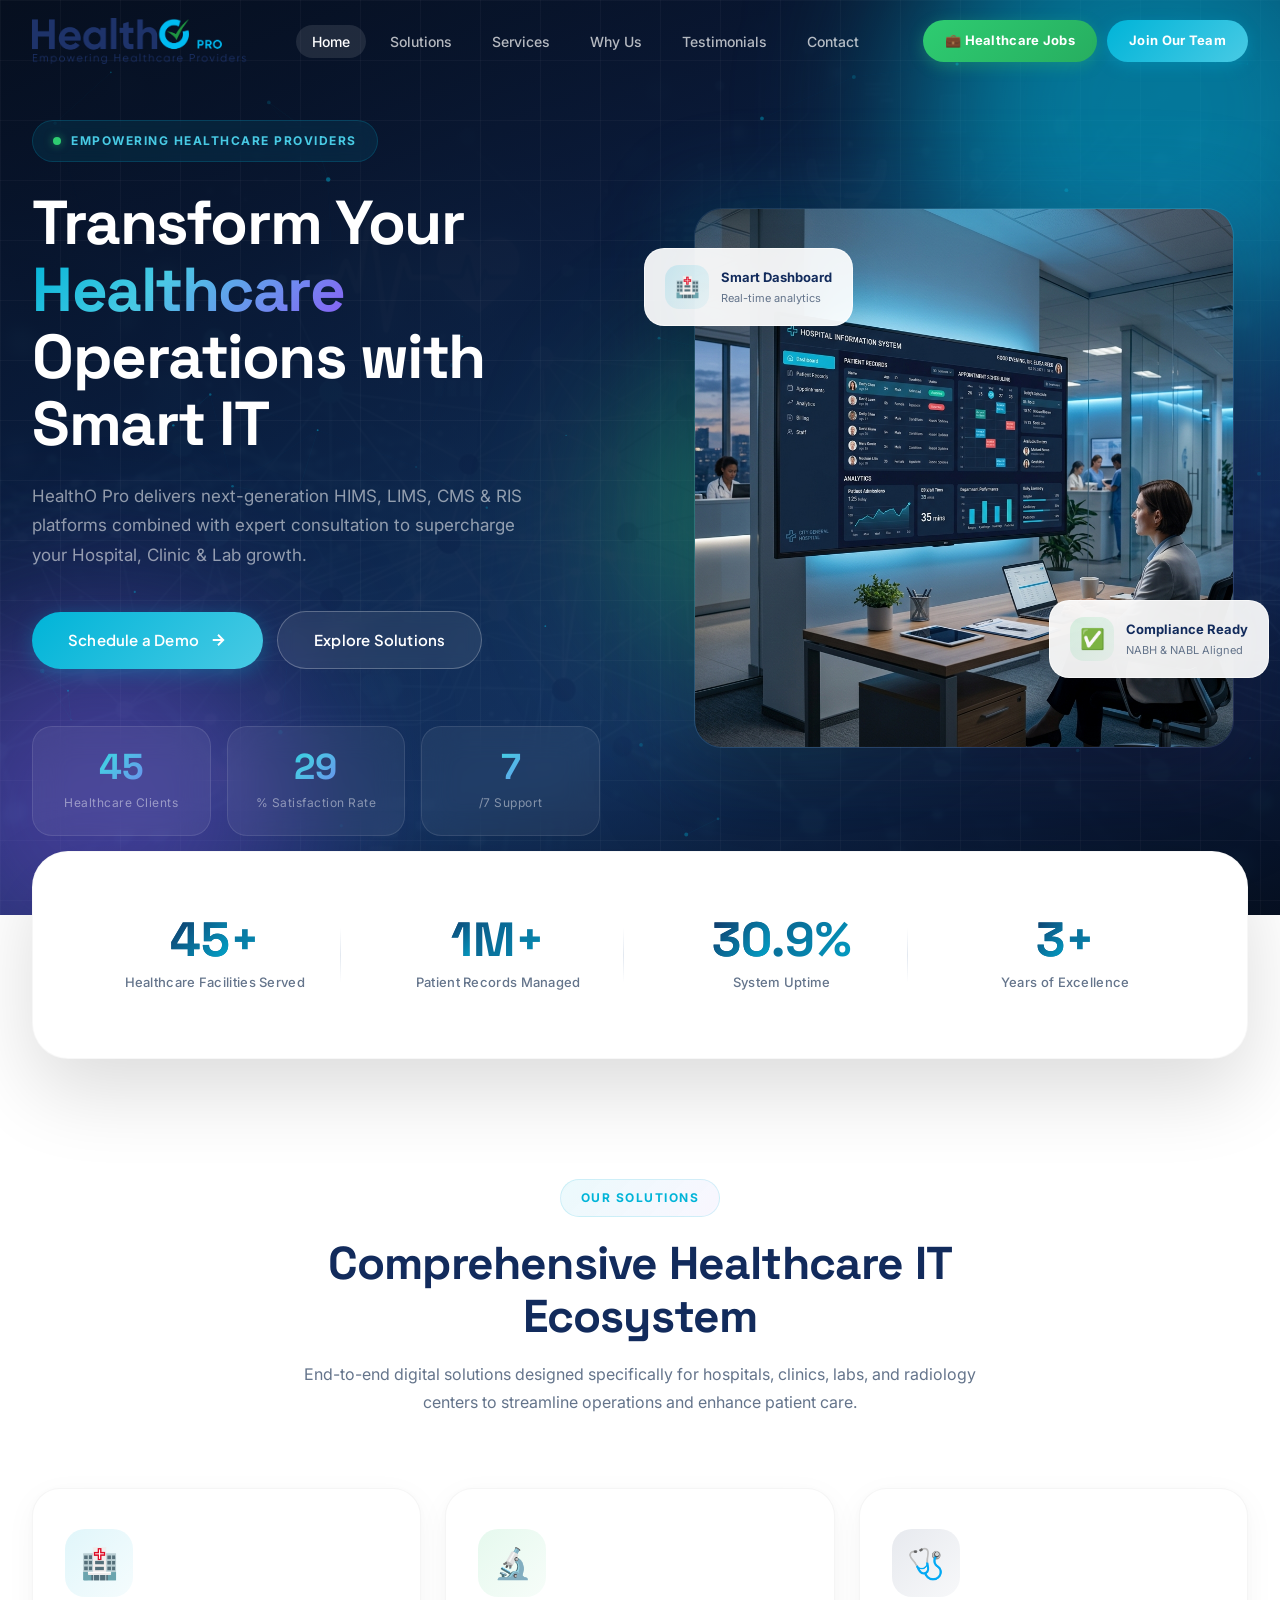
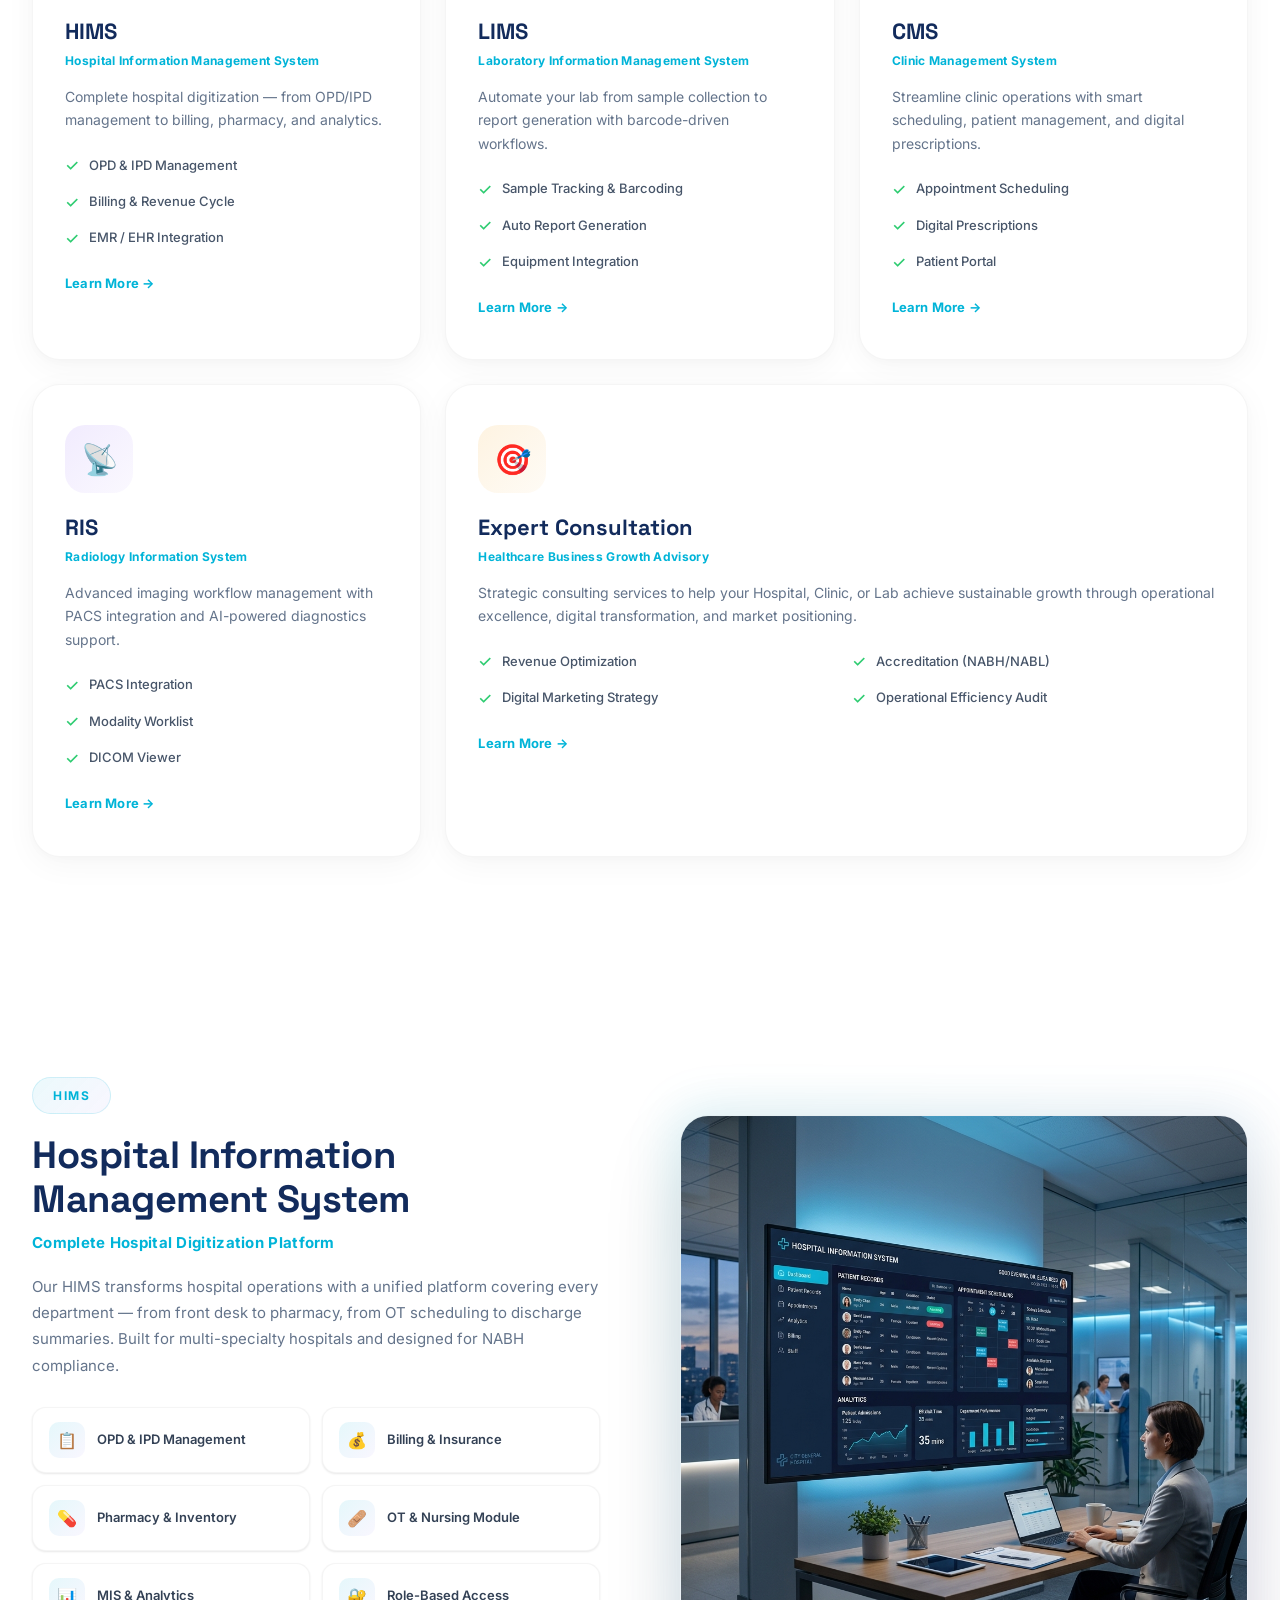
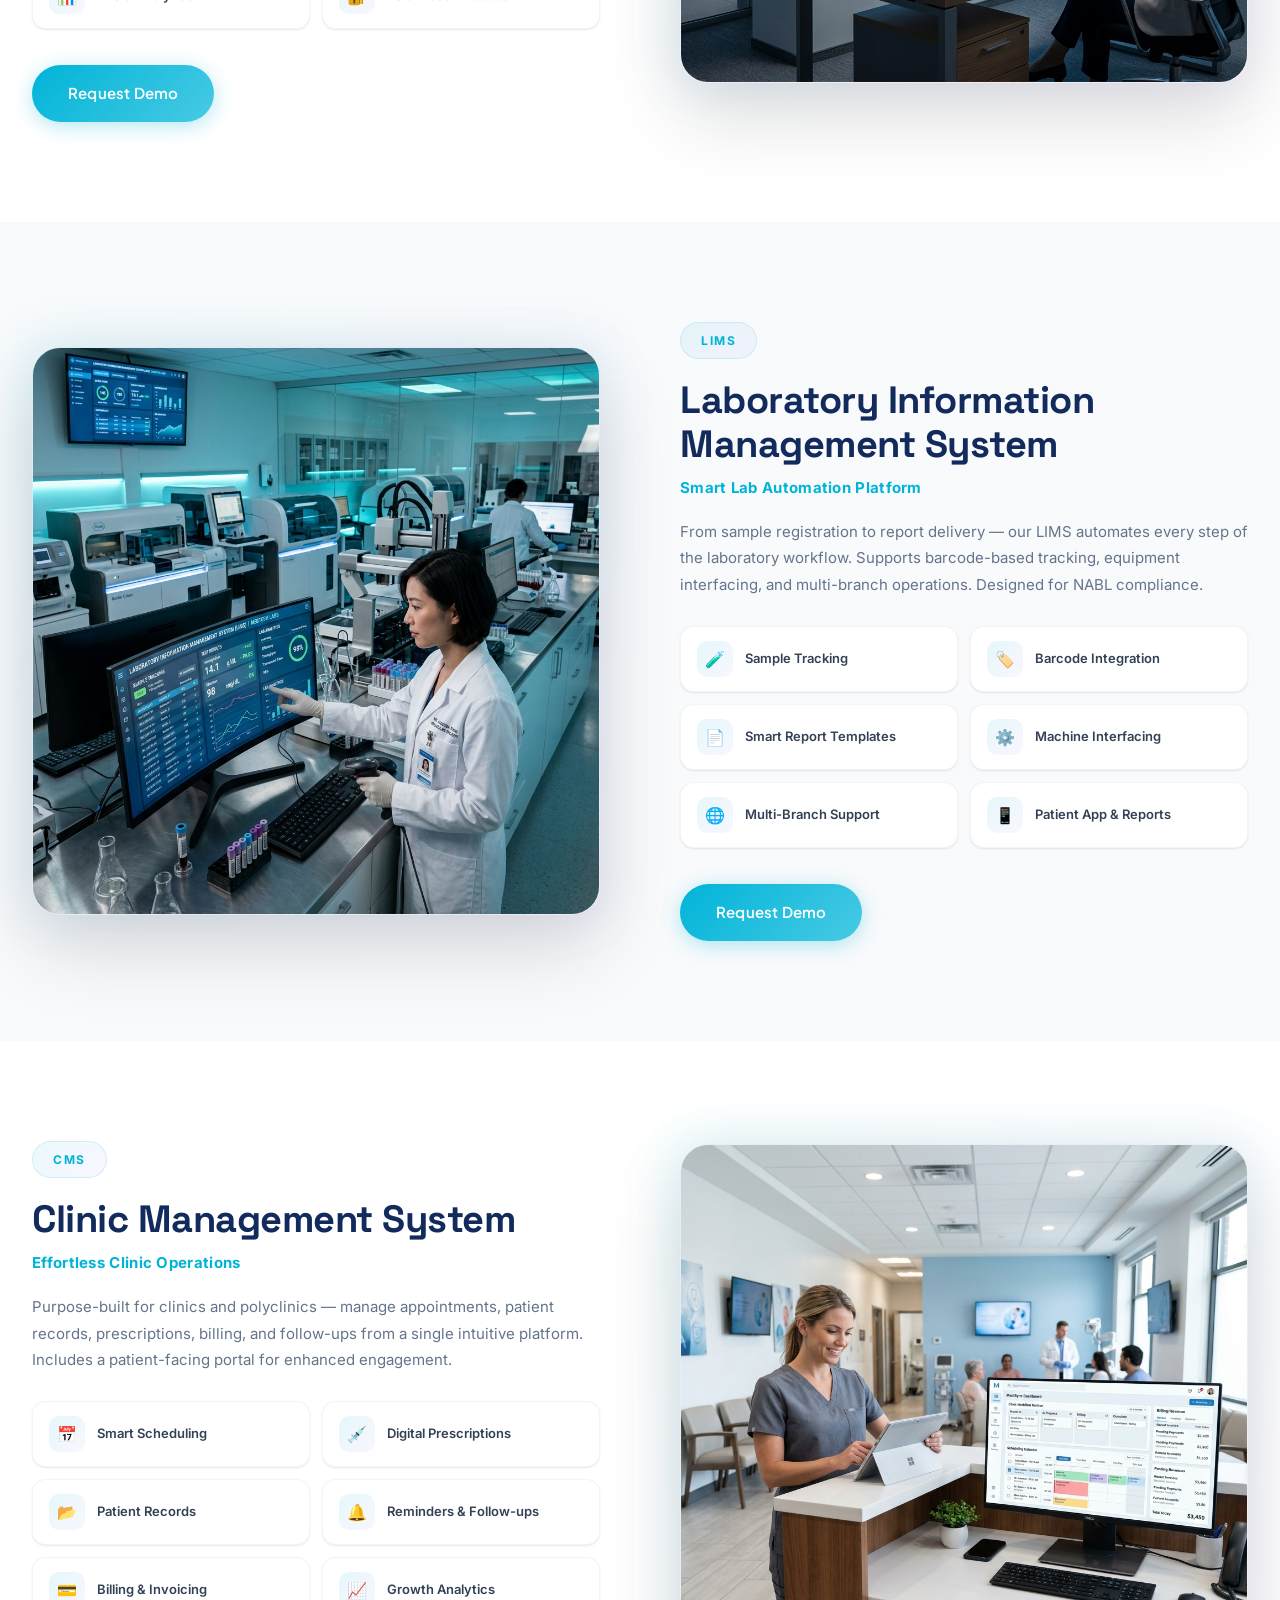
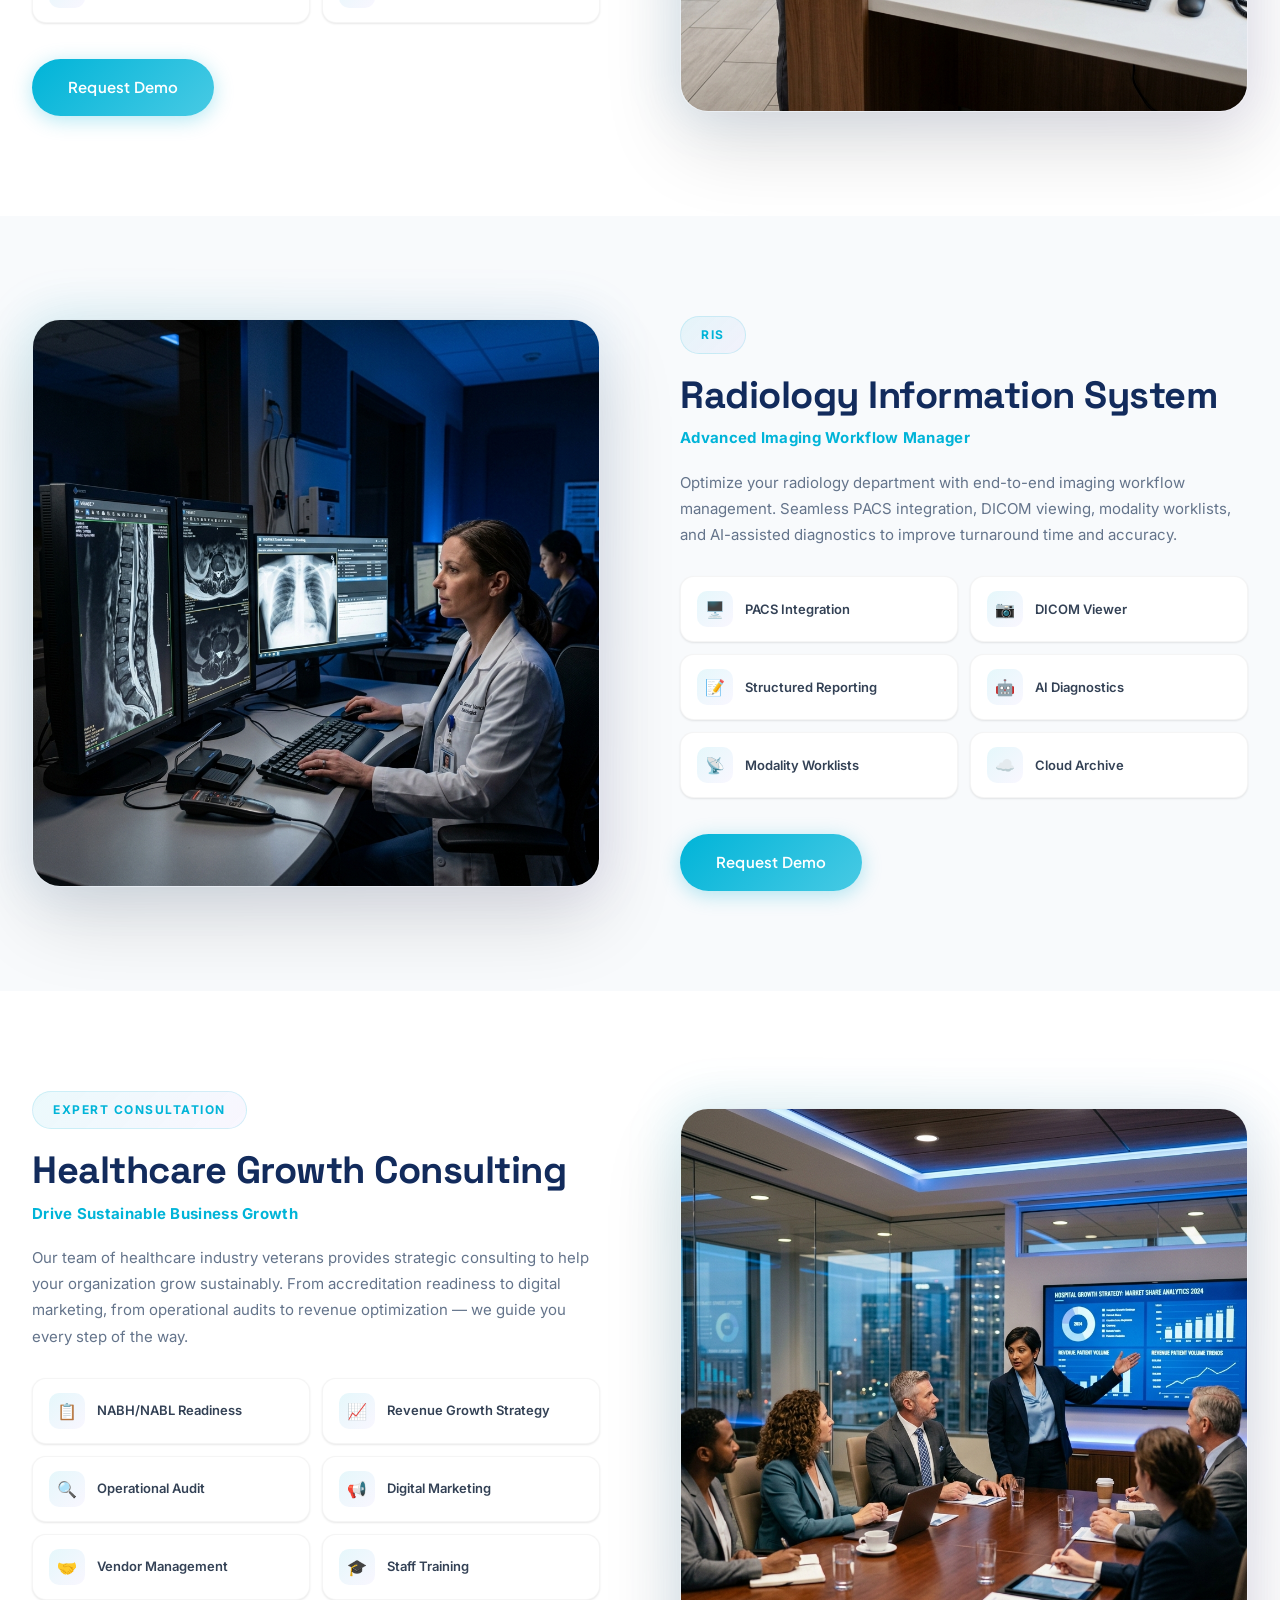
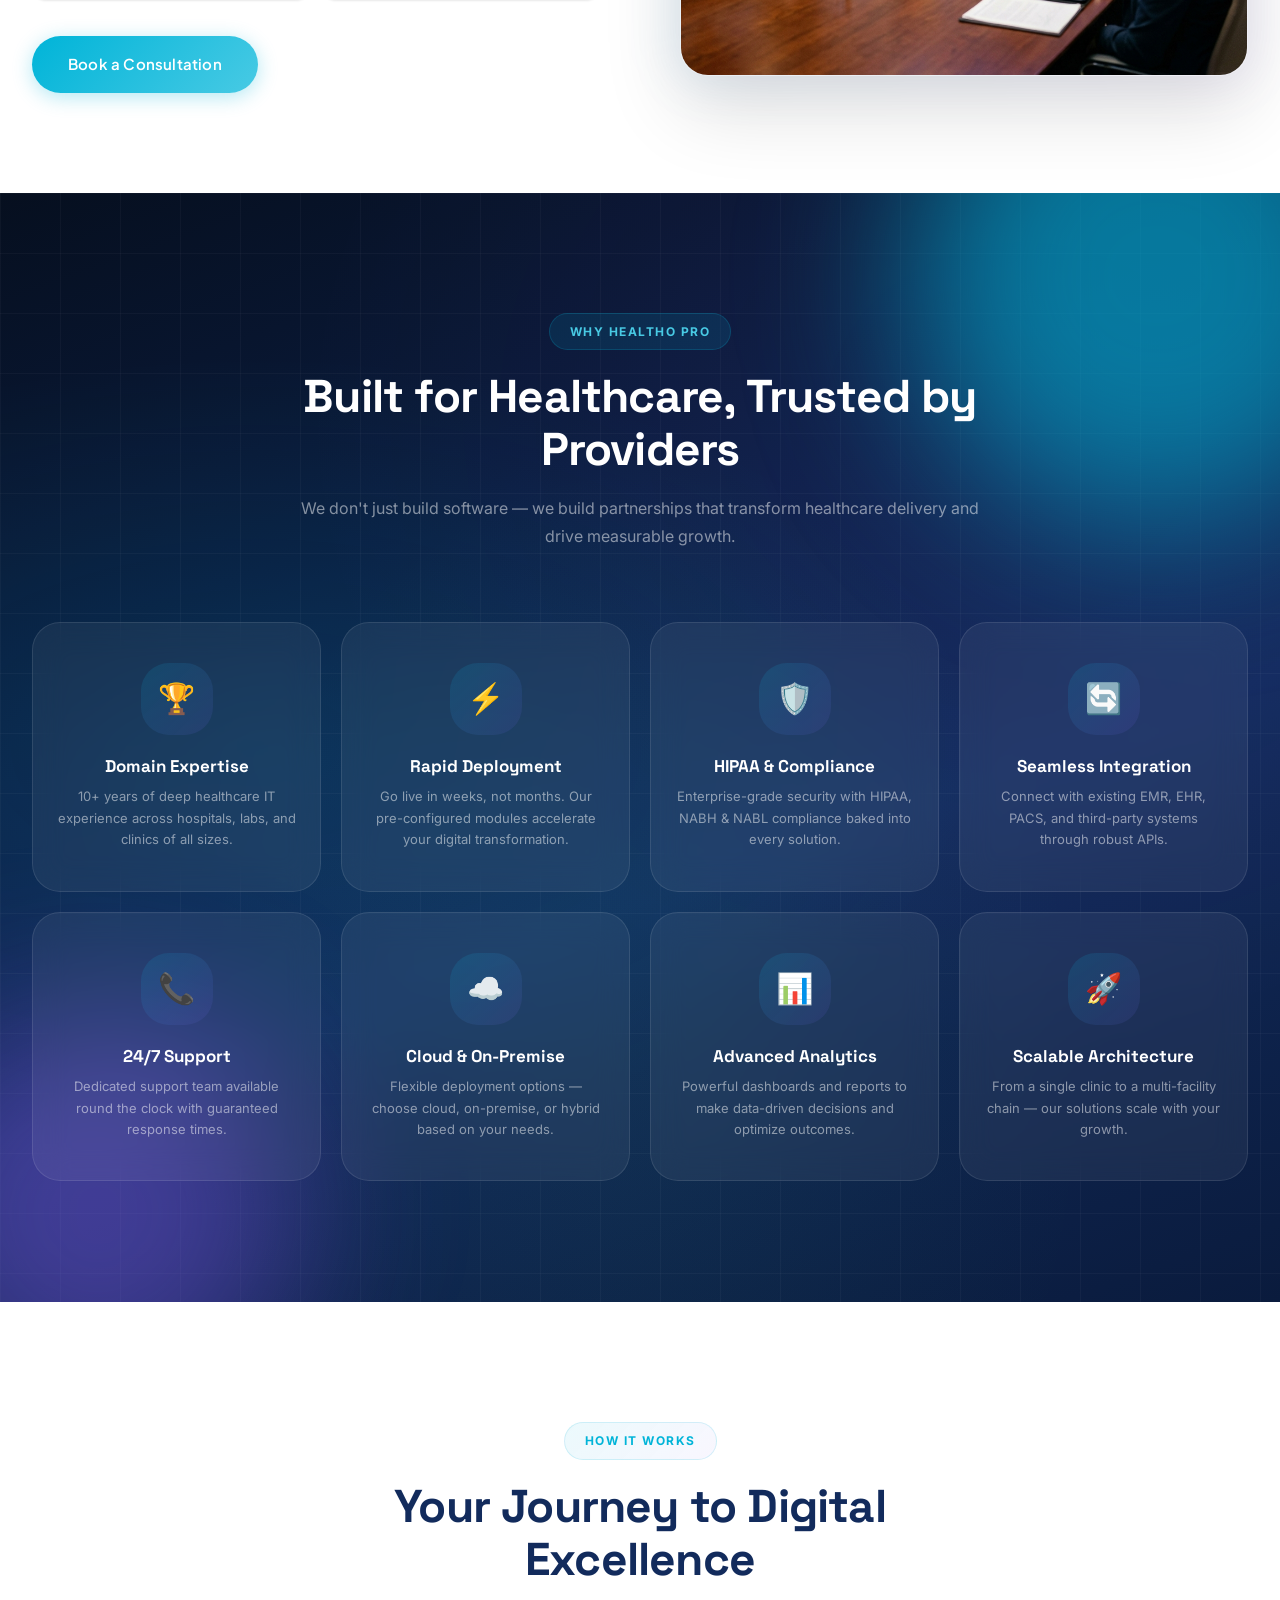
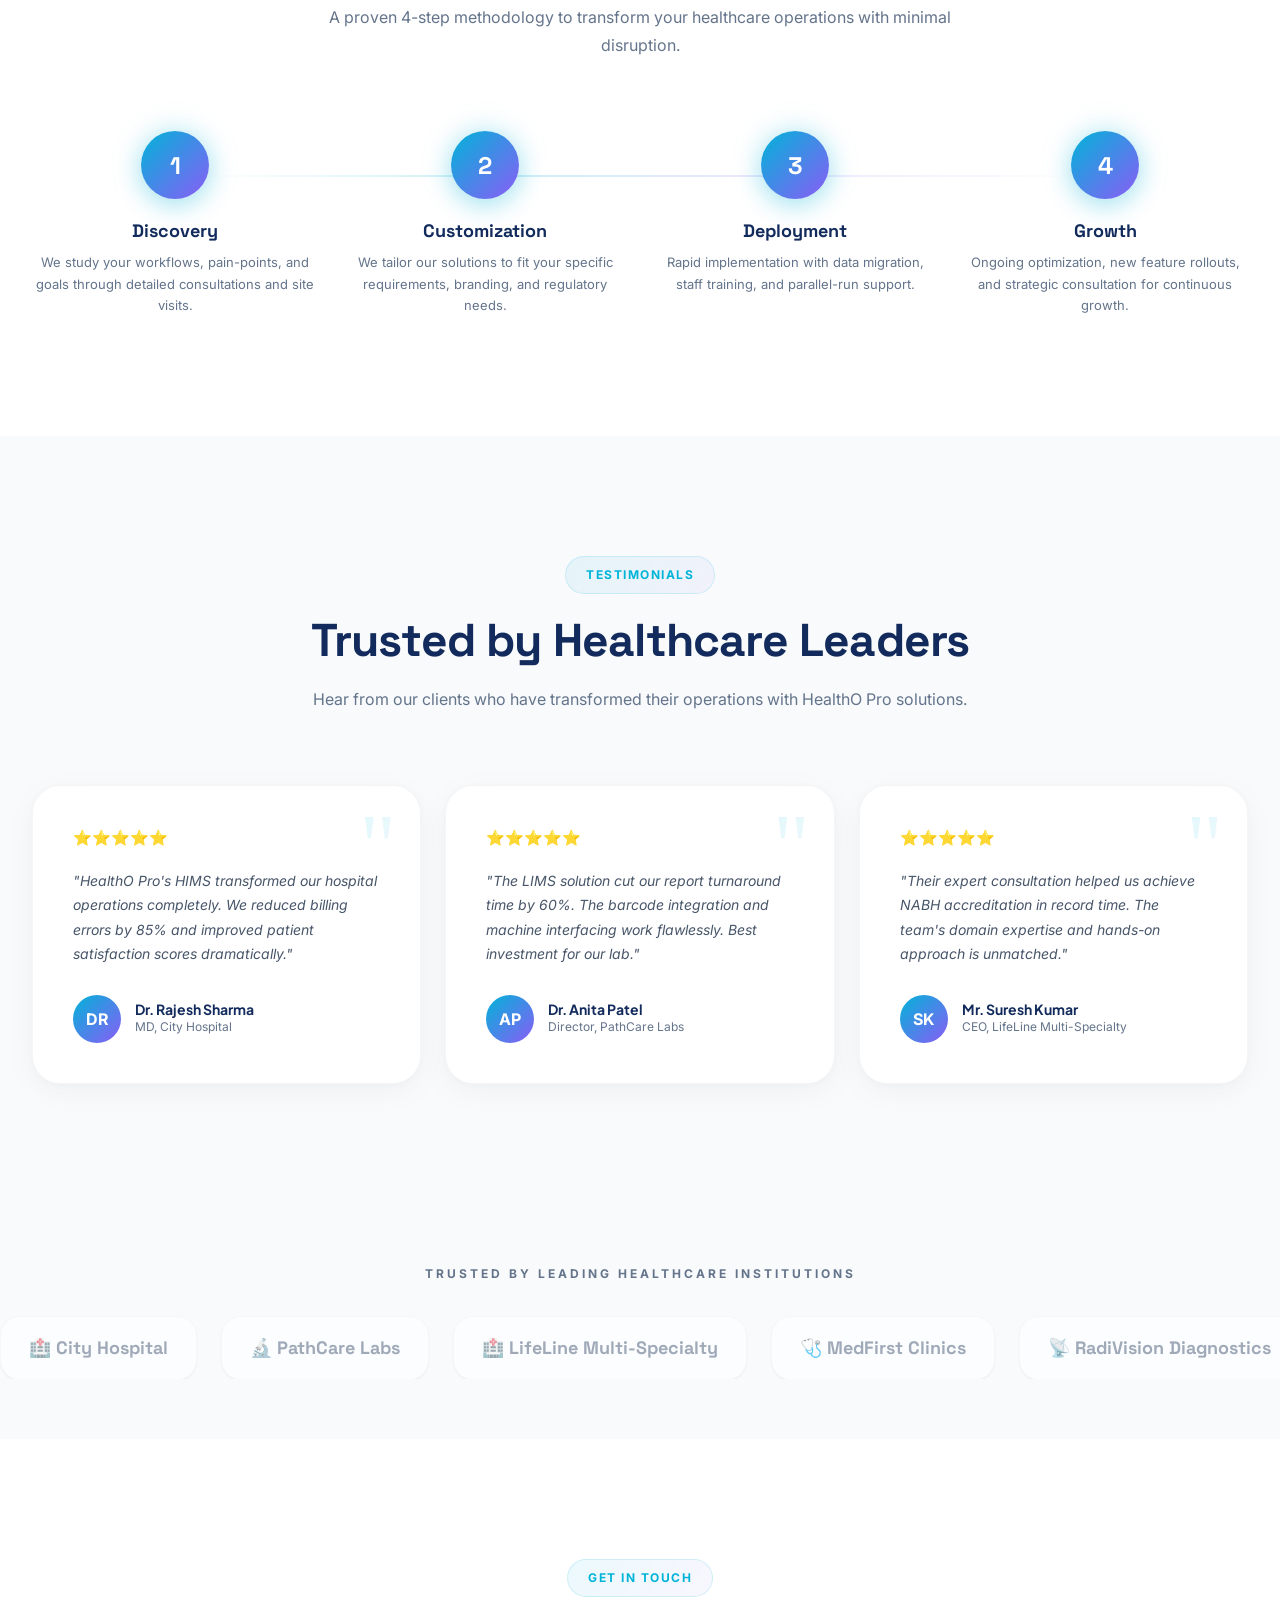
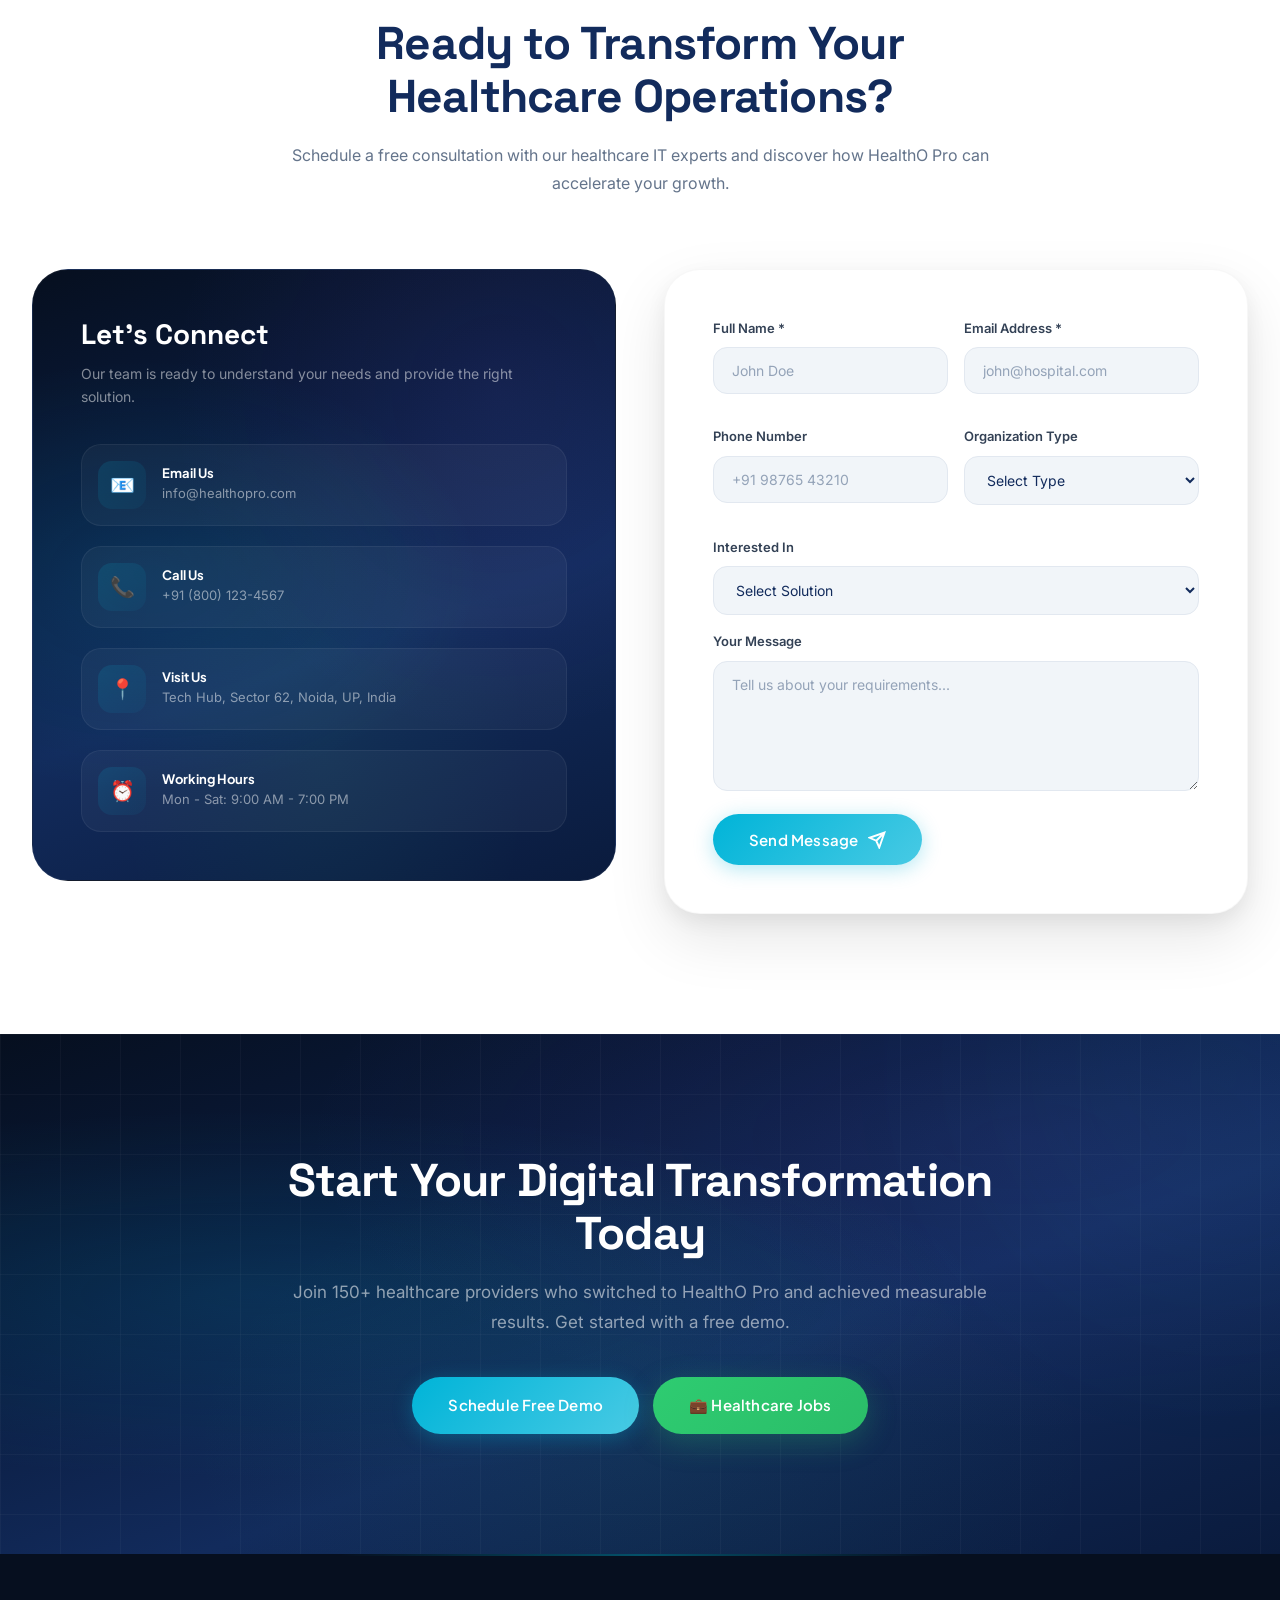
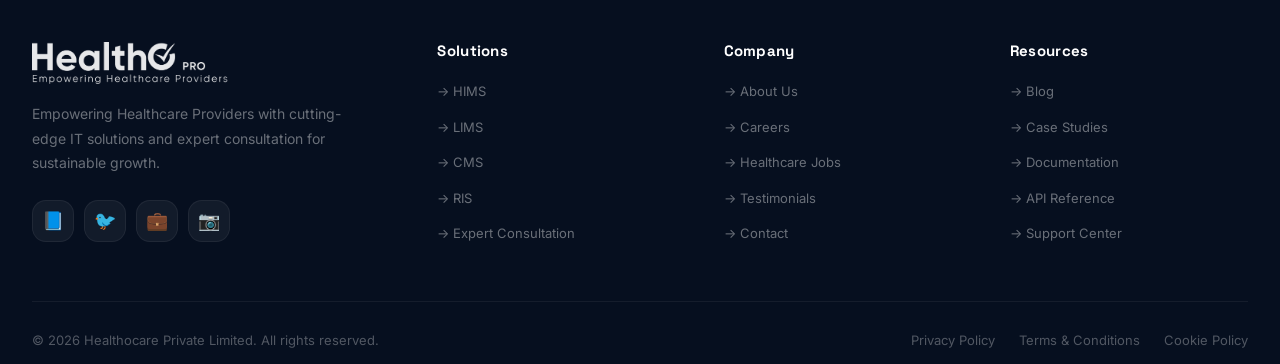
==== index.html @ 7f8a0971 "privacy & terms" ====
<!DOCTYPE html>
<html lang="en">
<head>
    <meta charset="UTF-8">
    <meta name="viewport" content="width=device-width, initial-scale=1.0">
    <title>HealthO Pro — Empowering Healthcare Providers | HIMS, LIMS, CMS, RIS Solutions</title>
    <meta name="description" content="HealthO Pro provides cutting-edge healthcare IT solutions including HIMS, LIMS, CMS, RIS and Expert Consultation to accelerate Hospital, Clinic & Lab growth.">
    <meta name="keywords" content="HIMS, LIMS, CMS, RIS, Healthcare IT, Hospital Management, Lab Management, Clinic Management">
    <meta name="theme-color" content="#122B5C">
    <link rel="stylesheet" href="styles.css">
    <link rel="icon" type="image/png" href="assets/images/logo.png">
</head>
<body>

<!-- Preloader -->
<div class="preloader" id="preloader">
    <div class="preloader-spinner"></div>
</div>

<!-- Navigation -->
<nav class="navbar" id="navbar">
    <div class="container">
        <a href="index.html" class="nav-logo">
            <img src="assets/images/logo.png" alt="HealthO Pro">
        </a>
        <ul class="nav-menu" id="navMenu">
            <li><a href="#home" class="nav-link active">Home</a></li>
            <li><a href="#solutions" class="nav-link">Solutions</a></li>
            <li><a href="#services" class="nav-link">Services</a></li>
            <li><a href="#why-us" class="nav-link">Why Us</a></li>
            <li><a href="#testimonials" class="nav-link">Testimonials</a></li>
            <li><a href="#contact" class="nav-link">Contact</a></li>
            <li class="mobile-actions" style="display:none;">
                <a href="healthcare-jobs.html" class="nav-btn-jobs">💼 Healthcare Jobs</a>
                <a href="careers.html" class="nav-btn-cta">Join Our Team</a>
            </li>
        </ul>
        <div class="nav-actions">
            <a href="healthcare-jobs.html" class="nav-btn-jobs" id="navJobsBtn">💼 Healthcare Jobs</a>
            <a href="careers.html" class="nav-btn-cta">Join Our Team</a>
        </div>
        <button class="nav-toggle" id="navToggle" aria-label="Toggle navigation menu">
            <span></span>
            <span></span>
            <span></span>
        </button>
    </div>
</nav>

<!-- Hero Section -->
<section class="hero" id="home">
    <div class="hero-bg">
        <img src="assets/images/hero-bg.png" alt="Healthcare Technology">
    </div>
    <div class="bg-grid"></div>
    <div class="bg-orb bg-orb-1"></div>
    <div class="bg-orb bg-orb-2"></div>
    <div class="bg-orb bg-orb-3"></div>
    <canvas id="particles-canvas"></canvas>

    <div class="container">
        <div class="hero-content">
            <div class="hero-badge">
                <span class="hero-badge-dot"></span>
                Empowering Healthcare Providers
            </div>
            <h1>Transform Your <span class="highlight">Healthcare</span> Operations with Smart IT</h1>
            <p>HealthO Pro delivers next-generation HIMS, LIMS, CMS & RIS platforms combined with expert consultation to supercharge your Hospital, Clinic & Lab growth.</p>
            <div class="hero-actions">
                <a href="#contact" class="btn btn-primary">
                    Schedule a Demo
                    <svg class="btn-icon" viewBox="0 0 24 24" fill="none" stroke="currentColor" stroke-width="2.5"><path d="M5 12h14M12 5l7 7-7 7"/></svg>
                </a>
                <a href="#solutions" class="btn btn-outline">
                    Explore Solutions
                </a>
            </div>
            <div class="hero-stats">
                <div class="hero-stat">
                    <span class="number" data-count="150">0</span>
                    <span class="label">Healthcare Clients</span>
                </div>
                <div class="hero-stat">
                    <span class="number" data-count="98">0</span>
                    <span class="label">% Satisfaction Rate</span>
                </div>
                <div class="hero-stat">
                    <span class="number" data-count="24">0</span>
                    <span class="label">/7 Support</span>
                </div>
            </div>
        </div>
        <div class="hero-visual">
            <div class="hero-visual-wrapper">
                <img src="assets/images/hims.png" alt="HealthO Pro Dashboard">
                <div class="hero-float-card card-1">
                    <div class="card-icon cyan">🏥</div>
                    <div class="card-info">
                        <div class="card-title">Smart Dashboard</div>
                        <div class="card-desc">Real-time analytics</div>
                    </div>
                </div>
                <div class="hero-float-card card-2">
                    <div class="card-icon green">✅</div>
                    <div class="card-info">
                        <div class="card-title">Compliance Ready</div>
                        <div class="card-desc">NABH & NABL Aligned</div>
                    </div>
                </div>
            </div>
        </div>
    </div>
</section>

<!-- Stats Bar -->
<div class="container">
    <div class="stats-bar reveal">
        <div class="stat-item">
            <div class="stat-number"><span data-count="150">0</span>+</div>
            <div class="stat-label">Healthcare Facilities Served</div>
        </div>
        <div class="stat-item">
            <div class="stat-number"><span data-count="5">0</span>M+</div>
            <div class="stat-label">Patient Records Managed</div>
        </div>
        <div class="stat-item">
            <div class="stat-number"><span data-count="99">0</span>.9%</div>
            <div class="stat-label">System Uptime</div>
        </div>
        <div class="stat-item">
            <div class="stat-number"><span data-count="10">0</span>+</div>
            <div class="stat-label">Years of Excellence</div>
        </div>
    </div>
</div>

<!-- Solutions Overview -->
<section class="section" id="solutions">
    <div class="container">
        <div class="section-header reveal">
            <span class="section-label">Our Solutions</span>
            <h2>Comprehensive Healthcare IT Ecosystem</h2>
            <p>End-to-end digital solutions designed specifically for hospitals, clinics, labs, and radiology centers to streamline operations and enhance patient care.</p>
        </div>
        <div class="services-grid reveal-stagger">
            <div class="service-card" style="transition-delay: 0.1s">
                <div class="service-icon hims">🏥</div>
                <h3>HIMS</h3>
                <span class="service-full-name">Hospital Information Management System</span>
                <p>Complete hospital digitization — from OPD/IPD management to billing, pharmacy, and analytics.</p>
                <div class="service-features">
                    <div class="service-feature"><span class="check">✓</span> OPD & IPD Management</div>
                    <div class="service-feature"><span class="check">✓</span> Billing & Revenue Cycle</div>
                    <div class="service-feature"><span class="check">✓</span> EMR / EHR Integration</div>
                </div>
                <a href="#service-hims" class="learn-more">Learn More →</a>
            </div>

            <div class="service-card" style="transition-delay: 0.15s">
                <div class="service-icon lims">🔬</div>
                <h3>LIMS</h3>
                <span class="service-full-name">Laboratory Information Management System</span>
                <p>Automate your lab from sample collection to report generation with barcode-driven workflows.</p>
                <div class="service-features">
                    <div class="service-feature"><span class="check">✓</span> Sample Tracking & Barcoding</div>
                    <div class="service-feature"><span class="check">✓</span> Auto Report Generation</div>
                    <div class="service-feature"><span class="check">✓</span> Equipment Integration</div>
                </div>
                <a href="#service-lims" class="learn-more">Learn More →</a>
            </div>

            <div class="service-card" style="transition-delay: 0.2s">
                <div class="service-icon cms">🩺</div>
                <h3>CMS</h3>
                <span class="service-full-name">Clinic Management System</span>
                <p>Streamline clinic operations with smart scheduling, patient management, and digital prescriptions.</p>
                <div class="service-features">
                    <div class="service-feature"><span class="check">✓</span> Appointment Scheduling</div>
                    <div class="service-feature"><span class="check">✓</span> Digital Prescriptions</div>
                    <div class="service-feature"><span class="check">✓</span> Patient Portal</div>
                </div>
                <a href="#service-cms" class="learn-more">Learn More →</a>
            </div>

            <div class="service-card" style="transition-delay: 0.25s">
                <div class="service-icon ris">📡</div>
                <h3>RIS</h3>
                <span class="service-full-name">Radiology Information System</span>
                <p>Advanced imaging workflow management with PACS integration and AI-powered diagnostics support.</p>
                <div class="service-features">
                    <div class="service-feature"><span class="check">✓</span> PACS Integration</div>
                    <div class="service-feature"><span class="check">✓</span> Modality Worklist</div>
                    <div class="service-feature"><span class="check">✓</span> DICOM Viewer</div>
                </div>
                <a href="#service-ris" class="learn-more">Learn More →</a>
            </div>

            <div class="service-card" style="transition-delay: 0.3s; grid-column: span 2;">
                <div class="service-icon consult">🎯</div>
                <h3>Expert Consultation</h3>
                <span class="service-full-name">Healthcare Business Growth Advisory</span>
                <p>Strategic consulting services to help your Hospital, Clinic, or Lab achieve sustainable growth through operational excellence, digital transformation, and market positioning.</p>
                <div class="service-features" style="display: grid; grid-template-columns: 1fr 1fr; gap: 10px;">
                    <div class="service-feature"><span class="check">✓</span> Revenue Optimization</div>
                    <div class="service-feature"><span class="check">✓</span> Accreditation (NABH/NABL)</div>
                    <div class="service-feature"><span class="check">✓</span> Digital Marketing Strategy</div>
                    <div class="service-feature"><span class="check">✓</span> Operational Efficiency Audit</div>
                </div>
                <a href="#service-consult" class="learn-more">Learn More →</a>
            </div>
        </div>
    </div>
</section>

<!-- Detailed Services -->
<section id="services">
    <div class="service-detail" id="service-hims">
        <div class="container">
            <div class="service-detail-content reveal-left">
                <span class="section-label">HIMS</span>
                <h3>Hospital Information Management System</h3>
                <p class="subtitle">Complete Hospital Digitization Platform</p>
                <p>Our HIMS transforms hospital operations with a unified platform covering every department — from front desk to pharmacy, from OT scheduling to discharge summaries. Built for multi-specialty hospitals and designed for NABH compliance.</p>
                <div class="detail-features">
                    <div class="detail-feature"><span class="feat-icon">📋</span><span class="feat-text">OPD & IPD Management</span></div>
                    <div class="detail-feature"><span class="feat-icon">💰</span><span class="feat-text">Billing & Insurance</span></div>
                    <div class="detail-feature"><span class="feat-icon">💊</span><span class="feat-text">Pharmacy & Inventory</span></div>
                    <div class="detail-feature"><span class="feat-icon">🩹</span><span class="feat-text">OT & Nursing Module</span></div>
                    <div class="detail-feature"><span class="feat-icon">📊</span><span class="feat-text">MIS & Analytics</span></div>
                    <div class="detail-feature"><span class="feat-icon">🔐</span><span class="feat-text">Role-Based Access</span></div>
                </div>
                <a href="#contact" class="btn btn-primary">Request Demo</a>
            </div>
            <div class="service-detail-image reveal-right">
                <img src="assets/images/hims.png" alt="HIMS Dashboard" loading="lazy">
            </div>
        </div>
    </div>

    <div class="service-detail" id="service-lims">
        <div class="container">
            <div class="service-detail-content reveal-left">
                <span class="section-label">LIMS</span>
                <h3>Laboratory Information Management System</h3>
                <p class="subtitle">Smart Lab Automation Platform</p>
                <p>From sample registration to report delivery — our LIMS automates every step of the laboratory workflow. Supports barcode-based tracking, equipment interfacing, and multi-branch operations. Designed for NABL compliance.</p>
                <div class="detail-features">
                    <div class="detail-feature"><span class="feat-icon">🧪</span><span class="feat-text">Sample Tracking</span></div>
                    <div class="detail-feature"><span class="feat-icon">🏷️</span><span class="feat-text">Barcode Integration</span></div>
                    <div class="detail-feature"><span class="feat-icon">📄</span><span class="feat-text">Smart Report Templates</span></div>
                    <div class="detail-feature"><span class="feat-icon">⚙️</span><span class="feat-text">Machine Interfacing</span></div>
                    <div class="detail-feature"><span class="feat-icon">🌐</span><span class="feat-text">Multi-Branch Support</span></div>
                    <div class="detail-feature"><span class="feat-icon">📱</span><span class="feat-text">Patient App & Reports</span></div>
                </div>
                <a href="#contact" class="btn btn-primary">Request Demo</a>
            </div>
            <div class="service-detail-image reveal-right">
                <img src="assets/images/lims.png" alt="LIMS Dashboard" loading="lazy">
            </div>
        </div>
    </div>

    <div class="service-detail" id="service-cms">
        <div class="container">
            <div class="service-detail-content reveal-left">
                <span class="section-label">CMS</span>
                <h3>Clinic Management System</h3>
                <p class="subtitle">Effortless Clinic Operations</p>
                <p>Purpose-built for clinics and polyclinics — manage appointments, patient records, prescriptions, billing, and follow-ups from a single intuitive platform. Includes a patient-facing portal for enhanced engagement.</p>
                <div class="detail-features">
                    <div class="detail-feature"><span class="feat-icon">📅</span><span class="feat-text">Smart Scheduling</span></div>
                    <div class="detail-feature"><span class="feat-icon">💉</span><span class="feat-text">Digital Prescriptions</span></div>
                    <div class="detail-feature"><span class="feat-icon">📂</span><span class="feat-text">Patient Records</span></div>
                    <div class="detail-feature"><span class="feat-icon">🔔</span><span class="feat-text">Reminders & Follow-ups</span></div>
                    <div class="detail-feature"><span class="feat-icon">💳</span><span class="feat-text">Billing & Invoicing</span></div>
                    <div class="detail-feature"><span class="feat-icon">📈</span><span class="feat-text">Growth Analytics</span></div>
                </div>
                <a href="#contact" class="btn btn-primary">Request Demo</a>
            </div>
            <div class="service-detail-image reveal-right">
                <img src="assets/images/cms.png" alt="CMS Dashboard" loading="lazy">
            </div>
        </div>
    </div>

    <div class="service-detail" id="service-ris">
        <div class="container">
            <div class="service-detail-content reveal-left">
                <span class="section-label">RIS</span>
                <h3>Radiology Information System</h3>
                <p class="subtitle">Advanced Imaging Workflow Manager</p>
                <p>Optimize your radiology department with end-to-end imaging workflow management. Seamless PACS integration, DICOM viewing, modality worklists, and AI-assisted diagnostics to improve turnaround time and accuracy.</p>
                <div class="detail-features">
                    <div class="detail-feature"><span class="feat-icon">🖥️</span><span class="feat-text">PACS Integration</span></div>
                    <div class="detail-feature"><span class="feat-icon">📷</span><span class="feat-text">DICOM Viewer</span></div>
                    <div class="detail-feature"><span class="feat-icon">📝</span><span class="feat-text">Structured Reporting</span></div>
                    <div class="detail-feature"><span class="feat-icon">🤖</span><span class="feat-text">AI Diagnostics</span></div>
                    <div class="detail-feature"><span class="feat-icon">📡</span><span class="feat-text">Modality Worklists</span></div>
                    <div class="detail-feature"><span class="feat-icon">☁️</span><span class="feat-text">Cloud Archive</span></div>
                </div>
                <a href="#contact" class="btn btn-primary">Request Demo</a>
            </div>
            <div class="service-detail-image reveal-right">
                <img src="assets/images/ris.png" alt="RIS Dashboard" loading="lazy">
            </div>
        </div>
    </div>

    <div class="service-detail" id="service-consult">
        <div class="container">
            <div class="service-detail-content reveal-left">
                <span class="section-label">Expert Consultation</span>
                <h3>Healthcare Growth Consulting</h3>
                <p class="subtitle">Drive Sustainable Business Growth</p>
                <p>Our team of healthcare industry veterans provides strategic consulting to help your organization grow sustainably. From accreditation readiness to digital marketing, from operational audits to revenue optimization — we guide you every step of the way.</p>
                <div class="detail-features">
                    <div class="detail-feature"><span class="feat-icon">📋</span><span class="feat-text">NABH/NABL Readiness</span></div>
                    <div class="detail-feature"><span class="feat-icon">📈</span><span class="feat-text">Revenue Growth Strategy</span></div>
                    <div class="detail-feature"><span class="feat-icon">🔍</span><span class="feat-text">Operational Audit</span></div>
                    <div class="detail-feature"><span class="feat-icon">📢</span><span class="feat-text">Digital Marketing</span></div>
                    <div class="detail-feature"><span class="feat-icon">🤝</span><span class="feat-text">Vendor Management</span></div>
                    <div class="detail-feature"><span class="feat-icon">🎓</span><span class="feat-text">Staff Training</span></div>
                </div>
                <a href="#contact" class="btn btn-primary">Book a Consultation</a>
            </div>
            <div class="service-detail-image reveal-right">
                <img src="assets/images/consultation.png" alt="Expert Consultation" loading="lazy">
            </div>
        </div>
    </div>
</section>

<!-- Why Choose Us -->
<section class="section section-dark" id="why-us">
    <div class="bg-grid"></div>
    <div class="bg-orb bg-orb-1"></div>
    <div class="bg-orb bg-orb-2"></div>
    <div class="container">
        <div class="section-header reveal">
            <span class="section-label">Why HealthO Pro</span>
            <h2>Built for Healthcare, Trusted by Providers</h2>
            <p>We don't just build software — we build partnerships that transform healthcare delivery and drive measurable growth.</p>
        </div>
        <div class="why-grid reveal-stagger">
            <div class="why-card"><div class="why-card-icon">🏆</div><h4>Domain Expertise</h4><p>10+ years of deep healthcare IT experience across hospitals, labs, and clinics of all sizes.</p></div>
            <div class="why-card"><div class="why-card-icon">⚡</div><h4>Rapid Deployment</h4><p>Go live in weeks, not months. Our pre-configured modules accelerate your digital transformation.</p></div>
            <div class="why-card"><div class="why-card-icon">🛡️</div><h4>HIPAA & Compliance</h4><p>Enterprise-grade security with HIPAA, NABH & NABL compliance baked into every solution.</p></div>
            <div class="why-card"><div class="why-card-icon">🔄</div><h4>Seamless Integration</h4><p>Connect with existing EMR, EHR, PACS, and third-party systems through robust APIs.</p></div>
            <div class="why-card"><div class="why-card-icon">📞</div><h4>24/7 Support</h4><p>Dedicated support team available round the clock with guaranteed response times.</p></div>
            <div class="why-card"><div class="why-card-icon">☁️</div><h4>Cloud & On-Premise</h4><p>Flexible deployment options — choose cloud, on-premise, or hybrid based on your needs.</p></div>
            <div class="why-card"><div class="why-card-icon">📊</div><h4>Advanced Analytics</h4><p>Powerful dashboards and reports to make data-driven decisions and optimize outcomes.</p></div>
            <div class="why-card"><div class="why-card-icon">🚀</div><h4>Scalable Architecture</h4><p>From a single clinic to a multi-facility chain — our solutions scale with your growth.</p></div>
        </div>
    </div>
</section>

<!-- How It Works -->
<section class="section">
    <div class="container">
        <div class="section-header reveal">
            <span class="section-label">How It Works</span>
            <h2>Your Journey to Digital Excellence</h2>
            <p>A proven 4-step methodology to transform your healthcare operations with minimal disruption.</p>
        </div>
        <div class="process-grid reveal-stagger">
            <div class="process-step"><div class="process-number">1</div><h4>Discovery</h4><p>We study your workflows, pain-points, and goals through detailed consultations and site visits.</p></div>
            <div class="process-step"><div class="process-number">2</div><h4>Customization</h4><p>We tailor our solutions to fit your specific requirements, branding, and regulatory needs.</p></div>
            <div class="process-step"><div class="process-number">3</div><h4>Deployment</h4><p>Rapid implementation with data migration, staff training, and parallel-run support.</p></div>
            <div class="process-step"><div class="process-number">4</div><h4>Growth</h4><p>Ongoing optimization, new feature rollouts, and strategic consultation for continuous growth.</p></div>
        </div>
    </div>
</section>

<!-- Testimonials -->
<section class="section section-light" id="testimonials">
    <div class="container">
        <div class="section-header reveal">
            <span class="section-label">Testimonials</span>
            <h2>Trusted by Healthcare Leaders</h2>
            <p>Hear from our clients who have transformed their operations with HealthO Pro solutions.</p>
        </div>
        <div class="testimonials-grid reveal-stagger">
            <div class="testimonial-card">
                <div class="testimonial-stars">⭐⭐⭐⭐⭐</div>
                <p class="testimonial-text">"HealthO Pro's HIMS transformed our hospital operations completely. We reduced billing errors by 85% and improved patient satisfaction scores dramatically."</p>
                <div class="testimonial-author">
                    <div class="testimonial-avatar">DR</div>
                    <div class="testimonial-info"><h5>Dr. Rajesh Sharma</h5><p>MD, City Hospital</p></div>
                </div>
            </div>
            <div class="testimonial-card">
                <div class="testimonial-stars">⭐⭐⭐⭐⭐</div>
                <p class="testimonial-text">"The LIMS solution cut our report turnaround time by 60%. The barcode integration and machine interfacing work flawlessly. Best investment for our lab."</p>
                <div class="testimonial-author">
                    <div class="testimonial-avatar">AP</div>
                    <div class="testimonial-info"><h5>Dr. Anita Patel</h5><p>Director, PathCare Labs</p></div>
                </div>
            </div>
            <div class="testimonial-card">
                <div class="testimonial-stars">⭐⭐⭐⭐⭐</div>
                <p class="testimonial-text">"Their expert consultation helped us achieve NABH accreditation in record time. The team's domain expertise and hands-on approach is unmatched."</p>
                <div class="testimonial-author">
                    <div class="testimonial-avatar">SK</div>
                    <div class="testimonial-info"><h5>Mr. Suresh Kumar</h5><p>CEO, LifeLine Multi-Specialty</p></div>
                </div>
            </div>
        </div>
    </div>
</section>

<!-- Clients Marquee -->
<section class="clients-section">
    <div class="container">
        <p style="text-align: center; font-size: 12px; color: var(--gray-400); font-weight: 700; text-transform: uppercase; letter-spacing: 3px; margin-bottom: 32px;">Trusted by leading healthcare institutions</p>
    </div>
    <div style="overflow: hidden;">
        <div class="clients-marquee" id="clientsMarquee">
            <span class="client-logo">🏥 City Hospital</span>
            <span class="client-logo">🔬 PathCare Labs</span>
            <span class="client-logo">🏥 LifeLine Multi-Specialty</span>
            <span class="client-logo">🩺 MedFirst Clinics</span>
            <span class="client-logo">📡 RadiVision Diagnostics</span>
            <span class="client-logo">🏥 Apollo Care</span>
            <span class="client-logo">🔬 BioGenesis Labs</span>
            <span class="client-logo">🩺 PrimeCare Clinic</span>
            <span class="client-logo">🏥 City Hospital</span>
            <span class="client-logo">🔬 PathCare Labs</span>
            <span class="client-logo">🏥 LifeLine Multi-Specialty</span>
            <span class="client-logo">🩺 MedFirst Clinics</span>
            <span class="client-logo">📡 RadiVision Diagnostics</span>
            <span class="client-logo">🏥 Apollo Care</span>
            <span class="client-logo">🔬 BioGenesis Labs</span>
            <span class="client-logo">🩺 PrimeCare Clinic</span>
        </div>
    </div>
</section>

<!-- Contact Section -->
<section class="section" id="contact">
    <div class="container">
        <div class="section-header reveal">
            <span class="section-label">Get in Touch</span>
            <h2>Ready to Transform Your Healthcare Operations?</h2>
            <p>Schedule a free consultation with our healthcare IT experts and discover how HealthO Pro can accelerate your growth.</p>
        </div>
        <div class="contact-form-wrapper">
            <div class="contact-info-card reveal-left">
                <h3>Let's Connect</h3>
                <p>Our team is ready to understand your needs and provide the right solution.</p>
                <div class="contact-details">
                    <div class="contact-detail">
                        <div class="contact-detail-icon">📧</div>
                        <div class="contact-detail-text"><h5>Email Us</h5><p>info@healthopro.com</p></div>
                    </div>
                    <div class="contact-detail">
                        <div class="contact-detail-icon">📞</div>
                        <div class="contact-detail-text"><h5>Call Us</h5><p>+91 (800) 123-4567</p></div>
                    </div>
                    <div class="contact-detail">
                        <div class="contact-detail-icon">📍</div>
                        <div class="contact-detail-text"><h5>Visit Us</h5><p>Tech Hub, Sector 62, Noida, UP, India</p></div>
                    </div>
                    <div class="contact-detail">
                        <div class="contact-detail-icon">⏰</div>
                        <div class="contact-detail-text"><h5>Working Hours</h5><p>Mon - Sat: 9:00 AM - 7:00 PM</p></div>
                    </div>
                </div>
            </div>
            <form class="contact-form reveal-right" id="contactForm">
                <div class="form-row">
                    <div class="form-group"><label for="fullName">Full Name *</label><input type="text" id="fullName" placeholder="John Doe" required></div>
                    <div class="form-group"><label for="email">Email Address *</label><input type="email" id="email" placeholder="john@hospital.com" required></div>
                </div>
                <div class="form-row">
                    <div class="form-group"><label for="phone">Phone Number</label><input type="tel" id="phone" placeholder="+91 98765 43210"></div>
                    <div class="form-group">
                        <label for="orgType">Organization Type</label>
                        <select id="orgType">
                            <option value="">Select Type</option>
                            <option value="hospital">Hospital</option>
                            <option value="clinic">Clinic / Polyclinic</option>
                            <option value="lab">Laboratory</option>
                            <option value="radiology">Radiology Center</option>
                            <option value="other">Other</option>
                        </select>
                    </div>
                </div>
                <div class="form-group">
                    <label for="interest">Interested In</label>
                    <select id="interest">
                        <option value="">Select Solution</option>
                        <option value="hims">HIMS — Hospital Information Management</option>
                        <option value="lims">LIMS — Laboratory Information Management</option>
                        <option value="cms">CMS — Clinic Management System</option>
                        <option value="ris">RIS — Radiology Information System</option>
                        <option value="consultation">Expert Consultation</option>
                        <option value="multiple">Multiple Solutions</option>
                    </select>
                </div>
                <div class="form-group"><label for="message">Your Message</label><textarea id="message" placeholder="Tell us about your requirements..."></textarea></div>
                <button type="submit" class="btn btn-primary" style="width: 100;">
                    Send Message
                    <svg class="btn-icon" viewBox="0 0 24 24" fill="none" stroke="currentColor" stroke-width="2.5"><path d="M22 2L11 13M22 2l-7 20-4-9-9-4 20-7z"/></svg>
                </button>
            </form>
        </div>
    </div>
</section>

<!-- CTA Section -->
<section class="cta-section">
    <div class="bg-grid"></div>
    <div class="cta-content reveal">
        <h2>Start Your Digital Transformation Today</h2>
        <p>Join 150+ healthcare providers who switched to HealthO Pro and achieved measurable results. Get started with a free demo.</p>
        <div class="cta-actions">
            <a href="#contact" class="btn btn-primary">Schedule Free Demo</a>
            <a href="healthcare-jobs.html" class="btn btn-green">💼 Healthcare Jobs</a>
        </div>
    </div>
</section>

<!-- Footer -->
<footer class="footer">
    <div class="container">
        <div class="footer-grid">
            <div class="footer-brand">
                <img src="assets/images/logo.png" alt="HealthO Pro">
                <p>Empowering Healthcare Providers with cutting-edge IT solutions and expert consultation for sustainable growth.</p>
                <div class="footer-social">
                    <a href="#" class="social-link" aria-label="Facebook">📘</a>
                    <a href="#" class="social-link" aria-label="Twitter">🐦</a>
                    <a href="#" class="social-link" aria-label="LinkedIn">💼</a>
                    <a href="#" class="social-link" aria-label="Instagram">📷</a>
                </div>
            </div>
            <div class="footer-links">
                <h4>Solutions</h4>
                <ul>
                    <li><a href="#service-hims">→ HIMS</a></li>
                    <li><a href="#service-lims">→ LIMS</a></li>
                    <li><a href="#service-cms">→ CMS</a></li>
                    <li><a href="#service-ris">→ RIS</a></li>
                    <li><a href="#service-consult">→ Expert Consultation</a></li>
                </ul>
            </div>
            <div class="footer-links">
                <h4>Company</h4>
                <ul>
                    <li><a href="#why-us">→ About Us</a></li>
                    <li><a href="careers.html">→ Careers</a></li>
                    <li><a href="healthcare-jobs.html">→ Healthcare Jobs</a></li>
                    <li><a href="#testimonials">→ Testimonials</a></li>
                    <li><a href="#contact">→ Contact</a></li>
                </ul>
            </div>
            <div class="footer-links">
                <h4>Resources</h4>
                <ul>
                    <li><a href="#">→ Blog</a></li>
                    <li><a href="#">→ Case Studies</a></li>
                    <li><a href="#">→ Documentation</a></li>
                    <li><a href="#">→ API Reference</a></li>
                    <li><a href="#">→ Support Center</a></li>
                </ul>
            </div>
        </div>
        <div class="footer-bottom">
            <p>© 2026 Healthocare Private Limited. All rights reserved.</p>
            <div class="footer-bottom-links">
                <a href="privacy-policy.html">Privacy Policy</a>
                <a href="terms-conditions.html">Terms & Conditions</a>
                <a href="#">Cookie Policy</a>
            </div>
        </div>
    </div>
</footer>

<button class="back-to-top" id="backToTop" aria-label="Back to top">↑</button>

<script src="script.js"></script>
</body>
</html>
---- styles.css ----
/* ============================================
   HealthO Pro — Futuristic Design System 2030
   Color Palette from Logo:
   - Dark Navy:  #122B5C
   - Cyan Blue:  #00B4D8
   - Green:      #2ECC71
   ============================================ */

@import url('https://fonts.googleapis.com/css2?family=Inter:wght@300;400;500;600;700;800;900&family=Plus+Jakarta+Sans:wght@400;500;600;700;800&family=Space+Grotesk:wght@400;500;600;700&display=swap');

/* ===== CSS VARIABLES ===== */
:root {
    --navy: #122B5C;
    --navy-dark: #0A1B3D;
    --navy-deeper: #060F1F;
    --navy-light: #1A3A72;
    --cyan: #00B4D8;
    --cyan-dark: #0096B7;
    --cyan-light: #48CAE4;
    --cyan-glow: rgba(0, 180, 216, 0.6);
    --green: #2ECC71;
    --green-dark: #27AE60;
    --green-light: #58D68D;
    --green-glow: rgba(46, 204, 113, 0.5);
    --purple: #8B5CF6;
    --purple-glow: rgba(139, 92, 246, 0.4);
    --amber: #F59E0B;

    --white: #FFFFFF;
    --off-white: #F8FAFC;
    --gray-50: #F1F5F9;
    --gray-100: #E2E8F0;
    --gray-200: #CBD5E1;
    --gray-300: #94A3B8;
    --gray-400: #64748B;
    --gray-500: #475569;
    --gray-600: #334155;
    --gray-700: #1E293B;
    --gray-800: #0F172A;

    /* Glass */
    --glass-white: rgba(255, 255, 255, 0.06);
    --glass-white-border: rgba(255, 255, 255, 0.1);
    --glass-card: rgba(255, 255, 255, 0.03);
    --glass-light: rgba(255, 255, 255, 0.85);
    --glass-light-border: rgba(255, 255, 255, 0.5);

    /* Gradients */
    --gradient-hero: linear-gradient(160deg, #060F1F 0%, #0A1B3D 30%, #122B5C 60%, #0A1B3D 100%);
    --gradient-mesh: radial-gradient(ellipse at 20% 50%, rgba(0,180,216,0.12) 0%, transparent 50%),
                     radial-gradient(ellipse at 80% 20%, rgba(139,92,246,0.08) 0%, transparent 50%),
                     radial-gradient(ellipse at 50% 80%, rgba(46,204,113,0.06) 0%, transparent 50%);
    --gradient-cyan: linear-gradient(135deg, #00B4D8 0%, #48CAE4 50%, #00B4D8 100%);
    --gradient-cyan-glow: linear-gradient(135deg, #00B4D8 0%, #8B5CF6 100%);
    --gradient-navy: linear-gradient(135deg, #122B5C 0%, #1A3A72 100%);
    --gradient-card-hover: linear-gradient(135deg, rgba(0,180,216,0.05) 0%, rgba(139,92,246,0.03) 100%);
    --gradient-text: linear-gradient(135deg, #00B4D8 0%, #48CAE4 40%, #8B5CF6 100%);

    /* Shadows */
    --shadow-sm: 0 1px 3px rgba(0,0,0,0.04), 0 1px 2px rgba(0,0,0,0.06);
    --shadow-md: 0 4px 20px rgba(0,0,0,0.06), 0 2px 8px rgba(0,0,0,0.04);
    --shadow-lg: 0 12px 40px rgba(0,0,0,0.08), 0 4px 12px rgba(0,0,0,0.05);
    --shadow-xl: 0 24px 60px rgba(0,0,0,0.1), 0 8px 20px rgba(0,0,0,0.06);
    --shadow-2xl: 0 32px 80px rgba(0,0,0,0.14);
    --shadow-cyan: 0 0 30px rgba(0,180,216,0.2), 0 0 60px rgba(0,180,216,0.1);
    --shadow-neon: 0 0 20px rgba(0,180,216,0.4), 0 0 40px rgba(0,180,216,0.2), 0 0 80px rgba(0,180,216,0.1);
    --shadow-green: 0 8px 30px rgba(46,204,113,0.25);
    --shadow-card: 0 8px 32px rgba(0,0,0,0.04), 0 2px 8px rgba(0,0,0,0.02);
    --shadow-card-hover: 0 20px 60px rgba(0,180,216,0.12), 0 8px 24px rgba(0,0,0,0.06);

    /* Typography */
    --font-primary: 'Plus Jakarta Sans', 'Inter', -apple-system, BlinkMacSystemFont, sans-serif;
    --font-display: 'Space Grotesk', 'Plus Jakarta Sans', sans-serif;
    --font-body: 'Inter', -apple-system, BlinkMacSystemFont, sans-serif;

    /* Spacing */
    --section-padding: 120px 0;
    --container-max: 1320px;
    --container-padding: 0 32px;

    /* Radius */
    --radius-sm: 10px;
    --radius-md: 14px;
    --radius-lg: 20px;
    --radius-xl: 28px;
    --radius-2xl: 36px;
    --radius-full: 9999px;

    /* Transitions */
    --ease-out-expo: cubic-bezier(0.16, 1, 0.3, 1);
    --ease-spring: cubic-bezier(0.34, 1.56, 0.64, 1);
    --transition-fast: 0.2s var(--ease-out-expo);
    --transition-base: 0.4s var(--ease-out-expo);
    --transition-slow: 0.6s var(--ease-out-expo);
    --transition-spring: 0.5s var(--ease-spring);
}

/* ===== RESET & BASE ===== */
*, *::before, *::after {
    margin: 0;
    padding: 0;
    box-sizing: border-box;
}

html {
    scroll-behavior: smooth;
    -webkit-font-smoothing: antialiased;
    -moz-osx-font-smoothing: grayscale;
    font-size: 16px;
}

body {
    font-family: var(--font-body);
    font-size: 1rem;
    line-height: 1.65;
    color: var(--gray-500);
    background-color: var(--white);
    overflow-x: hidden;
}

a {
    text-decoration: none;
    color: inherit;
    transition: var(--transition-base);
}

img {
    max-width: 100%;
    height: auto;
    display: block;
}

ul, ol { list-style: none; }

button {
    cursor: pointer;
    border: none;
    outline: none;
    font-family: var(--font-primary);
    background: none;
}

h1, h2, h3, h4, h5, h6 {
    font-family: var(--font-primary);
    color: var(--navy);
    line-height: 1.15;
    font-weight: 700;
}

.container {
    max-width: var(--container-max);
    margin: 0 auto;
    padding: var(--container-padding);
}

/* ===== ANIMATED BACKGROUND ELEMENTS ===== */
.bg-grid {
    position: absolute;
    inset: 0;
    background-image:
        linear-gradient(rgba(255,255,255,0.03) 1px, transparent 1px),
        linear-gradient(90deg, rgba(255,255,255,0.03) 1px, transparent 1px);
    background-size: 60px 60px;
    pointer-events: none;
    z-index: 0;
}

.bg-orb {
    position: absolute;
    border-radius: 50%;
    filter: blur(80px);
    pointer-events: none;
    z-index: 0;
    will-change: transform;
}

.bg-orb-1 {
    width: 500px;
    height: 500px;
    background: var(--cyan-glow);
    top: -15%;
    right: -10%;
    animation: orb-float-1 12s ease-in-out infinite;
}

.bg-orb-2 {
    width: 400px;
    height: 400px;
    background: var(--purple-glow);
    bottom: -10%;
    left: -8%;
    animation: orb-float-2 15s ease-in-out infinite;
}

.bg-orb-3 {
    width: 300px;
    height: 300px;
    background: var(--green-glow);
    top: 40%;
    left: 50%;
    animation: orb-float-3 18s ease-in-out infinite;
}

@keyframes orb-float-1 {
    0%, 100% { transform: translate(0, 0) scale(1); }
    33% { transform: translate(-40px, 30px) scale(1.1); }
    66% { transform: translate(20px, -20px) scale(0.9); }
}

@keyframes orb-float-2 {
    0%, 100% { transform: translate(0, 0) scale(1); }
    33% { transform: translate(30px, -40px) scale(1.05); }
    66% { transform: translate(-20px, 20px) scale(0.95); }
}

@keyframes orb-float-3 {
    0%, 100% { transform: translate(0, 0) scale(0.8); opacity: 0.3; }
    50% { transform: translate(-60px, 40px) scale(1); opacity: 0.5; }
}

/* Floating particles canvas */
#particles-canvas {
    position: absolute;
    inset: 0;
    pointer-events: none;
    z-index: 1;
}

/* ===== BUTTONS ===== */
.btn {
    display: inline-flex;
    align-items: center;
    justify-content: center;
    gap: 10px;
    padding: 16px 36px;
    font-size: 15px;
    font-weight: 600;
    font-family: var(--font-primary);
    border-radius: var(--radius-full);
    transition: all 0.4s var(--ease-out-expo);
    letter-spacing: 0.2px;
    position: relative;
    overflow: hidden;
    isolation: isolate;
}

.btn::after {
    content: '';
    position: absolute;
    inset: 0;
    background: linear-gradient(135deg, rgba(255,255,255,0.25) 0%, transparent 50%);
    opacity: 0;
    transition: opacity 0.4s ease;
    z-index: -1;
}

.btn:hover::after {
    opacity: 1;
}

.btn-primary {
    background: var(--gradient-cyan);
    background-size: 200% 200%;
    color: var(--white);
    box-shadow: 0 4px 20px rgba(0,180,216,0.3);
    animation: gradient-shift 4s ease infinite;
}

.btn-primary:hover {
    transform: translateY(-3px) scale(1.02);
    box-shadow: var(--shadow-neon);
}

.btn-primary:active {
    transform: translateY(-1px) scale(0.99);
}

@keyframes gradient-shift {
    0%, 100% { background-position: 0% 50%; }
    50% { background-position: 100% 50%; }
}

.btn-secondary {
    background: var(--white);
    color: var(--navy);
    border: 2px solid var(--gray-100);
    box-shadow: var(--shadow-sm);
}

.btn-secondary:hover {
    border-color: var(--cyan);
    color: var(--cyan);
    transform: translateY(-3px);
    box-shadow: var(--shadow-md);
}

.btn-navy {
    background: var(--gradient-navy);
    color: var(--white);
    box-shadow: 0 8px 30px rgba(18,43,92,0.25);
}

.btn-navy:hover {
    transform: translateY(-3px);
    box-shadow: 0 12px 40px rgba(18,43,92,0.35);
}

.btn-outline {
    background: rgba(255,255,255,0.08);
    color: var(--white);
    border: 1.5px solid rgba(255,255,255,0.25);
    backdrop-filter: blur(8px);
}

.btn-outline:hover {
    background: var(--white);
    color: var(--navy);
    border-color: var(--white);
    transform: translateY(-3px);
    box-shadow: 0 12px 40px rgba(255,255,255,0.15);
}

.btn-green {
    background: linear-gradient(135deg, #2ECC71 0%, #27AE60 100%);
    background-size: 200% 200%;
    color: var(--white);
    box-shadow: var(--shadow-green);
    animation: gradient-shift 4s ease infinite;
}

.btn-green:hover {
    transform: translateY(-3px) scale(1.02);
    box-shadow: 0 0 30px rgba(46,204,113,0.4), 0 0 60px rgba(46,204,113,0.2);
}

.btn-glass {
    background: rgba(255,255,255,0.08);
    backdrop-filter: blur(16px);
    -webkit-backdrop-filter: blur(16px);
    border: 1px solid rgba(255,255,255,0.12);
    color: var(--white);
}

.btn-glass:hover {
    background: rgba(255,255,255,0.15);
    border-color: rgba(255,255,255,0.25);
    transform: translateY(-3px);
}

.btn-icon {
    width: 18px;
    height: 18px;
    transition: transform 0.3s ease;
}

.btn:hover .btn-icon {
    transform: translateX(3px);
}

/* Ripple effect */
.btn-ripple {
    position: absolute;
    border-radius: 50%;
    background: rgba(255,255,255,0.3);
    transform: scale(0);
    animation: ripple 0.6s linear;
    pointer-events: none;
}

@keyframes ripple {
    to { transform: scale(4); opacity: 0; }
}

/* ===== NAVIGATION ===== */
.navbar {
    position: fixed;
    top: 0;
    left: 0;
    right: 0;
    z-index: 1000;
    padding: 18px 0;
    transition: all 0.5s var(--ease-out-expo);
    background: transparent;
}

.navbar.scrolled {
    background: rgba(255,255,255,0.82);
    backdrop-filter: blur(24px) saturate(180%);
    -webkit-backdrop-filter: blur(24px) saturate(180%);
    box-shadow: 0 1px 0 rgba(0,0,0,0.06), 0 4px 20px rgba(0,0,0,0.04);
    padding: 10px 0;
}

.navbar .container {
    display: flex;
    align-items: center;
    justify-content: space-between;
}

.nav-logo {
    display: flex;
    align-items: center;
    position: relative;
    z-index: 10;
}

.nav-logo img {
    height: 46px;
    width: auto;
    transition: all 0.4s ease;
}

.navbar.scrolled .nav-logo img {
    height: 40px;
}

.nav-menu {
    display: flex;
    align-items: center;
    gap: 8px;
}

.nav-link {
    font-size: 14px;
    font-weight: 500;
    color: rgba(255,255,255,0.7);
    padding: 8px 16px;
    border-radius: var(--radius-full);
    position: relative;
    transition: all 0.3s ease;
}

.nav-link:hover,
.nav-link.active {
    color: var(--white);
    background: rgba(255,255,255,0.1);
}

.navbar.scrolled .nav-link {
    color: var(--gray-400);
}

.navbar.scrolled .nav-link:hover,
.navbar.scrolled .nav-link.active {
    color: var(--navy);
    background: var(--gray-50);
}

.nav-actions {
    display: flex;
    align-items: center;
    gap: 10px;
}

.nav-btn-jobs {
    display: inline-flex;
    align-items: center;
    gap: 8px;
    padding: 10px 22px;
    font-size: 13px;
    font-weight: 700;
    border-radius: var(--radius-full);
    background: linear-gradient(135deg, #2ECC71 0%, #27AE60 100%);
    color: var(--white);
    box-shadow: 0 4px 15px rgba(46,204,113,0.3);
    transition: all 0.4s var(--ease-out-expo);
    letter-spacing: 0.3px;
}

.nav-btn-jobs:hover {
    transform: translateY(-2px) scale(1.03);
    box-shadow: 0 8px 25px rgba(46,204,113,0.4);
}

.nav-btn-cta {
    display: inline-flex;
    align-items: center;
    gap: 8px;
    padding: 10px 22px;
    font-size: 13px;
    font-weight: 700;
    border-radius: var(--radius-full);
    background: var(--gradient-cyan);
    background-size: 200% 200%;
    color: var(--white);
    box-shadow: 0 4px 15px rgba(0,180,216,0.3);
    transition: all 0.4s var(--ease-out-expo);
    animation: gradient-shift 4s ease infinite;
    letter-spacing: 0.3px;
}

.nav-btn-cta:hover {
    transform: translateY(-2px) scale(1.03);
    box-shadow: 0 8px 25px rgba(0,180,216,0.4);
}

/* Mobile Menu Toggle */
.nav-toggle {
    display: none;
    flex-direction: column;
    gap: 5px;
    background: none;
    padding: 10px;
    cursor: pointer;
    z-index: 1002;
    border-radius: var(--radius-sm);
    transition: background 0.3s ease;
}

.nav-toggle:hover {
    background: rgba(255,255,255,0.1);
}

.navbar.scrolled .nav-toggle:hover {
    background: var(--gray-50);
}

.nav-toggle span {
    width: 22px;
    height: 2px;
    background: var(--white);
    border-radius: 2px;
    transition: all 0.3s ease;
    transform-origin: center;
}

.nav-toggle.active span:nth-child(1) {
    transform: rotate(45deg) translate(5px, 5px);
}
.nav-toggle.active span:nth-child(2) {
    opacity: 0;
    transform: scaleX(0);
}
.nav-toggle.active span:nth-child(3) {
    transform: rotate(-45deg) translate(5px, -5px);
}

.navbar.scrolled .nav-toggle span {
    background: var(--navy);
}

/* ===== HERO SECTION ===== */
.hero {
    position: relative;
    min-height: 100vh;
    display: flex;
    align-items: center;
    overflow: hidden;
    background: var(--gradient-hero);
}

.hero::before {
    content: '';
    position: absolute;
    inset: 0;
    background: var(--gradient-mesh);
    z-index: 0;
}

.hero-bg {
    position: absolute;
    inset: 0;
    z-index: 0;
}

.hero-bg img {
    width: 100%;
    height: 100%;
    object-fit: cover;
    opacity: 0.15;
    filter: saturate(0.7);
}

.hero-bg::after {
    content: '';
    position: absolute;
    inset: 0;
    background: linear-gradient(160deg, rgba(6,15,31,0.92) 0%, rgba(10,27,61,0.8) 40%, rgba(18,43,92,0.65) 70%, rgba(6,15,31,0.9) 100%);
}

.hero .container {
    position: relative;
    z-index: 5;
    display: grid;
    grid-template-columns: 1fr 1fr;
    gap: 80px;
    align-items: center;
    padding-top: 120px;
    padding-bottom: 80px;
}

.hero-content {
    animation: hero-fade-in 1.2s var(--ease-out-expo);
}

@keyframes hero-fade-in {
    from { opacity: 0; transform: translateY(40px); }
    to { opacity: 1; transform: translateY(0); }
}

.hero-badge {
    display: inline-flex;
    align-items: center;
    gap: 10px;
    padding: 10px 20px;
    background: rgba(0,180,216,0.1);
    border: 1px solid rgba(0,180,216,0.2);
    border-radius: var(--radius-full);
    font-size: 12px;
    font-weight: 700;
    color: var(--cyan-light);
    margin-bottom: 28px;
    letter-spacing: 1.5px;
    text-transform: uppercase;
    backdrop-filter: blur(8px);
}

.hero-badge-dot {
    width: 8px;
    height: 8px;
    border-radius: 50%;
    background: var(--green);
    box-shadow: 0 0 8px rgba(46,204,113,0.6);
    animation: pulse-dot 2s ease-in-out infinite;
}

@keyframes pulse-dot {
    0%, 100% { opacity: 1; box-shadow: 0 0 8px rgba(46,204,113,0.6); }
    50% { opacity: 0.6; box-shadow: 0 0 16px rgba(46,204,113,0.8); }
}

.hero h1 {
    font-family: var(--font-display);
    font-size: clamp(38px, 5vw, 62px);
    font-weight: 700;
    color: var(--white);
    line-height: 1.08;
    margin-bottom: 24px;
    letter-spacing: -1.5px;
}

.hero h1 .highlight {
    background: var(--gradient-text);
    -webkit-background-clip: text;
    -webkit-text-fill-color: transparent;
    background-clip: text;
}

.hero p {
    font-size: 17px;
    line-height: 1.75;
    color: rgba(255,255,255,0.55);
    margin-bottom: 40px;
    max-width: 500px;
}

.hero-actions {
    display: flex;
    align-items: center;
    gap: 14px;
    margin-bottom: 56px;
    flex-wrap: wrap;
}

.hero-stats {
    display: grid;
    grid-template-columns: repeat(3, 1fr);
    gap: 16px;
}

.hero-stat {
    text-align: center;
    padding: 22px 16px;
    background: var(--glass-white);
    border: 1px solid var(--glass-white-border);
    border-radius: var(--radius-lg);
    backdrop-filter: blur(16px);
    -webkit-backdrop-filter: blur(16px);
    transition: all 0.4s var(--ease-out-expo);
    cursor: default;
}

.hero-stat:hover {
    background: rgba(255,255,255,0.1);
    border-color: rgba(0,180,216,0.3);
    transform: translateY(-6px);
    box-shadow: 0 12px 40px rgba(0,180,216,0.1);
}

.hero-stat .number {
    font-family: var(--font-display);
    font-size: 36px;
    font-weight: 700;
    background: var(--gradient-text);
    -webkit-background-clip: text;
    -webkit-text-fill-color: transparent;
    background-clip: text;
    display: block;
    line-height: 1;
}

.hero-stat .label {
    font-size: 12px;
    color: rgba(255,255,255,0.45);
    margin-top: 8px;
    display: block;
    letter-spacing: 0.5px;
}

/* Hero Visual */
.hero-visual {
    position: relative;
    display: flex;
    justify-content: center;
    align-items: center;
    animation: hero-visual-in 1.2s var(--ease-out-expo) 0.3s both;
}

@keyframes hero-visual-in {
    from { opacity: 0; transform: translateX(60px) scale(0.95); }
    to { opacity: 1; transform: translateX(0) scale(1); }
}

.hero-visual-wrapper {
    position: relative;
    width: 100%;
    max-width: 540px;
}

.hero-visual-wrapper img {
    width: 100%;
    border-radius: var(--radius-xl);
    box-shadow: 0 40px 100px rgba(0,0,0,0.35);
    border: 1px solid rgba(255,255,255,0.08);
}

/* Glow behind image */
.hero-visual-wrapper::before {
    content: '';
    position: absolute;
    inset: -20px;
    border-radius: var(--radius-2xl);
    background: linear-gradient(135deg, rgba(0,180,216,0.15) 0%, rgba(139,92,246,0.1) 100%);
    filter: blur(40px);
    z-index: -1;
}

.hero-float-card {
    position: absolute;
    background: rgba(255,255,255,0.92);
    backdrop-filter: blur(24px);
    -webkit-backdrop-filter: blur(24px);
    border-radius: var(--radius-lg);
    padding: 16px 20px;
    display: flex;
    align-items: center;
    gap: 12px;
    box-shadow: 0 12px 40px rgba(0,0,0,0.12);
    border: 1px solid rgba(255,255,255,0.6);
    animation: float 5s ease-in-out infinite;
    transition: transform 0.3s ease;
}

.hero-float-card:hover {
    transform: scale(1.05);
}

.hero-float-card.card-1 {
    top: 40px;
    left: -50px;
    animation-delay: 0s;
}

.hero-float-card.card-2 {
    bottom: 70px;
    right: -35px;
    animation-delay: 2s;
}

.hero-float-card .card-icon {
    width: 44px;
    height: 44px;
    border-radius: var(--radius-md);
    display: flex;
    align-items: center;
    justify-content: center;
    font-size: 20px;
    flex-shrink: 0;
}

.hero-float-card .card-icon.cyan {
    background: linear-gradient(135deg, rgba(0,180,216,0.15) 0%, rgba(0,180,216,0.05) 100%);
}

.hero-float-card .card-icon.green {
    background: linear-gradient(135deg, rgba(46,204,113,0.15) 0%, rgba(46,204,113,0.05) 100%);
}

.hero-float-card .card-info .card-title {
    font-size: 13px;
    font-weight: 700;
    color: var(--navy);
}

.hero-float-card .card-info .card-desc {
    font-size: 11px;
    color: var(--gray-400);
}

@keyframes float {
    0%, 100% { transform: translateY(0) rotate(0); }
    50% { transform: translateY(-14px) rotate(1deg); }
}

/* ===== SECTION STYLING ===== */
.section {
    padding: var(--section-padding);
    position: relative;
}

.section-dark {
    background: var(--gradient-hero);
    color: var(--white);
    position: relative;
    overflow: hidden;
}

.section-dark::before {
    content: '';
    position: absolute;
    inset: 0;
    background: var(--gradient-mesh);
}

.section-light {
    background: var(--off-white);
}

.section-header {
    text-align: center;
    max-width: 700px;
    margin: 0 auto 72px;
}

.section-label {
    display: inline-flex;
    align-items: center;
    gap: 8px;
    padding: 8px 20px;
    background: linear-gradient(135deg, rgba(0,180,216,0.08) 0%, rgba(139,92,246,0.05) 100%);
    border: 1px solid rgba(0,180,216,0.15);
    border-radius: var(--radius-full);
    font-size: 12px;
    font-weight: 700;
    color: var(--cyan);
    text-transform: uppercase;
    letter-spacing: 1.5px;
    margin-bottom: 20px;
}

.section-dark .section-label {
    background: rgba(0,180,216,0.12);
    border-color: rgba(0,180,216,0.2);
    color: var(--cyan-light);
}

.section-header h2 {
    font-family: var(--font-display);
    font-size: clamp(32px, 4vw, 46px);
    font-weight: 700;
    margin-bottom: 18px;
    letter-spacing: -0.8px;
}

.section-dark .section-header h2 {
    color: var(--white);
}

.section-header p {
    font-size: 16px;
    color: var(--gray-400);
    line-height: 1.75;
}

.section-dark .section-header p {
    color: rgba(255,255,255,0.5);
}

/* ===== SERVICES / SOLUTIONS ===== */
.services-grid {
    display: grid;
    grid-template-columns: repeat(3, 1fr);
    gap: 24px;
}

.service-card {
    background: var(--white);
    border-radius: var(--radius-xl);
    padding: 40px 32px;
    border: 1px solid rgba(0,0,0,0.04);
    transition: all 0.5s var(--ease-out-expo);
    position: relative;
    overflow: hidden;
    cursor: pointer;
    box-shadow: var(--shadow-card);
}

/* Top gradient line */
.service-card::before {
    content: '';
    position: absolute;
    top: 0;
    left: 0;
    right: 0;
    height: 3px;
    background: var(--gradient-cyan-glow);
    transform: scaleX(0);
    transform-origin: left;
    transition: transform 0.5s var(--ease-out-expo);
}

/* Hover glow */
.service-card::after {
    content: '';
    position: absolute;
    top: -50%;
    left: -50%;
    width: 200%;
    height: 200%;
    background: radial-gradient(circle at center, rgba(0,180,216,0.04) 0%, transparent 60%);
    opacity: 0;
    transition: opacity 0.5s ease;
    pointer-events: none;
}

.service-card:hover {
    transform: translateY(-10px);
    box-shadow: var(--shadow-card-hover);
    border-color: rgba(0,180,216,0.1);
}

.service-card:hover::before {
    transform: scaleX(1);
}

.service-card:hover::after {
    opacity: 1;
}

.service-icon {
    width: 68px;
    height: 68px;
    border-radius: var(--radius-lg);
    display: flex;
    align-items: center;
    justify-content: center;
    font-size: 30px;
    margin-bottom: 22px;
    transition: all 0.5s var(--ease-spring);
    position: relative;
}

.service-icon.hims { background: linear-gradient(135deg, rgba(0,180,216,0.12) 0%, rgba(0,180,216,0.04) 100%); }
.service-icon.lims { background: linear-gradient(135deg, rgba(46,204,113,0.12) 0%, rgba(46,204,113,0.04) 100%); }
.service-icon.cms { background: linear-gradient(135deg, rgba(18,43,92,0.1) 0%, rgba(18,43,92,0.03) 100%); }
.service-icon.ris { background: linear-gradient(135deg, rgba(139,92,246,0.12) 0%, rgba(139,92,246,0.04) 100%); }
.service-icon.consult { background: linear-gradient(135deg, rgba(245,158,11,0.12) 0%, rgba(245,158,11,0.04) 100%); }

.service-card:hover .service-icon {
    transform: scale(1.15) rotate(-5deg);
}

.service-card h3 {
    font-family: var(--font-display);
    font-size: 22px;
    font-weight: 700;
    margin-bottom: 6px;
}

.service-card .service-full-name {
    font-size: 12px;
    color: var(--cyan);
    font-weight: 700;
    margin-bottom: 14px;
    display: block;
    letter-spacing: 0.3px;
}

.service-card p {
    font-size: 14px;
    color: var(--gray-400);
    line-height: 1.7;
    margin-bottom: 20px;
}

.service-features {
    display: flex;
    flex-direction: column;
    gap: 10px;
}

.service-feature {
    display: flex;
    align-items: center;
    gap: 10px;
    font-size: 13px;
    color: var(--gray-500);
    font-weight: 500;
}

.service-feature .check {
    color: var(--green);
    font-size: 16px;
    flex-shrink: 0;
}

.service-card .learn-more {
    display: inline-flex;
    align-items: center;
    gap: 6px;
    margin-top: 22px;
    font-size: 13px;
    font-weight: 700;
    color: var(--cyan);
    transition: all 0.3s ease;
    letter-spacing: 0.2px;
}

.service-card:hover .learn-more {
    gap: 12px;
    color: var(--navy);
}

/* ===== SERVICE DETAIL SECTION ===== */
.service-detail {
    padding: 100px 0;
    position: relative;
    overflow: hidden;
}

.service-detail:nth-child(even) {
    background: var(--off-white);
}

.service-detail .container {
    display: grid;
    grid-template-columns: 1fr 1fr;
    gap: 80px;
    align-items: center;
}

.service-detail:nth-child(even) .container {
    direction: rtl;
}

.service-detail:nth-child(even) .container > * {
    direction: ltr;
}

.service-detail-content h3 {
    font-family: var(--font-display);
    font-size: clamp(28px, 3.5vw, 38px);
    font-weight: 700;
    margin-bottom: 8px;
    letter-spacing: -0.5px;
}

.service-detail-content .subtitle {
    font-size: 15px;
    color: var(--cyan);
    font-weight: 700;
    margin-bottom: 18px;
    letter-spacing: 0.3px;
}

.service-detail-content p {
    font-size: 15px;
    color: var(--gray-400);
    line-height: 1.75;
    margin-bottom: 28px;
}

.detail-features {
    display: grid;
    grid-template-columns: 1fr 1fr;
    gap: 12px;
    margin-bottom: 36px;
}

.detail-feature {
    display: flex;
    align-items: center;
    gap: 12px;
    padding: 14px 16px;
    background: var(--white);
    border-radius: var(--radius-md);
    border: 1px solid rgba(0,0,0,0.04);
    transition: all 0.4s var(--ease-out-expo);
    box-shadow: var(--shadow-sm);
}

.detail-feature:hover {
    border-color: rgba(0,180,216,0.2);
    box-shadow: 0 8px 24px rgba(0,180,216,0.08);
    transform: translateY(-3px);
}

.detail-feature .feat-icon {
    width: 36px;
    height: 36px;
    border-radius: var(--radius-sm);
    background: linear-gradient(135deg, rgba(0,180,216,0.1) 0%, rgba(139,92,246,0.05) 100%);
    display: flex;
    align-items: center;
    justify-content: center;
    font-size: 16px;
    flex-shrink: 0;
}

.detail-feature .feat-text {
    font-size: 13px;
    font-weight: 600;
    color: var(--gray-600);
}

.service-detail-image {
    position: relative;
}

.service-detail-image img {
    width: 100%;
    border-radius: var(--radius-xl);
    box-shadow: var(--shadow-2xl);
    border: 1px solid rgba(0,0,0,0.04);
}

/* Decorative glow */
.service-detail-image::before {
    content: '';
    position: absolute;
    inset: -12px;
    border-radius: calc(var(--radius-xl) + 12px);
    background: linear-gradient(135deg, rgba(0,180,216,0.1) 0%, rgba(139,92,246,0.06) 100%);
    z-index: -1;
    filter: blur(20px);
}

/* ===== WHY CHOOSE US ===== */
.why-grid {
    display: grid;
    grid-template-columns: repeat(4, 1fr);
    gap: 20px;
    position: relative;
    z-index: 2;
}

.why-card {
    text-align: center;
    padding: 40px 24px;
    border-radius: var(--radius-xl);
    background: var(--glass-white);
    border: 1px solid var(--glass-white-border);
    backdrop-filter: blur(16px);
    -webkit-backdrop-filter: blur(16px);
    transition: all 0.5s var(--ease-out-expo);
    cursor: default;
}

.why-card:hover {
    background: rgba(255,255,255,0.12);
    border-color: rgba(0,180,216,0.25);
    transform: translateY(-10px);
    box-shadow: 0 20px 60px rgba(0,180,216,0.1);
}

.why-card-icon {
    width: 72px;
    height: 72px;
    border-radius: var(--radius-xl);
    background: linear-gradient(135deg, rgba(0,180,216,0.15) 0%, rgba(139,92,246,0.1) 100%);
    display: flex;
    align-items: center;
    justify-content: center;
    font-size: 30px;
    margin: 0 auto 22px;
    transition: all 0.5s var(--ease-spring);
}

.why-card:hover .why-card-icon {
    transform: scale(1.15) rotate(-5deg);
    box-shadow: 0 0 30px rgba(0,180,216,0.2);
}

.why-card h4 {
    font-family: var(--font-display);
    font-size: 17px;
    font-weight: 700;
    color: var(--white);
    margin-bottom: 10px;
}

.why-card p {
    font-size: 13px;
    color: rgba(255,255,255,0.5);
    line-height: 1.65;
}

/* ===== STATS BAR ===== */
.stats-bar {
    background: var(--white);
    border-radius: var(--radius-2xl);
    padding: 48px 56px;
    box-shadow: var(--shadow-2xl);
    display: grid;
    grid-template-columns: repeat(4, 1fr);
    gap: 32px;
    margin-top: -64px;
    position: relative;
    z-index: 10;
    border: 1px solid rgba(0,0,0,0.03);
}

.stat-item {
    text-align: center;
    padding: 16px;
    position: relative;
}

.stat-item:not(:last-child)::after {
    content: '';
    position: absolute;
    right: 0;
    top: 50%;
    transform: translateY(-50%);
    width: 1px;
    height: 50%;
    background: linear-gradient(180deg, transparent, var(--gray-100), transparent);
}

.stat-number {
    font-family: var(--font-display);
    font-size: clamp(36px, 4vw, 48px);
    font-weight: 700;
    line-height: 1;
    margin-bottom: 8px;
    background: linear-gradient(135deg, var(--navy) 0%, var(--cyan) 100%);
    -webkit-background-clip: text;
    -webkit-text-fill-color: transparent;
    background-clip: text;
}

.stat-number span {
    background: inherit;
    -webkit-background-clip: text;
    -webkit-text-fill-color: transparent;
    background-clip: text;
}

.stat-label {
    font-size: 13px;
    color: var(--gray-400);
    font-weight: 500;
    letter-spacing: 0.3px;
}

/* ===== CLIENTS MARQUEE ===== */
.clients-section {
    background: var(--off-white);
    padding: 60px 0;
    overflow: hidden;
}

.clients-marquee {
    display: flex;
    gap: 24px;
    animation: marquee 35s linear infinite;
    will-change: transform;
}

.client-logo {
    flex-shrink: 0;
    opacity: 0.6;
    transition: all 0.4s var(--ease-out-expo);
    font-family: var(--font-display);
    font-size: 18px;
    font-weight: 700;
    color: var(--gray-400);
    white-space: nowrap;
    padding: 16px 28px;
    border: 1px solid rgba(0,0,0,0.04);
    border-radius: var(--radius-lg);
    background: var(--white);
    box-shadow: var(--shadow-sm);
}

.client-logo:hover {
    opacity: 1;
    color: var(--navy);
    border-color: rgba(0,180,216,0.2);
    box-shadow: 0 8px 24px rgba(0,180,216,0.08);
    transform: translateY(-4px);
}

@keyframes marquee {
    0% { transform: translateX(0); }
    100% { transform: translateX(-50%); }
}

/* ===== TESTIMONIALS ===== */
.testimonials-grid {
    display: grid;
    grid-template-columns: repeat(3, 1fr);
    gap: 24px;
}

.testimonial-card {
    background: var(--white);
    border-radius: var(--radius-xl);
    padding: 40px;
    border: 1px solid rgba(0,0,0,0.04);
    transition: all 0.5s var(--ease-out-expo);
    position: relative;
    overflow: hidden;
    box-shadow: var(--shadow-card);
}

.testimonial-card::before {
    content: '"';
    position: absolute;
    top: 16px;
    right: 24px;
    font-size: 90px;
    font-family: Georgia, serif;
    background: var(--gradient-text);
    -webkit-background-clip: text;
    -webkit-text-fill-color: transparent;
    background-clip: text;
    opacity: 0.12;
    line-height: 1;
}

.testimonial-card:hover {
    transform: translateY(-8px);
    box-shadow: var(--shadow-card-hover);
    border-color: rgba(0,180,216,0.08);
}

.testimonial-stars {
    display: flex;
    gap: 3px;
    margin-bottom: 18px;
    font-size: 15px;
}

.testimonial-text {
    font-size: 14px;
    color: var(--gray-500);
    line-height: 1.75;
    margin-bottom: 28px;
    font-style: italic;
}

.testimonial-author {
    display: flex;
    align-items: center;
    gap: 14px;
}

.testimonial-avatar {
    width: 48px;
    height: 48px;
    border-radius: 50%;
    background: var(--gradient-cyan-glow);
    display: flex;
    align-items: center;
    justify-content: center;
    font-size: 16px;
    font-weight: 700;
    color: var(--white);
    flex-shrink: 0;
}

.testimonial-info h5 {
    font-size: 14px;
    font-weight: 700;
    color: var(--navy);
}

.testimonial-info p {
    font-size: 12px;
    color: var(--gray-400);
}

/* ===== CTA SECTION ===== */
.cta-section {
    padding: 120px 0;
    background: var(--gradient-hero);
    position: relative;
    overflow: hidden;
}

.cta-section::before {
    content: '';
    position: absolute;
    inset: 0;
    background: var(--gradient-mesh);
}

.cta-section::after {
    content: '';
    position: absolute;
    top: -40%;
    right: -15%;
    width: 500px;
    height: 500px;
    border-radius: 50%;
    background: var(--cyan);
    opacity: 0.04;
    filter: blur(100px);
}

.cta-content {
    text-align: center;
    max-width: 720px;
    margin: 0 auto;
    position: relative;
    z-index: 2;
}

.cta-content h2 {
    font-family: var(--font-display);
    font-size: clamp(32px, 4vw, 46px);
    font-weight: 700;
    color: var(--white);
    margin-bottom: 18px;
    letter-spacing: -0.8px;
}

.cta-content p {
    font-size: 17px;
    color: rgba(255,255,255,0.55);
    margin-bottom: 40px;
    line-height: 1.75;
}

.cta-actions {
    display: flex;
    justify-content: center;
    gap: 14px;
    flex-wrap: wrap;
}

/* ===== PROCESS / HOW IT WORKS ===== */
.process-grid {
    display: grid;
    grid-template-columns: repeat(4, 1fr);
    gap: 24px;
    position: relative;
}

/* Connecting line */
.process-grid::before {
    content: '';
    position: absolute;
    top: 44px;
    left: 14%;
    right: 14%;
    height: 2px;
    background: linear-gradient(90deg, transparent, rgba(0,180,216,0.2), rgba(139,92,246,0.15), transparent);
}

.process-step {
    text-align: center;
    position: relative;
}

.process-number {
    width: 68px;
    height: 68px;
    border-radius: 50%;
    background: var(--gradient-cyan-glow);
    display: flex;
    align-items: center;
    justify-content: center;
    font-family: var(--font-display);
    font-size: 24px;
    font-weight: 700;
    color: var(--white);
    margin: 0 auto 22px;
    position: relative;
    z-index: 2;
    box-shadow: 0 0 30px rgba(0,180,216,0.25), 0 8px 24px rgba(0,180,216,0.2);
    transition: all 0.4s var(--ease-out-expo);
}

.process-step:hover .process-number {
    transform: scale(1.1);
    box-shadow: var(--shadow-neon);
}

.process-step h4 {
    font-family: var(--font-display);
    font-size: 18px;
    font-weight: 700;
    margin-bottom: 10px;
}

.process-step p {
    font-size: 13px;
    color: var(--gray-400);
    line-height: 1.65;
}

/* ===== CONTACT SECTION ===== */
.contact-form-wrapper {
    display: grid;
    grid-template-columns: 1fr 1fr;
    gap: 48px;
    align-items: start;
}

.contact-info-card {
    padding: 48px;
    background: var(--gradient-hero);
    border-radius: var(--radius-2xl);
    color: var(--white);
    position: relative;
    overflow: hidden;
    border: 1px solid rgba(255,255,255,0.05);
}

.contact-info-card::before {
    content: '';
    position: absolute;
    inset: 0;
    background: var(--gradient-mesh);
}

.contact-info-card h3 {
    font-family: var(--font-display);
    font-size: 28px;
    color: var(--white);
    margin-bottom: 12px;
    position: relative;
}

.contact-info-card > p {
    font-size: 14px;
    color: rgba(255,255,255,0.5);
    margin-bottom: 36px;
    position: relative;
}

.contact-details {
    display: flex;
    flex-direction: column;
    gap: 20px;
    position: relative;
}

.contact-detail {
    display: flex;
    align-items: center;
    gap: 16px;
    padding: 16px;
    border-radius: var(--radius-lg);
    background: rgba(255,255,255,0.04);
    border: 1px solid rgba(255,255,255,0.06);
    transition: all 0.3s ease;
}

.contact-detail:hover {
    background: rgba(255,255,255,0.08);
    border-color: rgba(0,180,216,0.2);
    transform: translateX(6px);
}

.contact-detail-icon {
    width: 48px;
    height: 48px;
    border-radius: var(--radius-md);
    background: linear-gradient(135deg, rgba(0,180,216,0.15) 0%, rgba(0,180,216,0.05) 100%);
    display: flex;
    align-items: center;
    justify-content: center;
    font-size: 20px;
    flex-shrink: 0;
}

.contact-detail-text h5 {
    font-size: 13px;
    font-weight: 700;
    color: var(--white);
    margin-bottom: 2px;
}

.contact-detail-text p {
    font-size: 13px;
    color: rgba(255,255,255,0.5);
}

.contact-form {
    background: var(--white);
    border-radius: var(--radius-2xl);
    padding: 48px;
    box-shadow: var(--shadow-xl);
    border: 1px solid rgba(0,0,0,0.03);
}

.form-row {
    display: grid;
    grid-template-columns: 1fr 1fr;
    gap: 16px;
    margin-bottom: 16px;
}

.form-group {
    margin-bottom: 16px;
}

.form-group label {
    display: block;
    font-size: 13px;
    font-weight: 600;
    color: var(--gray-600);
    margin-bottom: 8px;
}

.form-group input,
.form-group select,
.form-group textarea {
    width: 100%;
    padding: 14px 18px;
    border: 1.5px solid var(--gray-100);
    border-radius: var(--radius-md);
    font-size: 14px;
    font-family: var(--font-body);
    color: var(--navy);
    transition: all 0.3s ease;
    background: var(--gray-50);
}

.form-group input:focus,
.form-group select:focus,
.form-group textarea:focus {
    outline: none;
    border-color: var(--cyan);
    box-shadow: 0 0 0 4px rgba(0,180,216,0.08);
    background: var(--white);
}

.form-group input::placeholder,
.form-group textarea::placeholder {
    color: var(--gray-300);
}

.form-group textarea {
    min-height: 130px;
    resize: vertical;
}

/* ===== FOOTER ===== */
.footer {
    background: var(--navy-deeper);
    color: var(--gray-300);
    padding: 88px 0 0;
    position: relative;
    overflow: hidden;
}

/* Subtle top glow */
.footer::before {
    content: '';
    position: absolute;
    top: 0;
    left: 50%;
    transform: translateX(-50%);
    width: 600px;
    height: 2px;
    background: linear-gradient(90deg, transparent, var(--cyan), transparent);
    opacity: 0.4;
}

.footer-grid {
    display: grid;
    grid-template-columns: 1.5fr 1fr 1fr 1fr;
    gap: 48px;
    padding-bottom: 56px;
    border-bottom: 1px solid rgba(255,255,255,0.06);
    position: relative;
}

.footer-brand {
    max-width: 320px;
}

.footer-brand img {
    height: 42px;
    margin-bottom: 18px;
    filter: brightness(0) invert(1);
    opacity: 0.9;
}

.footer-brand p {
    font-size: 14px;
    line-height: 1.75;
    color: rgba(255,255,255,0.4);
    margin-bottom: 24px;
}

.footer-social {
    display: flex;
    gap: 10px;
}

.social-link {
    width: 42px;
    height: 42px;
    border-radius: var(--radius-md);
    background: rgba(255,255,255,0.05);
    border: 1px solid rgba(255,255,255,0.06);
    display: flex;
    align-items: center;
    justify-content: center;
    color: var(--gray-400);
    font-size: 18px;
    transition: all 0.4s var(--ease-out-expo);
}

.social-link:hover {
    background: var(--cyan);
    border-color: var(--cyan);
    color: var(--white);
    transform: translateY(-4px);
    box-shadow: 0 8px 24px rgba(0,180,216,0.3);
}

.footer-links h4 {
    font-family: var(--font-display);
    font-size: 15px;
    font-weight: 700;
    color: var(--white);
    margin-bottom: 22px;
    letter-spacing: 0.3px;
}

.footer-links ul {
    display: flex;
    flex-direction: column;
    gap: 14px;
}

.footer-links a {
    font-size: 13px;
    color: rgba(255,255,255,0.4);
    display: flex;
    align-items: center;
    gap: 8px;
    transition: all 0.3s ease;
}

.footer-links a:hover {
    color: var(--cyan-light);
    transform: translateX(6px);
}

.footer-bottom {
    padding: 28px 0;
    display: flex;
    align-items: center;
    justify-content: space-between;
}

.footer-bottom p {
    font-size: 13px;
    color: rgba(255,255,255,0.3);
}

.footer-bottom-links {
    display: flex;
    gap: 24px;
}

.footer-bottom-links a {
    font-size: 13px;
    color: rgba(255,255,255,0.3);
    transition: color 0.3s ease;
}

.footer-bottom-links a:hover {
    color: var(--cyan-light);
}

/* ===== PAGE HERO (Sub-pages) ===== */
.page-hero {
    position: relative;
    padding: 200px 0 120px;
    background: var(--gradient-hero);
    overflow: hidden;
}

.page-hero::before {
    content: '';
    position: absolute;
    inset: 0;
    background: var(--gradient-mesh);
}

.page-hero-bg {
    position: absolute;
    inset: 0;
}

.page-hero-bg img {
    width: 100%;
    height: 100%;
    object-fit: cover;
    opacity: 0.1;
    filter: saturate(0.6);
}

.page-hero-bg::after {
    content: '';
    position: absolute;
    inset: 0;
    background: linear-gradient(160deg, rgba(6,15,31,0.95) 0%, rgba(10,27,61,0.85) 50%, rgba(6,15,31,0.92) 100%);
}

.page-hero .container {
    position: relative;
    z-index: 2;
    text-align: center;
}

.page-hero h1 {
    font-family: var(--font-display);
    font-size: clamp(36px, 5vw, 56px);
    font-weight: 700;
    color: var(--white);
    margin-bottom: 18px;
    letter-spacing: -1px;
}

.page-hero h1 .highlight {
    background: var(--gradient-text);
    -webkit-background-clip: text;
    -webkit-text-fill-color: transparent;
    background-clip: text;
}

.page-hero p {
    font-size: 17px;
    color: rgba(255,255,255,0.5);
    max-width: 600px;
    margin: 0 auto;
    line-height: 1.75;
}

/* ===== CAREERS PAGE ===== */
.careers-why {
    padding: 100px 0;
}

.perks-grid {
    display: grid;
    grid-template-columns: repeat(4, 1fr);
    gap: 20px;
}

.perk-card {
    text-align: center;
    padding: 40px 24px;
    border-radius: var(--radius-xl);
    background: var(--white);
    border: 1px solid rgba(0,0,0,0.04);
    transition: all 0.5s var(--ease-out-expo);
    box-shadow: var(--shadow-card);
    cursor: default;
}

.perk-card:hover {
    transform: translateY(-8px);
    box-shadow: var(--shadow-card-hover);
    border-color: rgba(0,180,216,0.08);
}

.perk-icon {
    width: 68px;
    height: 68px;
    border-radius: var(--radius-lg);
    background: linear-gradient(135deg, rgba(0,180,216,0.1) 0%, rgba(139,92,246,0.06) 100%);
    display: flex;
    align-items: center;
    justify-content: center;
    font-size: 28px;
    margin: 0 auto 18px;
    transition: all 0.5s var(--ease-spring);
}

.perk-card:hover .perk-icon {
    transform: scale(1.15) rotate(-5deg);
    box-shadow: 0 0 24px rgba(0,180,216,0.15);
}

.perk-card h4 {
    font-family: var(--font-display);
    font-size: 16px;
    font-weight: 700;
    margin-bottom: 10px;
}

.perk-card p {
    font-size: 13px;
    color: var(--gray-400);
    line-height: 1.65;
}

/* ===== JOB LISTINGS ===== */
.job-listings {
    padding: 100px 0;
    background: var(--off-white);
}

.jobs-filter {
    display: flex;
    align-items: center;
    gap: 10px;
    margin-bottom: 40px;
    flex-wrap: wrap;
}

.filter-btn {
    padding: 10px 22px;
    font-size: 13px;
    font-weight: 600;
    border-radius: var(--radius-full);
    background: var(--white);
    color: var(--gray-500);
    border: 1.5px solid rgba(0,0,0,0.06);
    cursor: pointer;
    transition: all 0.3s var(--ease-out-expo);
    font-family: var(--font-primary);
    box-shadow: var(--shadow-sm);
}

.filter-btn.active,
.filter-btn:hover {
    background: var(--navy);
    color: var(--white);
    border-color: var(--navy);
    box-shadow: 0 4px 16px rgba(18,43,92,0.2);
    transform: translateY(-1px);
}

.jobs-list {
    display: flex;
    flex-direction: column;
    gap: 14px;
}

.job-card {
    background: var(--white);
    border-radius: var(--radius-lg);
    padding: 28px 32px;
    border: 1px solid rgba(0,0,0,0.04);
    display: grid;
    grid-template-columns: 1fr auto;
    gap: 24px;
    align-items: center;
    transition: all 0.4s var(--ease-out-expo);
    cursor: pointer;
    box-shadow: var(--shadow-card);
}

.job-card:hover {
    border-color: rgba(0,180,216,0.15);
    box-shadow: var(--shadow-card-hover);
    transform: translateX(6px);
}

.job-info h4 {
    font-family: var(--font-display);
    font-size: 17px;
    font-weight: 700;
    margin-bottom: 10px;
}

.job-meta {
    display: flex;
    align-items: center;
    gap: 20px;
    flex-wrap: wrap;
}

.job-meta-item {
    display: flex;
    align-items: center;
    gap: 6px;
    font-size: 13px;
    color: var(--gray-400);
    font-weight: 500;
}

.job-meta-item .meta-icon {
    font-size: 15px;
}

.job-tags {
    display: flex;
    gap: 8px;
    margin-top: 12px;
    flex-wrap: wrap;
}

.job-tag {
    padding: 5px 14px;
    font-size: 11px;
    font-weight: 700;
    border-radius: var(--radius-full);
    background: linear-gradient(135deg, rgba(0,180,216,0.08) 0%, rgba(0,180,216,0.03) 100%);
    color: var(--cyan);
    letter-spacing: 0.3px;
}

.job-tag.urgent {
    background: linear-gradient(135deg, rgba(231,76,60,0.08) 0%, rgba(231,76,60,0.03) 100%);
    color: #E74C3C;
}

.job-apply {
    display: inline-flex;
    align-items: center;
    gap: 8px;
    padding: 12px 28px;
    font-size: 13px;
    font-weight: 700;
    border-radius: var(--radius-full);
    background: var(--gradient-cyan);
    background-size: 200% 200%;
    color: var(--white);
    transition: all 0.4s var(--ease-out-expo);
    white-space: nowrap;
    box-shadow: 0 4px 16px rgba(0,180,216,0.2);
    animation: gradient-shift 4s ease infinite;
}

.job-apply:hover {
    transform: translateY(-2px) scale(1.03);
    box-shadow: 0 8px 24px rgba(0,180,216,0.3);
}

/* ===== HEALTHCARE JOBS PAGE ===== */
.search-bar-section {
    padding: 0 0 60px;
    margin-top: -44px;
    position: relative;
    z-index: 10;
}

.search-bar {
    background: var(--white);
    border-radius: var(--radius-2xl);
    padding: 28px 36px;
    box-shadow: var(--shadow-2xl);
    display: grid;
    grid-template-columns: 1fr 1fr 1fr auto;
    gap: 16px;
    align-items: end;
    border: 1px solid rgba(0,0,0,0.03);
}

.search-field label {
    display: block;
    font-size: 12px;
    font-weight: 700;
    color: var(--gray-500);
    margin-bottom: 8px;
    text-transform: uppercase;
    letter-spacing: 0.8px;
}

.search-field input,
.search-field select {
    width: 100%;
    padding: 13px 18px;
    border: 1.5px solid var(--gray-100);
    border-radius: var(--radius-md);
    font-size: 14px;
    font-family: var(--font-body);
    color: var(--navy);
    transition: all 0.3s ease;
    background: var(--gray-50);
}

.search-field input:focus,
.search-field select:focus {
    outline: none;
    border-color: var(--cyan);
    box-shadow: 0 0 0 4px rgba(0,180,216,0.08);
    background: var(--white);
}

.search-btn {
    padding: 13px 32px;
    font-size: 14px;
    font-weight: 700;
    border-radius: var(--radius-md);
    background: var(--gradient-cyan);
    background-size: 200% 200%;
    color: var(--white);
    display: flex;
    align-items: center;
    gap: 8px;
    transition: all 0.4s var(--ease-out-expo);
    white-space: nowrap;
    height: fit-content;
    animation: gradient-shift 4s ease infinite;
    box-shadow: 0 4px 16px rgba(0,180,216,0.2);
}

.search-btn:hover {
    transform: translateY(-2px);
    box-shadow: 0 8px 24px rgba(0,180,216,0.3);
}

.healthcare-jobs-grid {
    display: grid;
    grid-template-columns: repeat(2, 1fr);
    gap: 20px;
}

.hc-job-card {
    background: var(--white);
    border-radius: var(--radius-xl);
    padding: 32px;
    border: 1px solid rgba(0,0,0,0.04);
    transition: all 0.5s var(--ease-out-expo);
    position: relative;
    overflow: hidden;
    box-shadow: var(--shadow-card);
}

.hc-job-card::before {
    content: '';
    position: absolute;
    top: 0;
    left: 0;
    right: 0;
    height: 3px;
    background: var(--gradient-cyan-glow);
    opacity: 0;
    transition: opacity 0.4s ease;
}

.hc-job-card:hover {
    transform: translateY(-8px);
    box-shadow: var(--shadow-card-hover);
    border-color: rgba(0,180,216,0.08);
}

.hc-job-card:hover::before {
    opacity: 1;
}

.hc-job-header {
    display: flex;
    align-items: flex-start;
    justify-content: space-between;
    margin-bottom: 18px;
}

.hc-job-company {
    display: flex;
    align-items: center;
    gap: 12px;
}

.hc-company-logo {
    width: 48px;
    height: 48px;
    border-radius: var(--radius-md);
    display: flex;
    align-items: center;
    justify-content: center;
    color: var(--white);
    font-size: 16px;
    font-weight: 800;
    font-family: var(--font-display);
    flex-shrink: 0;
}

.hc-company-info h5 {
    font-size: 13px;
    font-weight: 700;
    color: var(--gray-500);
}

.hc-company-info .company-type {
    font-size: 11px;
    color: var(--cyan);
    font-weight: 600;
}

.hc-job-badge {
    padding: 5px 14px;
    font-size: 10px;
    font-weight: 800;
    border-radius: var(--radius-full);
    text-transform: uppercase;
    letter-spacing: 0.8px;
}

.hc-job-badge.new {
    background: linear-gradient(135deg, rgba(0,180,216,0.1), rgba(0,180,216,0.04));
    color: var(--cyan);
}

.hc-job-badge.hot {
    background: linear-gradient(135deg, rgba(231,76,60,0.1), rgba(231,76,60,0.04));
    color: #E74C3C;
}

.hc-job-badge.featured {
    background: linear-gradient(135deg, rgba(245,158,11,0.1), rgba(245,158,11,0.04));
    color: var(--amber);
}

.hc-job-card h4 {
    font-family: var(--font-display);
    font-size: 17px;
    font-weight: 700;
    margin-bottom: 14px;
    color: var(--navy);
}

.hc-job-details {
    display: flex;
    align-items: center;
    gap: 16px;
    flex-wrap: wrap;
    margin-bottom: 18px;
}

.hc-job-detail {
    display: flex;
    align-items: center;
    gap: 6px;
    font-size: 12px;
    color: var(--gray-400);
    font-weight: 500;
}

.hc-job-detail .detail-icon {
    font-size: 14px;
}

.hc-job-footer {
    display: flex;
    align-items: center;
    justify-content: space-between;
    padding-top: 18px;
    border-top: 1px solid var(--gray-50);
}

.hc-job-salary {
    font-family: var(--font-display);
    font-size: 16px;
    font-weight: 700;
    color: var(--navy);
}

.hc-job-salary span {
    font-size: 12px;
    color: var(--gray-400);
    font-weight: 400;
    font-family: var(--font-body);
}

.hc-apply-btn {
    padding: 10px 24px;
    font-size: 12px;
    font-weight: 700;
    border-radius: var(--radius-full);
    background: var(--navy);
    color: var(--white);
    transition: all 0.4s var(--ease-out-expo);
    letter-spacing: 0.3px;
}

.hc-apply-btn:hover {
    background: var(--gradient-cyan);
    transform: translateY(-2px);
    box-shadow: 0 6px 20px rgba(0,180,216,0.25);
}

/* Pagination */
.pagination {
    display: flex;
    align-items: center;
    justify-content: center;
    gap: 8px;
    margin-top: 48px;
}

.page-btn {
    width: 44px;
    height: 44px;
    border-radius: var(--radius-md);
    background: var(--white);
    border: 1.5px solid rgba(0,0,0,0.06);
    display: flex;
    align-items: center;
    justify-content: center;
    font-size: 14px;
    font-weight: 600;
    color: var(--gray-500);
    font-family: var(--font-display);
    cursor: pointer;
    transition: all 0.3s var(--ease-out-expo);
    box-shadow: var(--shadow-sm);
}

.page-btn.active,
.page-btn:hover {
    background: var(--navy);
    color: var(--white);
    border-color: var(--navy);
    box-shadow: 0 4px 16px rgba(18,43,92,0.2);
    transform: translateY(-2px);
}

/* ===== SCROLL REVEAL ANIMATIONS ===== */
.reveal {
    opacity: 0;
    transform: translateY(40px);
    transition: all 0.8s var(--ease-out-expo);
}

.reveal.visible {
    opacity: 1;
    transform: translateY(0);
}

.reveal-left {
    opacity: 0;
    transform: translateX(-40px);
    transition: all 0.8s var(--ease-out-expo);
}

.reveal-left.visible {
    opacity: 1;
    transform: translateX(0);
}

.reveal-right {
    opacity: 0;
    transform: translateX(40px);
    transition: all 0.8s var(--ease-out-expo);
}

.reveal-right.visible {
    opacity: 1;
    transform: translateX(0);
}

/* Stagger children */
.reveal-stagger > * {
    opacity: 0;
    transform: translateY(20px);
    transition: all 0.6s var(--ease-out-expo);
}

.reveal-stagger.visible > *:nth-child(1) { transition-delay: 0.05s; }
.reveal-stagger.visible > *:nth-child(2) { transition-delay: 0.1s; }
.reveal-stagger.visible > *:nth-child(3) { transition-delay: 0.15s; }
.reveal-stagger.visible > *:nth-child(4) { transition-delay: 0.2s; }
.reveal-stagger.visible > *:nth-child(5) { transition-delay: 0.25s; }
.reveal-stagger.visible > *:nth-child(6) { transition-delay: 0.3s; }
.reveal-stagger.visible > *:nth-child(7) { transition-delay: 0.35s; }
.reveal-stagger.visible > *:nth-child(8) { transition-delay: 0.4s; }

.reveal-stagger.visible > * {
    opacity: 1;
    transform: translateY(0);
}

/* ===== BACK TO TOP ===== */
.back-to-top {
    position: fixed;
    bottom: 32px;
    right: 32px;
    width: 50px;
    height: 50px;
    border-radius: 50%;
    background: var(--gradient-cyan);
    background-size: 200% 200%;
    color: var(--white);
    display: flex;
    align-items: center;
    justify-content: center;
    font-size: 20px;
    box-shadow: 0 0 24px rgba(0,180,216,0.3);
    opacity: 0;
    visibility: hidden;
    transform: translateY(20px) scale(0.8);
    transition: all 0.4s var(--ease-spring);
    z-index: 999;
    cursor: pointer;
    animation: gradient-shift 4s ease infinite;
    border: none;
}

.back-to-top.visible {
    opacity: 1;
    visibility: visible;
    transform: translateY(0) scale(1);
}

.back-to-top:hover {
    transform: translateY(-6px) scale(1.05);
    box-shadow: var(--shadow-neon);
}

/* ===== PRELOADER ===== */
.preloader {
    position: fixed;
    inset: 0;
    background: var(--navy-deeper);
    display: flex;
    flex-direction: column;
    align-items: center;
    justify-content: center;
    gap: 20px;
    z-index: 9999;
    transition: all 0.6s var(--ease-out-expo);
}

.preloader.hidden {
    opacity: 0;
    visibility: hidden;
    transform: scale(1.05);
}

.preloader-spinner {
    width: 44px;
    height: 44px;
    border: 3px solid rgba(0,180,216,0.15);
    border-top-color: var(--cyan);
    border-radius: 50%;
    animation: spin 0.7s linear infinite;
    box-shadow: 0 0 20px rgba(0,180,216,0.2);
}

@keyframes spin {
    to { transform: rotate(360deg); }
}

/* ===== CUSTOM SCROLLBAR ===== */
::-webkit-scrollbar {
    width: 6px;
}

::-webkit-scrollbar-track {
    background: var(--gray-50);
}

::-webkit-scrollbar-thumb {
    background: linear-gradient(180deg, var(--cyan), var(--navy-light));
    border-radius: 3px;
}

::-webkit-scrollbar-thumb:hover {
    background: var(--navy);
}

::selection {
    background: rgba(0,180,216,0.15);
    color: var(--navy);
}

/* ============================================
   RESPONSIVE — MOBILE FIRST
   ============================================ */

/* Tablets & small laptops (≤ 1024px) */
@media (max-width: 1024px) {
    :root {
        --section-padding: 80px 0;
        --container-padding: 0 24px;
    }
    
    .hero .container {
        grid-template-columns: 1fr;
        gap: 48px;
        text-align: center;
        padding-top: 140px;
    }

    .hero p {
        margin-left: auto;
        margin-right: auto;
    }

    .hero-actions {
        justify-content: center;
    }

    .hero-visual {
        max-width: 480px;
        margin: 0 auto;
    }

    .services-grid {
        grid-template-columns: repeat(2, 1fr);
    }

    .service-card:last-child {
        grid-column: span 2;
    }

    .why-grid {
        grid-template-columns: repeat(2, 1fr);
    }

    .stats-bar {
        grid-template-columns: repeat(2, 1fr);
        padding: 36px 40px;
    }

    .stat-item:nth-child(2)::after {
        display: none;
    }

    .service-detail .container {
        grid-template-columns: 1fr;
        gap: 48px;
    }

    .service-detail:nth-child(even) .container {
        direction: ltr;
    }

    .testimonials-grid {
        grid-template-columns: repeat(2, 1fr);
    }

    .footer-grid {
        grid-template-columns: 1fr 1fr;
        gap: 36px;
    }

    .footer-brand {
        grid-column: span 2;
        max-width: 100%;
    }

    .perks-grid {
        grid-template-columns: repeat(2, 1fr);
    }

    .process-grid {
        grid-template-columns: repeat(2, 1fr);
        gap: 32px;
    }

    .process-grid::before {
        display: none;
    }

    .contact-form-wrapper {
        grid-template-columns: 1fr;
    }

    .search-bar {
        grid-template-columns: 1fr 1fr;
    }

    .healthcare-jobs-grid {
        grid-template-columns: 1fr;
    }
}

/* Tablets (≤ 768px) */
@media (max-width: 768px) {
    :root {
        --section-padding: 64px 0;
        --container-padding: 0 20px;
    }

    .nav-menu {
        position: fixed;
        top: 0;
        right: -100%;
        width: 100%;
        max-width: 340px;
        height: 100vh;
        height: 100dvh;
        background: rgba(6,15,31,0.98);
        backdrop-filter: blur(32px);
        -webkit-backdrop-filter: blur(32px);
        flex-direction: column;
        justify-content: center;
        align-items: center;
        gap: 8px;
        transition: right 0.5s var(--ease-out-expo);
        z-index: 1001;
        padding: 24px;
    }

    .nav-menu.open {
        right: 0;
    }

    .nav-menu .nav-link {
        font-size: 18px;
        color: rgba(255,255,255,0.7);
        padding: 14px 24px;
        width: 100%;
        text-align: center;
        border-radius: var(--radius-md);
    }

    .nav-menu .nav-link:hover,
    .nav-menu .nav-link.active {
        color: var(--white);
        background: rgba(255,255,255,0.08);
    }

    .nav-toggle {
        display: flex;
    }

    .nav-actions {
        display: none;
    }

    .nav-menu .mobile-actions {
        display: flex;
        flex-direction: column;
        gap: 12px;
        margin-top: 24px;
        width: 100%;
        align-items: center;
    }

    .hero .container {
        padding-top: 120px;
        padding-bottom: 60px;
    }

    .hero h1 {
        font-size: clamp(30px, 7vw, 42px);
    }

    .hero-stats {
        grid-template-columns: repeat(3, 1fr);
        gap: 10px;
    }

    .hero-stat {
        padding: 16px 10px;
    }

    .hero-stat .number {
        font-size: 28px;
    }

    .hero-float-card {
        display: none;
    }

    .section-header h2 {
        font-size: clamp(26px, 5vw, 34px);
    }

    .page-hero {
        padding: 160px 0 80px;
    }

    .page-hero h1 {
        font-size: clamp(28px, 6vw, 40px);
    }

    .services-grid {
        grid-template-columns: 1fr;
    }

    .service-card:last-child {
        grid-column: span 1;
    }

    .why-grid {
        grid-template-columns: 1fr;
        gap: 14px;
    }

    .why-card {
        padding: 28px 20px;
    }

    .stats-bar {
        grid-template-columns: repeat(2, 1fr);
        padding: 28px;
        gap: 16px;
        margin-top: -48px;
    }

    .stat-item::after {
        display: none !important;
    }

    .stat-number {
        font-size: 32px;
    }

    .testimonials-grid {
        grid-template-columns: 1fr;
    }

    .footer-grid {
        grid-template-columns: 1fr;
        gap: 32px;
    }

    .footer-brand {
        grid-column: span 1;
    }

    .footer-bottom {
        flex-direction: column;
        gap: 14px;
        text-align: center;
    }

    .footer-bottom-links {
        flex-wrap: wrap;
        justify-content: center;
    }

    .cta-actions {
        flex-direction: column;
        align-items: center;
    }

    .perks-grid {
        grid-template-columns: 1fr;
        gap: 14px;
    }

    .process-grid {
        grid-template-columns: 1fr;
        gap: 28px;
    }

    .job-card {
        grid-template-columns: 1fr;
        gap: 16px;
    }

    .search-bar {
        grid-template-columns: 1fr;
        padding: 24px;
    }

    .detail-features {
        grid-template-columns: 1fr;
    }

    .form-row {
        grid-template-columns: 1fr;
    }

    .hero-actions {
        flex-direction: column;
        align-items: center;
    }

    .contact-form,
    .contact-info-card {
        padding: 32px;
    }
}

/* Small phones (≤ 480px) */
@media (max-width: 480px) {
    :root {
        --container-padding: 0 16px;
    }

    .hero .container {
        padding-top: 110px;
    }

    .hero h1 {
        font-size: 28px;
        letter-spacing: -0.5px;
    }

    .hero p {
        font-size: 15px;
    }

    .hero-stats {
        grid-template-columns: 1fr;
        gap: 8px;
    }

    .hero-stat {
        display: flex;
        align-items: center;
        gap: 12px;
        text-align: left;
        padding: 14px 18px;
    }

    .hero-stat .number {
        font-size: 24px;
        min-width: 50px;
    }

    .hero-stat .label {
        margin-top: 0;
    }

    .stats-bar {
        grid-template-columns: 1fr;
        padding: 24px;
        gap: 4px;
        border-radius: var(--radius-xl);
    }

    .stat-item {
        display: flex;
        align-items: center;
        gap: 12px;
        text-align: left;
        padding: 12px;
    }

    .stat-number {
        font-size: 28px;
        min-width: 80px;
    }

    .btn {
        padding: 14px 28px;
        font-size: 14px;
        width: 100%;
        justify-content: center;
    }

    .service-card {
        padding: 28px 22px;
    }

    .testimonial-card {
        padding: 28px;
    }

    .section-header {
        margin-bottom: 48px;
    }

    .section-header h2 {
        font-size: 24px;
    }

    .page-hero h1 {
        font-size: 26px;
    }

    .page-hero p {
        font-size: 15px;
    }

    .healthcare-jobs-grid {
        gap: 14px;
    }

    .hc-job-card {
        padding: 24px;
    }

    .jobs-filter {
        gap: 8px;
    }

    .filter-btn {
        padding: 8px 16px;
        font-size: 12px;
    }

    .job-card {
        padding: 22px;
    }

    .contact-form,
    .contact-info-card {
        padding: 24px;
        border-radius: var(--radius-xl);
    }
}

/* ===== REDUCED MOTION ===== */
@media (prefers-reduced-motion: reduce) {
    *, *::before, *::after {
        animation-duration: 0.01ms !important;
        animation-iteration-count: 1 !important;
        transition-duration: 0.01ms !important;
    }

    .reveal, .reveal-left, .reveal-right {
        opacity: 1;
        transform: none;
    }
}
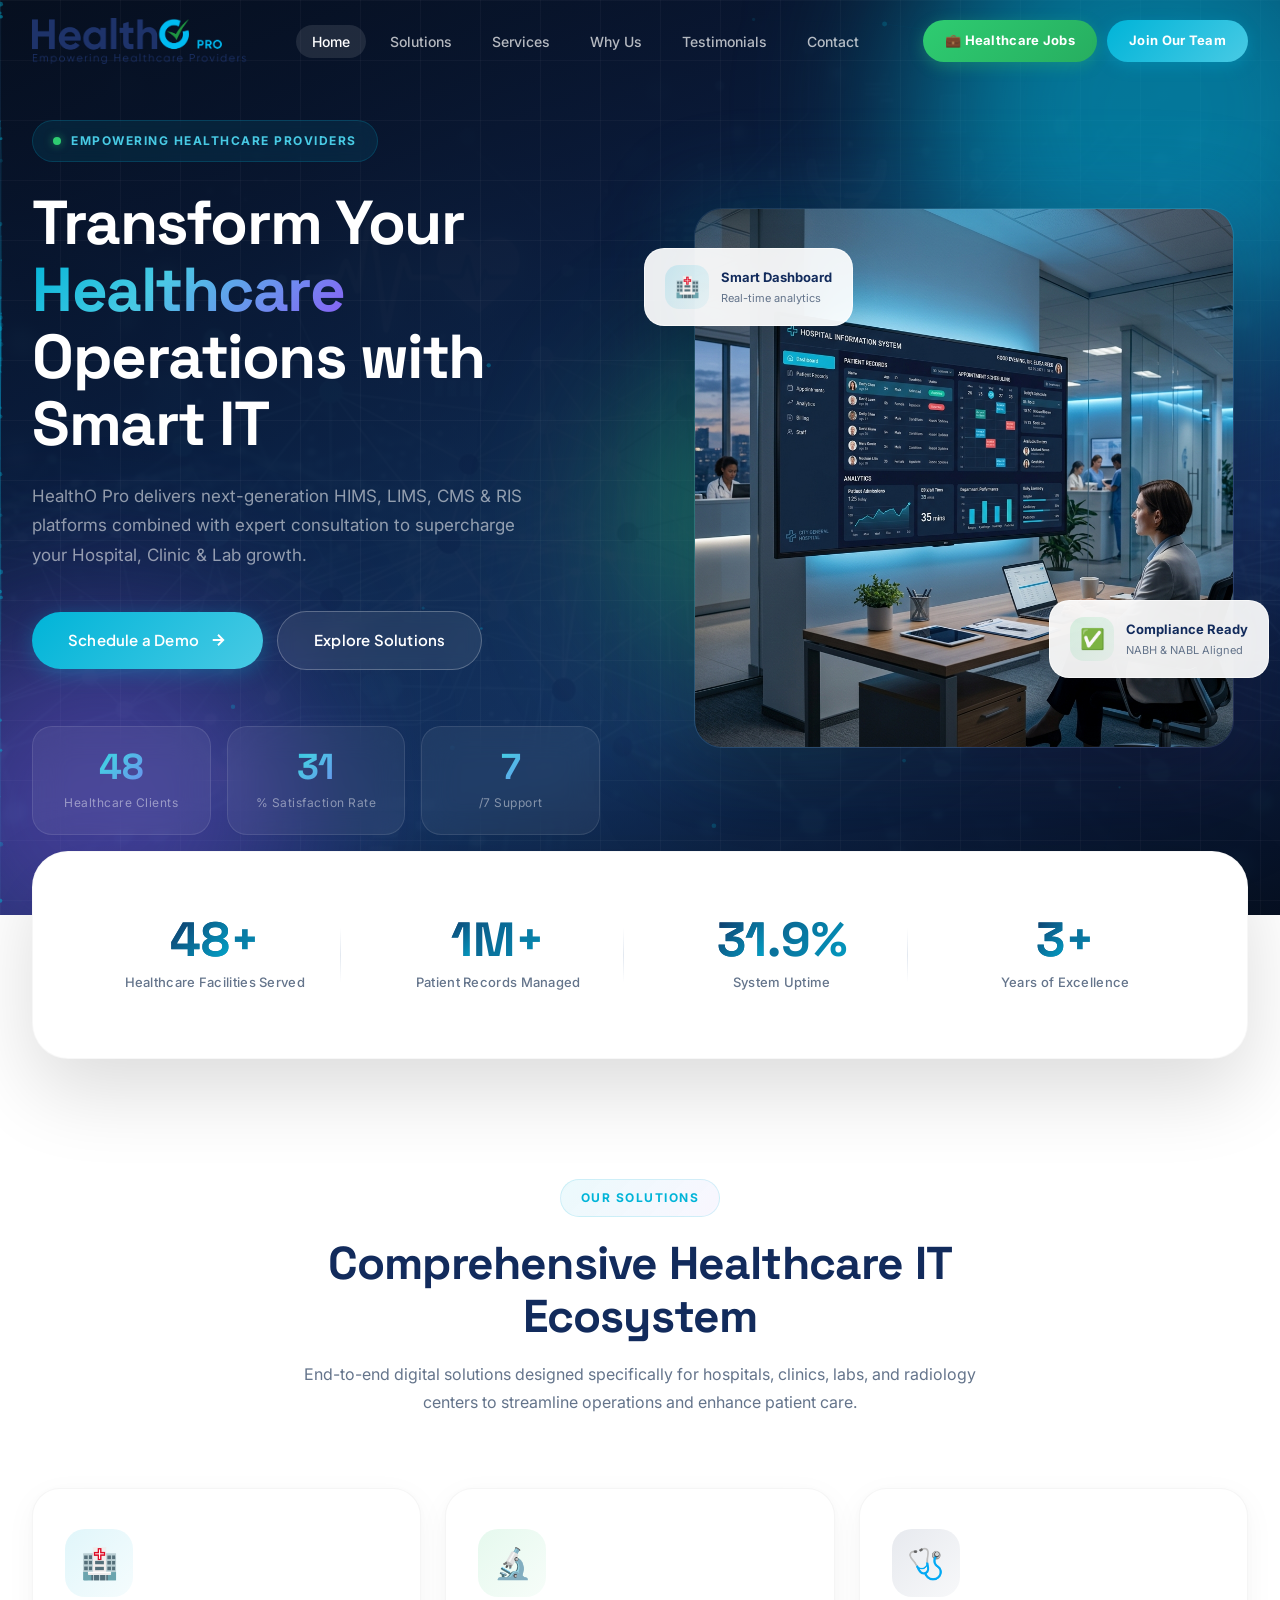
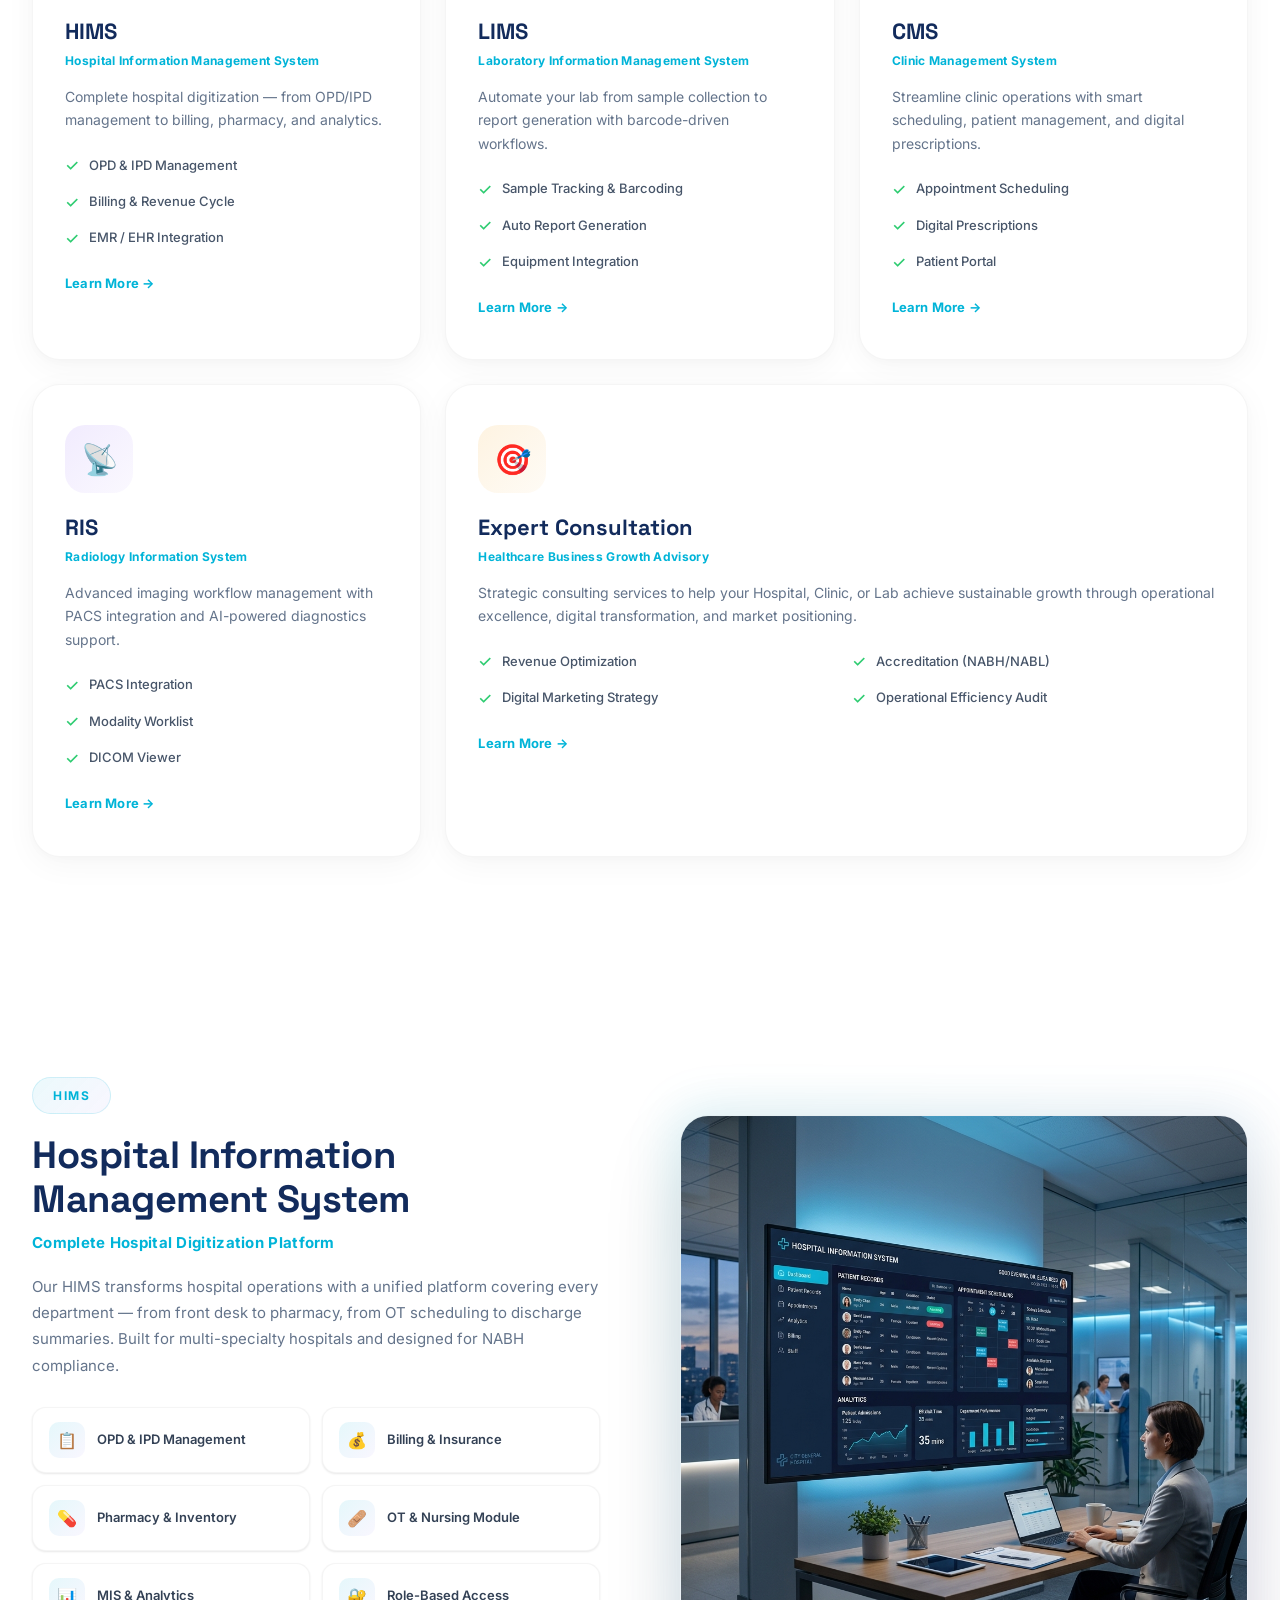
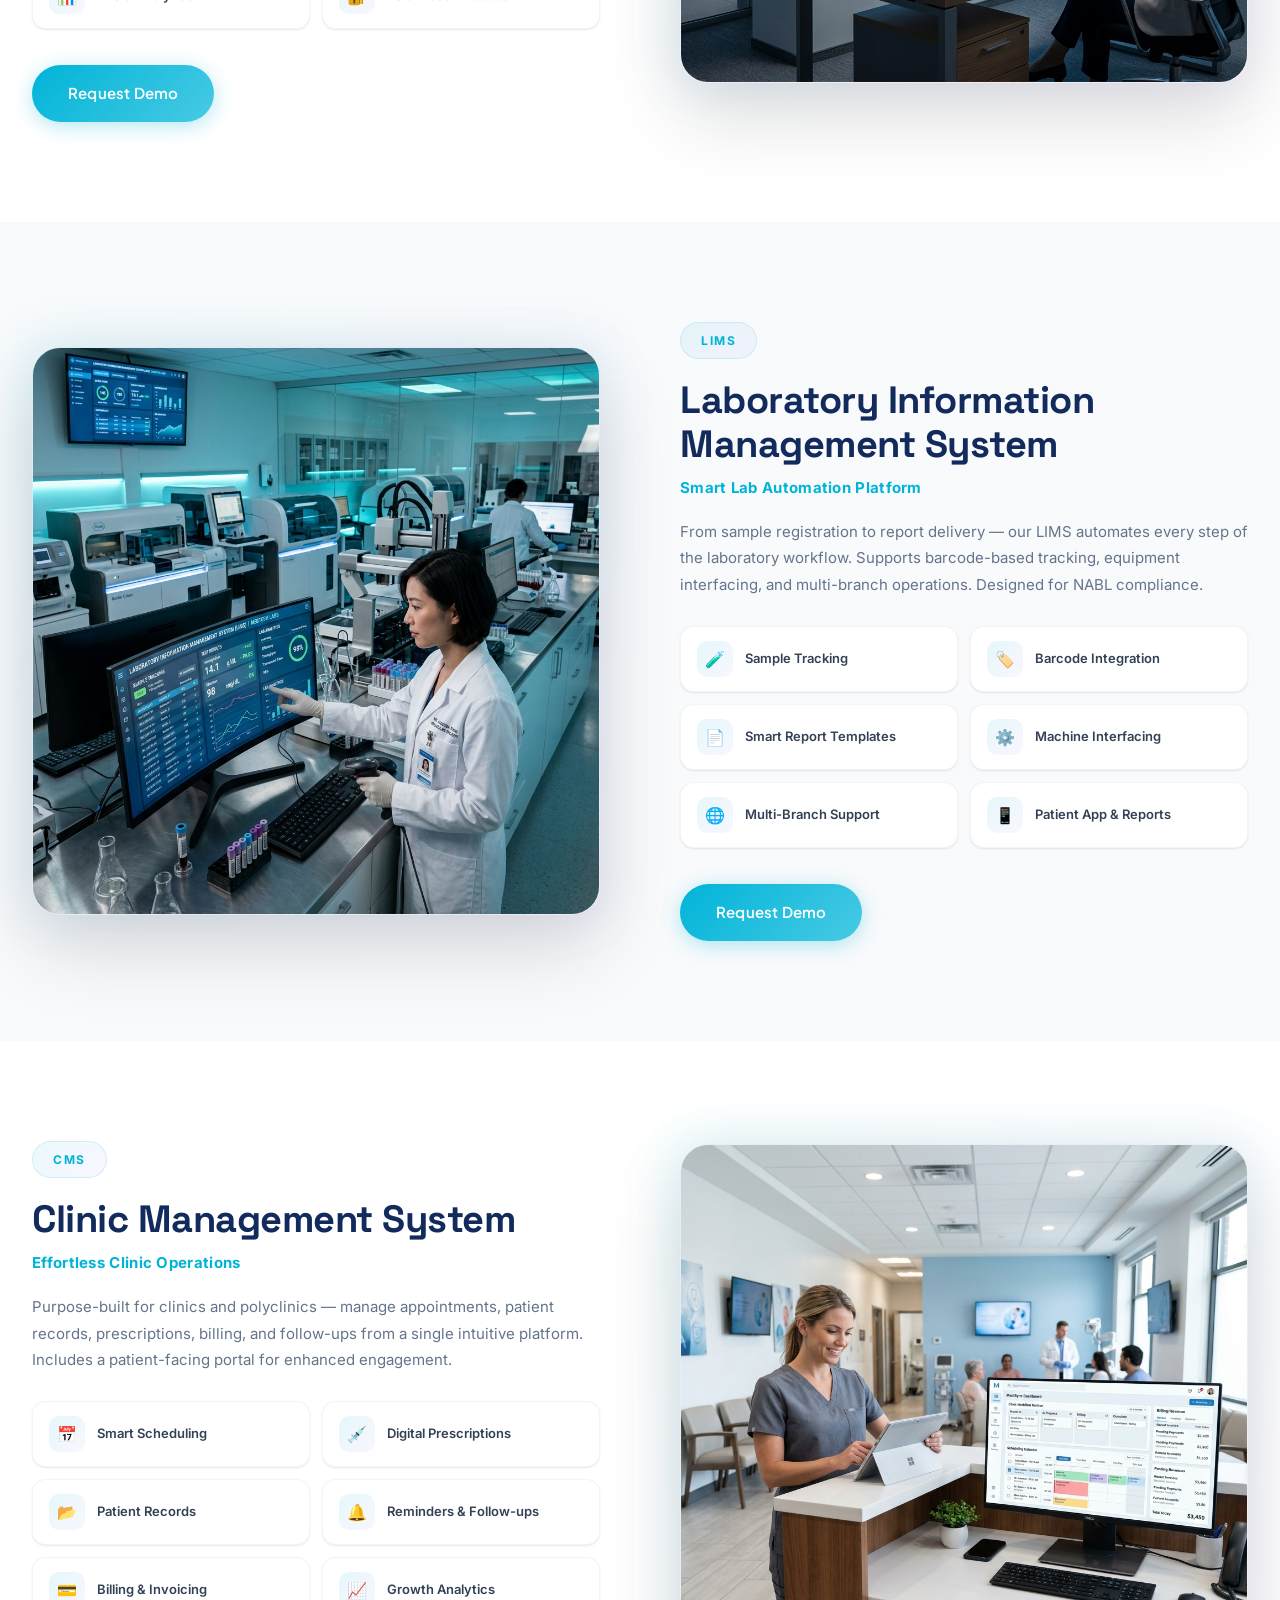
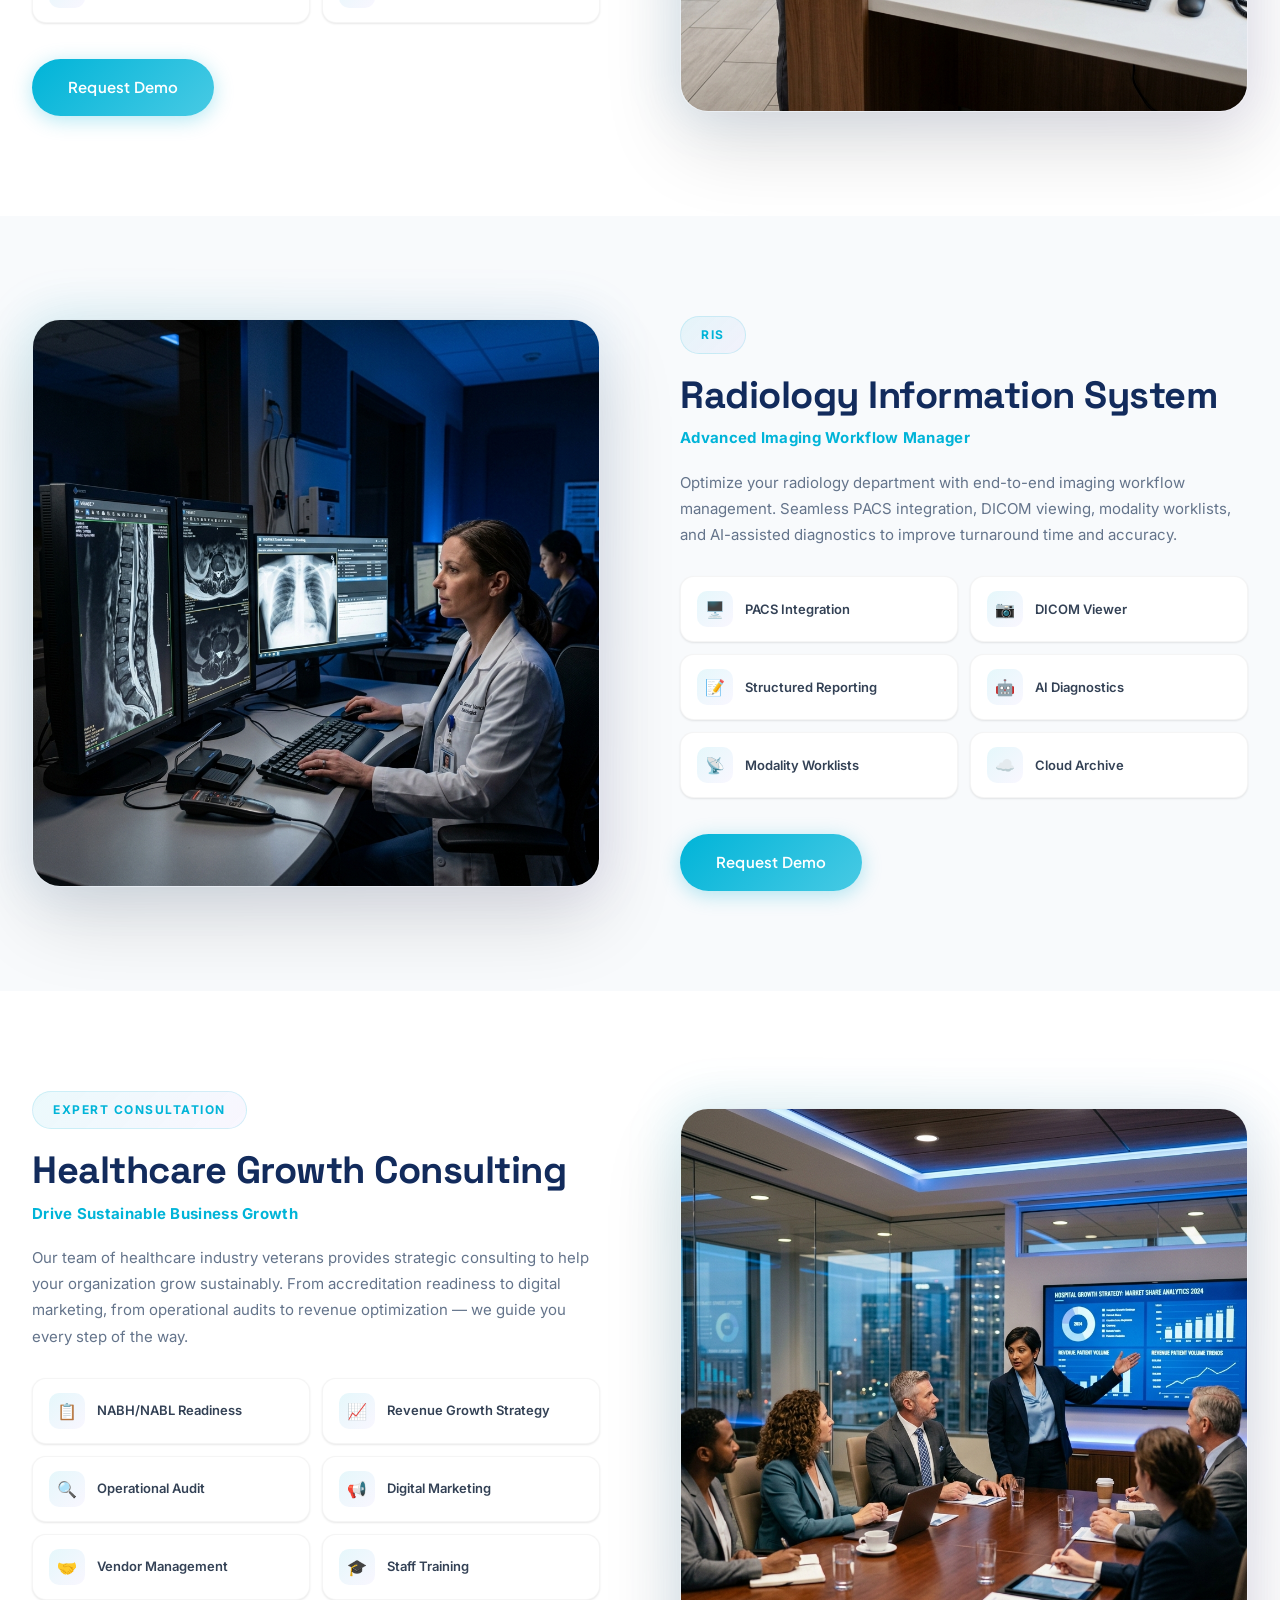
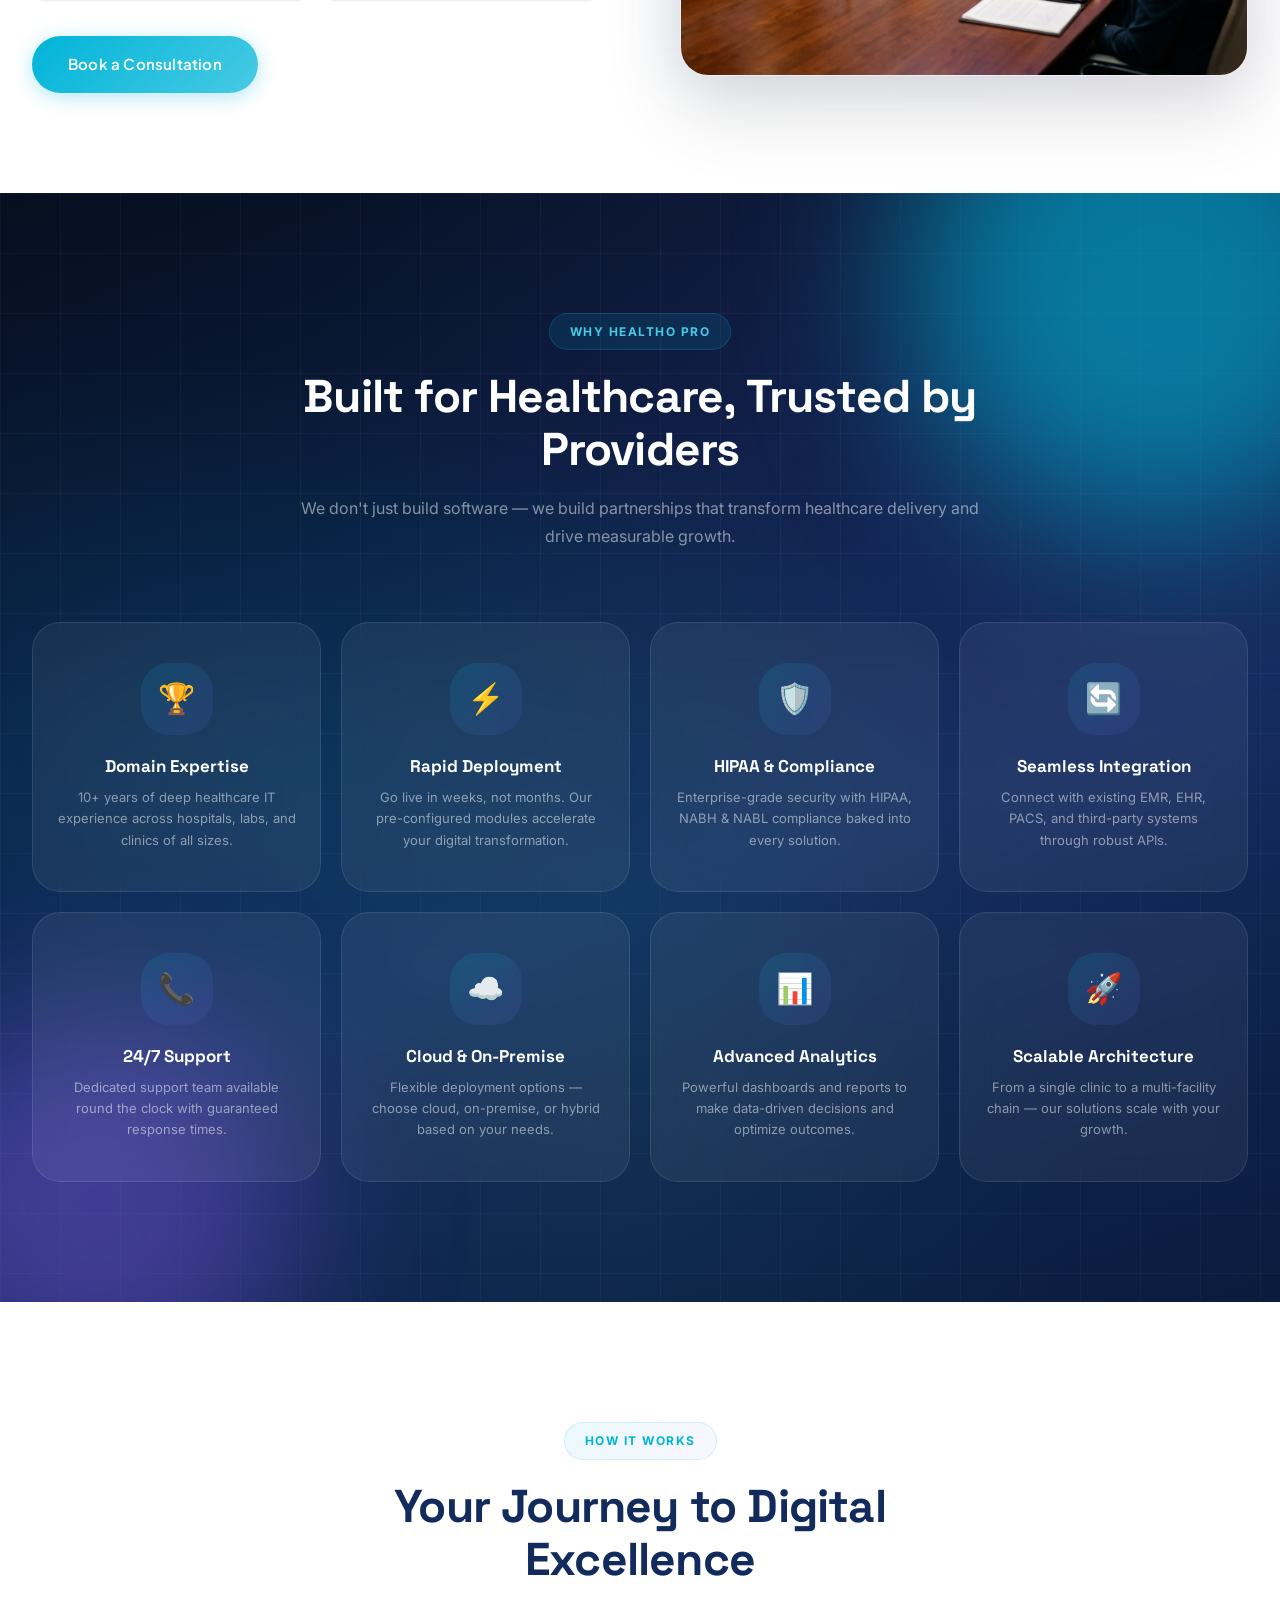
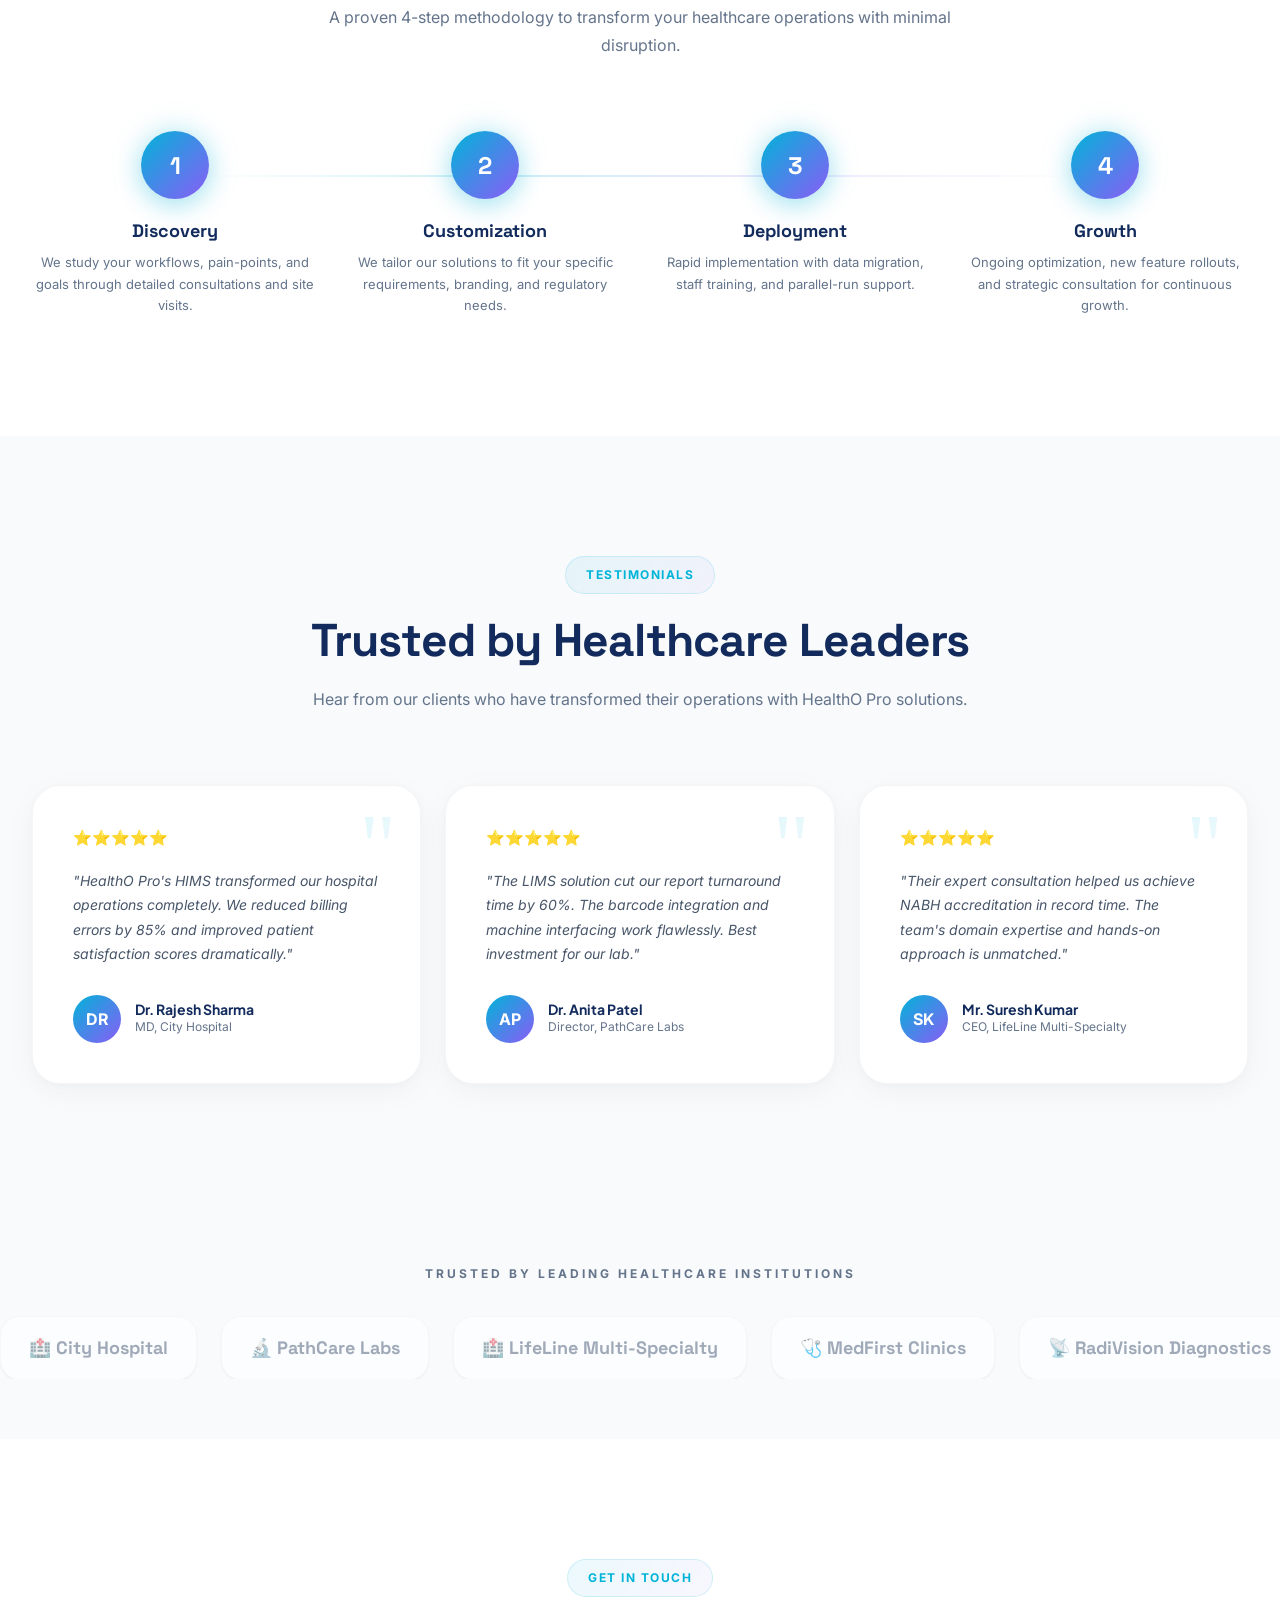
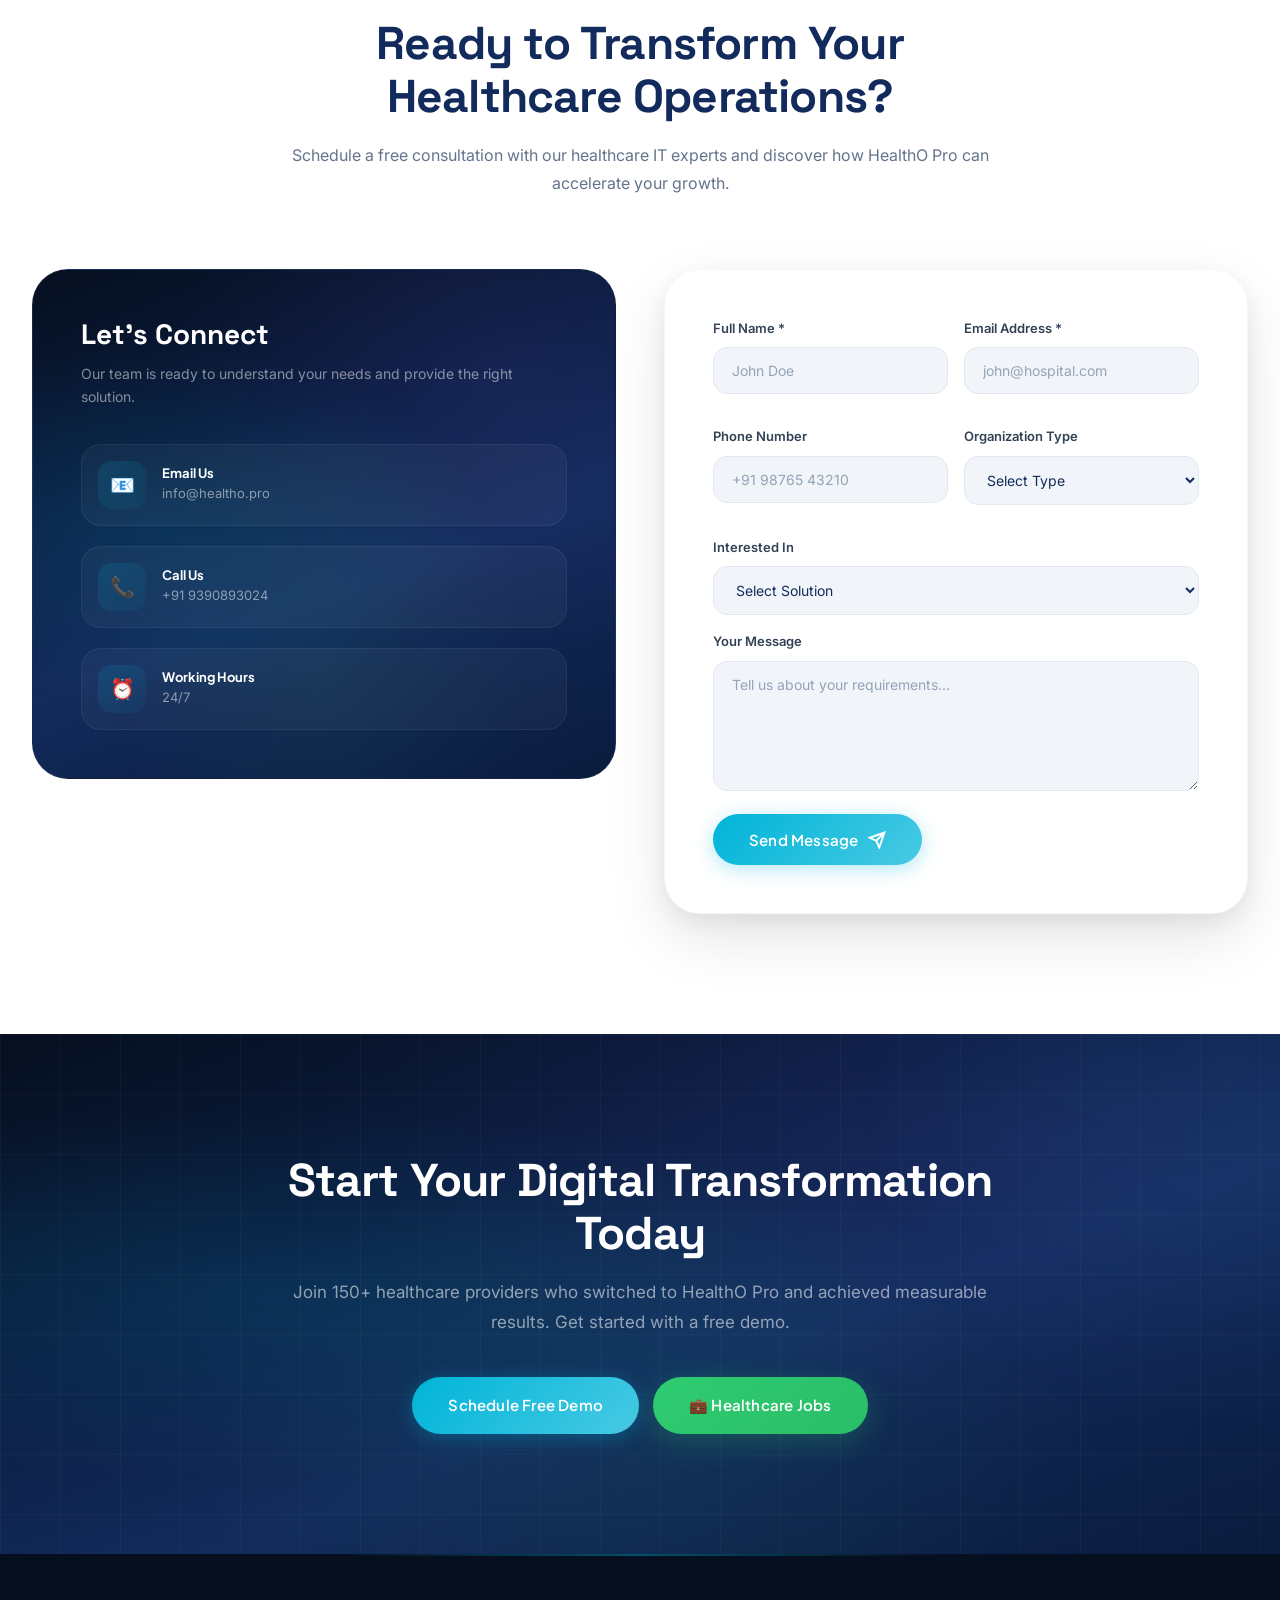
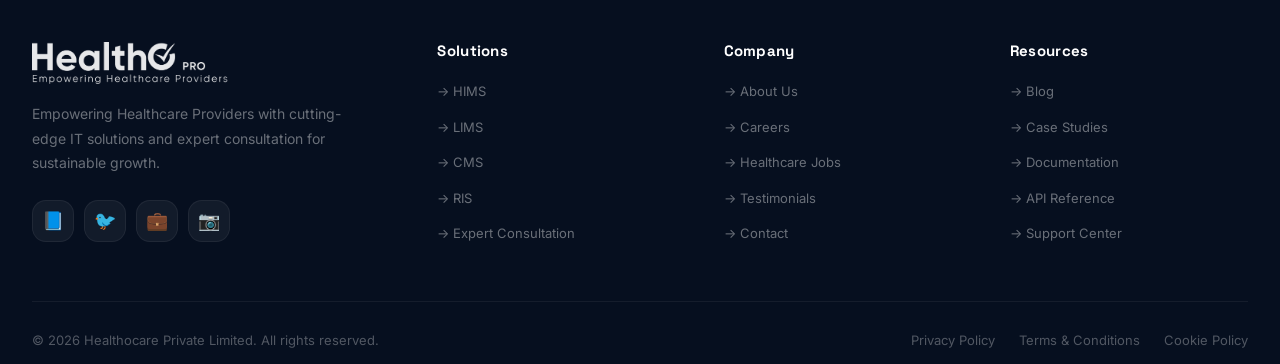
==== commit fec2f333: "cot detials" ====
--- a/index.html
+++ b/index.html
@@ -450,32 +450,28 @@
                 <div class="contact-details">
                     <div class="contact-detail">
                         <div class="contact-detail-icon">📧</div>
-                        <div class="contact-detail-text"><h5>Email Us</h5><p>info@healthopro.com</p></div>
+                        <div class="contact-detail-text"><h5>Email Us</h5><p>info@healtho.pro</p></div>
                     </div>
                     <div class="contact-detail">
                         <div class="contact-detail-icon">📞</div>
-                        <div class="contact-detail-text"><h5>Call Us</h5><p>+91 (800) 123-4567</p></div>
-                    </div>
-                    <div class="contact-detail">
-                        <div class="contact-detail-icon">📍</div>
-                        <div class="contact-detail-text"><h5>Visit Us</h5><p>Tech Hub, Sector 62, Noida, UP, India</p></div>
+                        <div class="contact-detail-text"><h5>Call Us</h5><p>+91 9390893024</p></div>
                     </div>
                     <div class="contact-detail">
                         <div class="contact-detail-icon">⏰</div>
-                        <div class="contact-detail-text"><h5>Working Hours</h5><p>Mon - Sat: 9:00 AM - 7:00 PM</p></div>
+                        <div class="contact-detail-text"><h5>Working Hours</h5><p>24/7</p></div>
                     </div>
                 </div>
             </div>
             <form class="contact-form reveal-right" id="contactForm">
                 <div class="form-row">
-                    <div class="form-group"><label for="fullName">Full Name *</label><input type="text" id="fullName" placeholder="John Doe" required></div>
-                    <div class="form-group"><label for="email">Email Address *</label><input type="email" id="email" placeholder="john@hospital.com" required></div>
+                    <div class="form-group"><label for="fullName">Full Name *</label><input type="text" id="fullName" name="fullName" placeholder="John Doe" required></div>
+                    <div class="form-group"><label for="email">Email Address *</label><input type="email" id="email" name="email" placeholder="john@hospital.com" required></div>
                 </div>
                 <div class="form-row">
-                    <div class="form-group"><label for="phone">Phone Number</label><input type="tel" id="phone" placeholder="+91 98765 43210"></div>
+                    <div class="form-group"><label for="phone">Phone Number</label><input type="tel" id="phone" name="phone" placeholder="+91 98765 43210"></div>
                     <div class="form-group">
                         <label for="orgType">Organization Type</label>
-                        <select id="orgType">
+                        <select id="orgType" name="orgType">
                             <option value="">Select Type</option>
                             <option value="hospital">Hospital</option>
                             <option value="clinic">Clinic / Polyclinic</option>
@@ -487,7 +483,7 @@
                 </div>
                 <div class="form-group">
                     <label for="interest">Interested In</label>
-                    <select id="interest">
+                    <select id="interest" name="interest">
                         <option value="">Select Solution</option>
                         <option value="hims">HIMS — Hospital Information Management</option>
                         <option value="lims">LIMS — Laboratory Information Management</option>
@@ -497,7 +493,7 @@
                         <option value="multiple">Multiple Solutions</option>
                     </select>
                 </div>
-                <div class="form-group"><label for="message">Your Message</label><textarea id="message" placeholder="Tell us about your requirements..."></textarea></div>
+                <div class="form-group"><label for="message">Your Message</label><textarea id="message" name="message" placeholder="Tell us about your requirements..."></textarea></div>
                 <button type="submit" class="btn btn-primary" style="width: 100;">
                     Send Message
                     <svg class="btn-icon" viewBox="0 0 24 24" fill="none" stroke="currentColor" stroke-width="2.5"><path d="M22 2L11 13M22 2l-7 20-4-9-9-4 20-7z"/></svg>
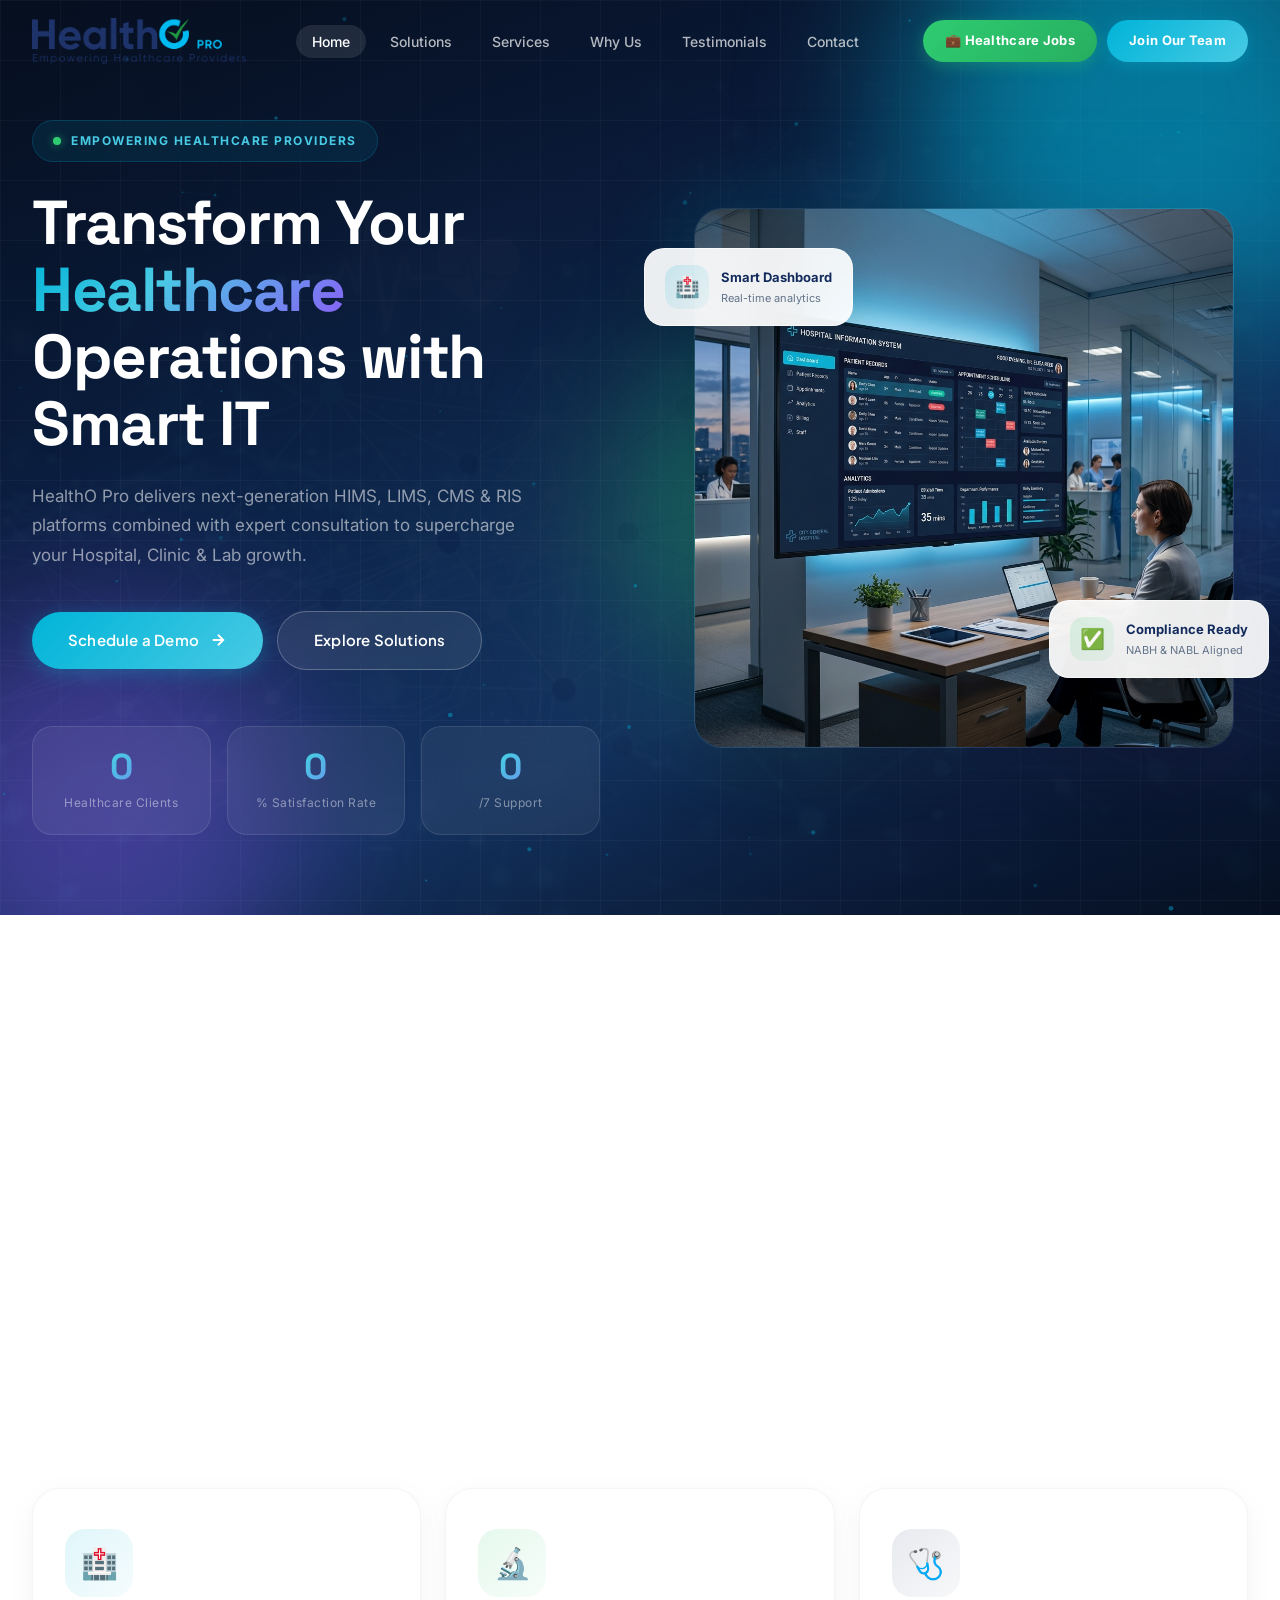
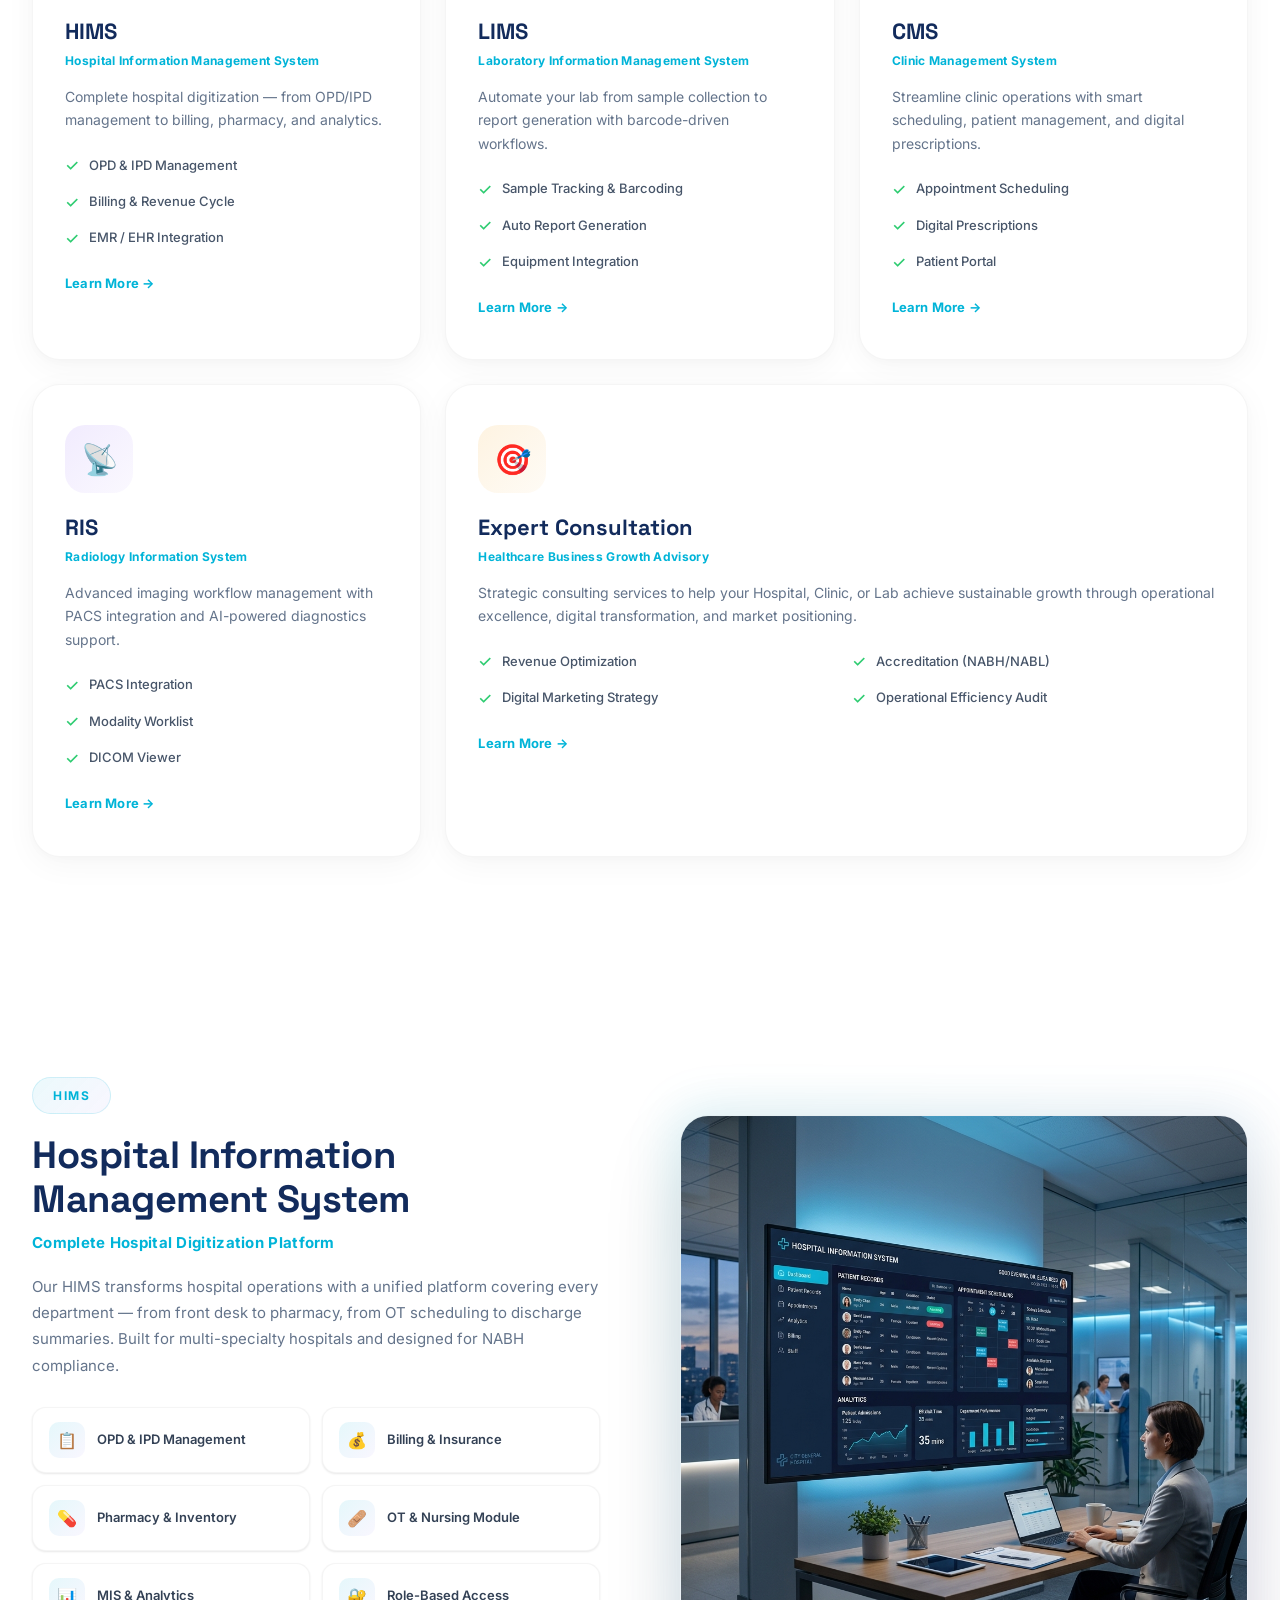
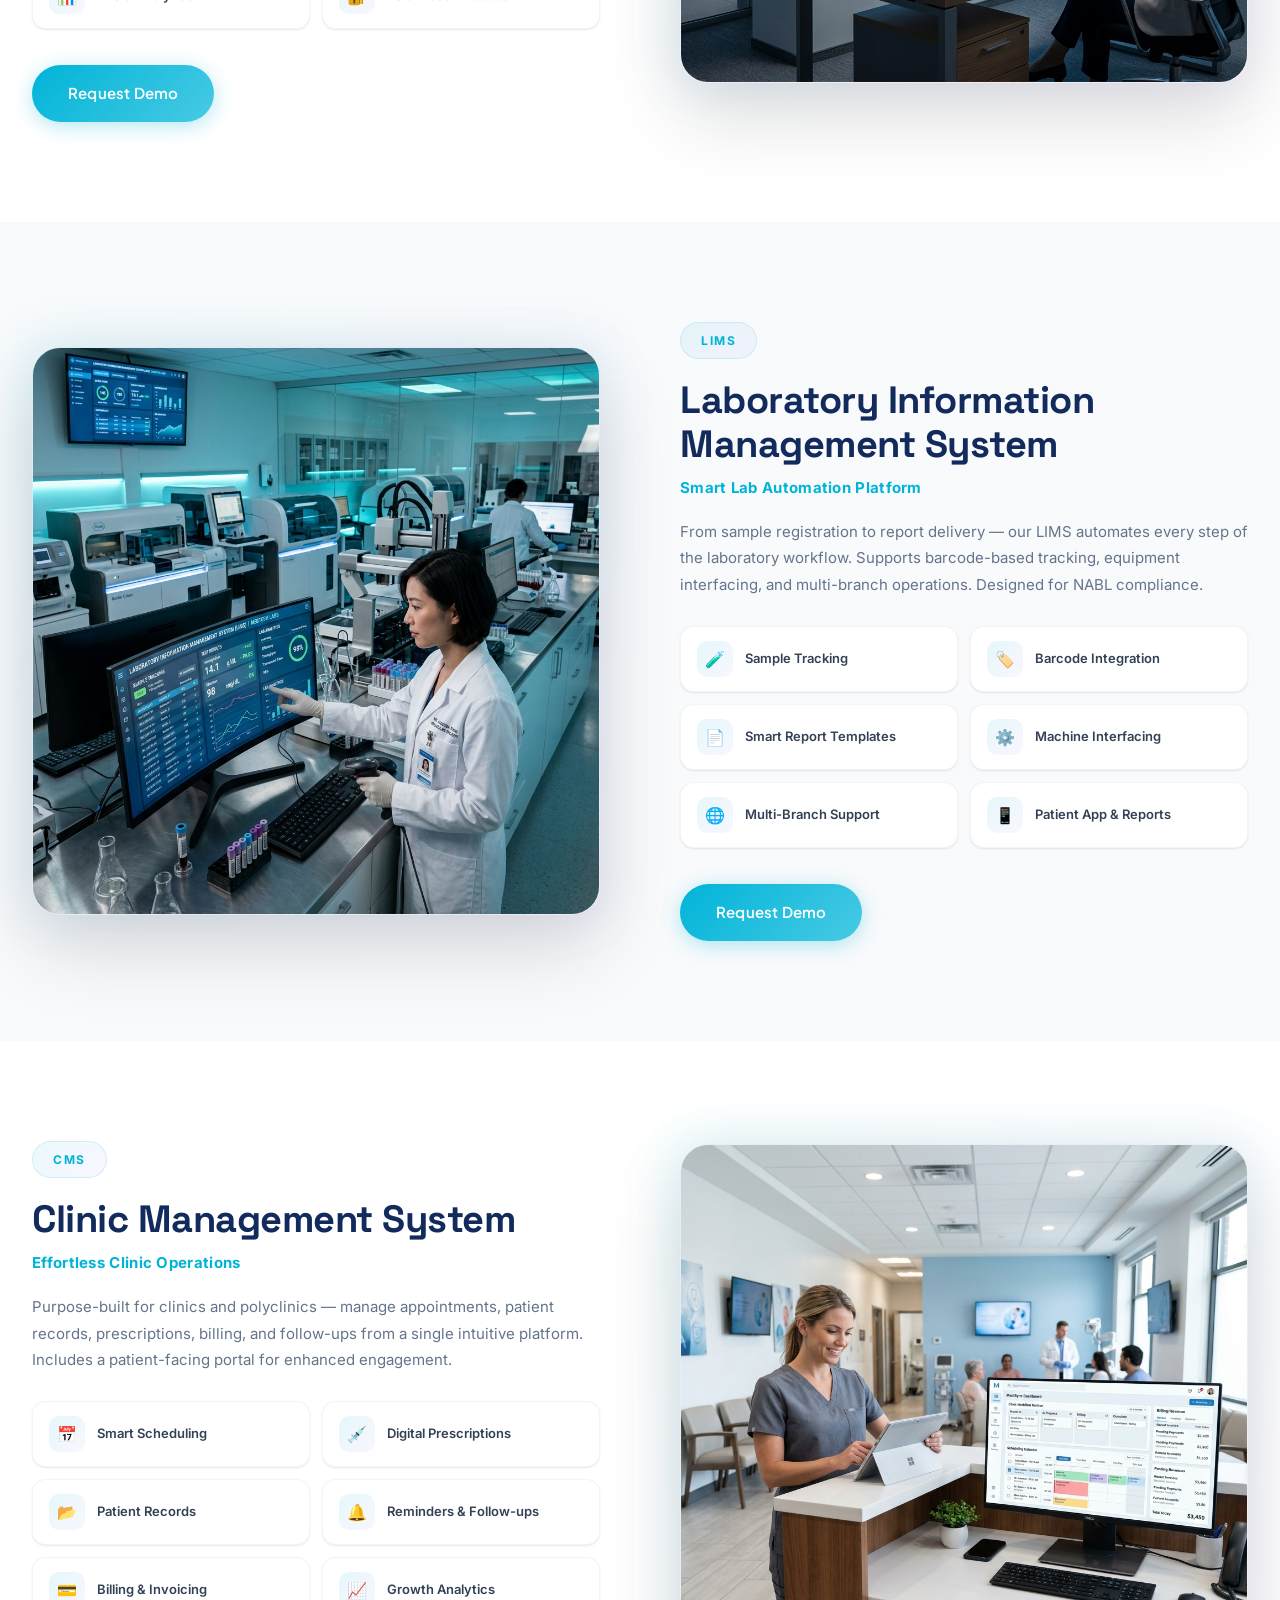
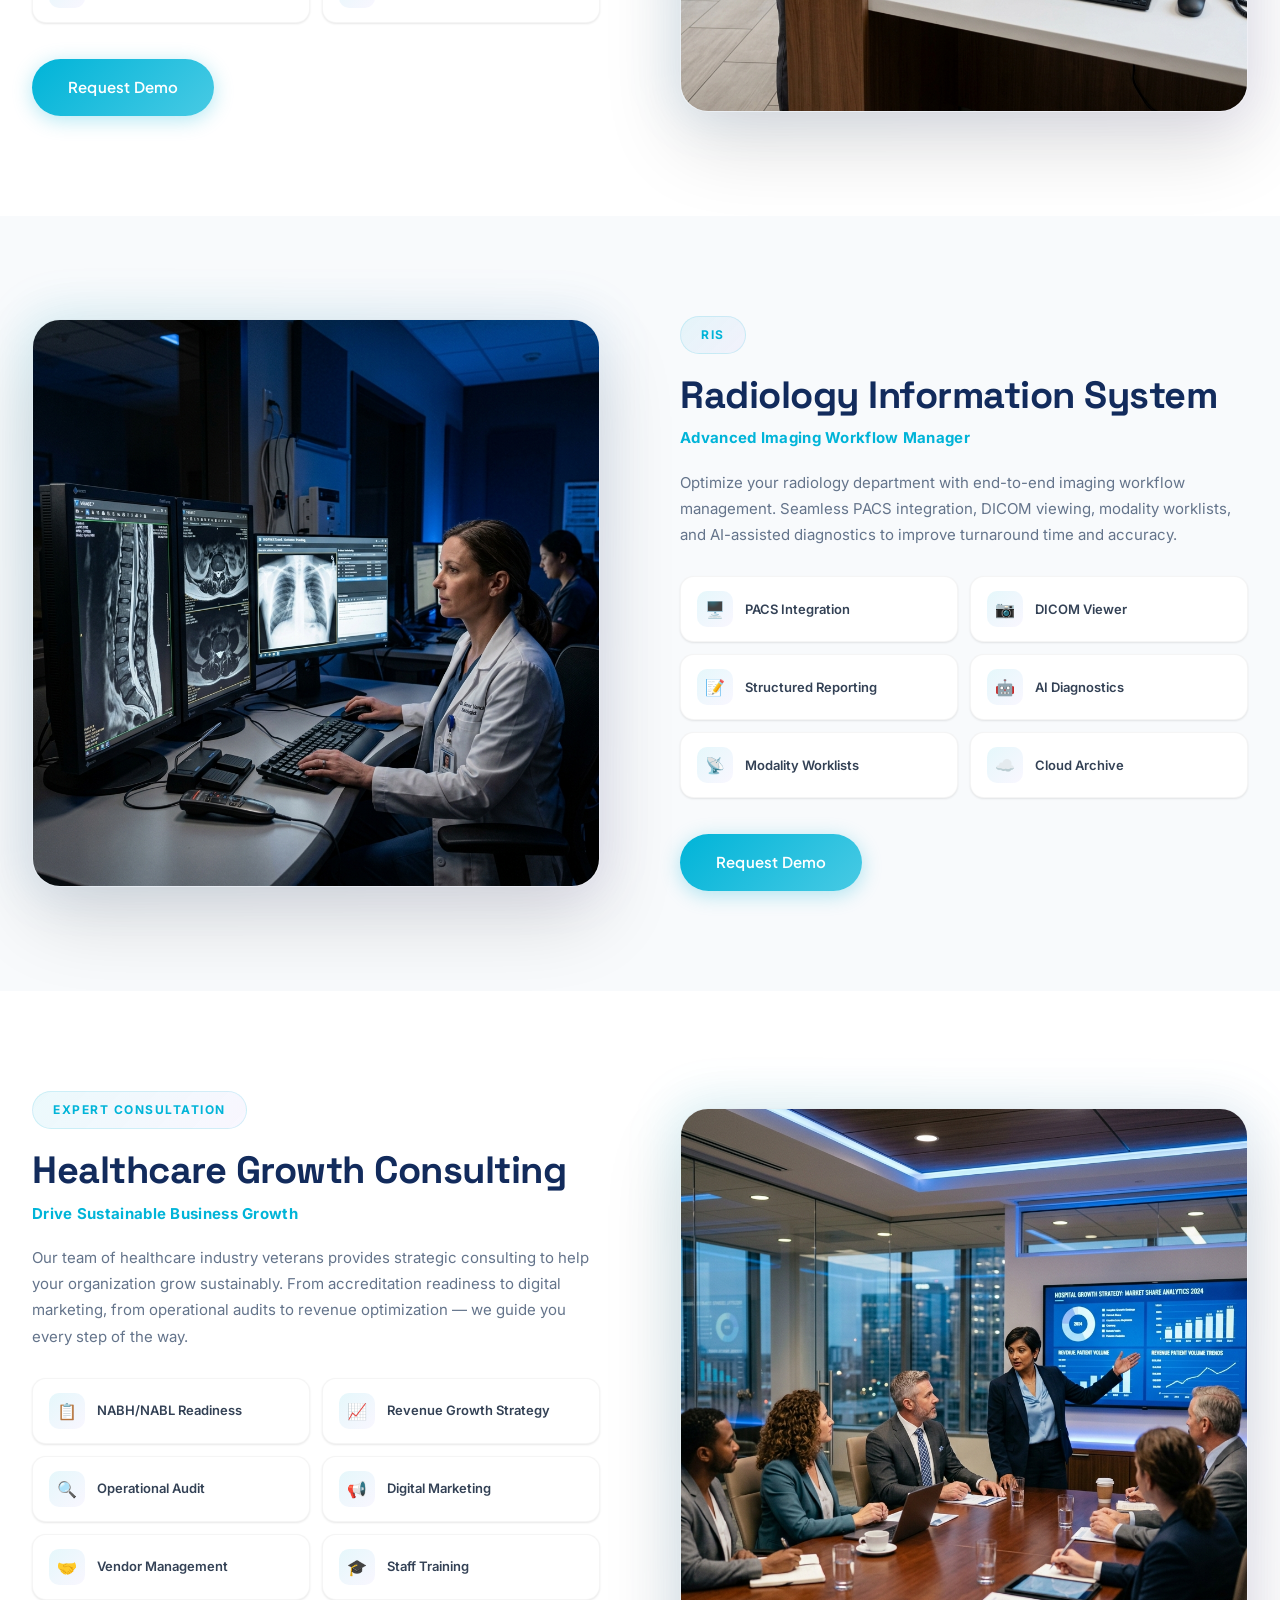
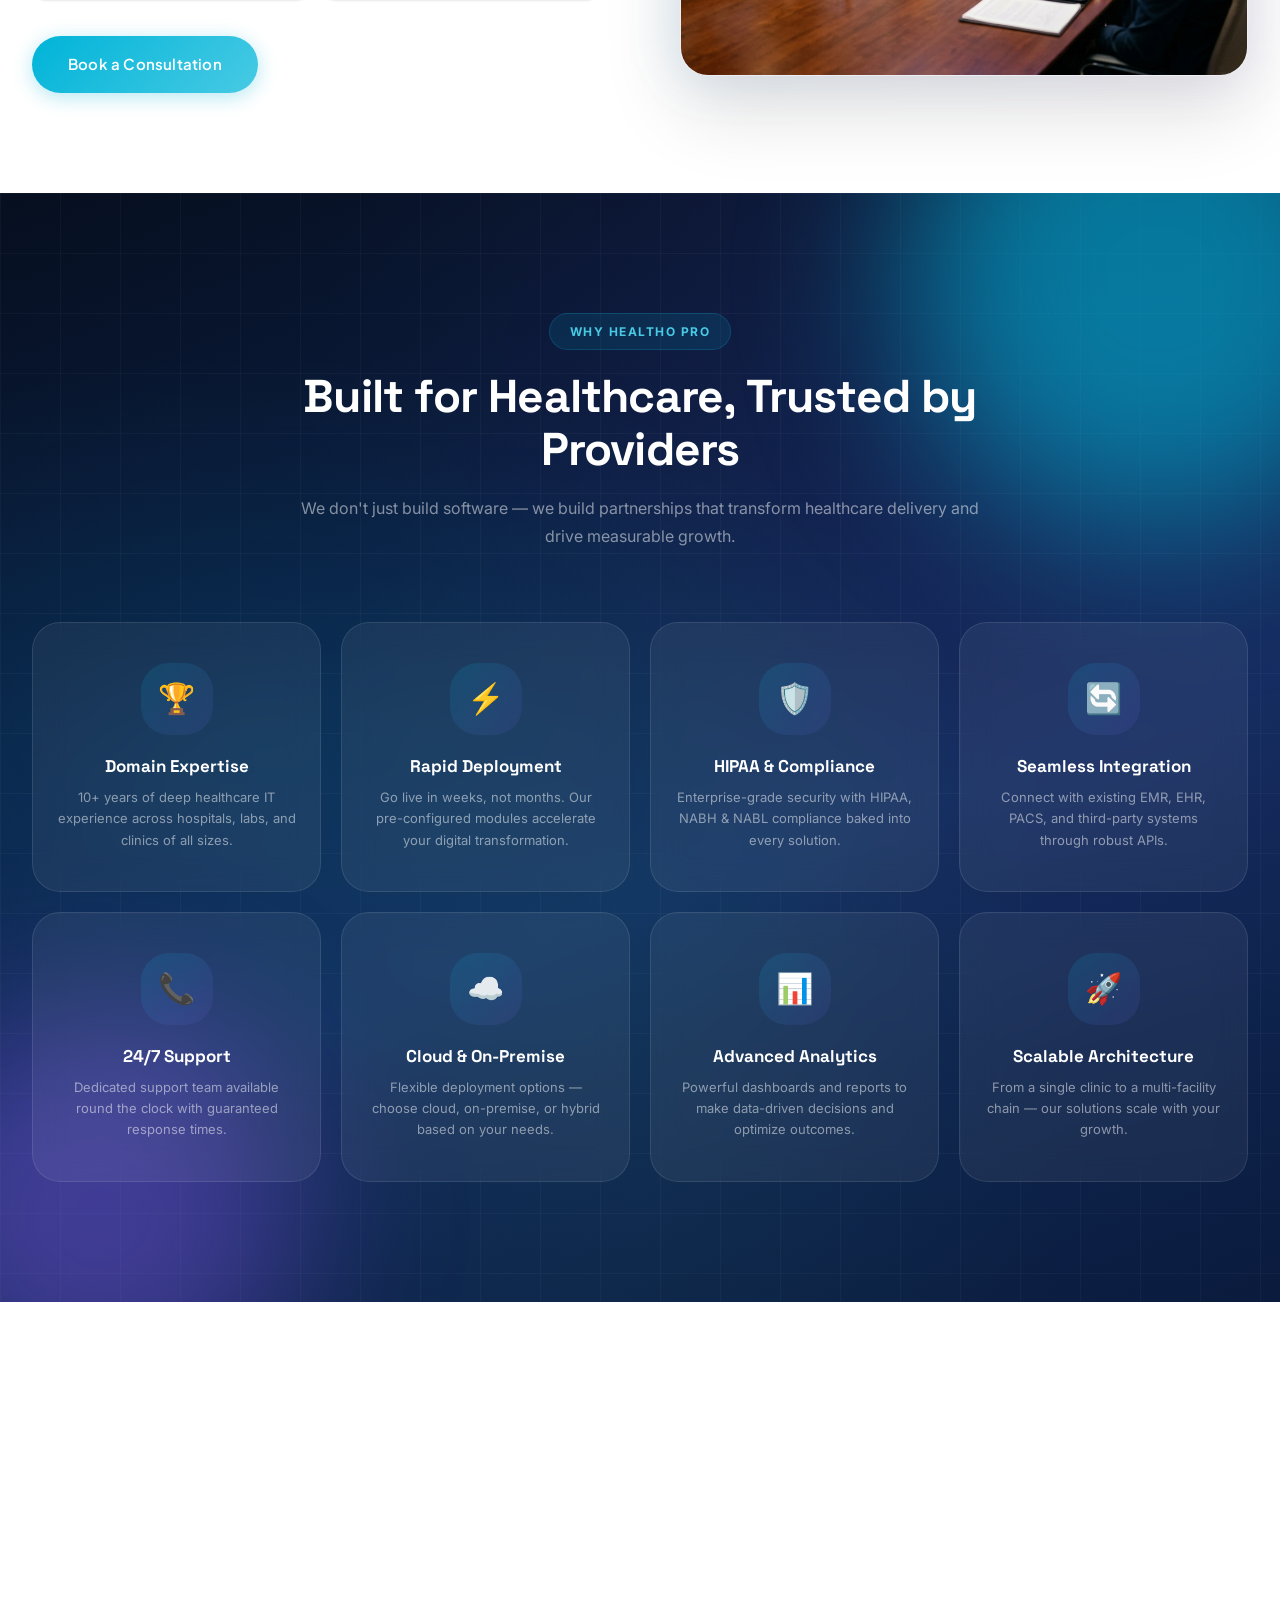
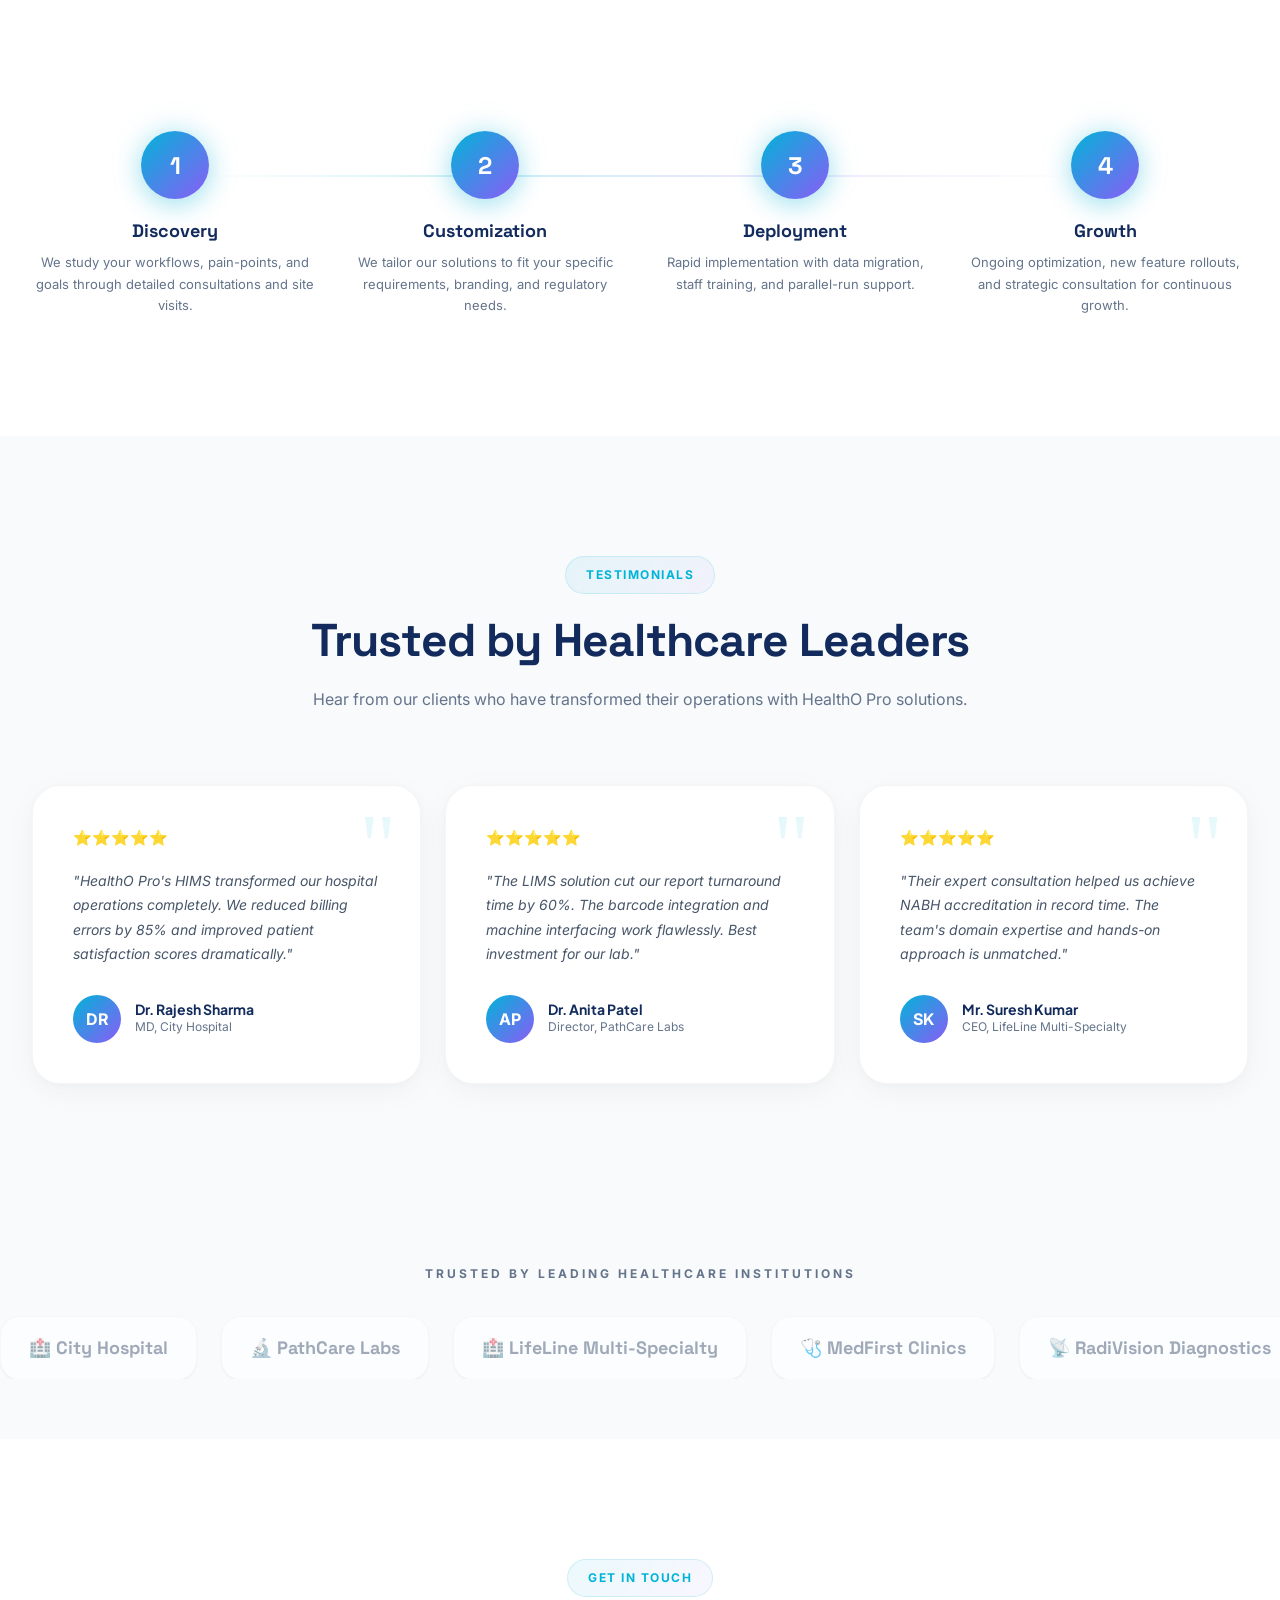
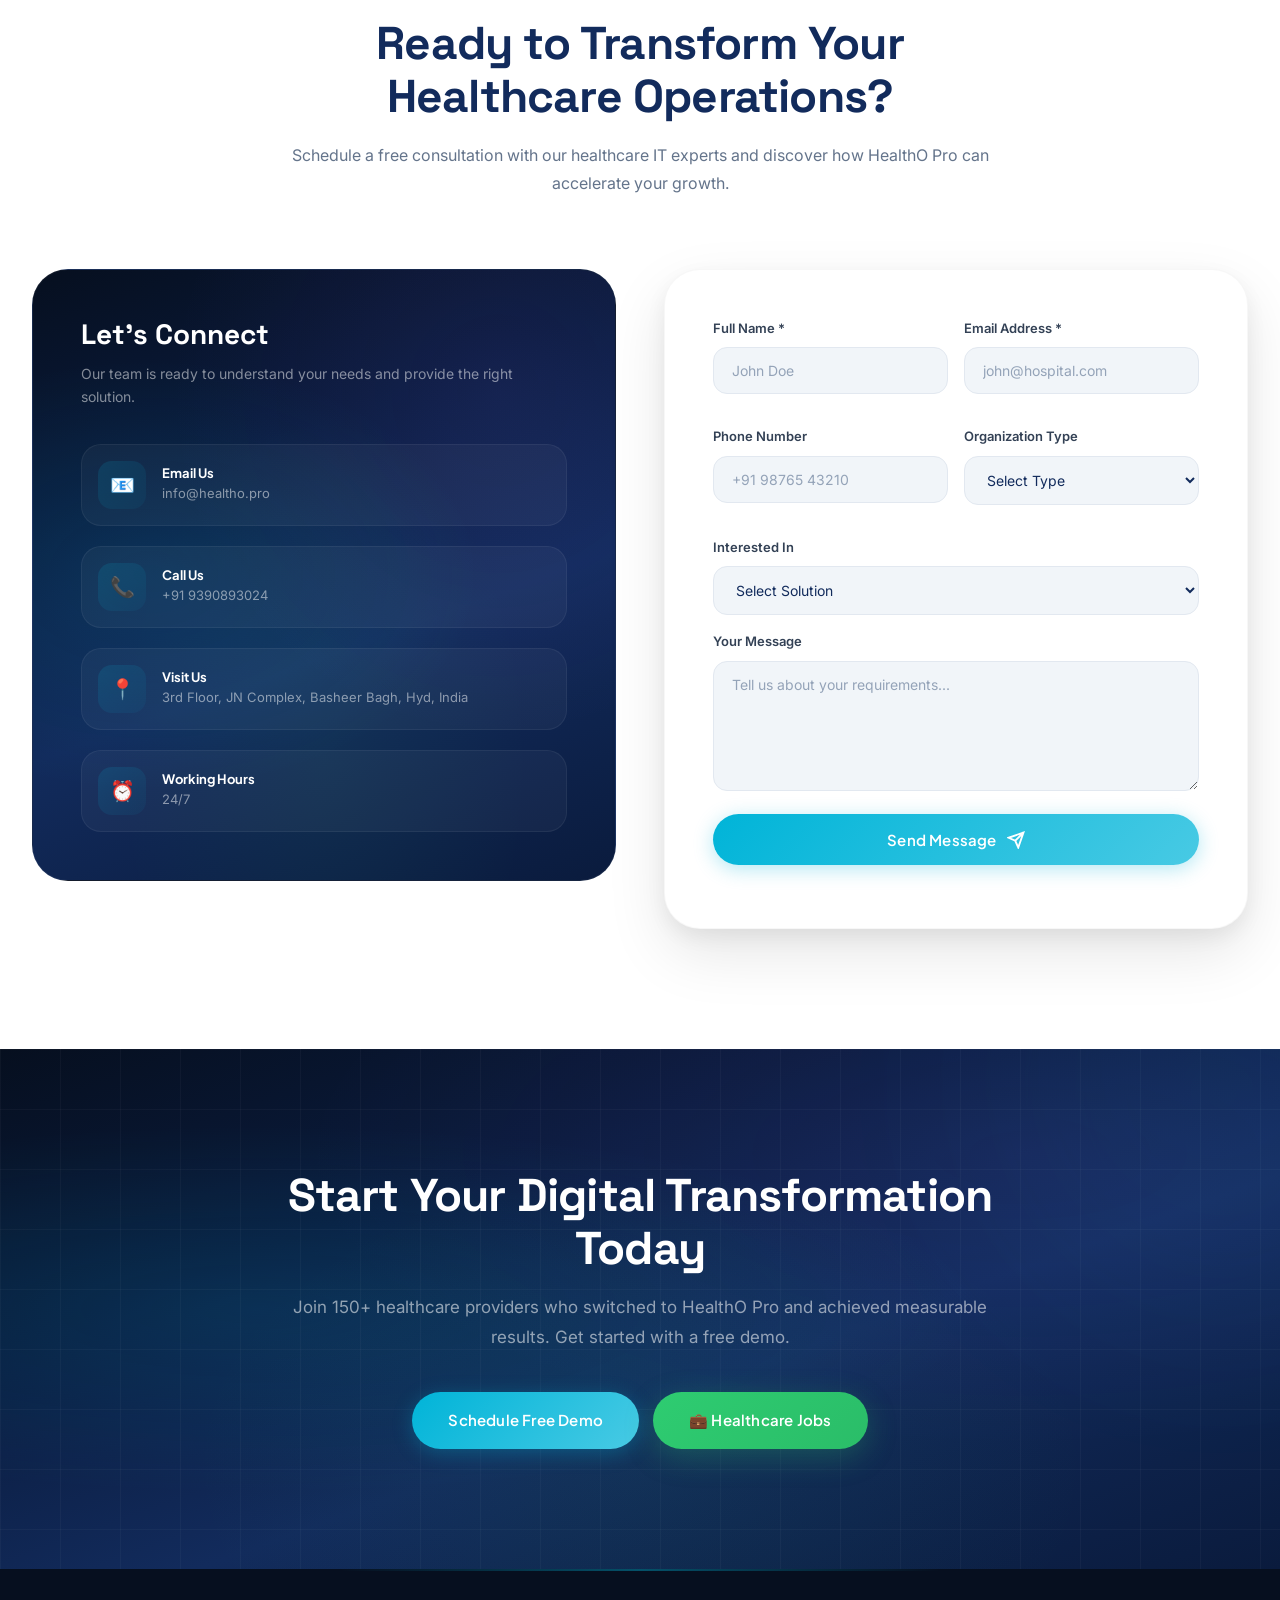
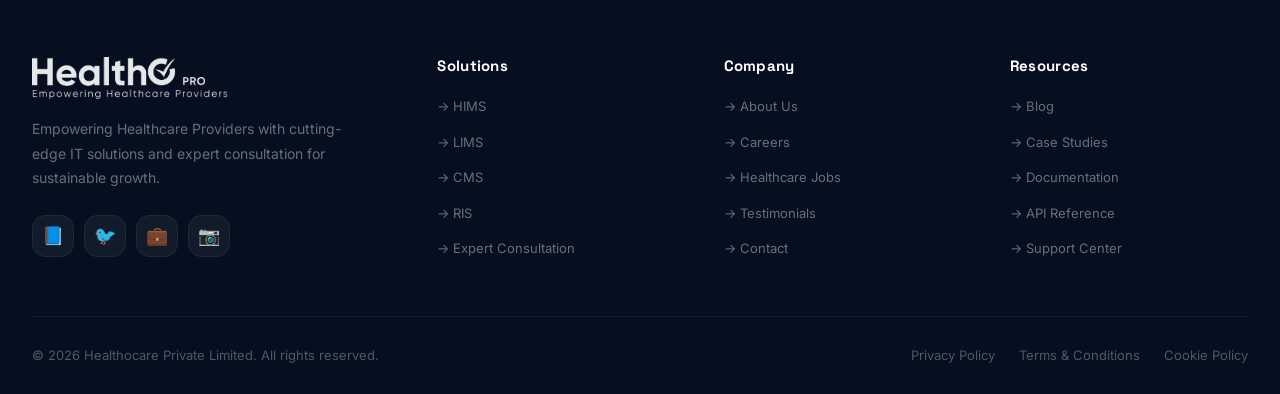
==== commit 92cd5864: "added visit us" ====
--- a/index.html
+++ b/index.html
@@ -457,6 +457,10 @@
                         <div class="contact-detail-text"><h5>Call Us</h5><p>+91 9390893024</p></div>
                     </div>
                     <div class="contact-detail">
+                        <div class="contact-detail-icon">📍</div>
+                        <div class="contact-detail-text"><h5>Visit Us</h5><p>3rd Floor, JN Complex, Basheer Bagh, Hyd, India</p></div>
+                    </div>
+                    <div class="contact-detail">
                         <div class="contact-detail-icon">⏰</div>
                         <div class="contact-detail-text"><h5>Working Hours</h5><p>24/7</p></div>
                     </div>
@@ -494,10 +498,11 @@
                     </select>
                 </div>
                 <div class="form-group"><label for="message">Your Message</label><textarea id="message" name="message" placeholder="Tell us about your requirements..."></textarea></div>
-                <button type="submit" class="btn btn-primary" style="width: 100;">
+                <button type="submit" class="btn btn-primary" style="width: 100%;">
                     Send Message
                     <svg class="btn-icon" viewBox="0 0 24 24" fill="none" stroke="currentColor" stroke-width="2.5"><path d="M22 2L11 13M22 2l-7 20-4-9-9-4 20-7z"/></svg>
                 </button>
+                <div id="formMessage" style="margin-top: 15px; font-weight: bold;"></div>
             </form>
         </div>
     </div>
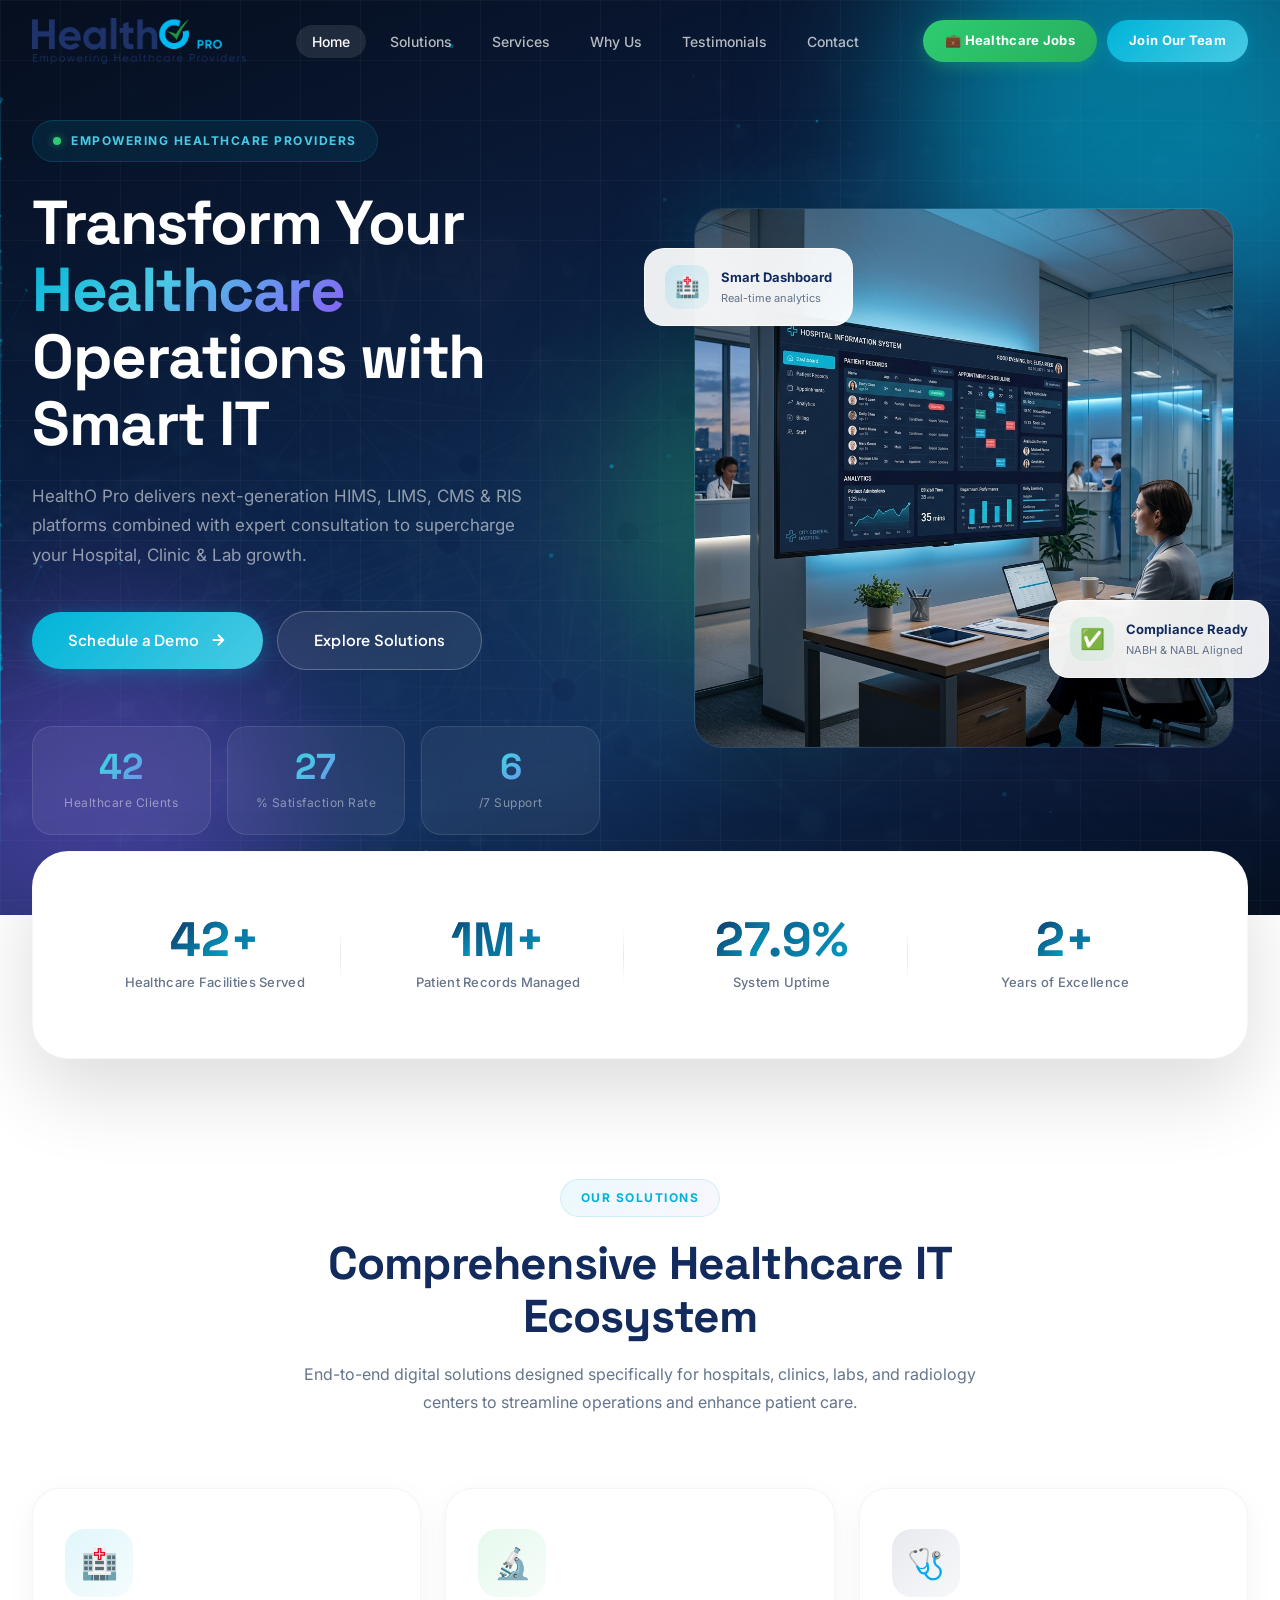
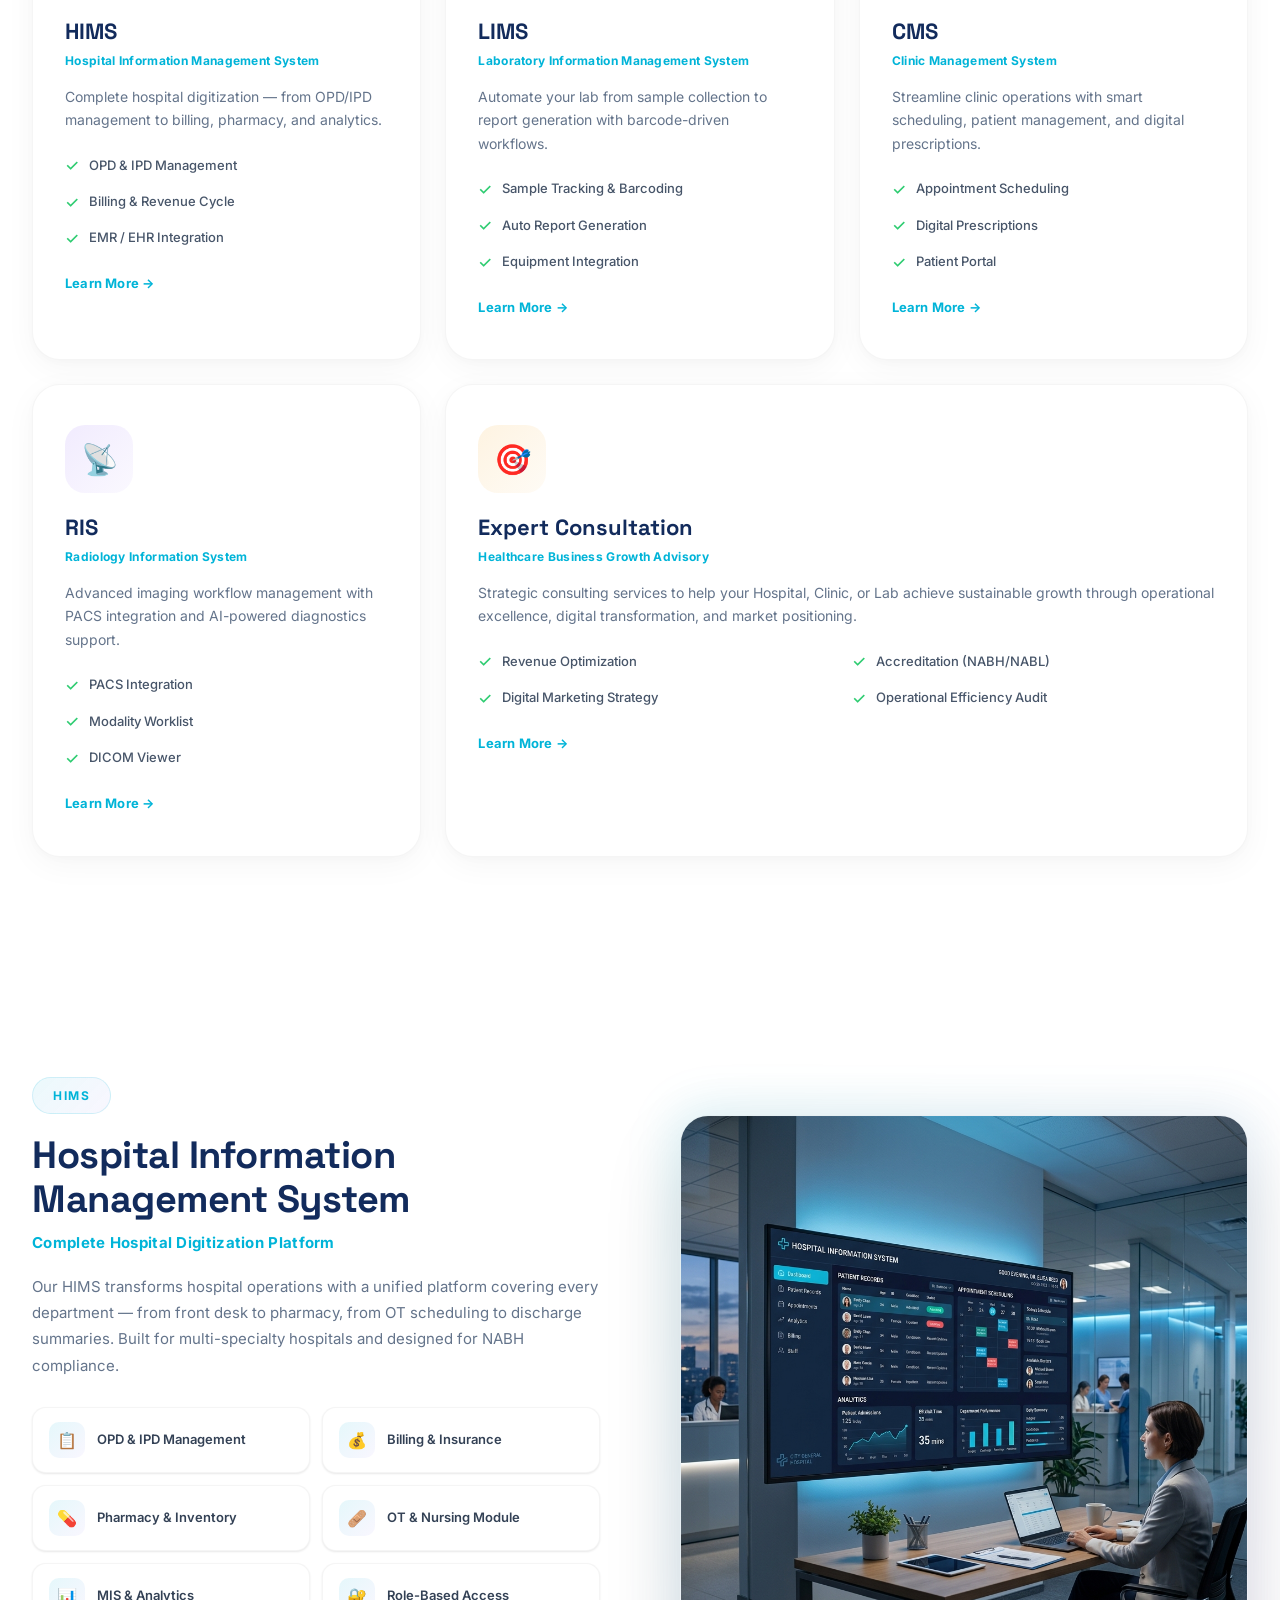
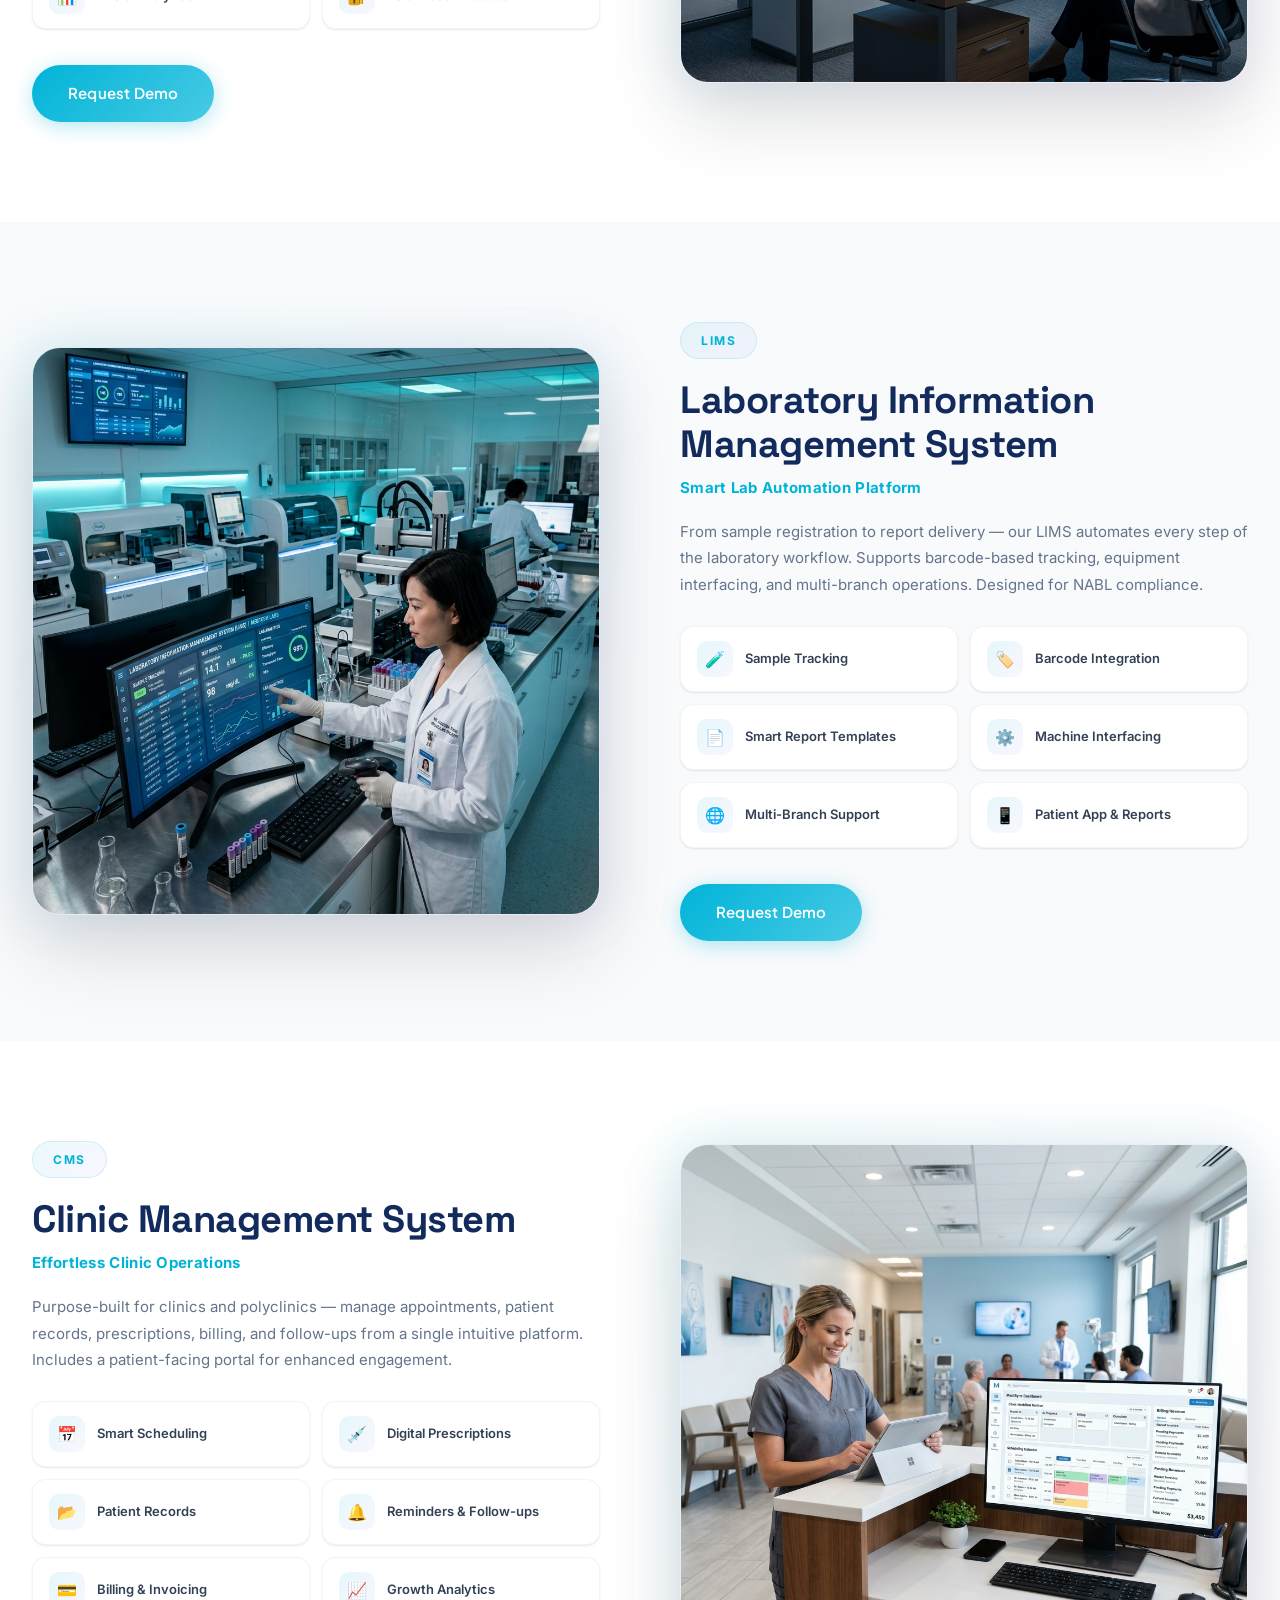
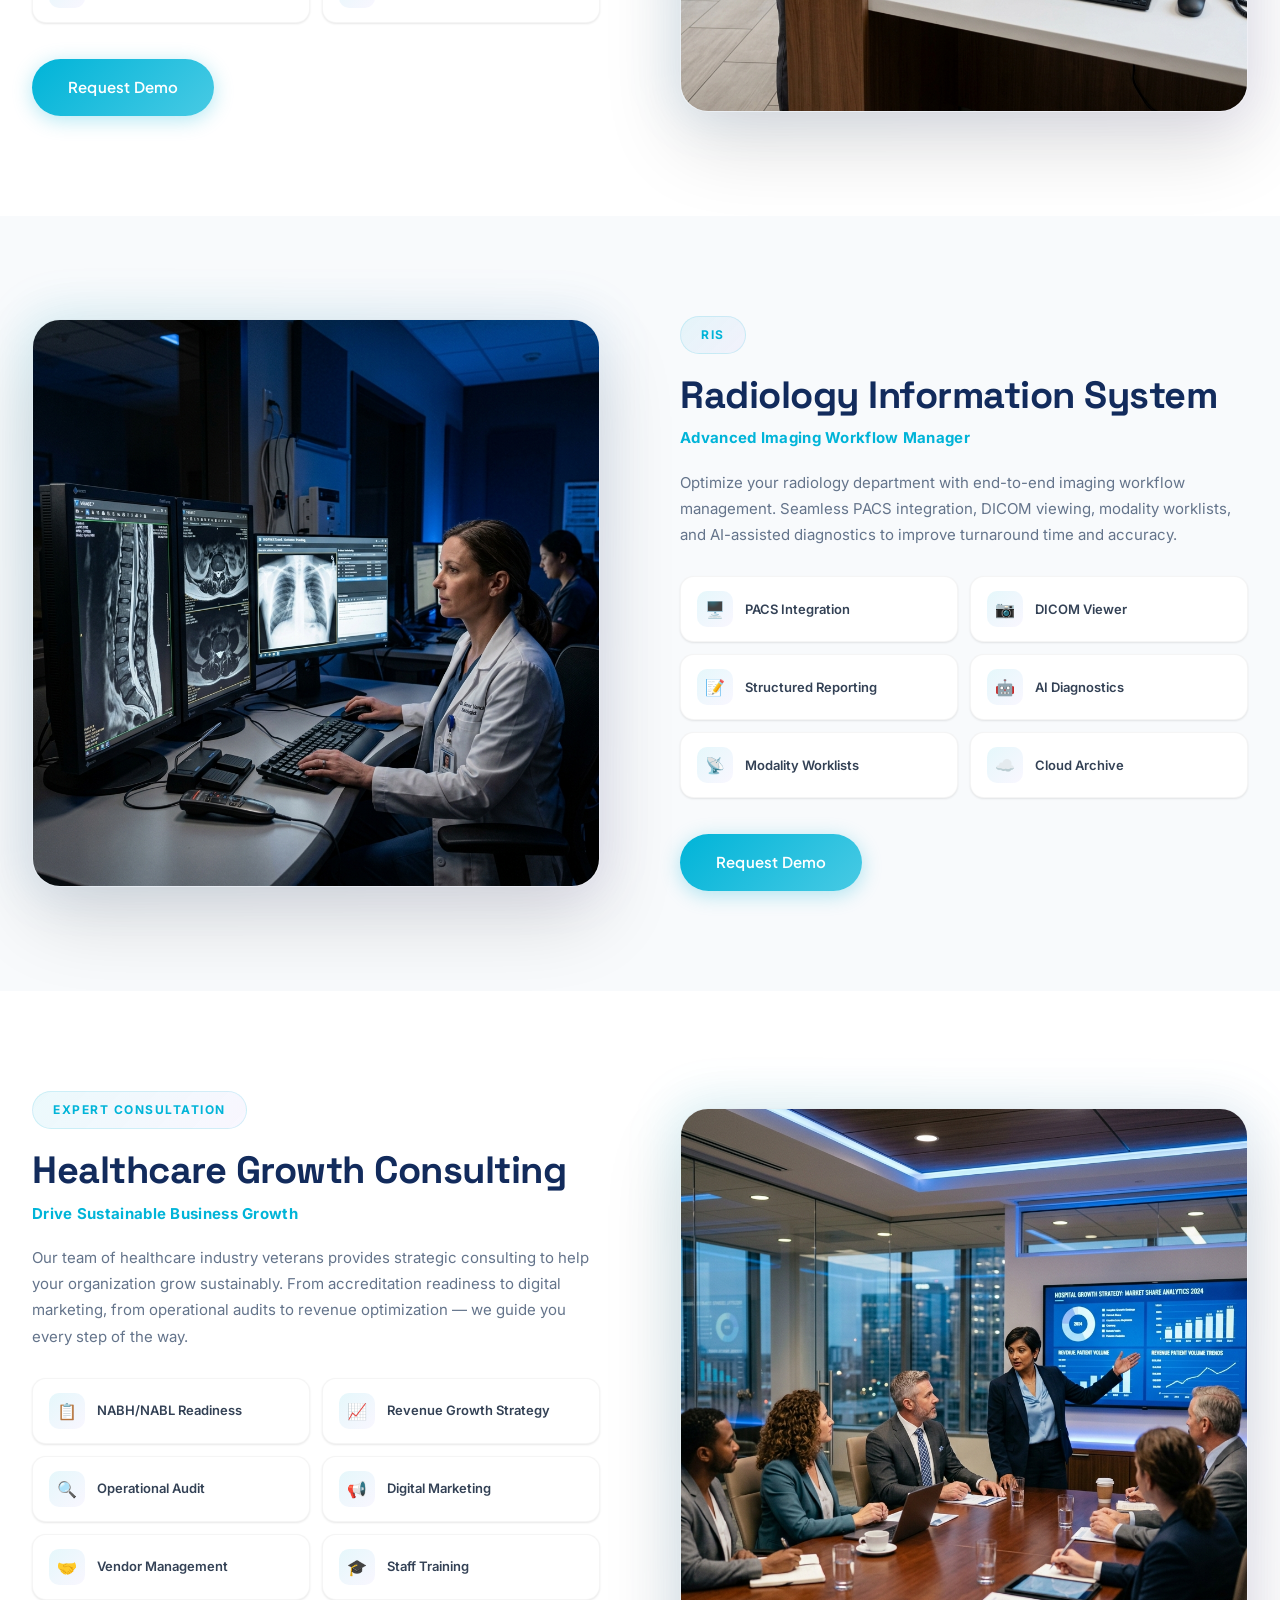
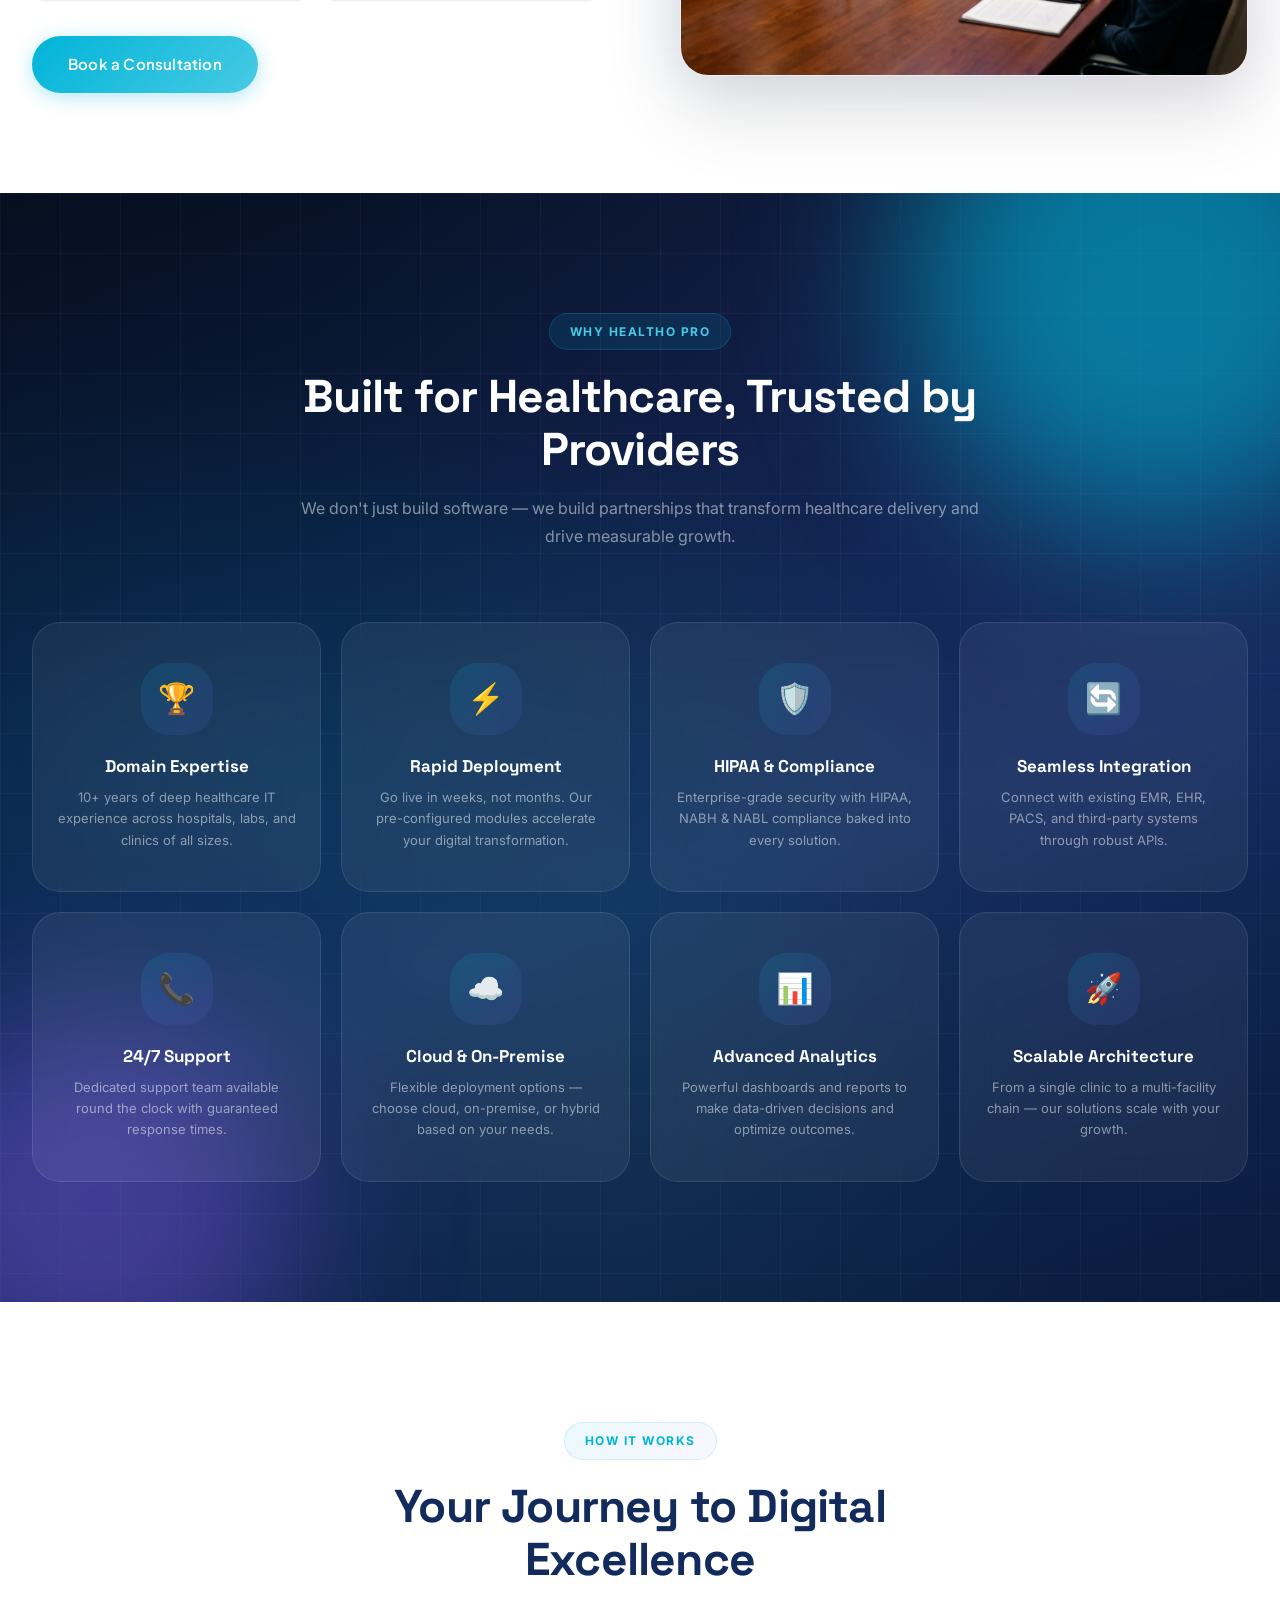
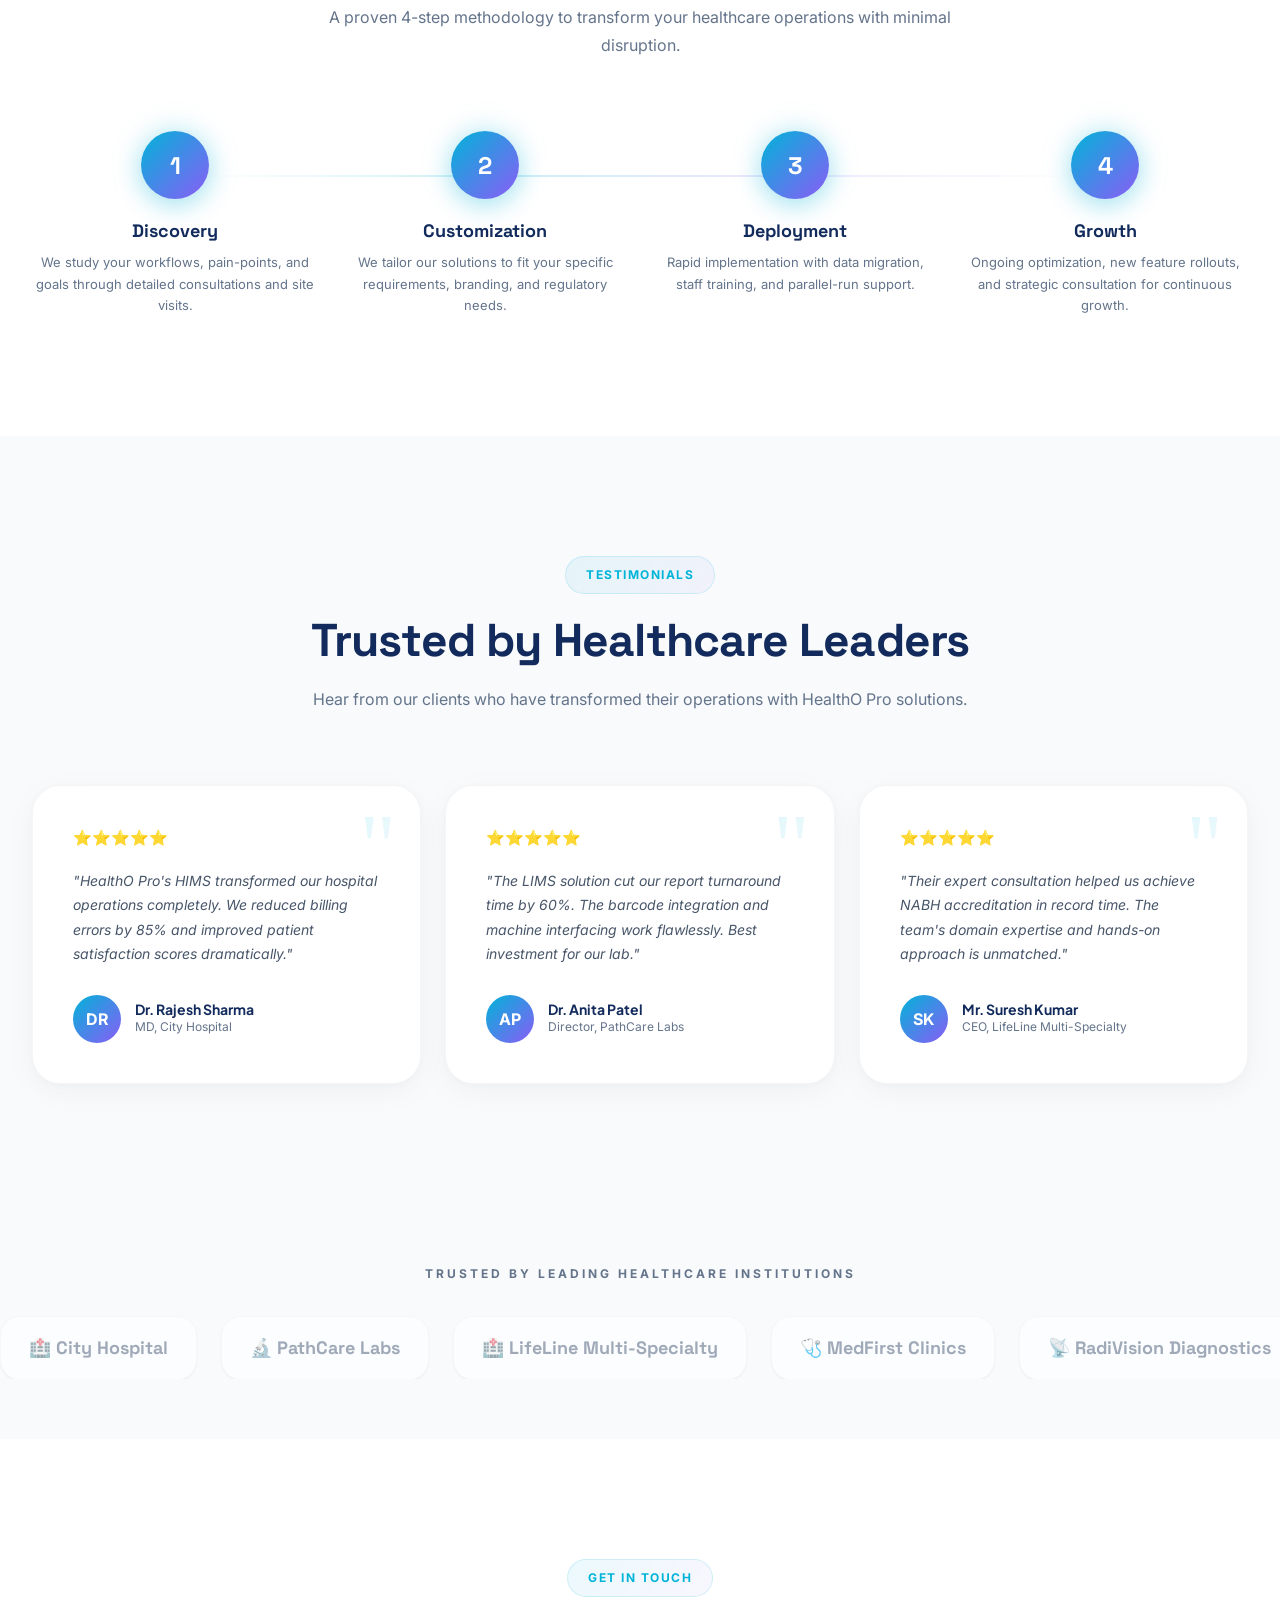
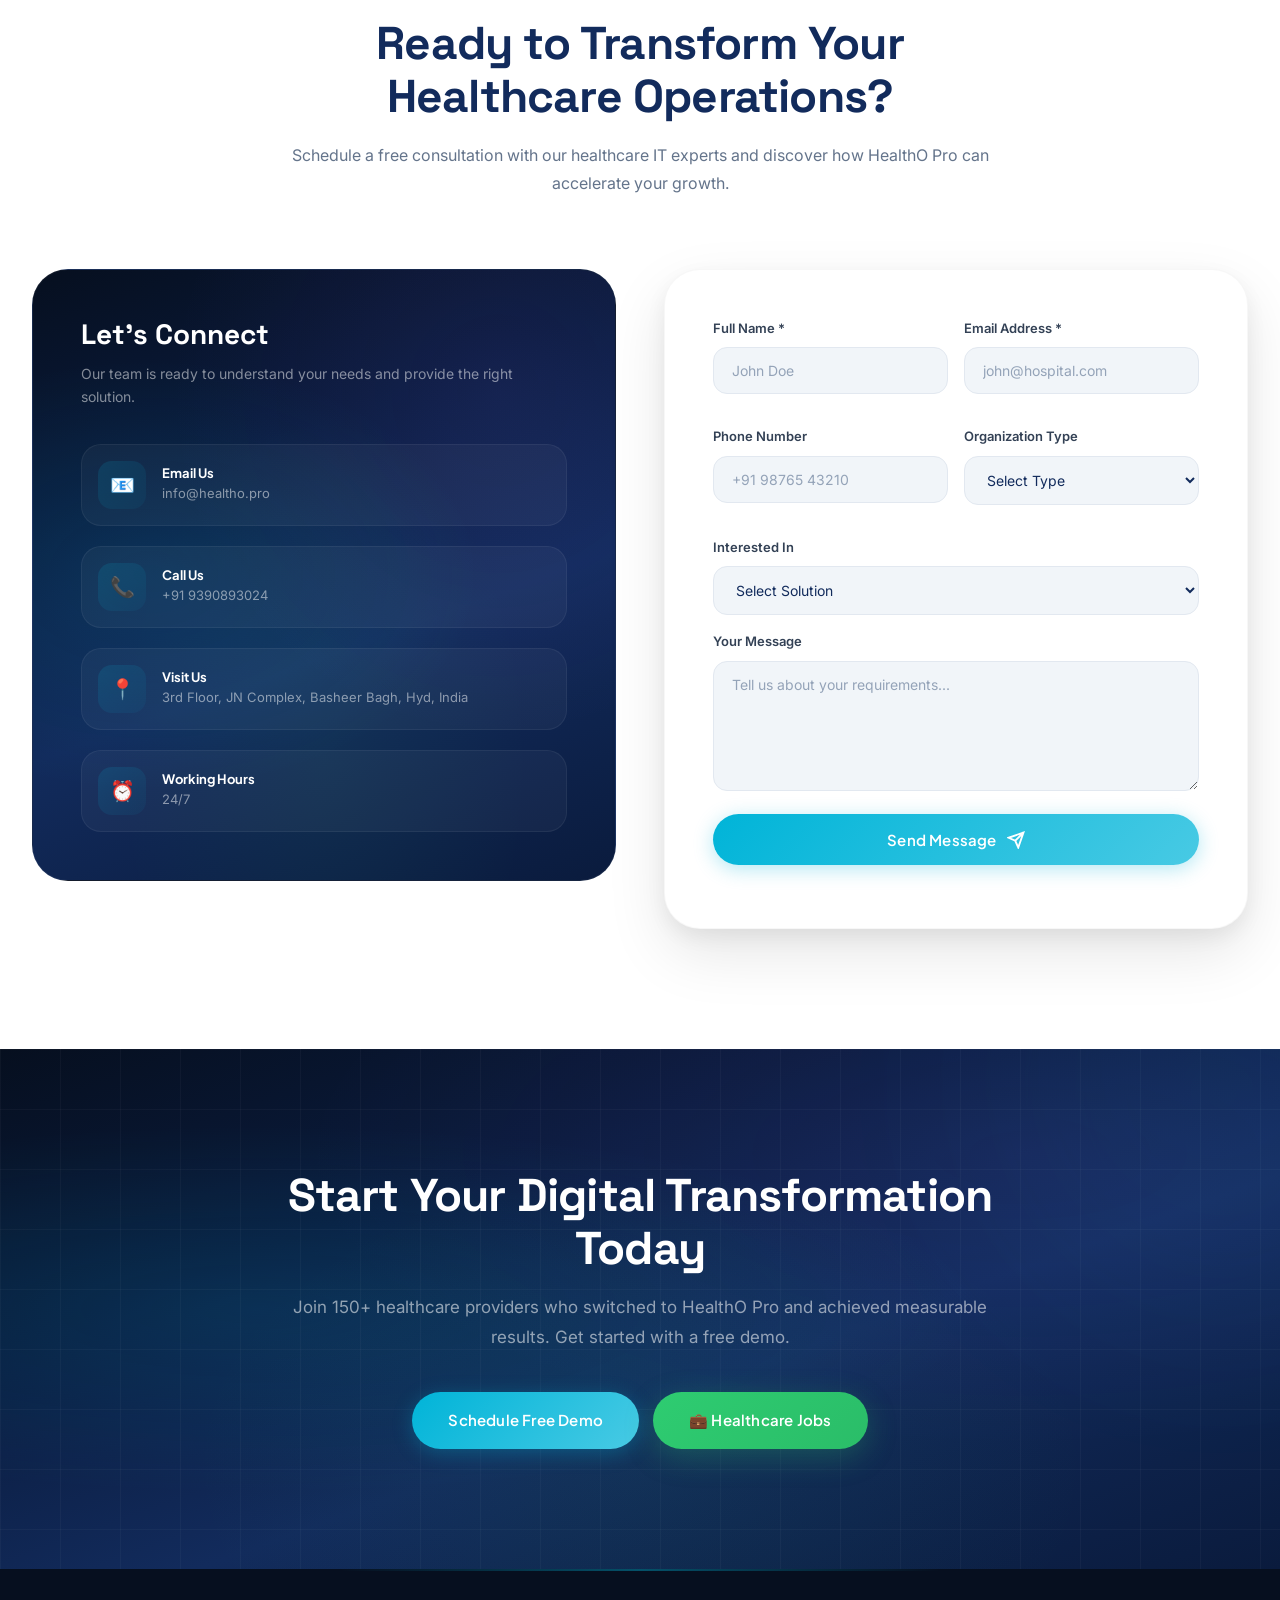
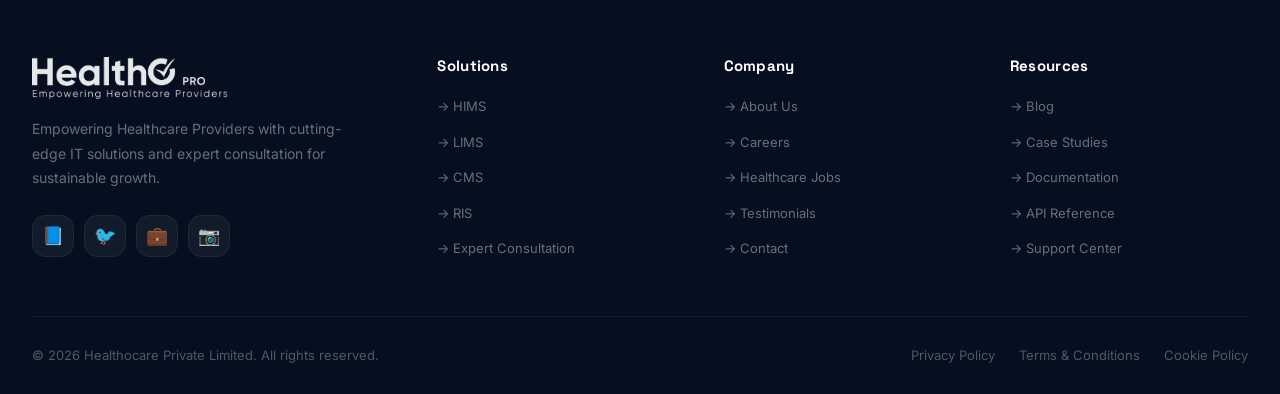
==== commit 08c68381: "scroll-up" ====
--- a/index.html
+++ b/index.html
@@ -575,9 +575,7 @@
             </div>
         </div>
     </div>
-</footer>
-
-<button class="back-to-top" id="backToTop" aria-label="Back to top">↑</button>
+
 
 <script src="script.js"></script>
 </body>
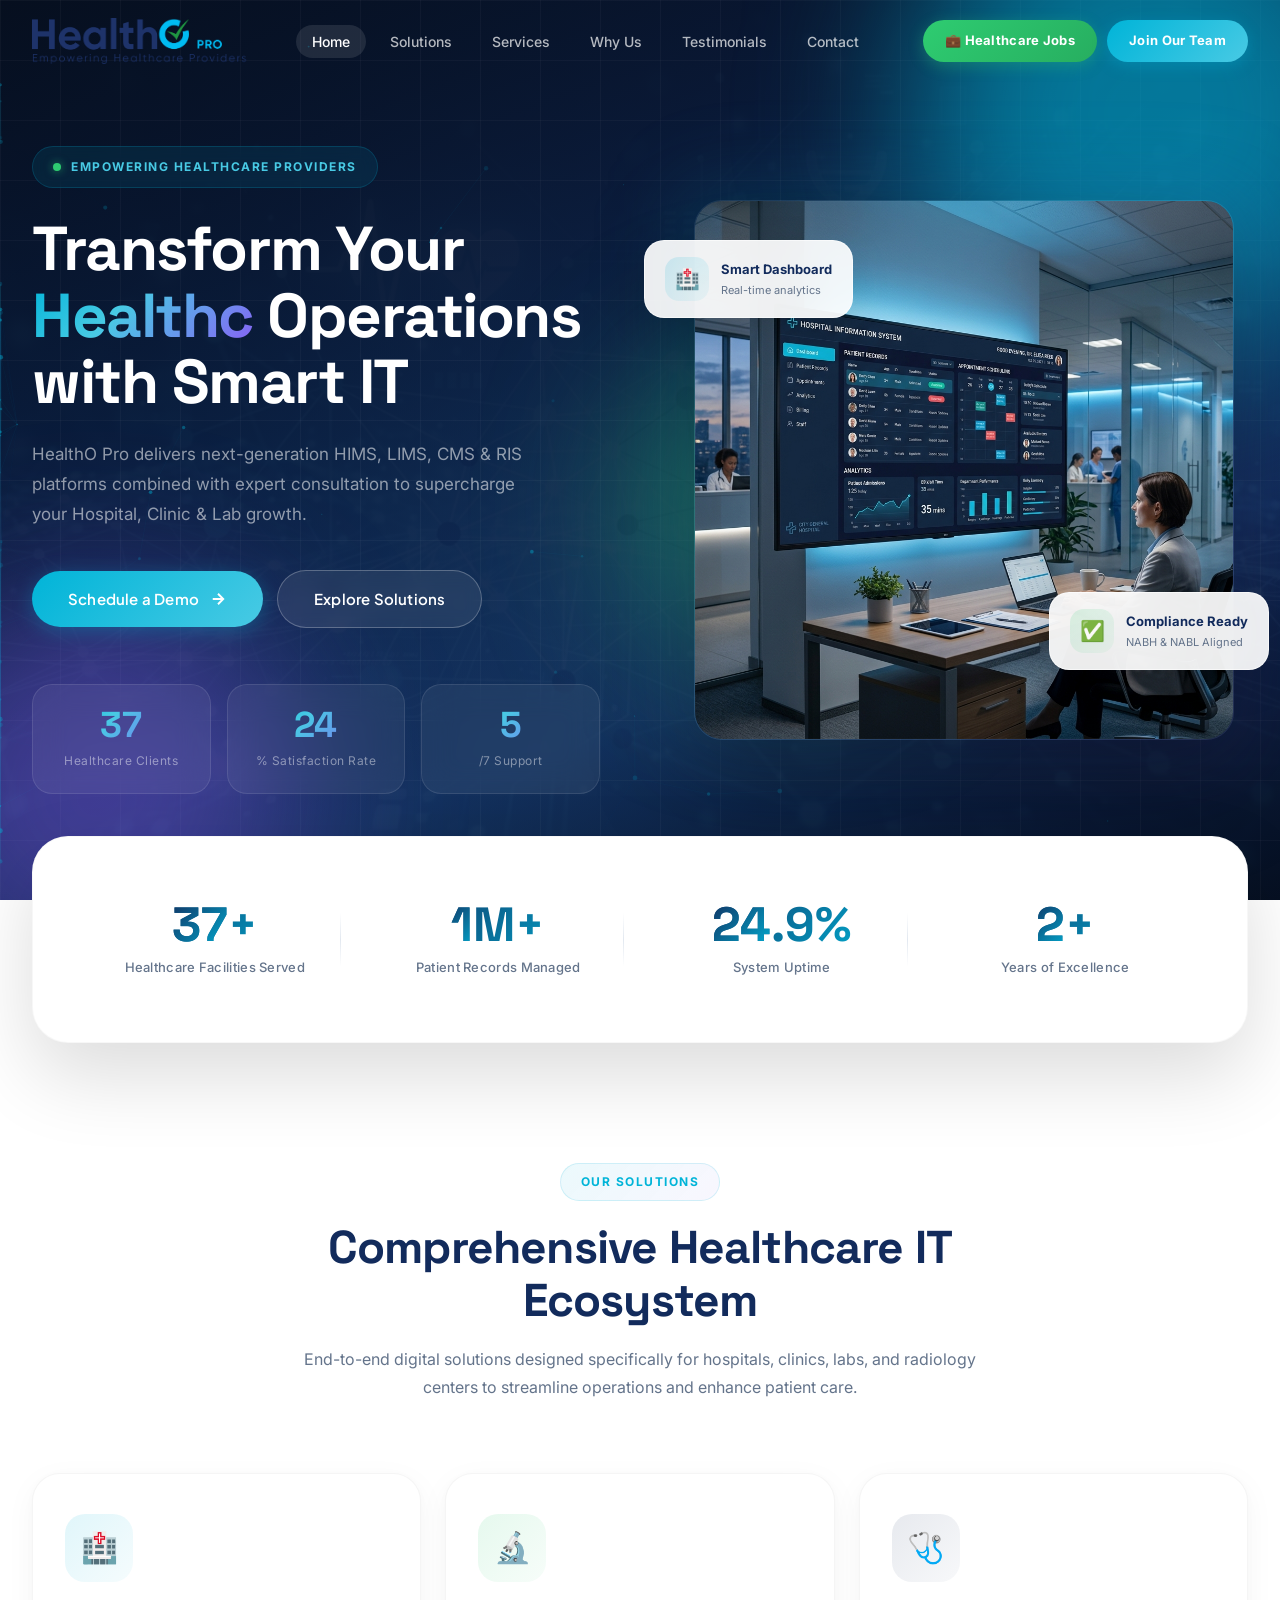
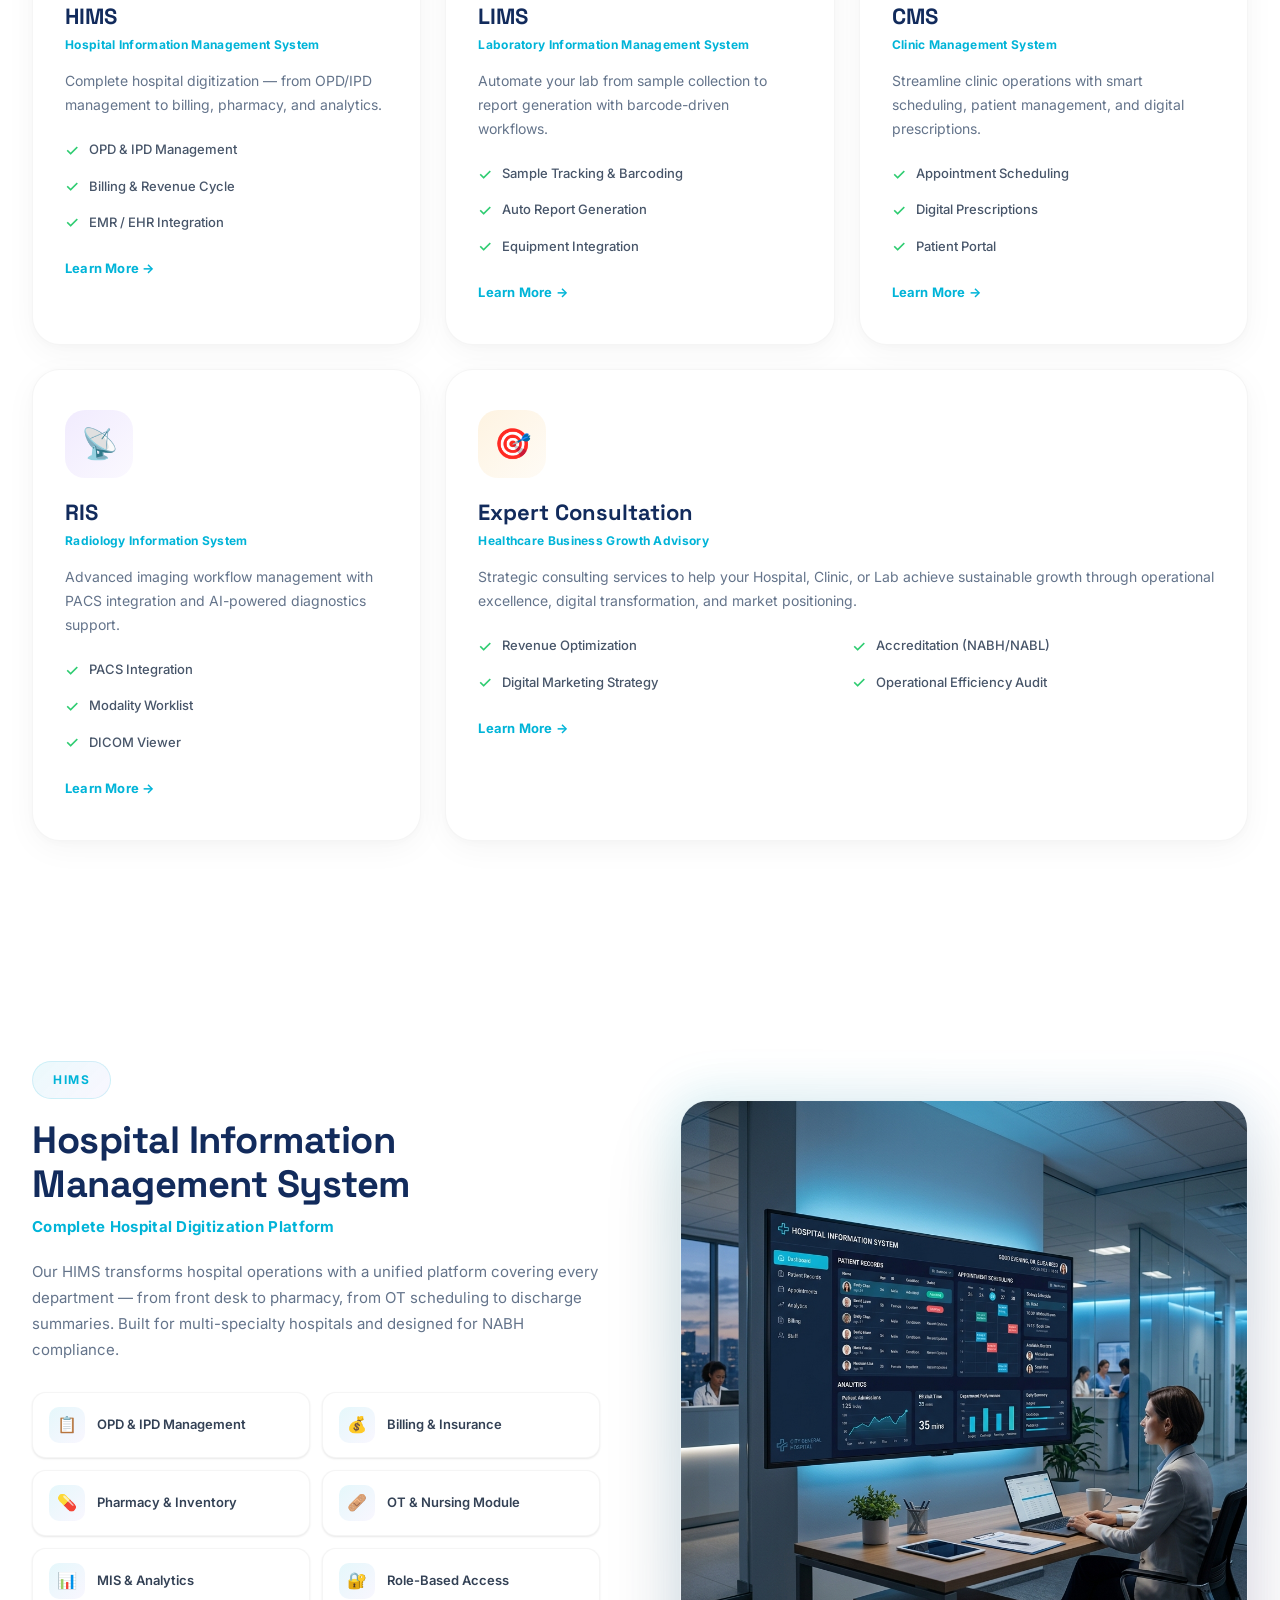
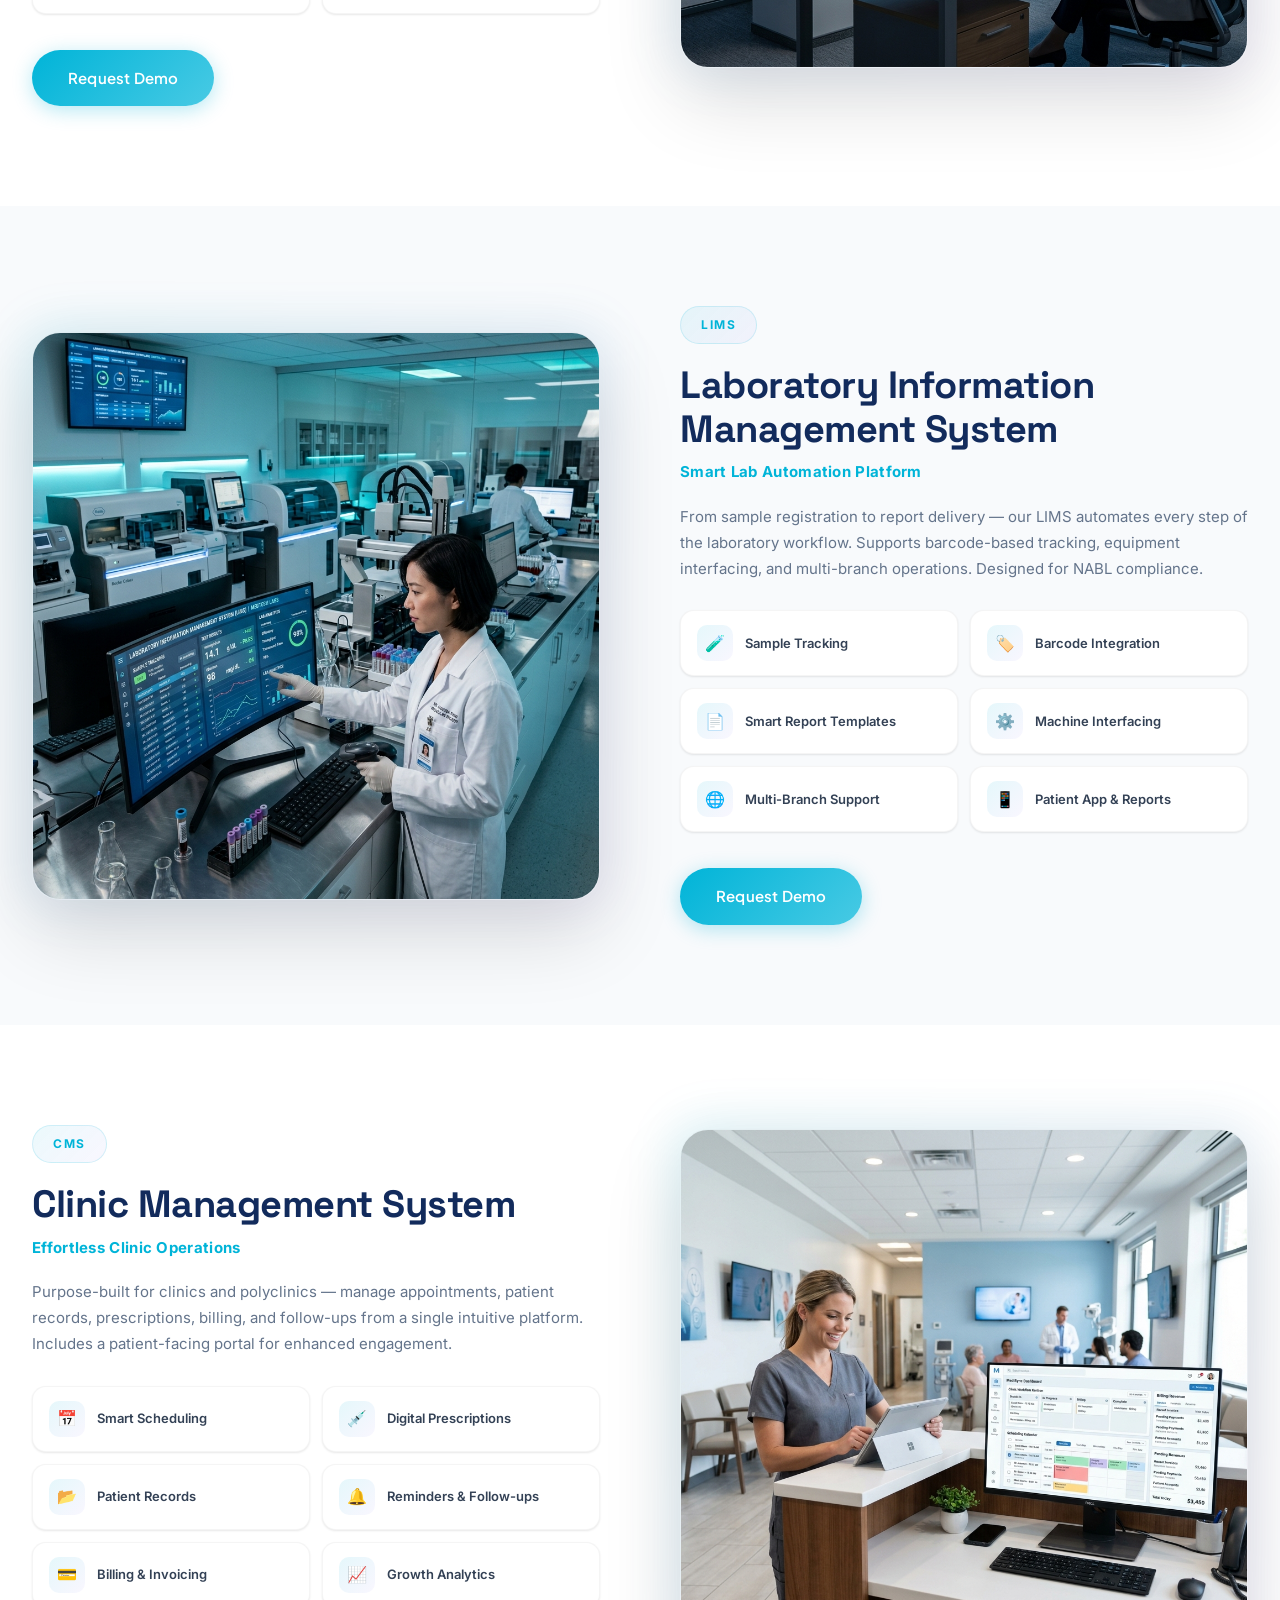
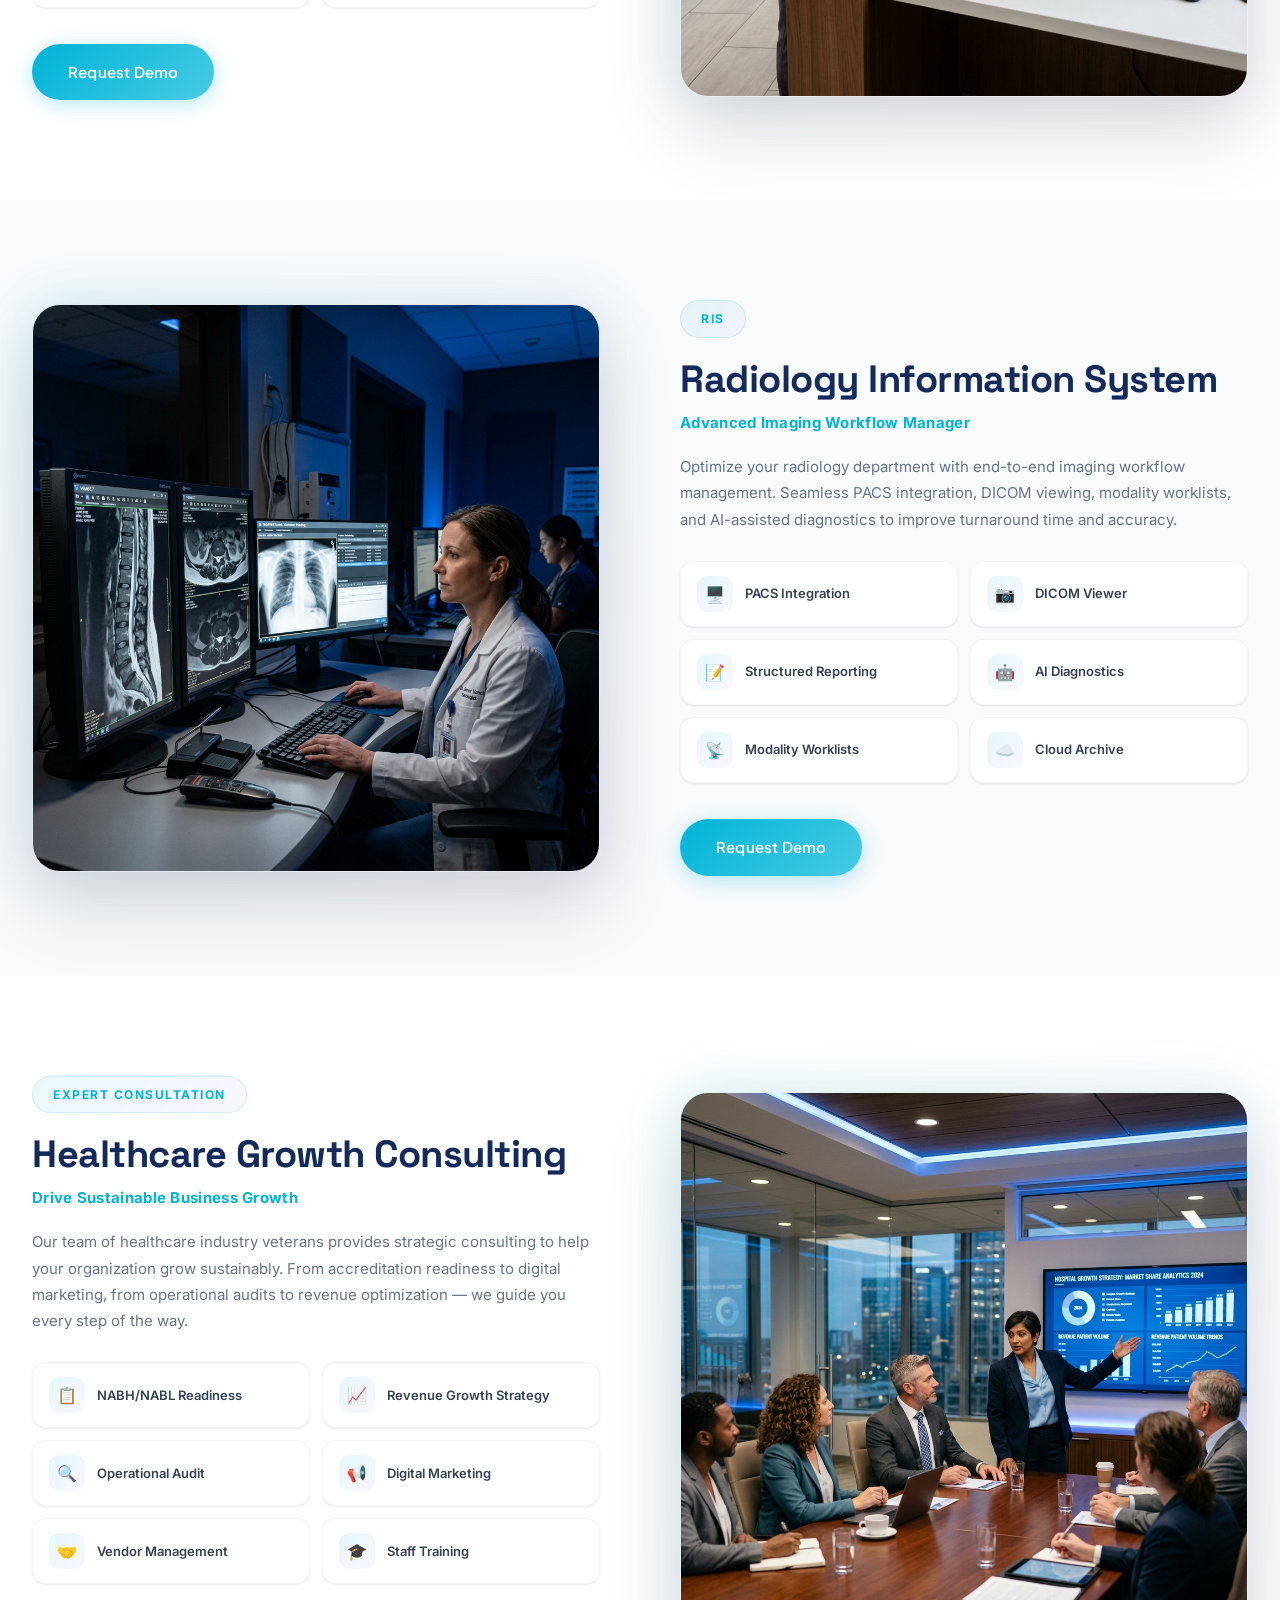
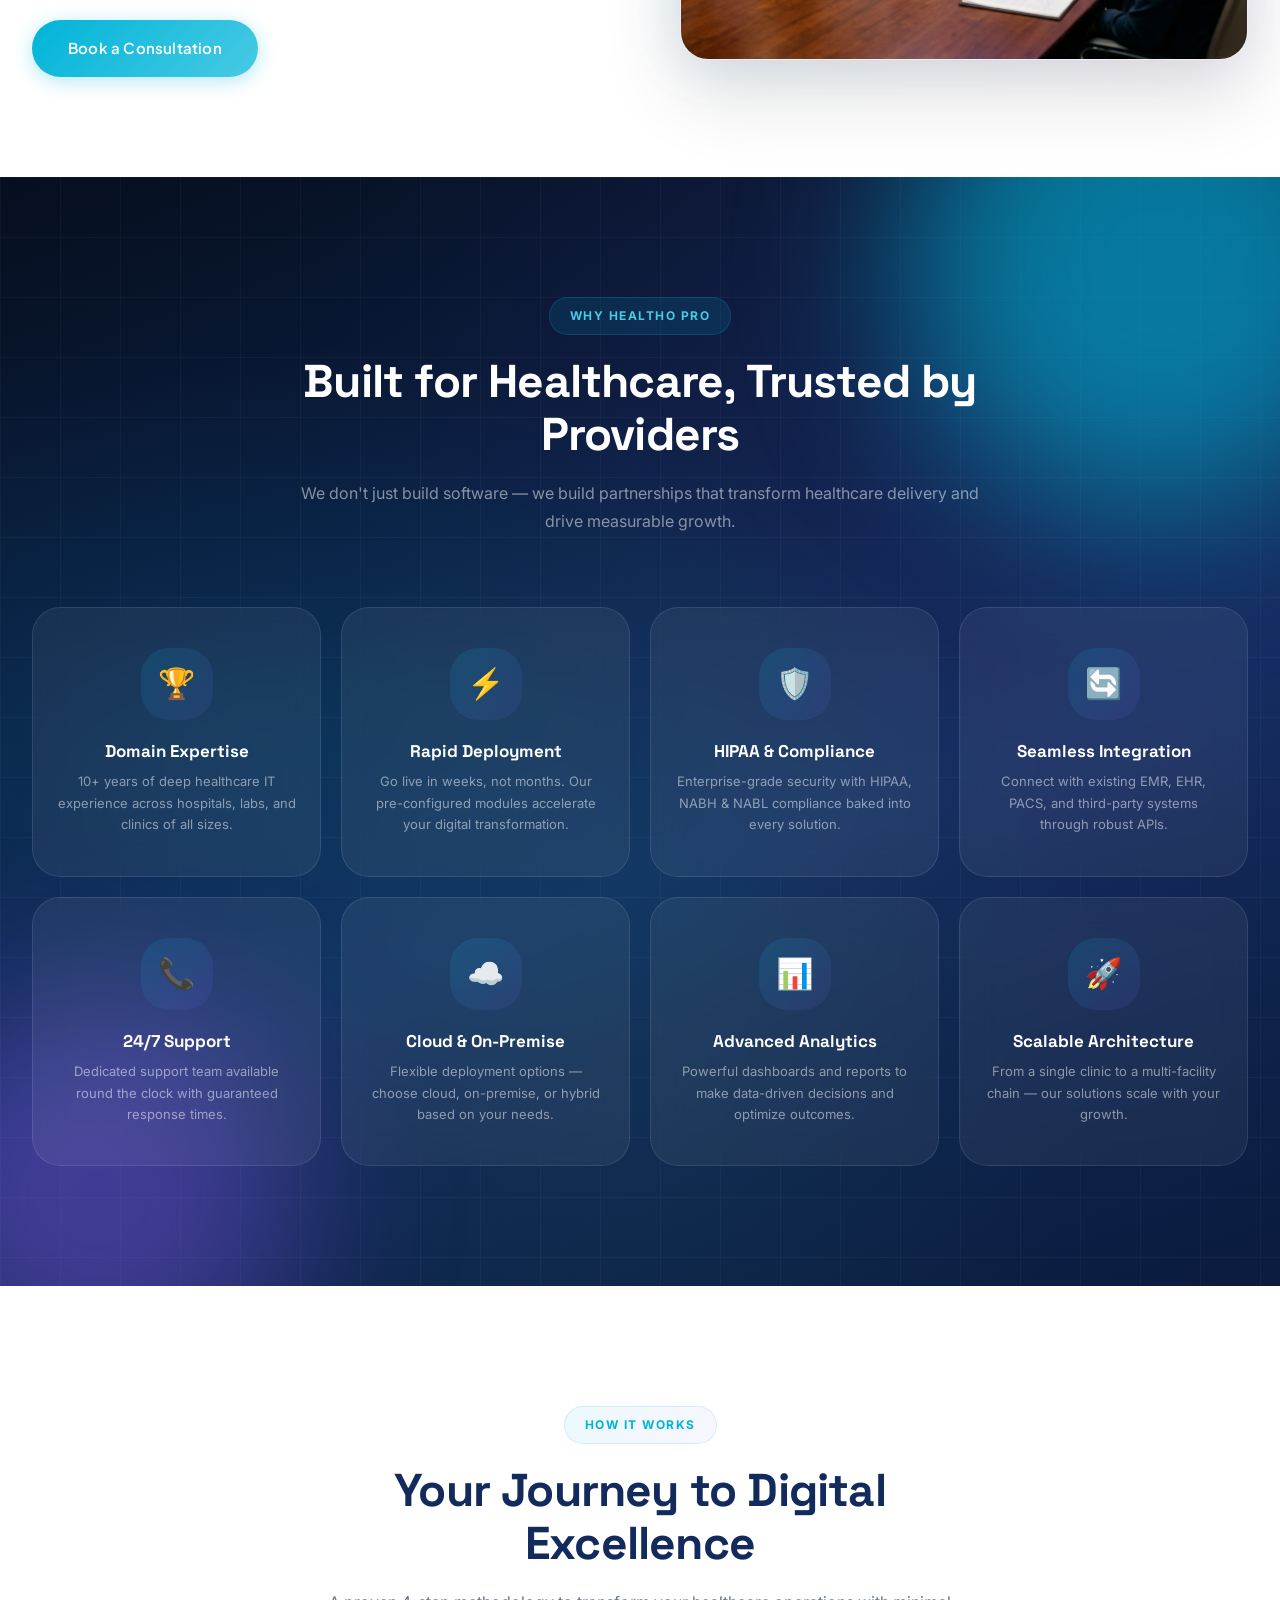
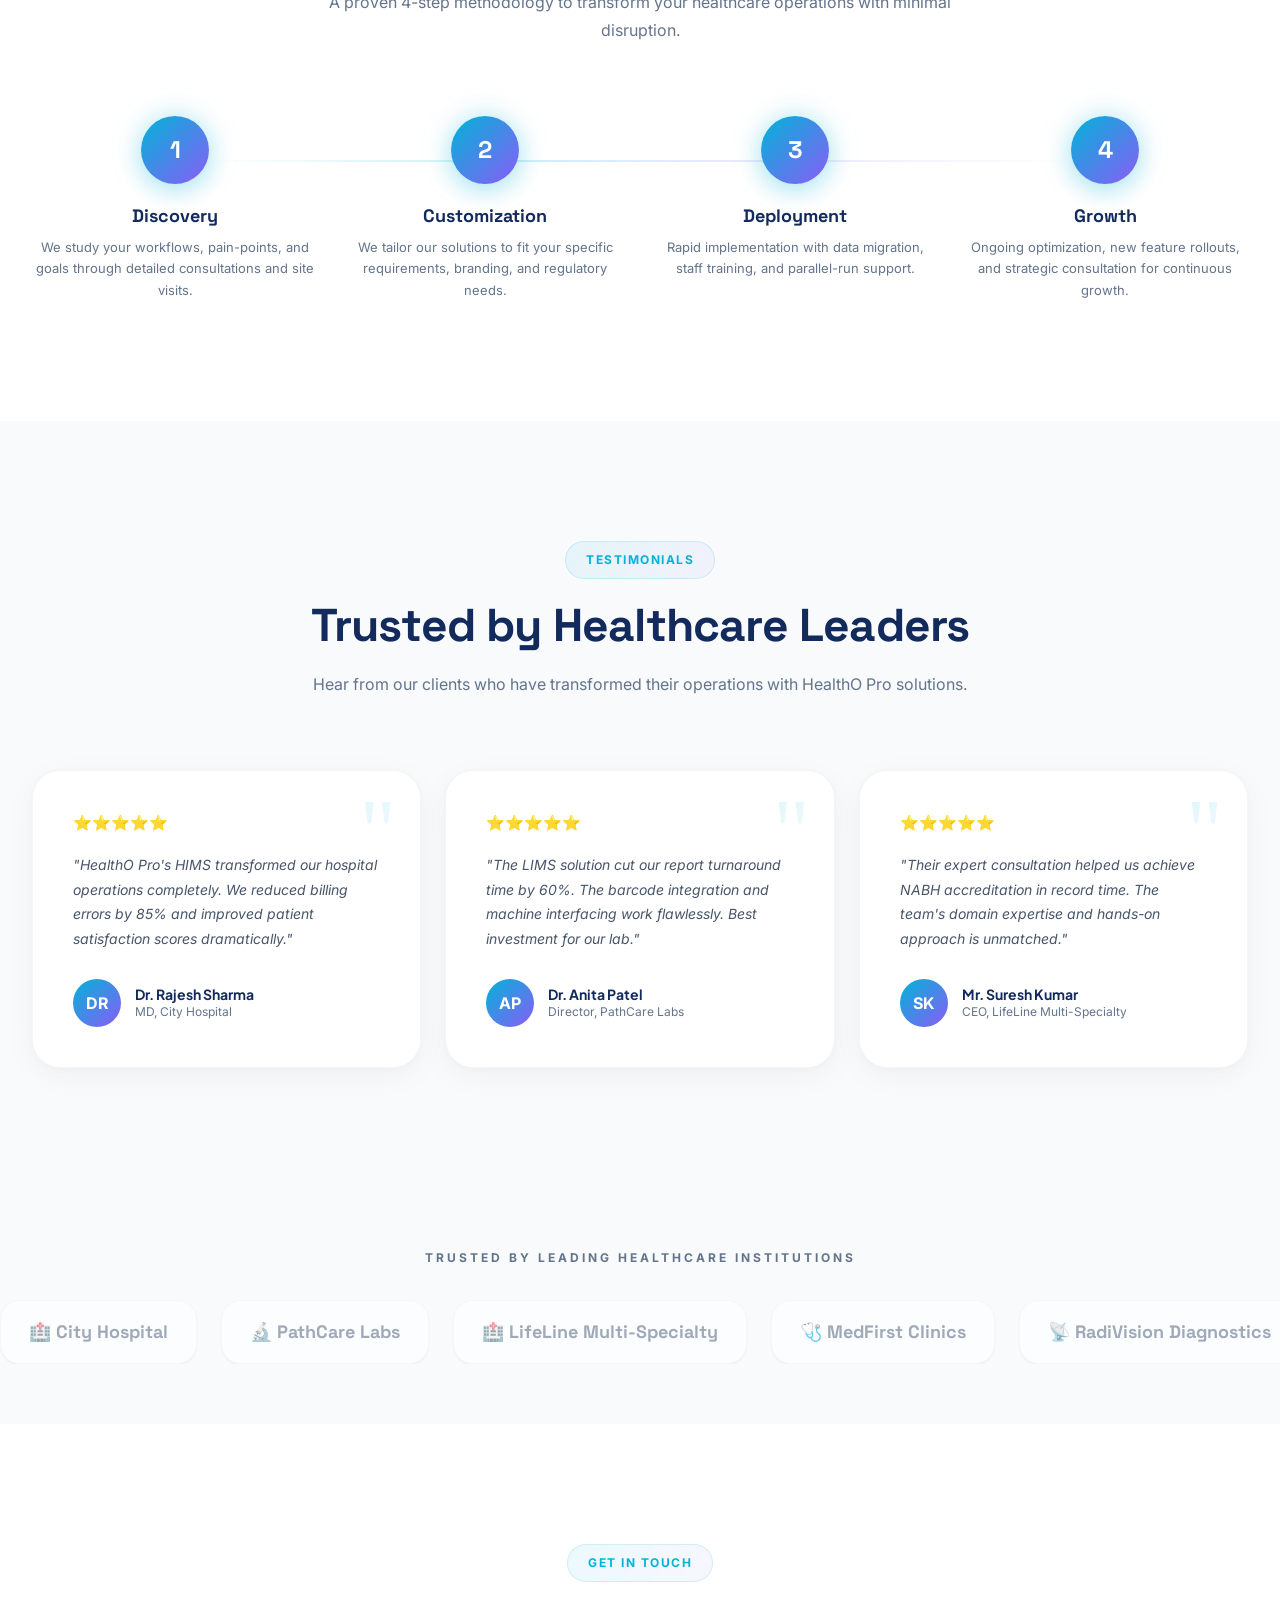
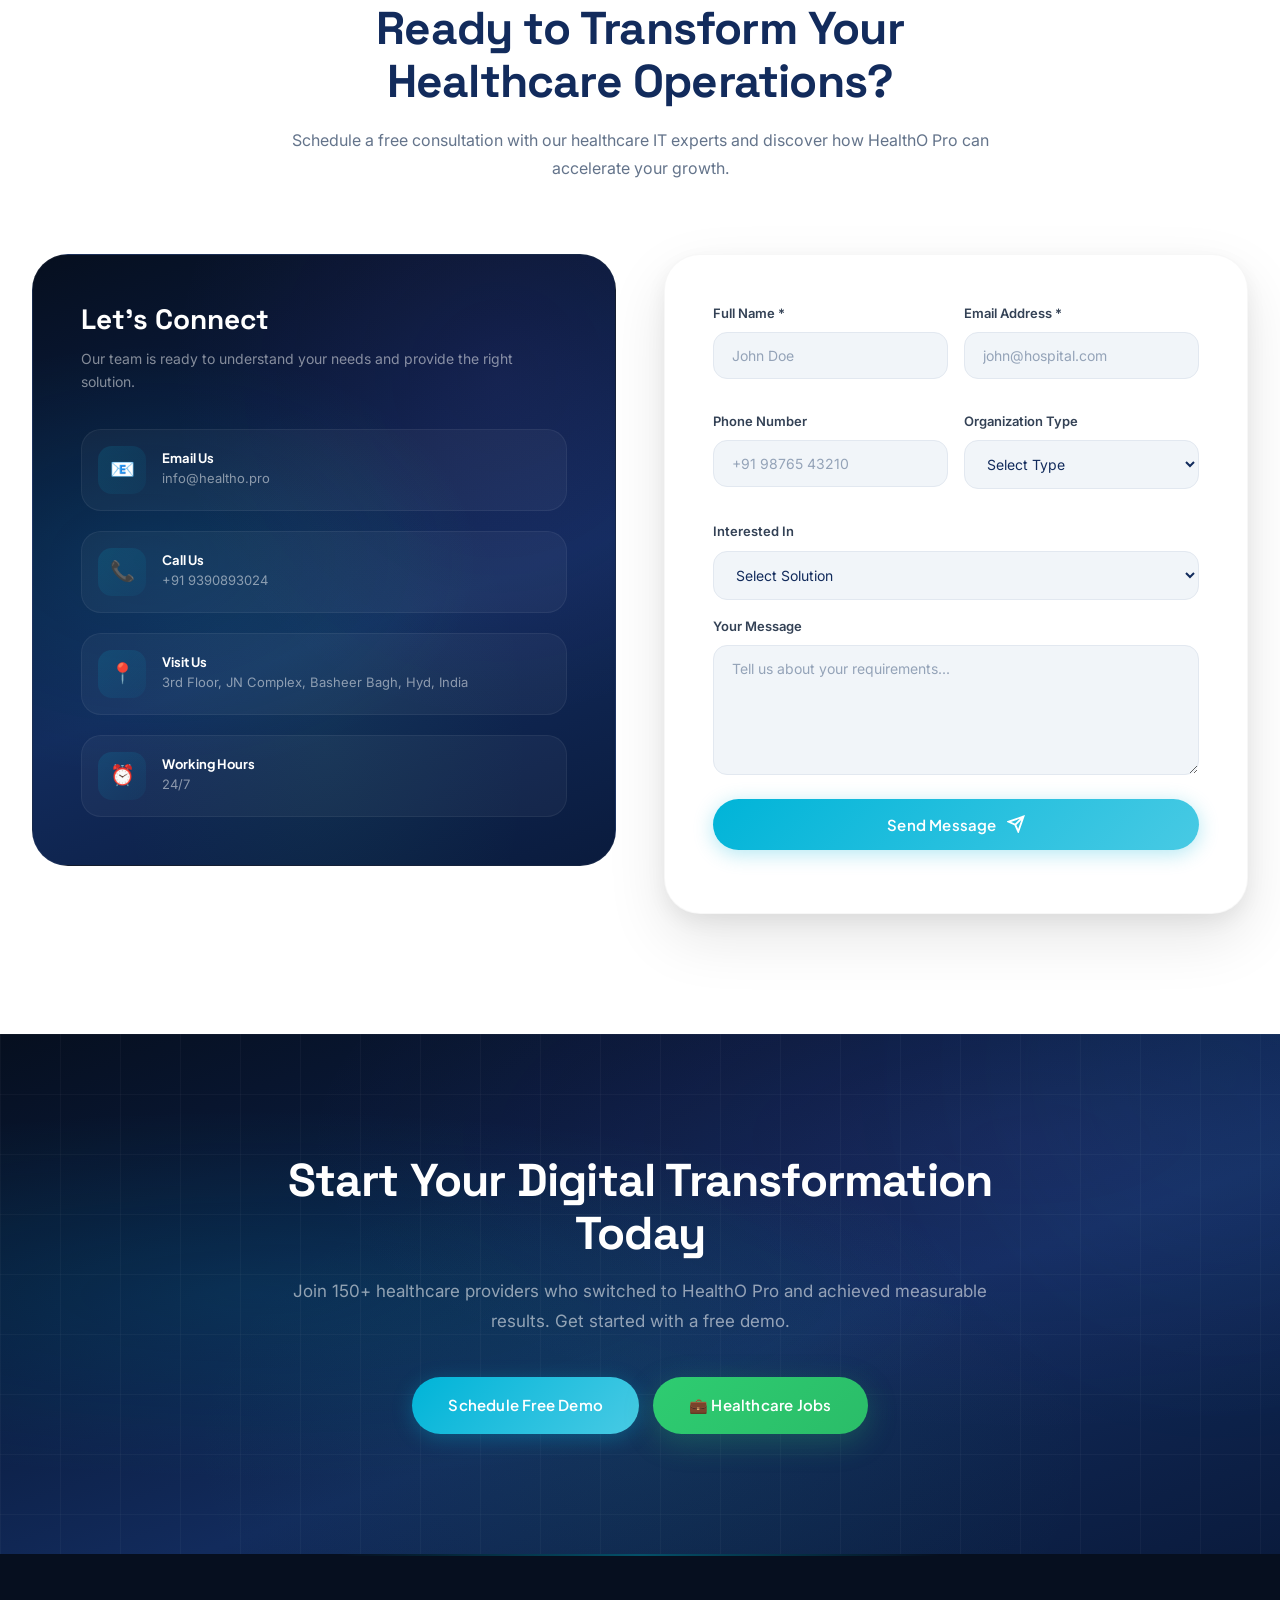
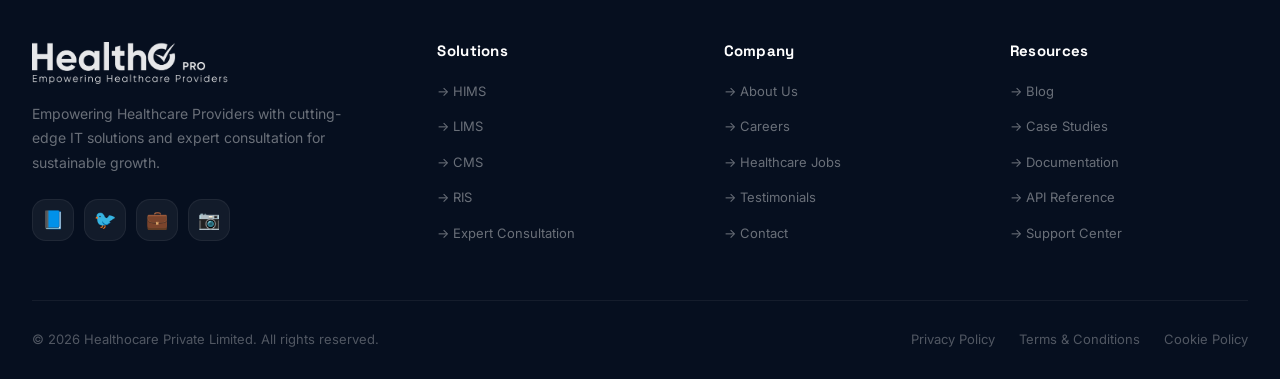
==== commit b8f30cc8: "fixed issues" ====
--- a/index.html
+++ b/index.html
@@ -575,6 +575,7 @@
             </div>
         </div>
     </div>
+</footer>
 
 
 <script src="script.js"></script>
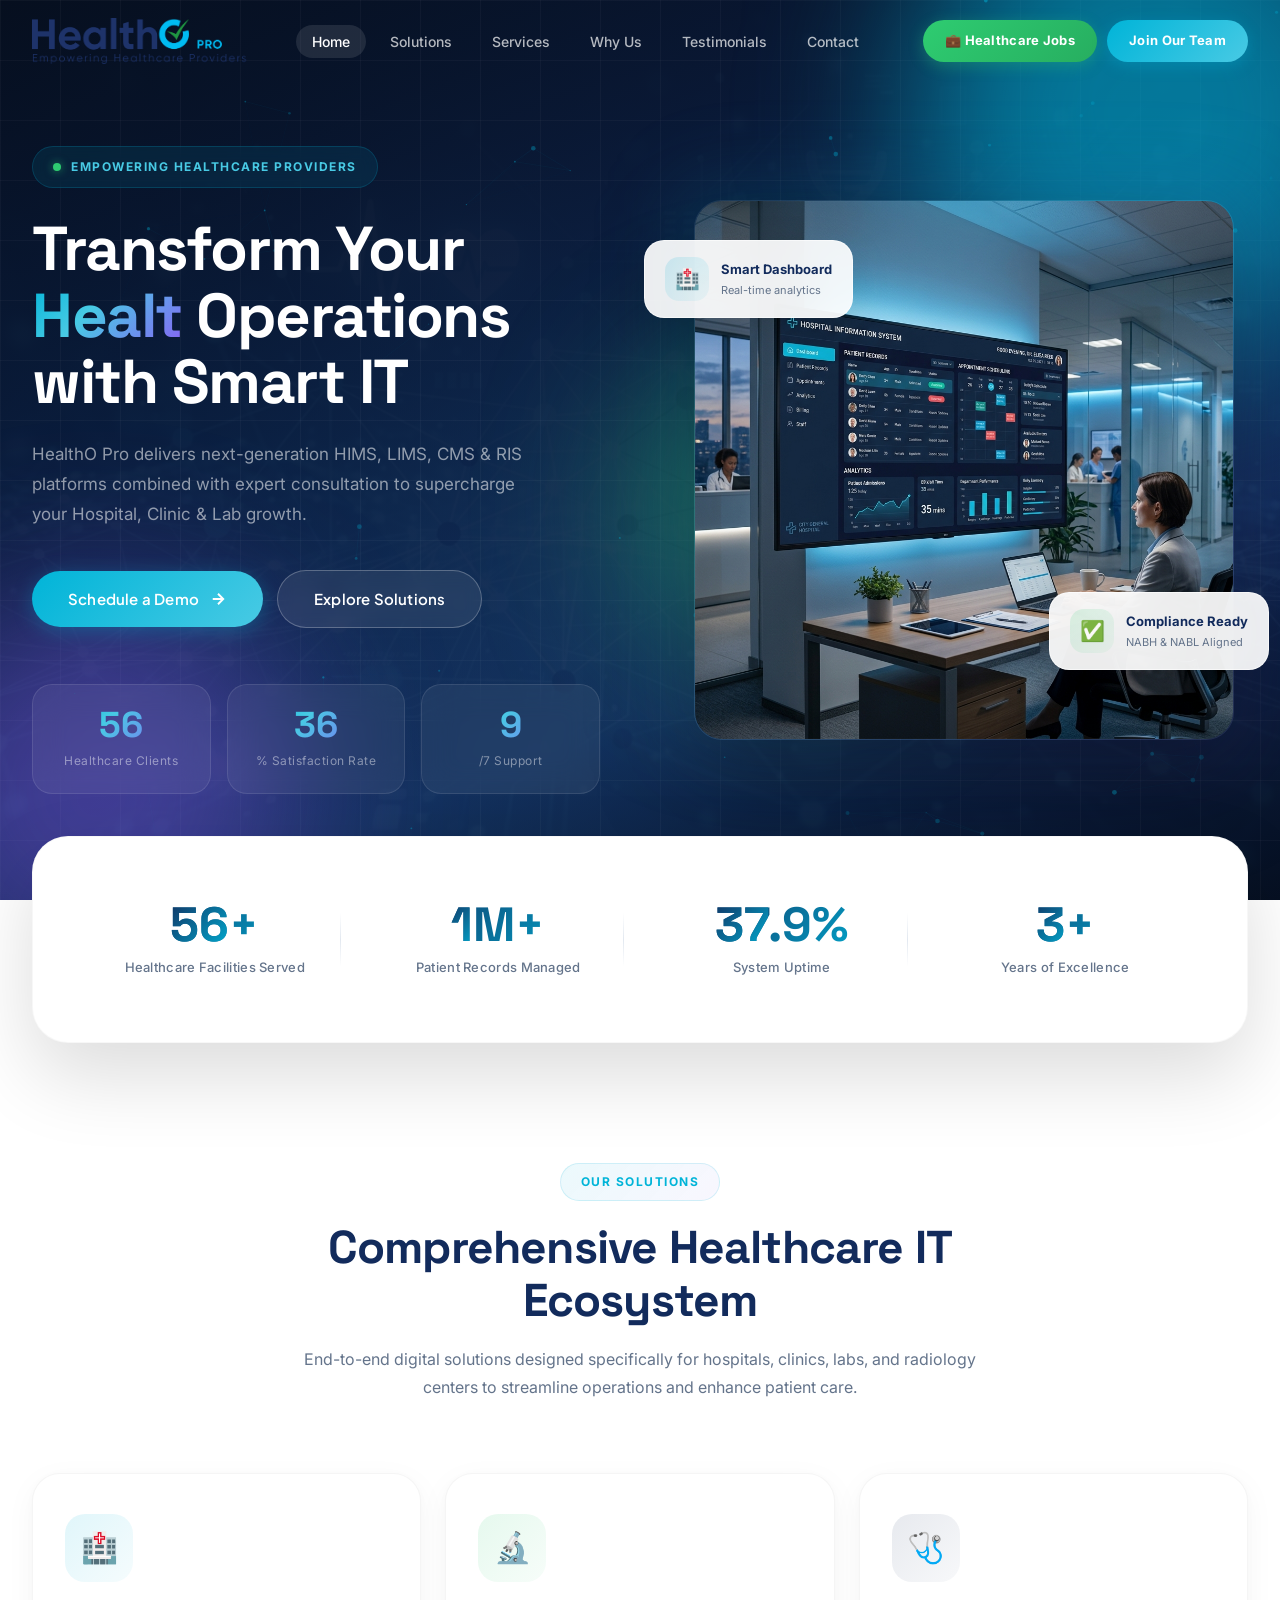
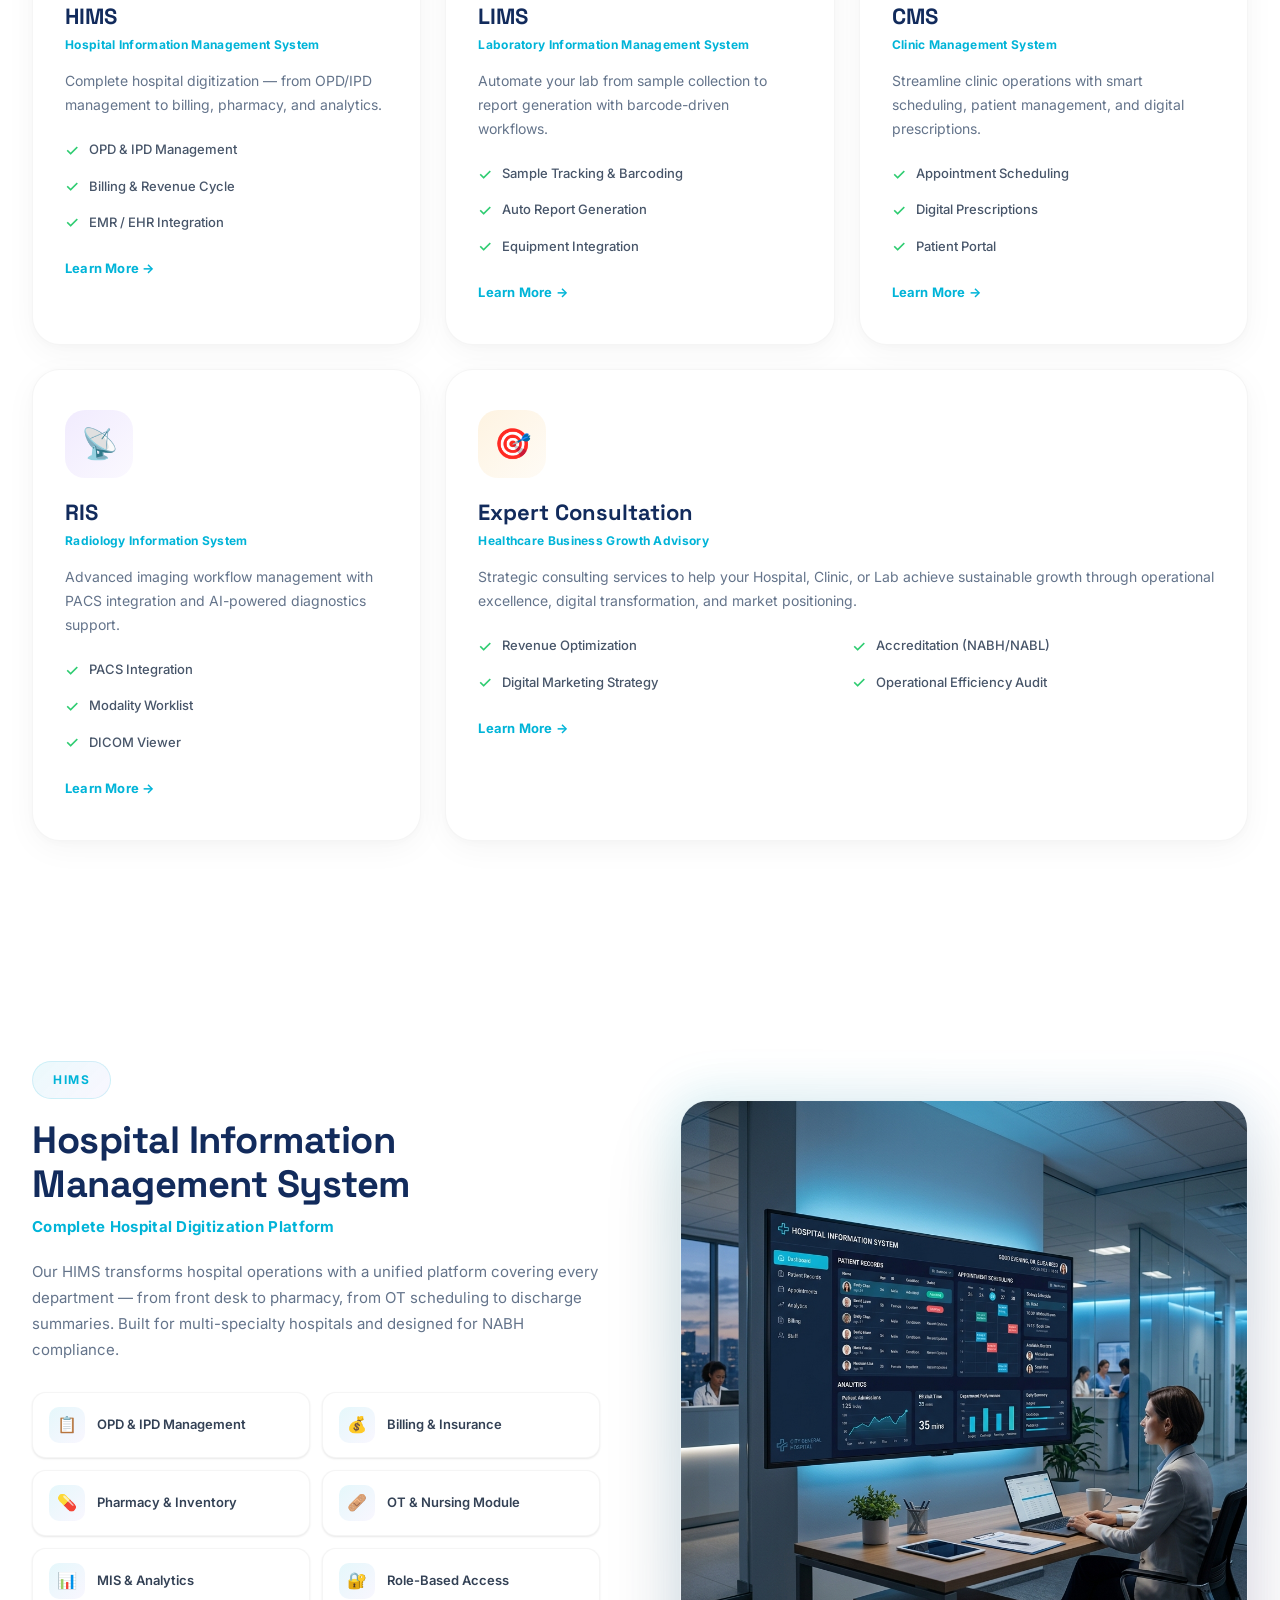
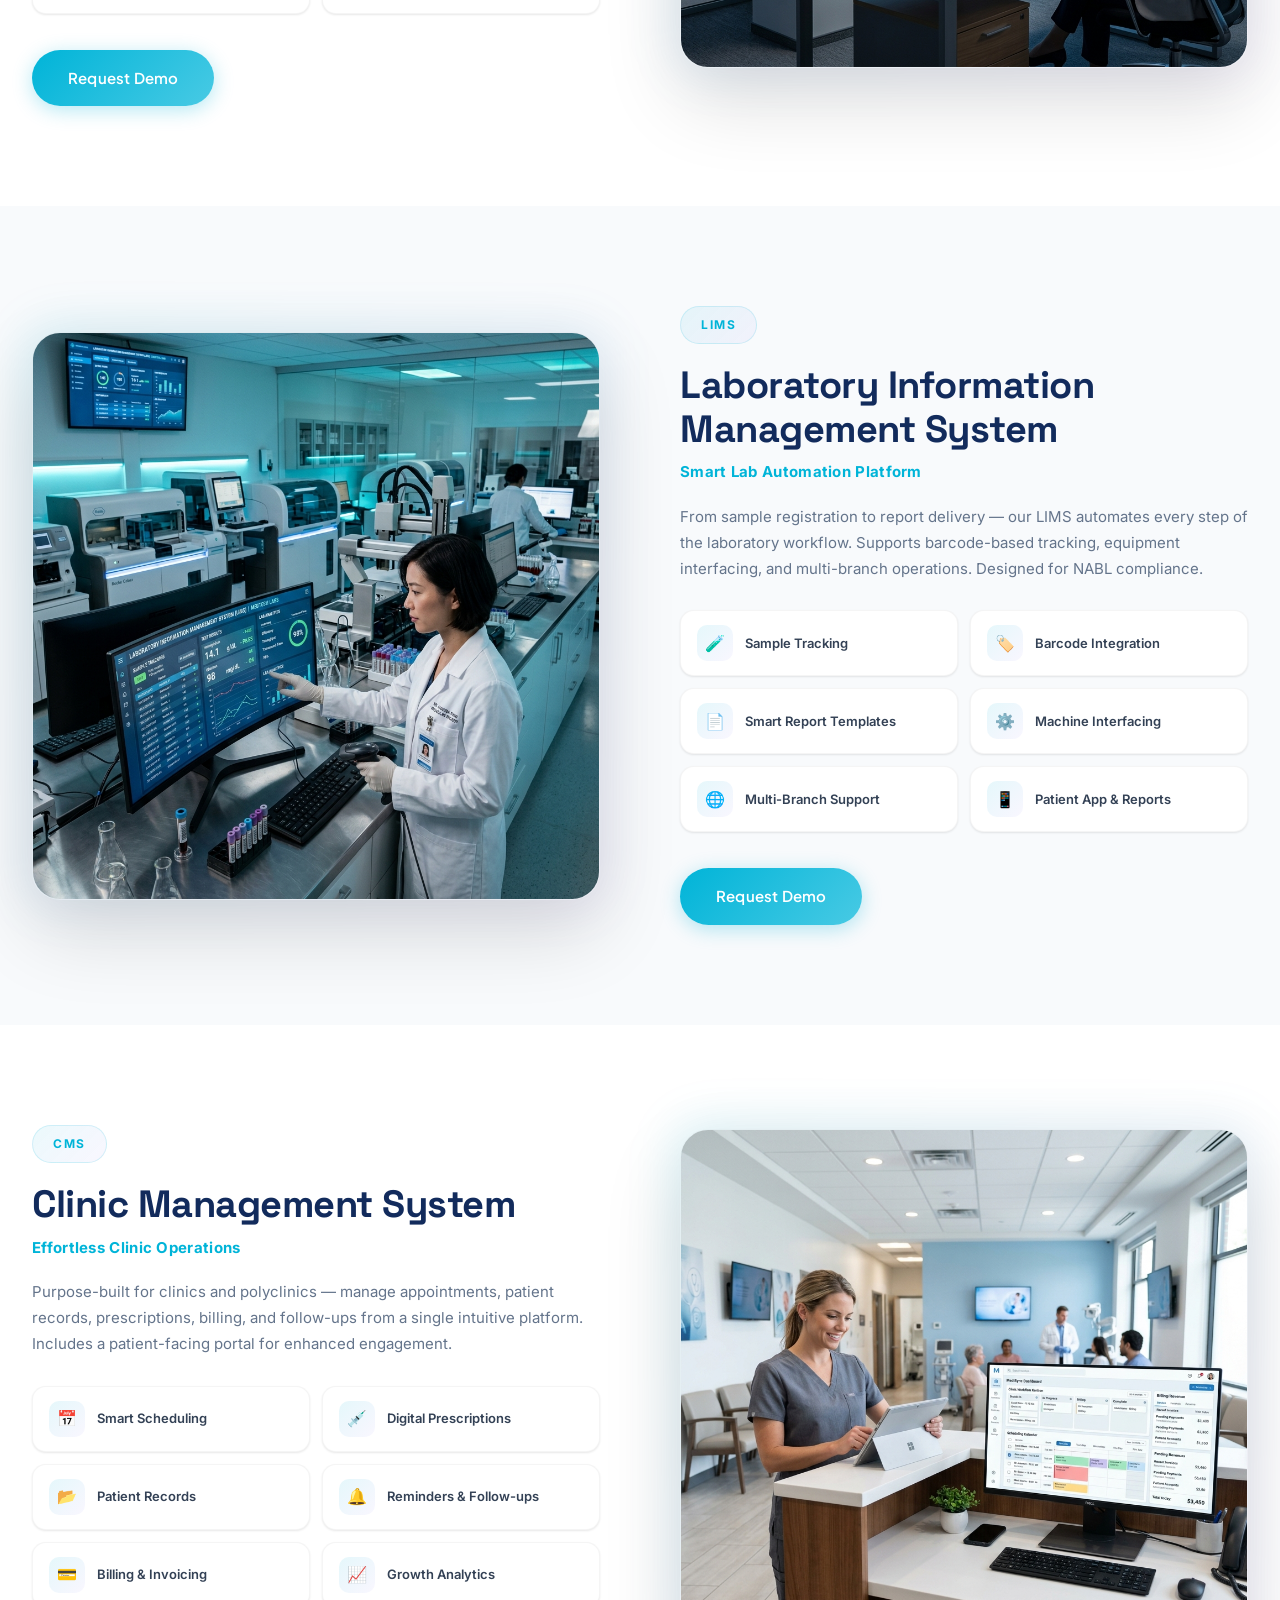
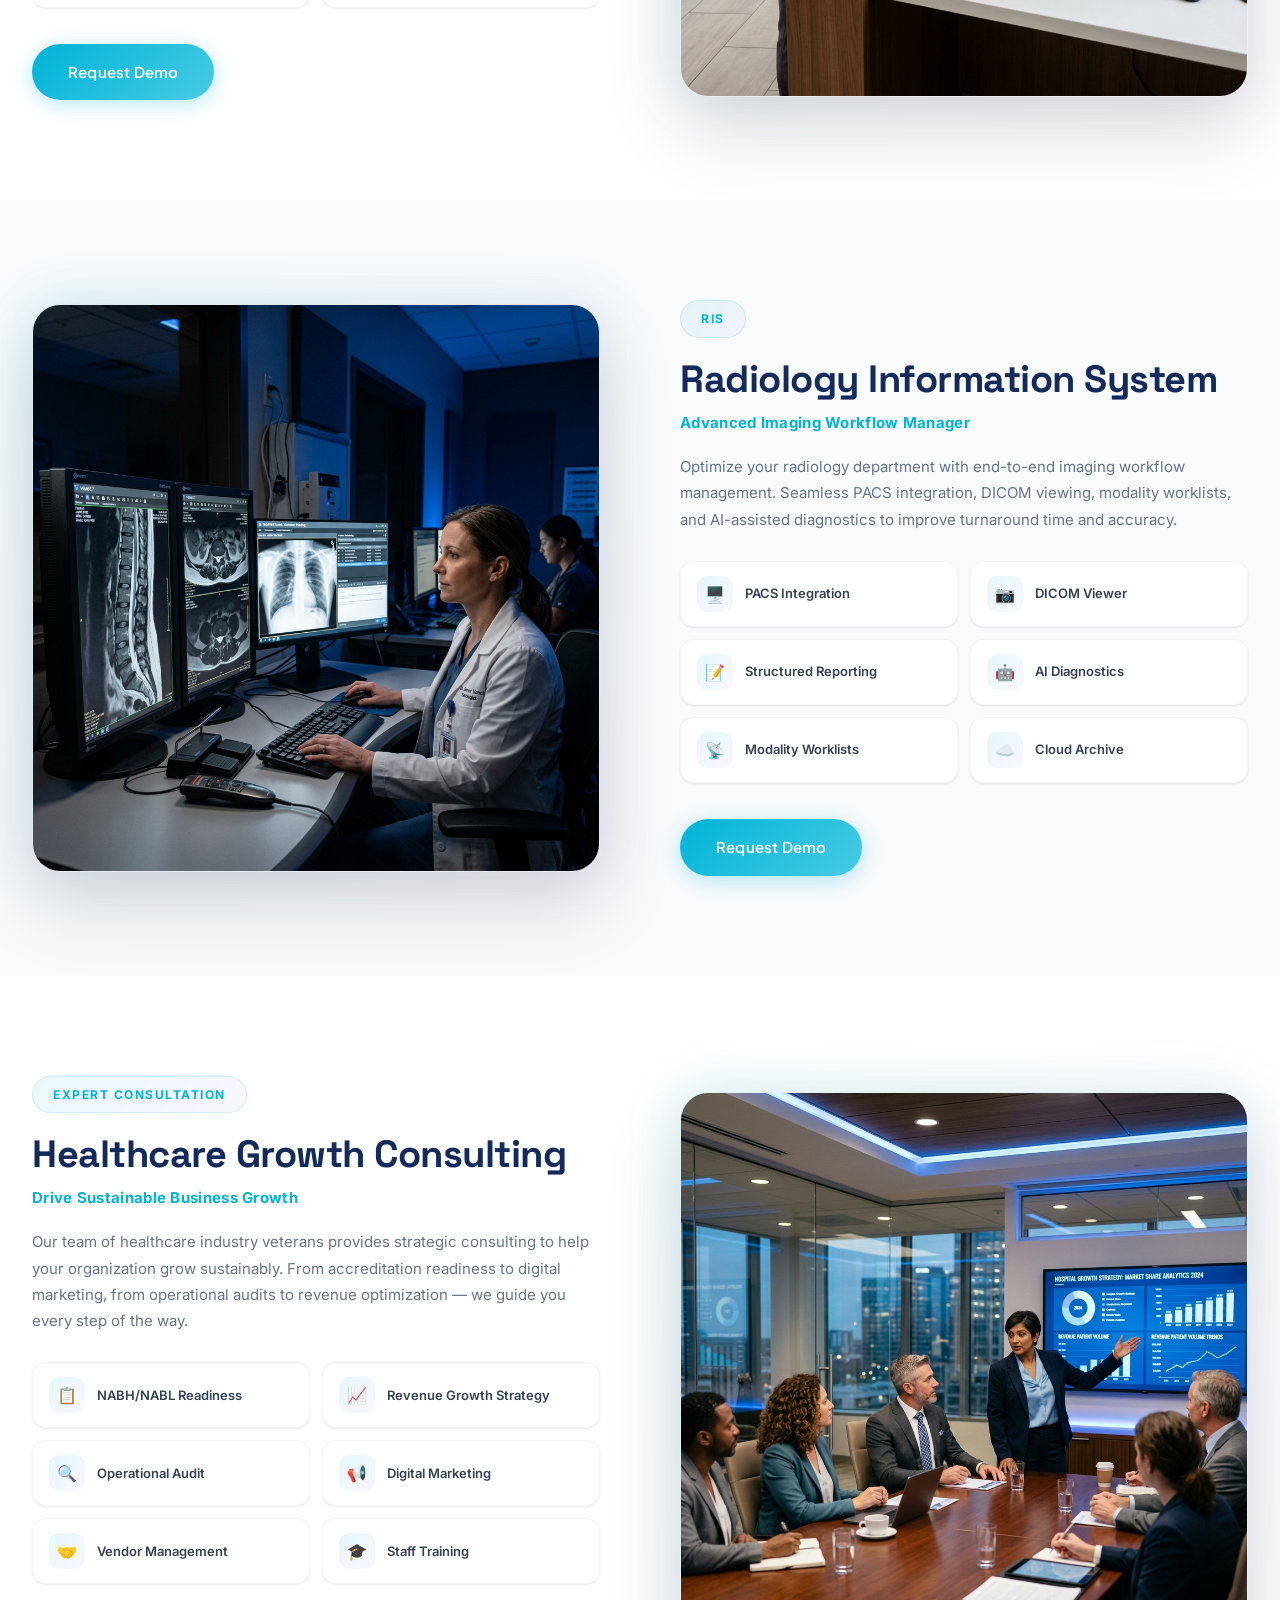
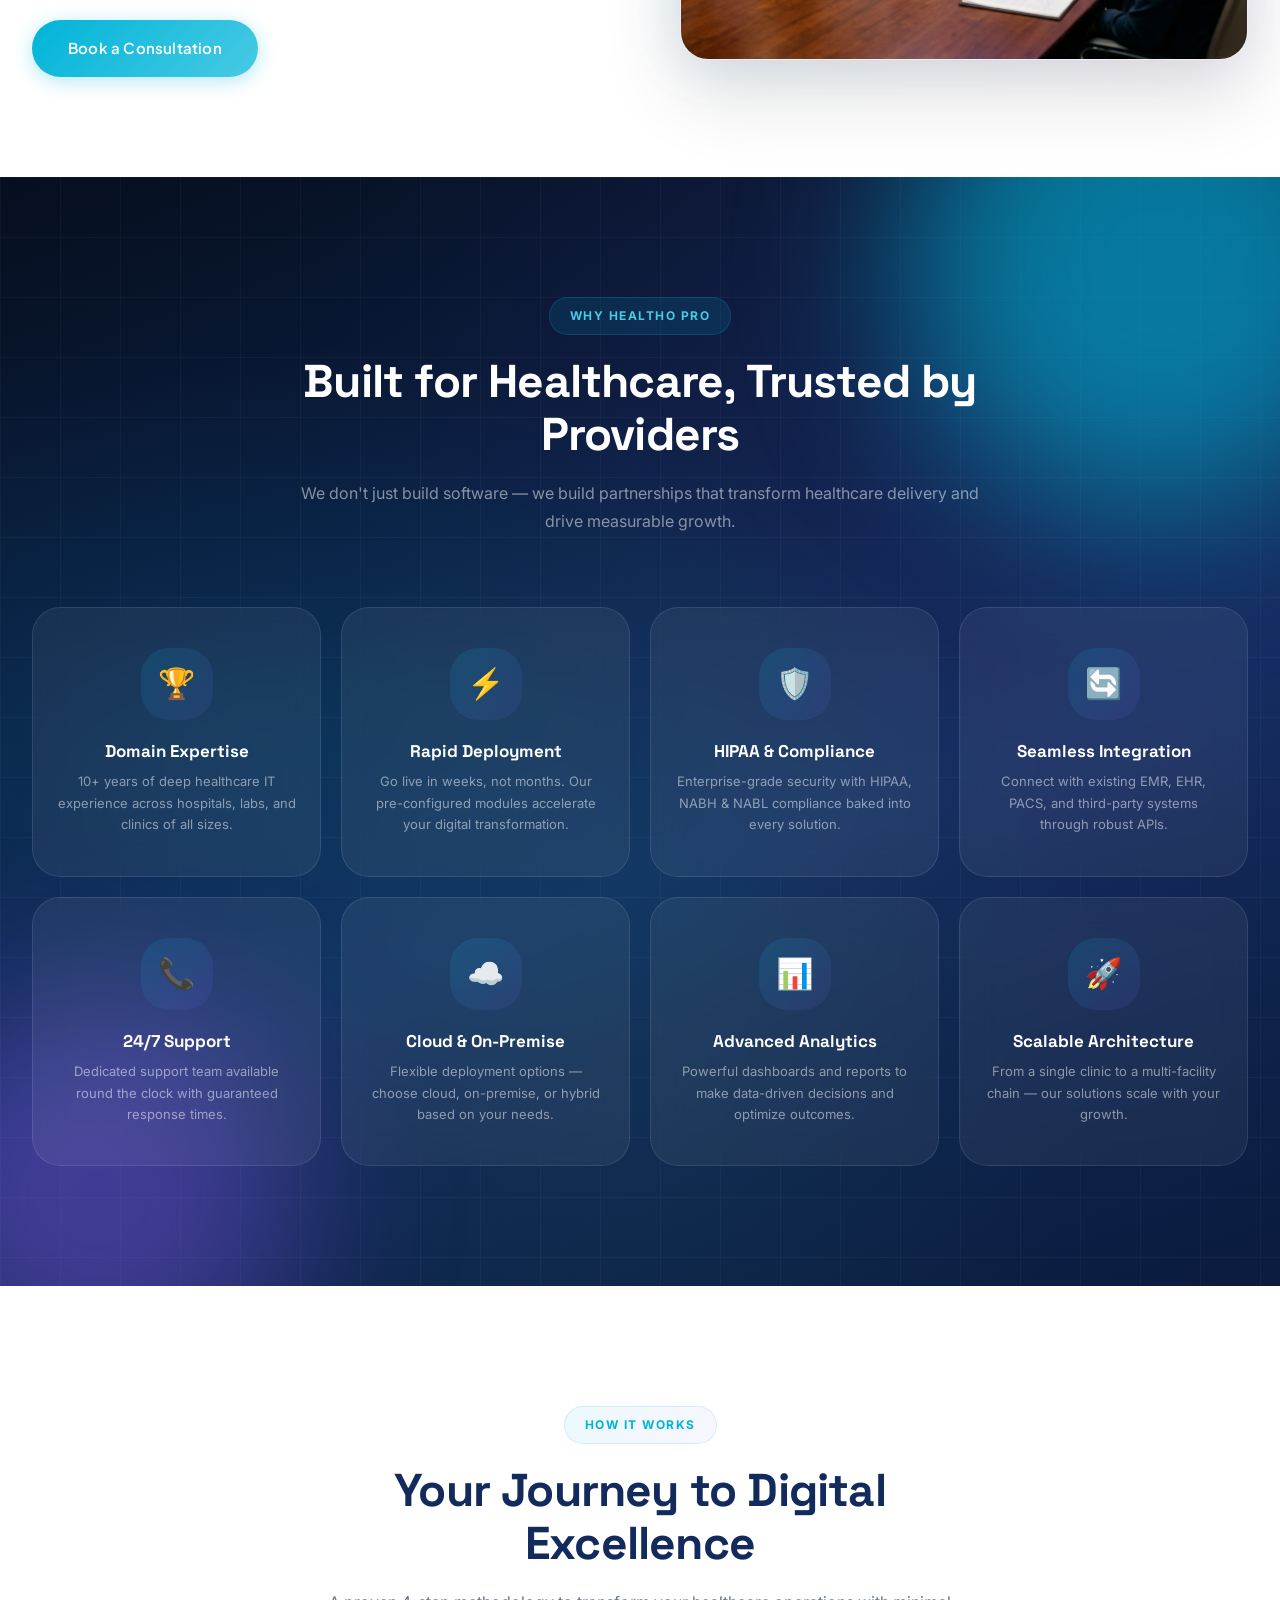
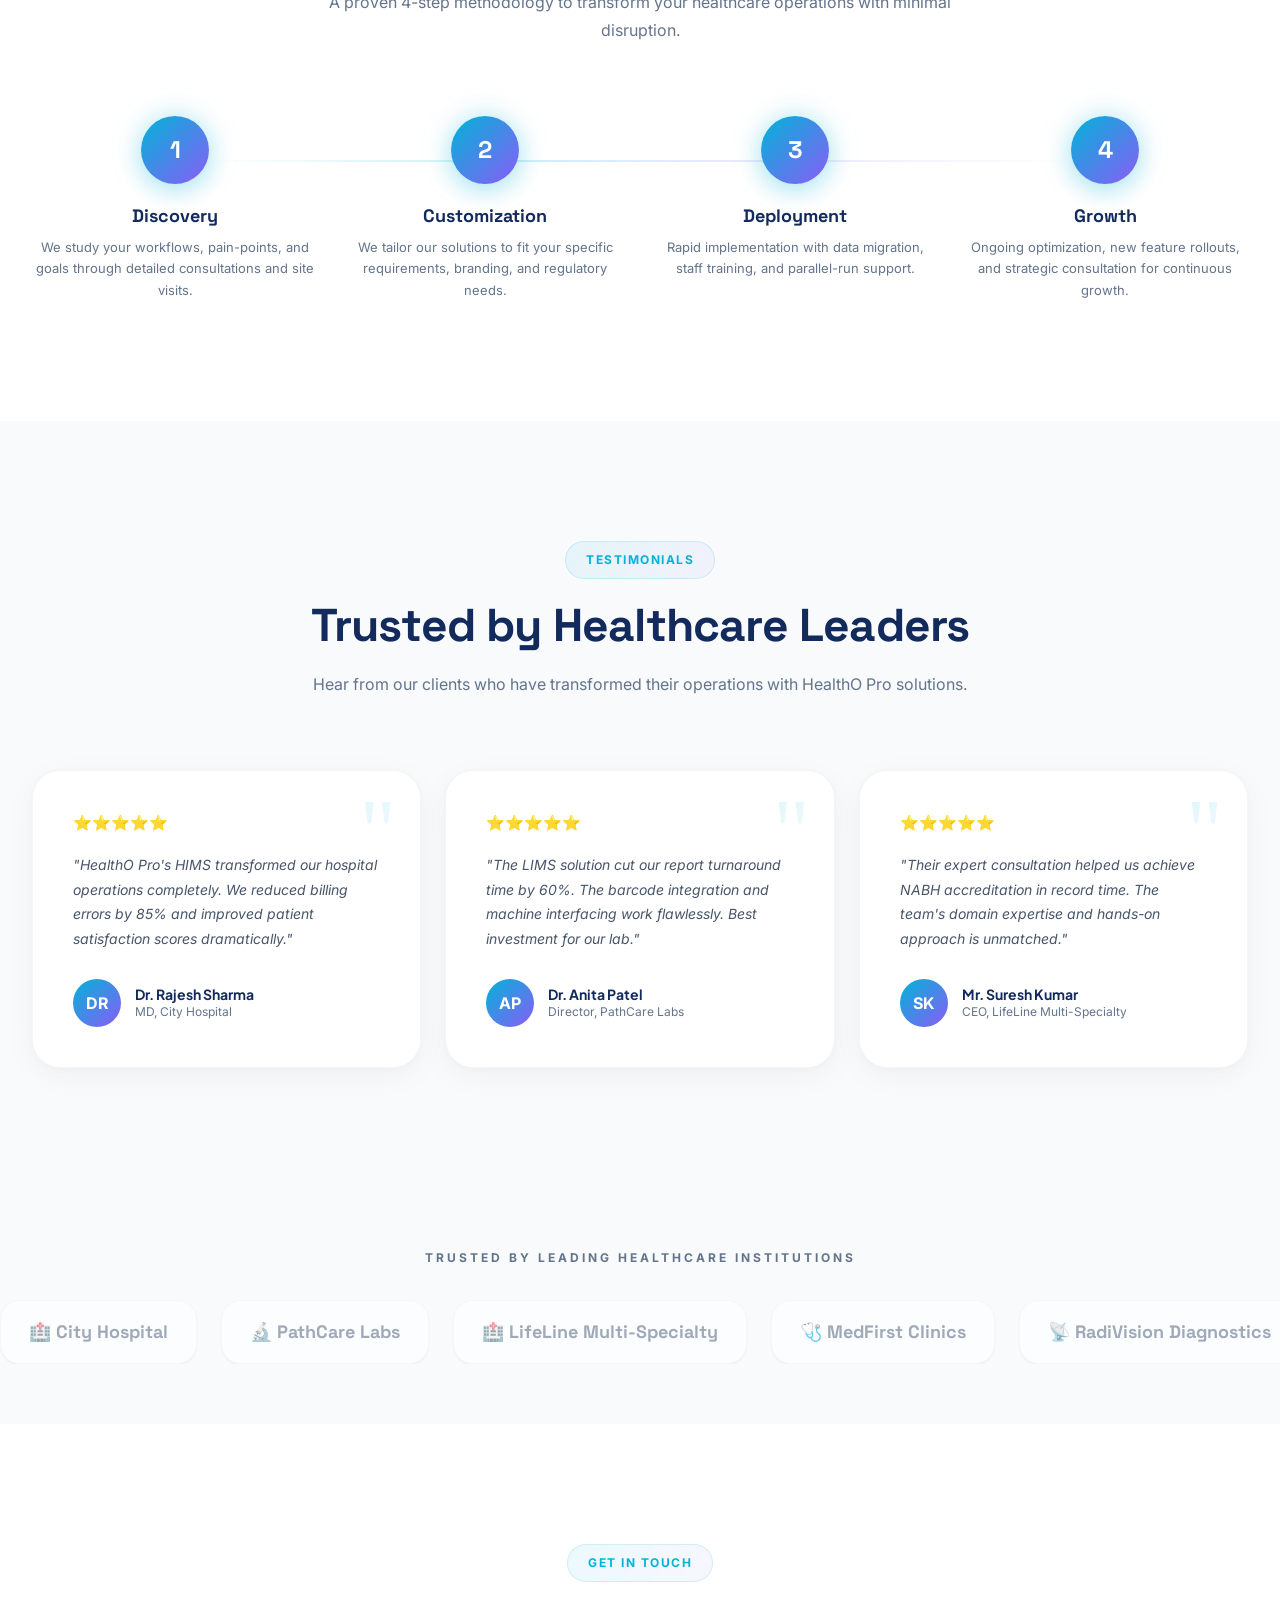
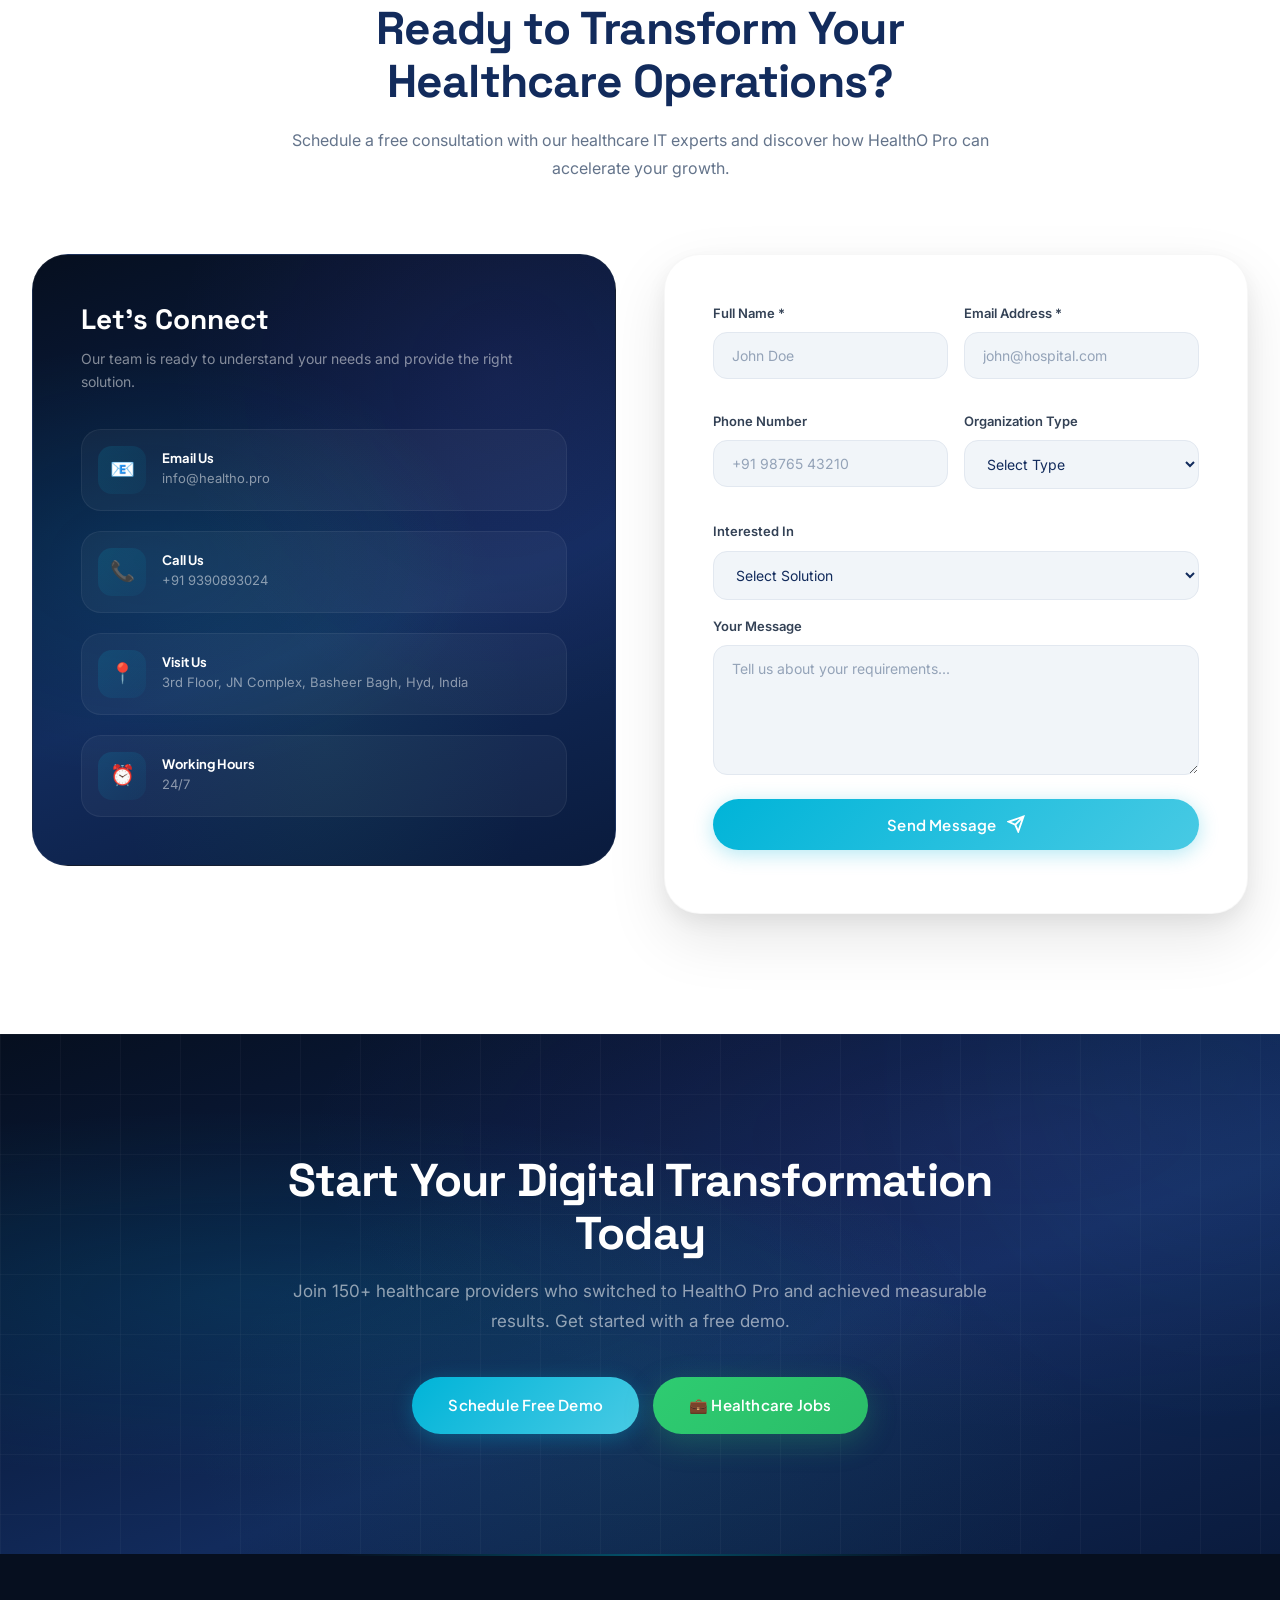
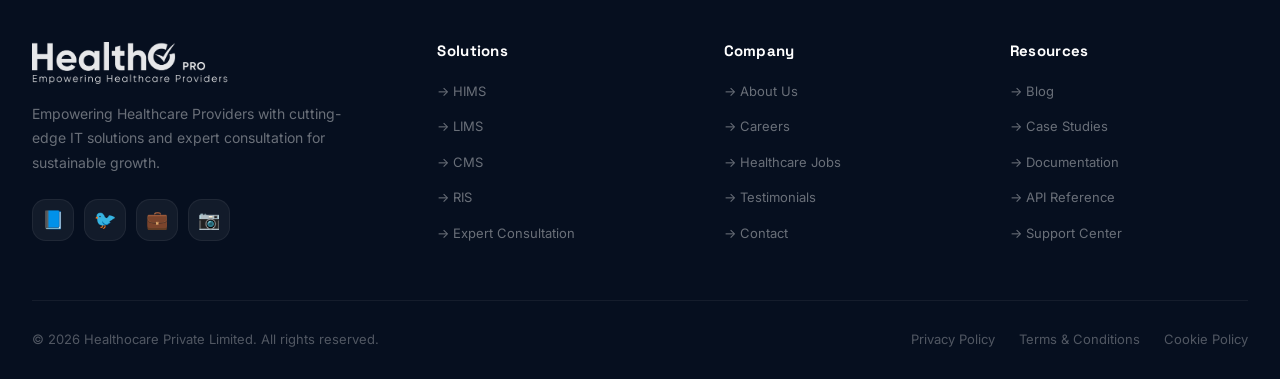
==== commit 320f6970: "ccx chat" ====
--- a/index.html
+++ b/index.html
@@ -579,5 +579,8 @@
 
 
 <script src="script.js"></script>
+
+<!-- CCX Live Chat Widget -->
+<script src="https://healthoteam.healtho.pro/modules/chat/assets/js/chat-widget.js?v=1776333965" data-chat-url="https://healthoteam.healtho.pro/modules/chat/assets/widget_config.php" async></script>
 </body>
 </html>
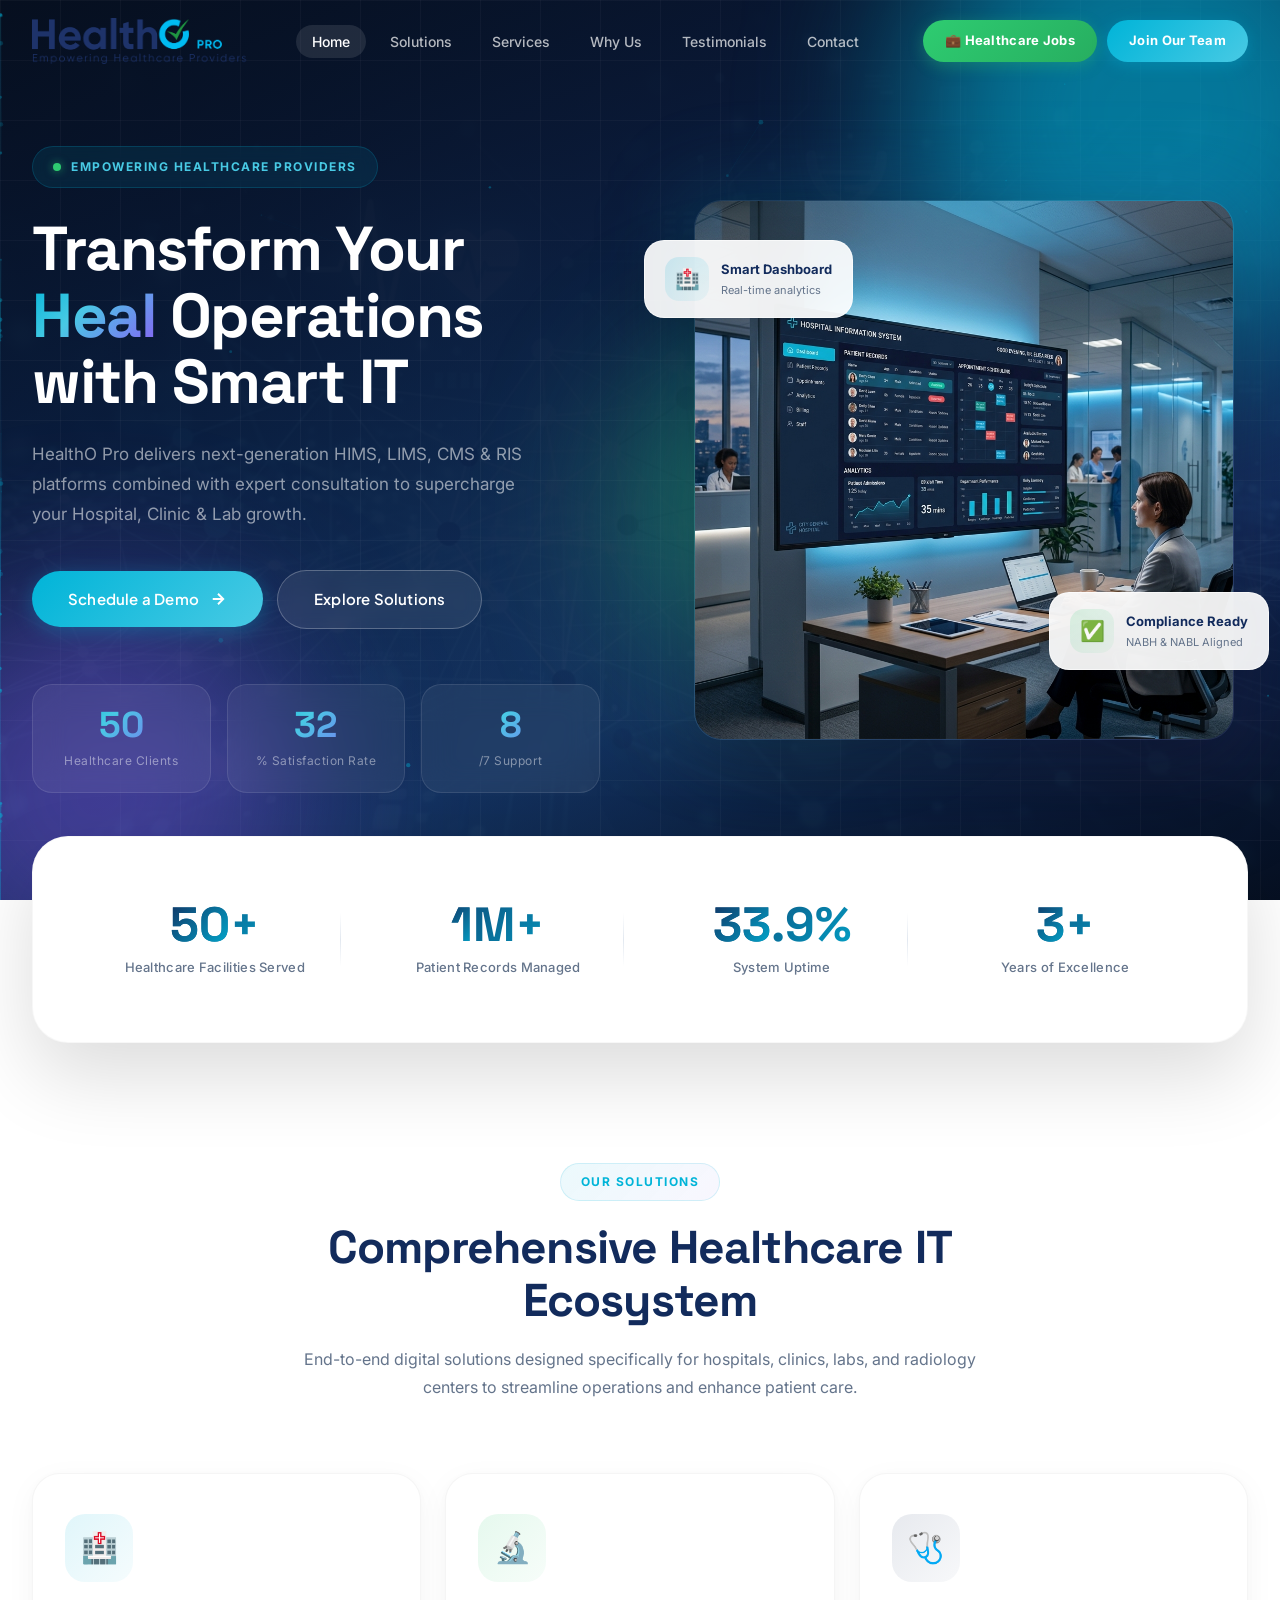
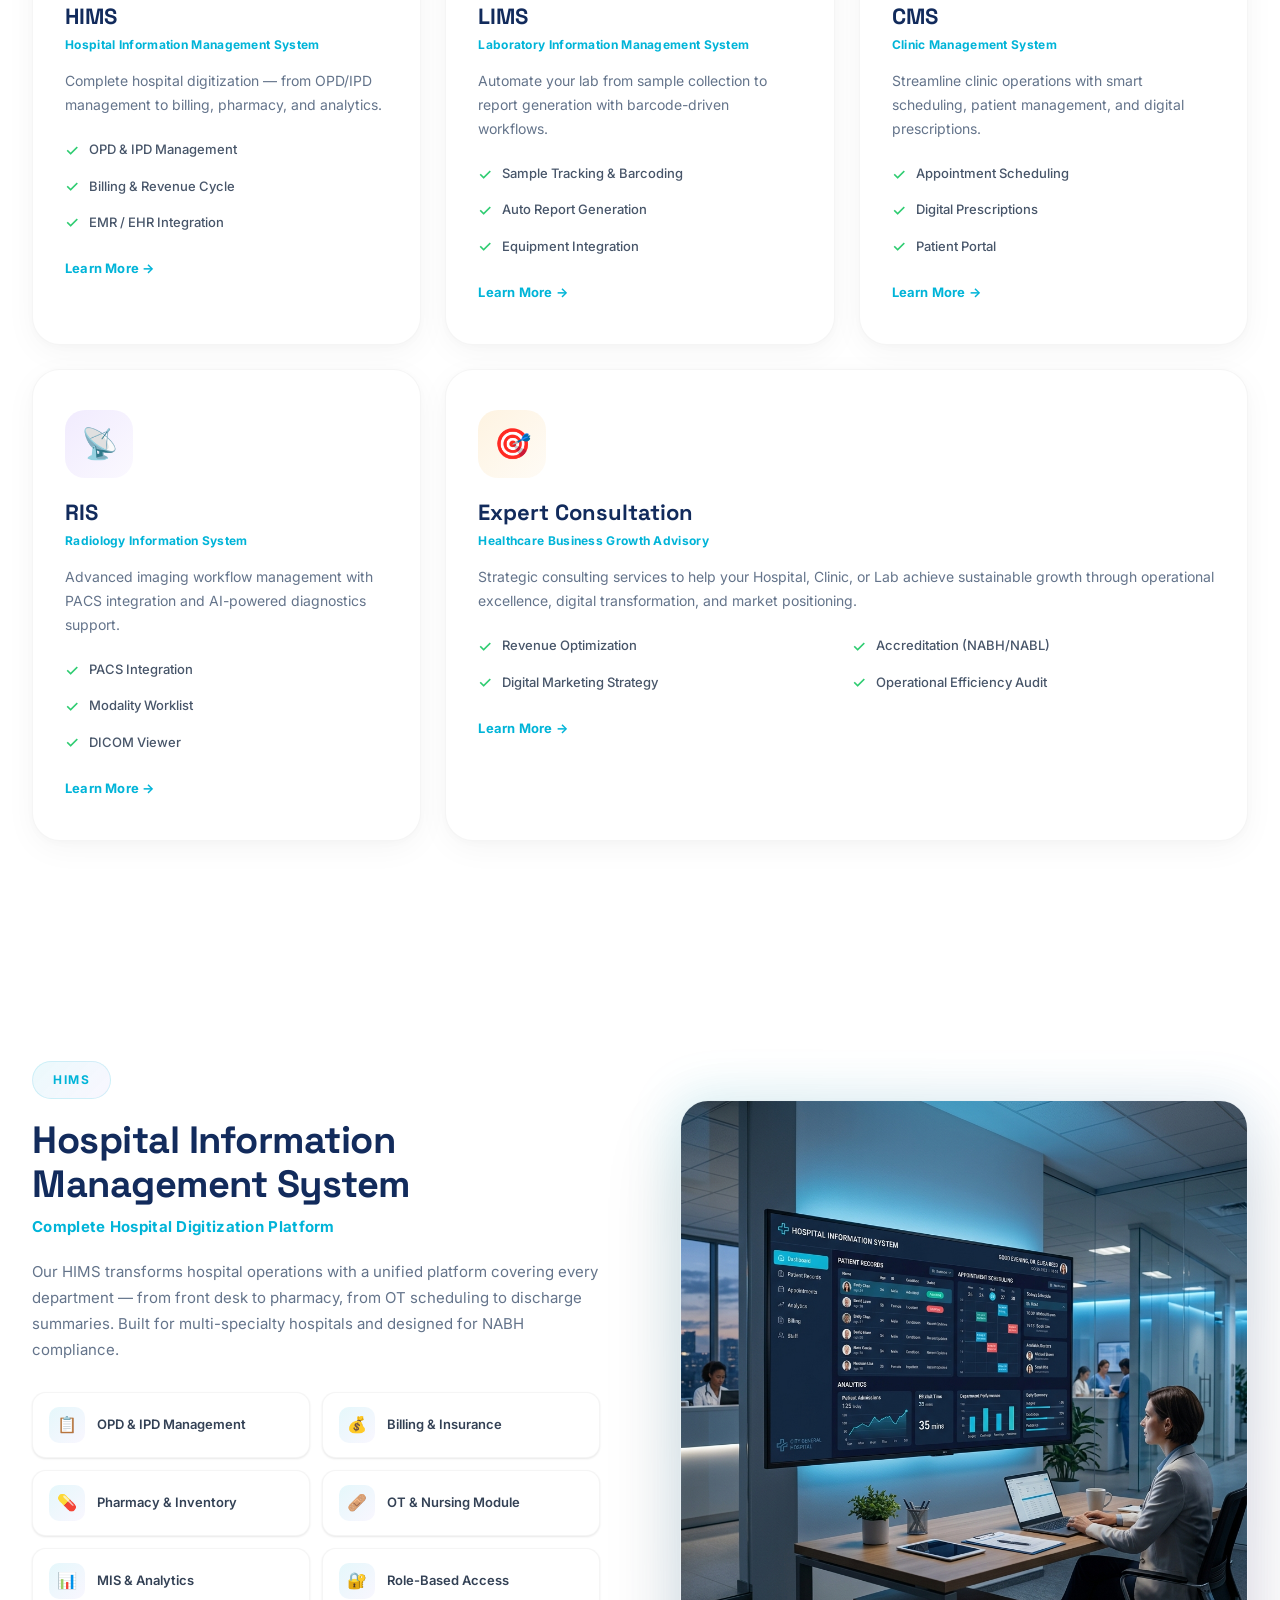
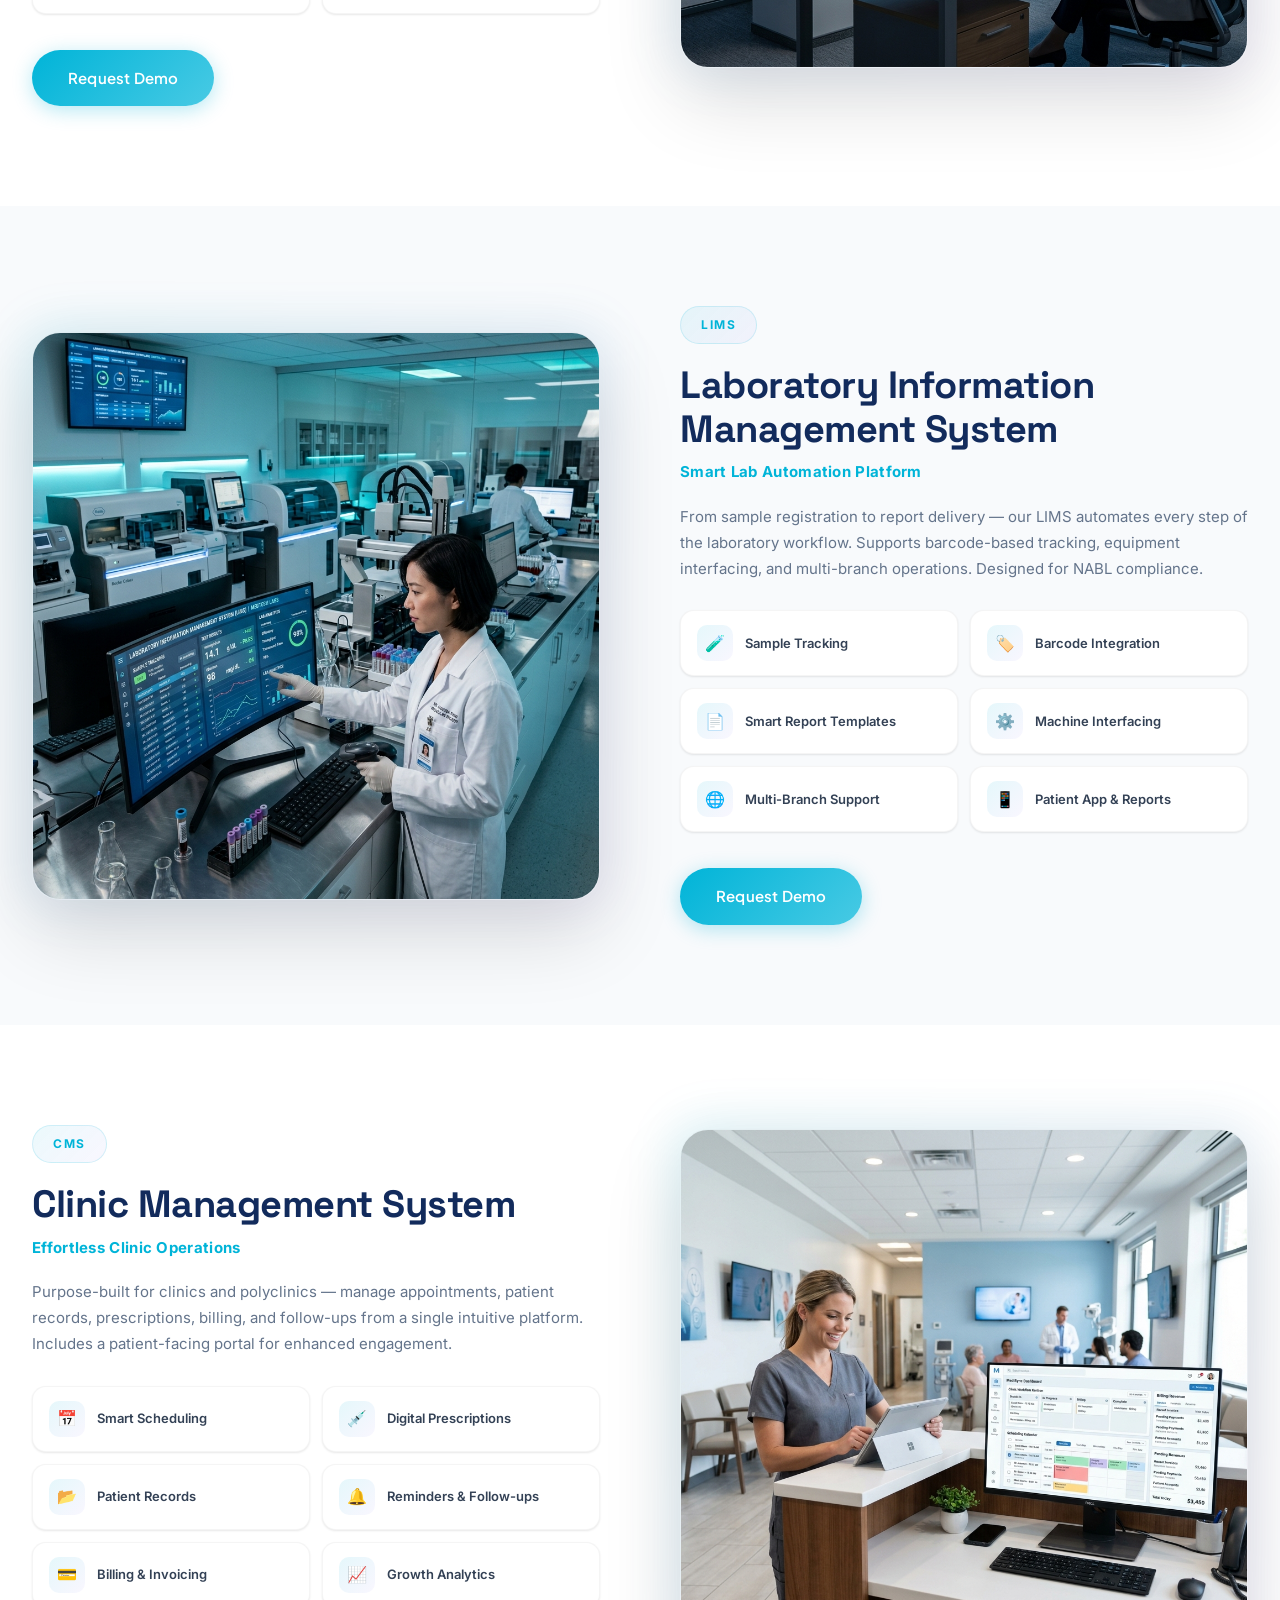
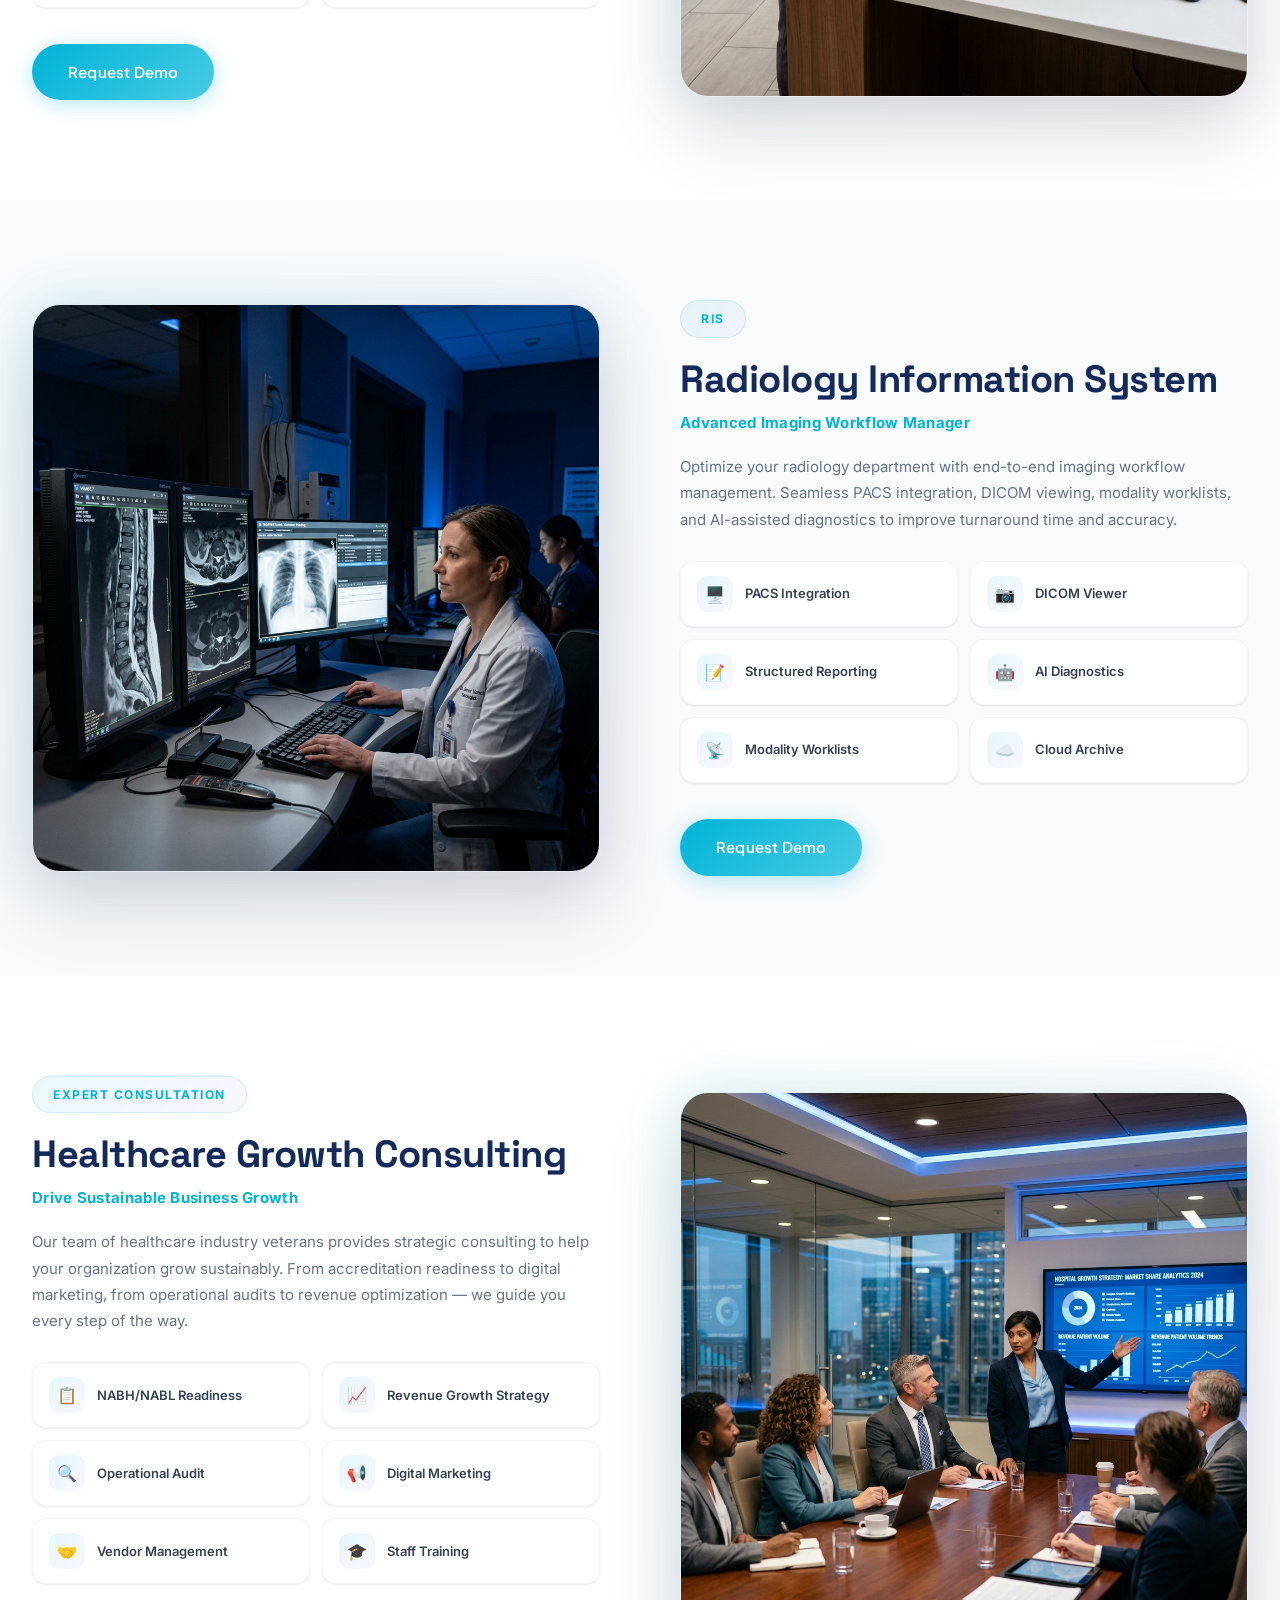
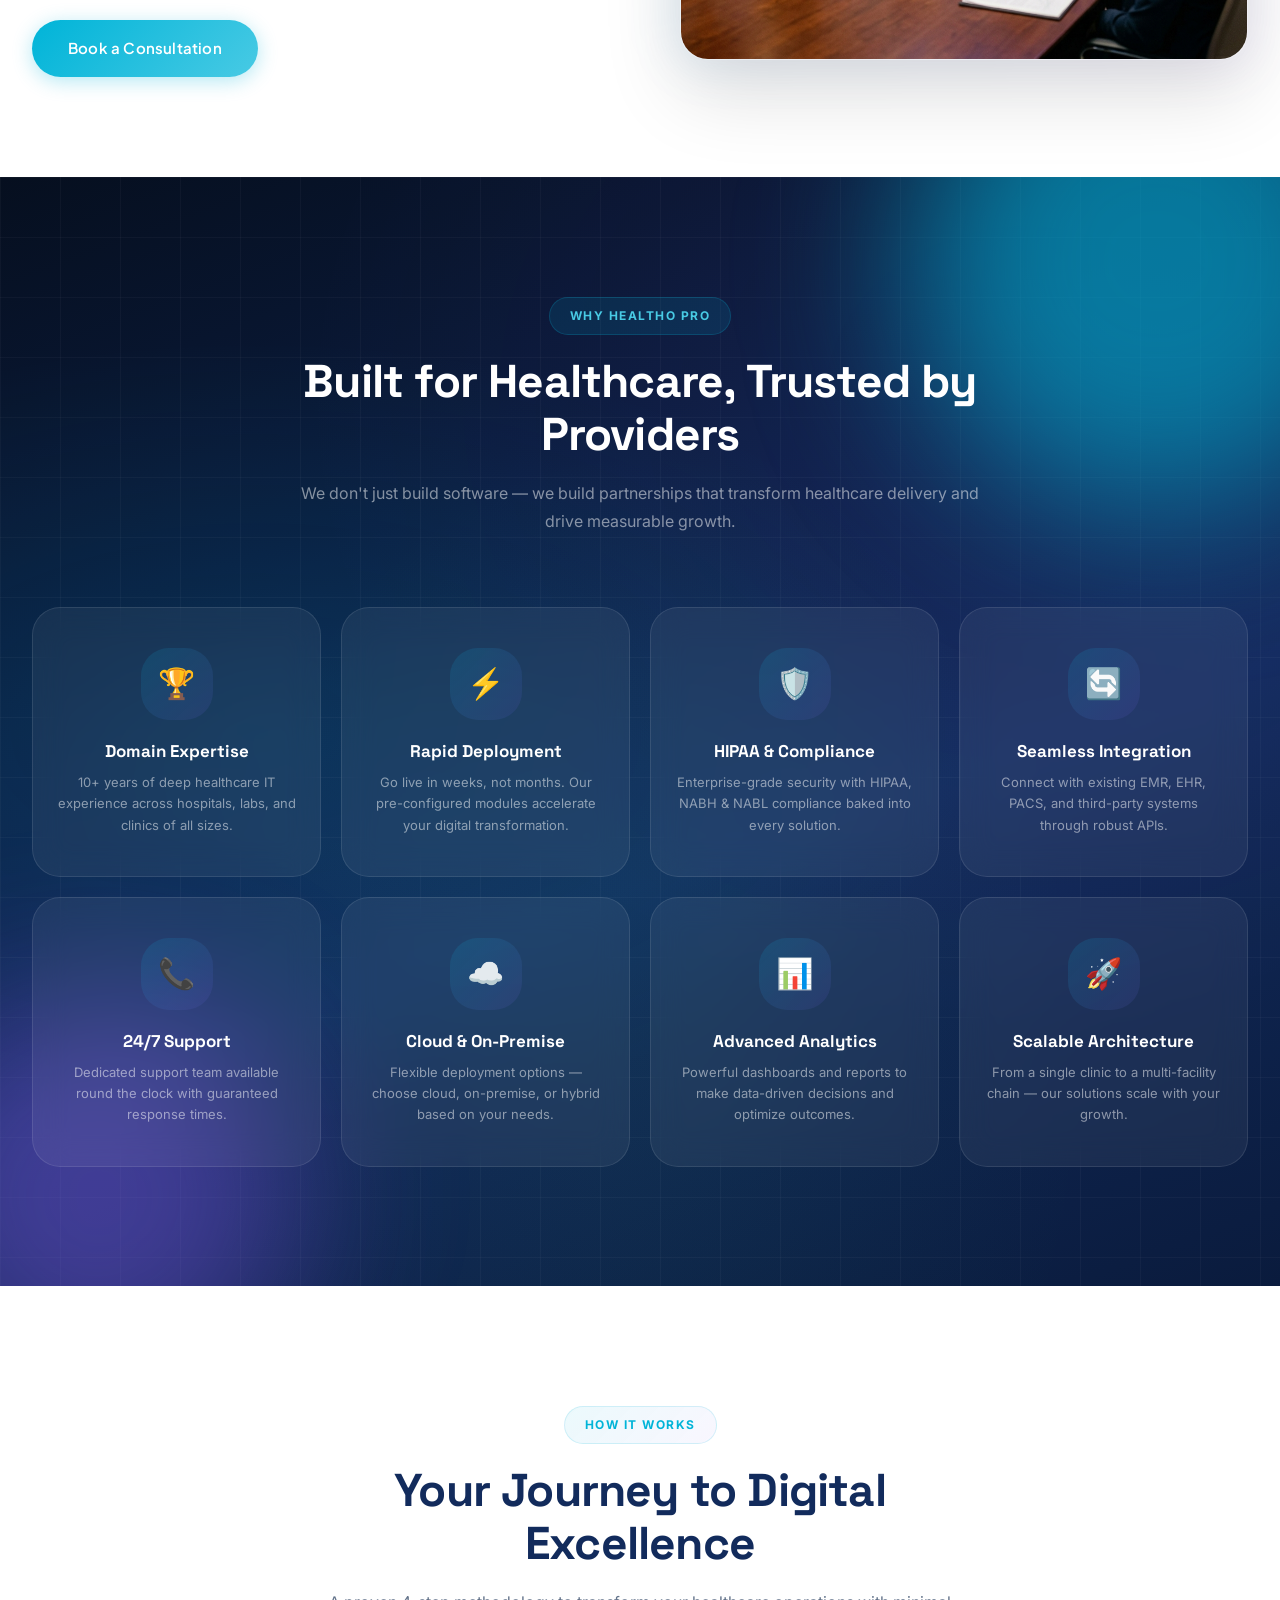
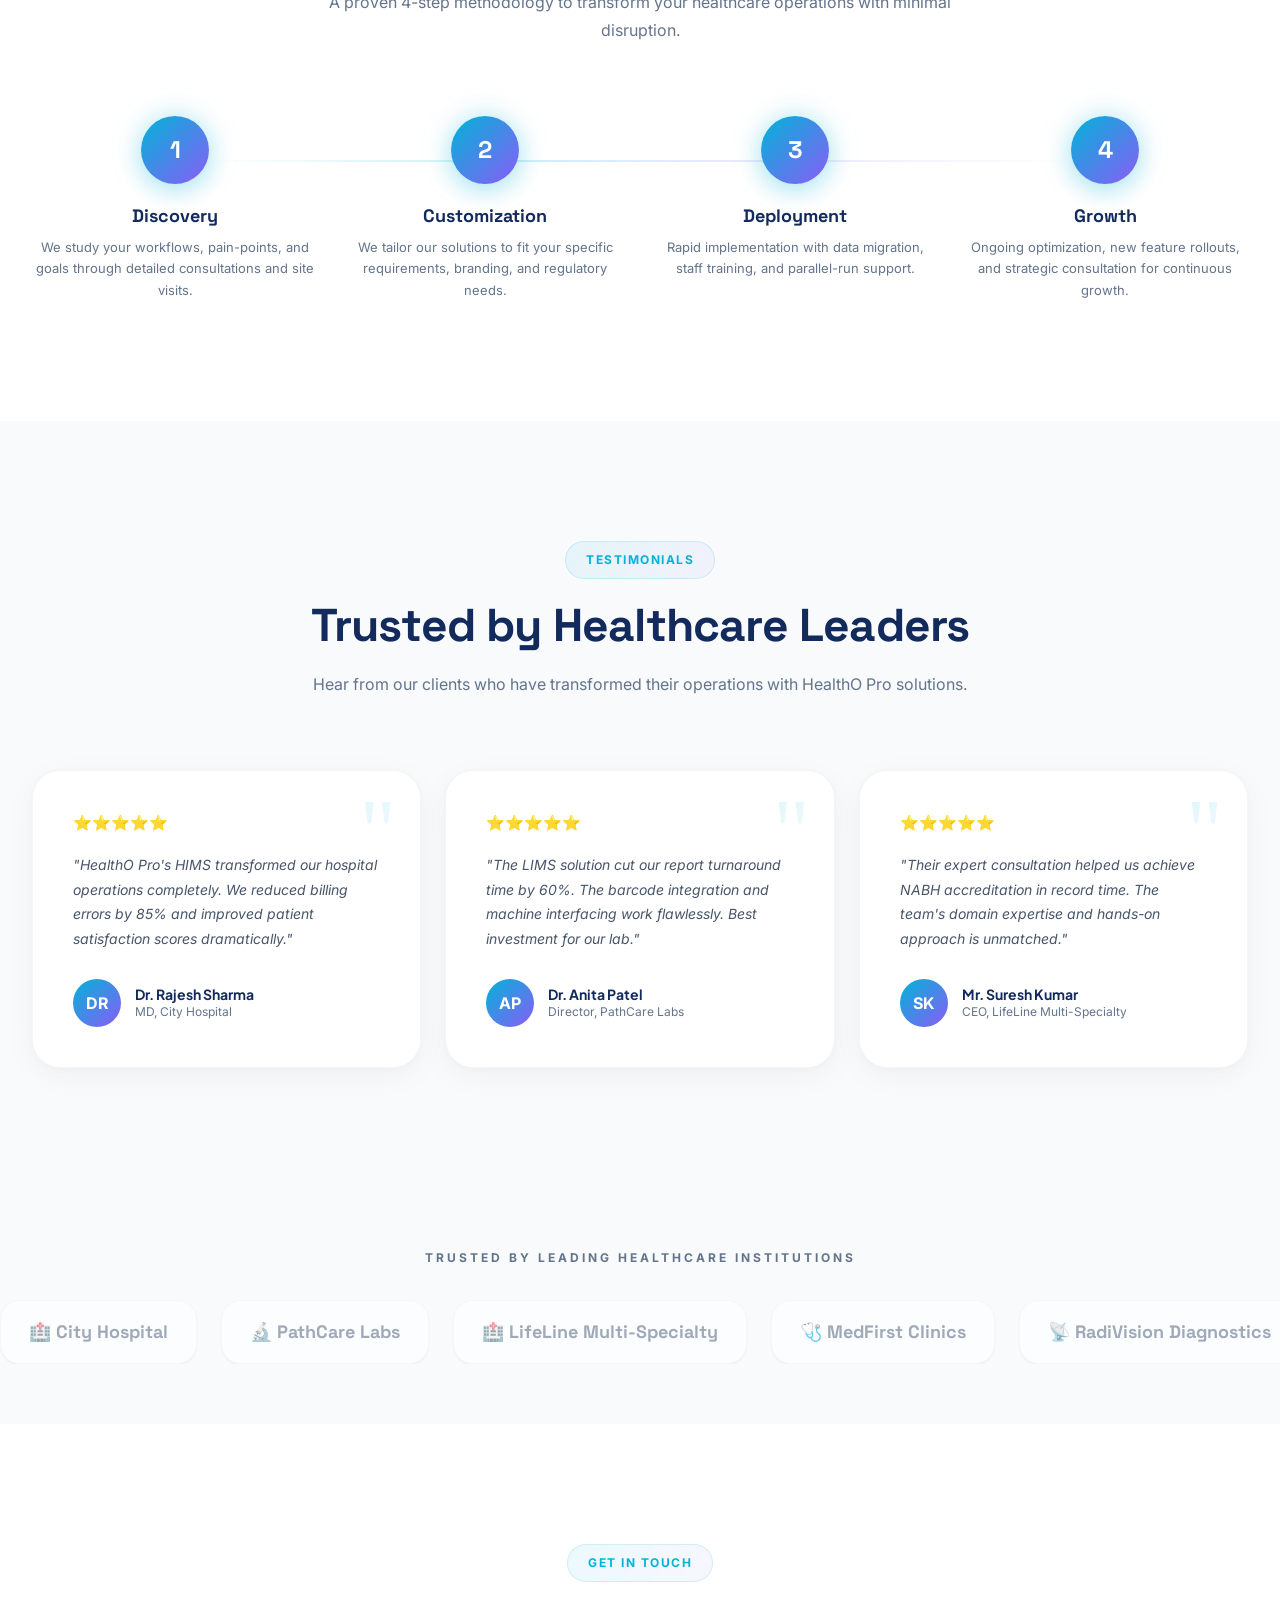
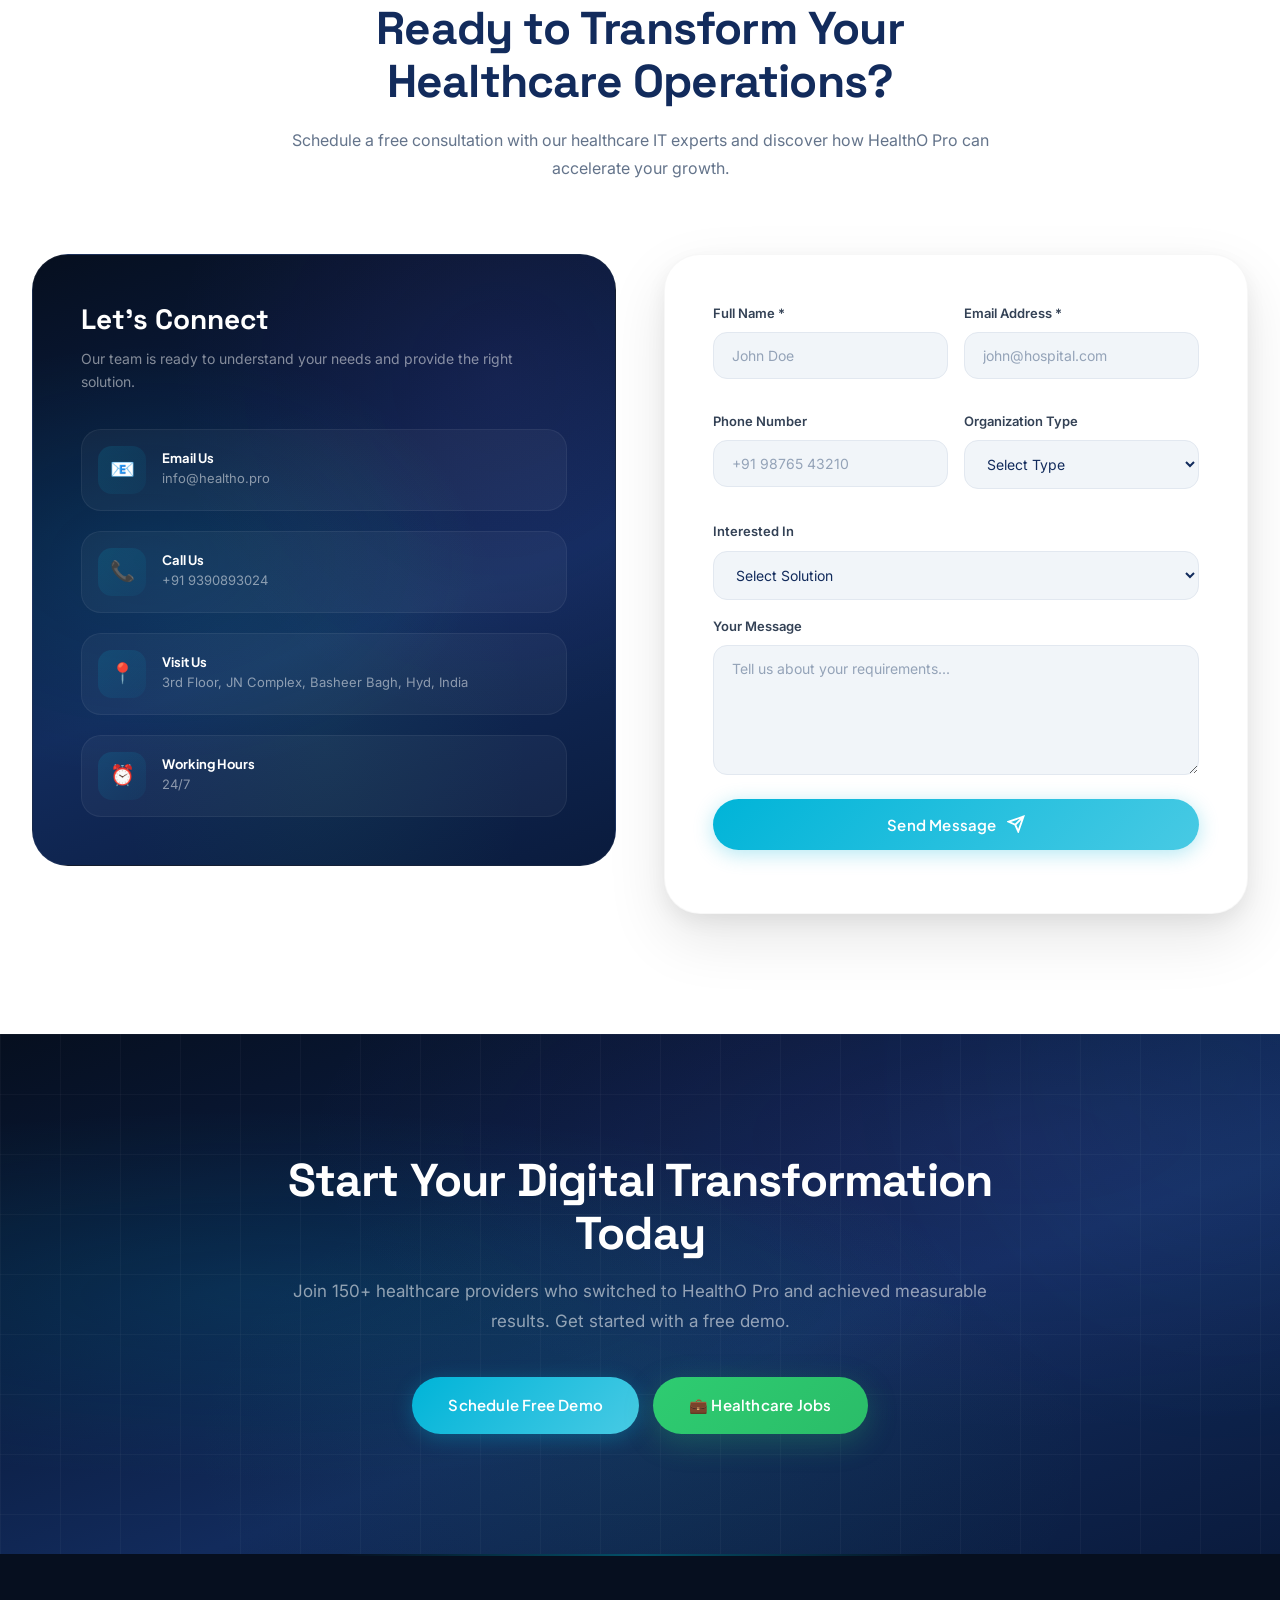
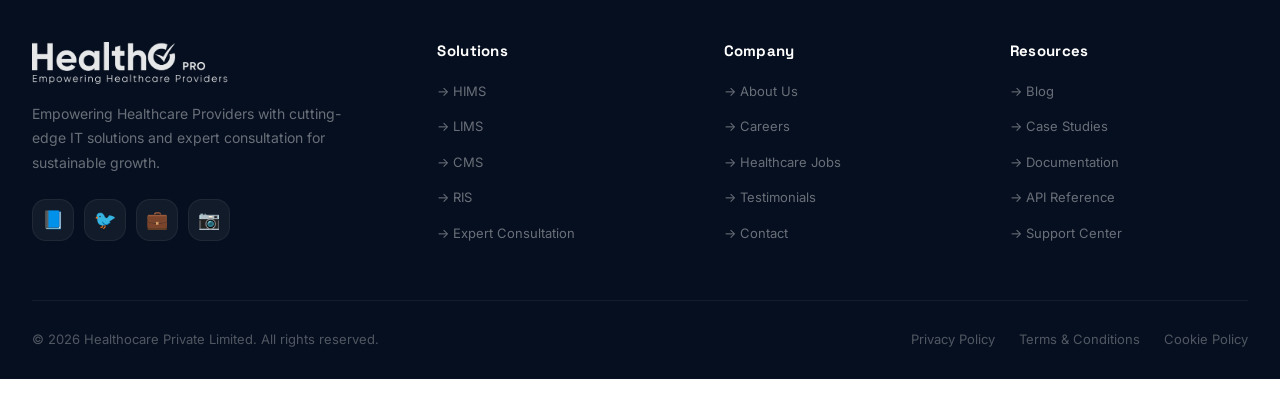
==== commit df742139: "fav icon set" ====
--- a/index.html
+++ b/index.html
@@ -8,7 +8,7 @@
     <meta name="keywords" content="HIMS, LIMS, CMS, RIS, Healthcare IT, Hospital Management, Lab Management, Clinic Management">
     <meta name="theme-color" content="#122B5C">
     <link rel="stylesheet" href="styles.css">
-    <link rel="icon" type="image/png" href="assets/images/logo.png">
+    <link rel="icon" type="image/png" href="assets/images/favicon.png">
 </head>
 <body>
 
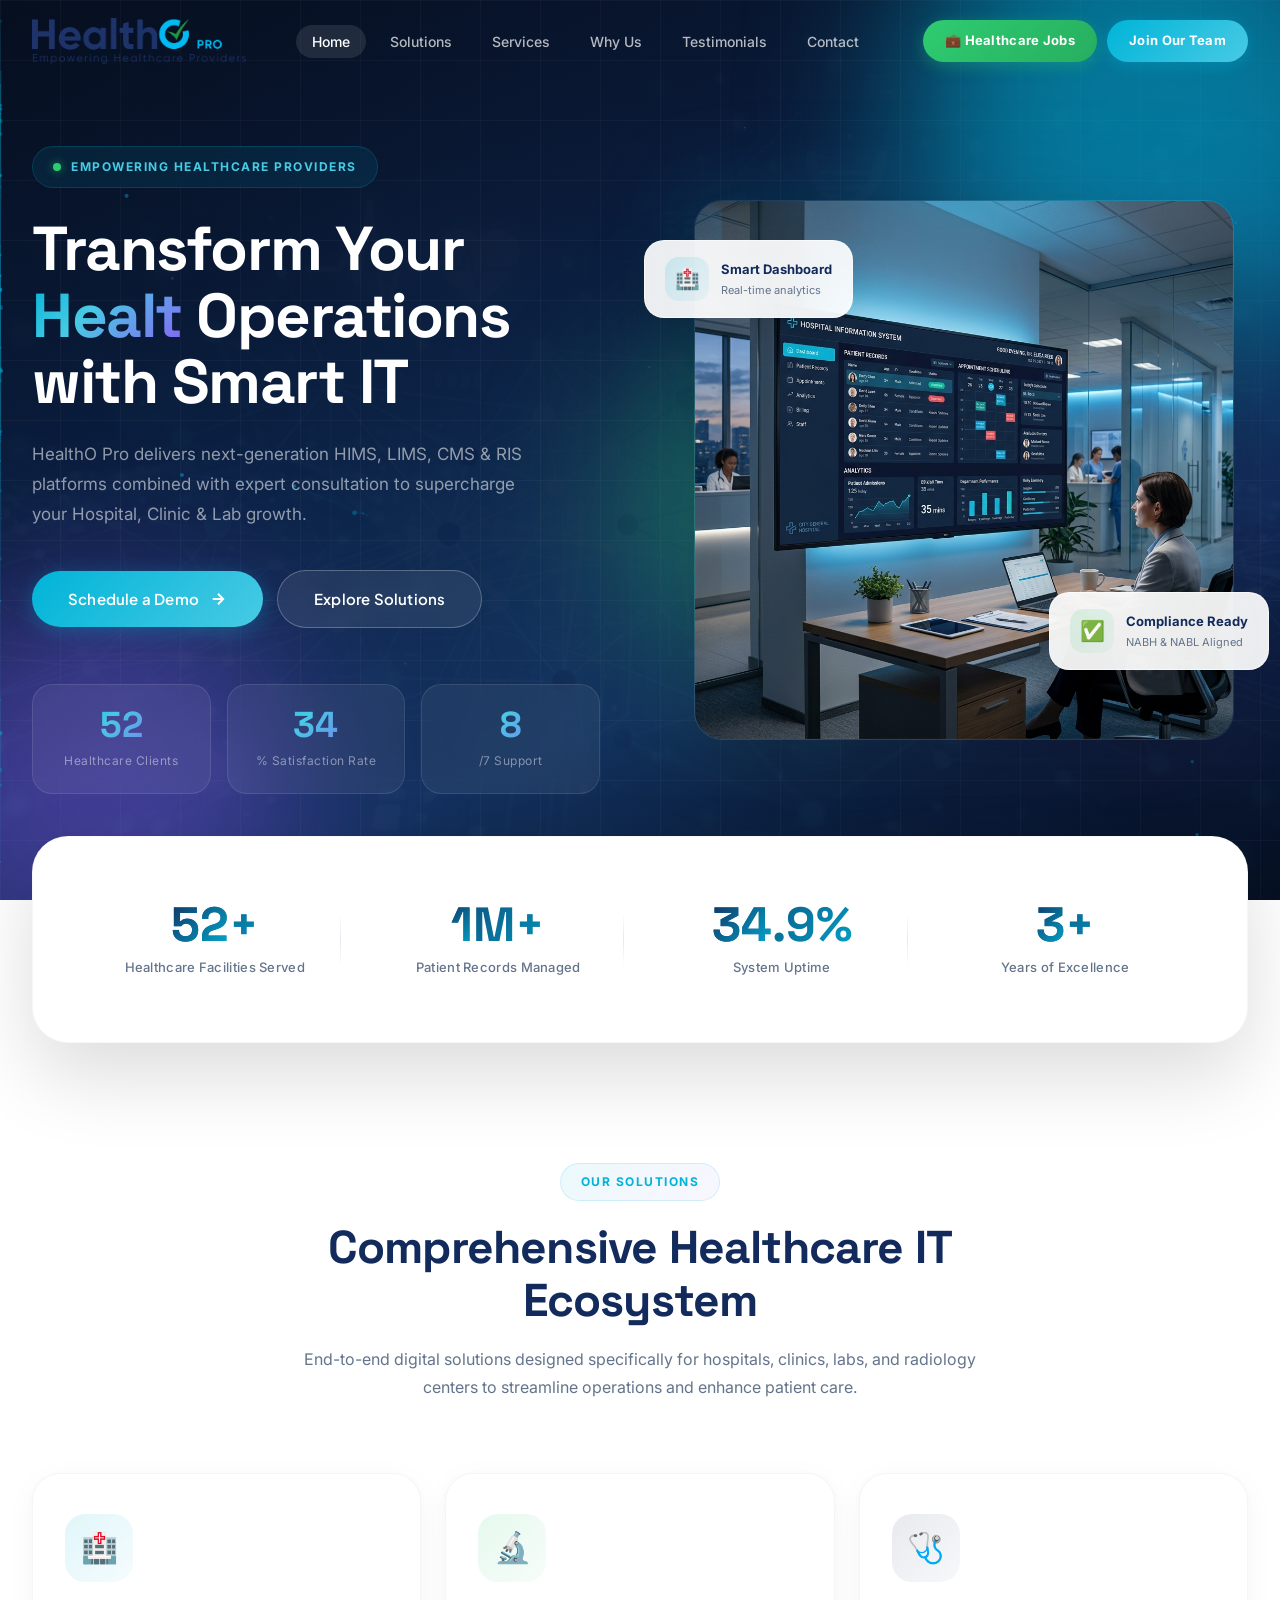
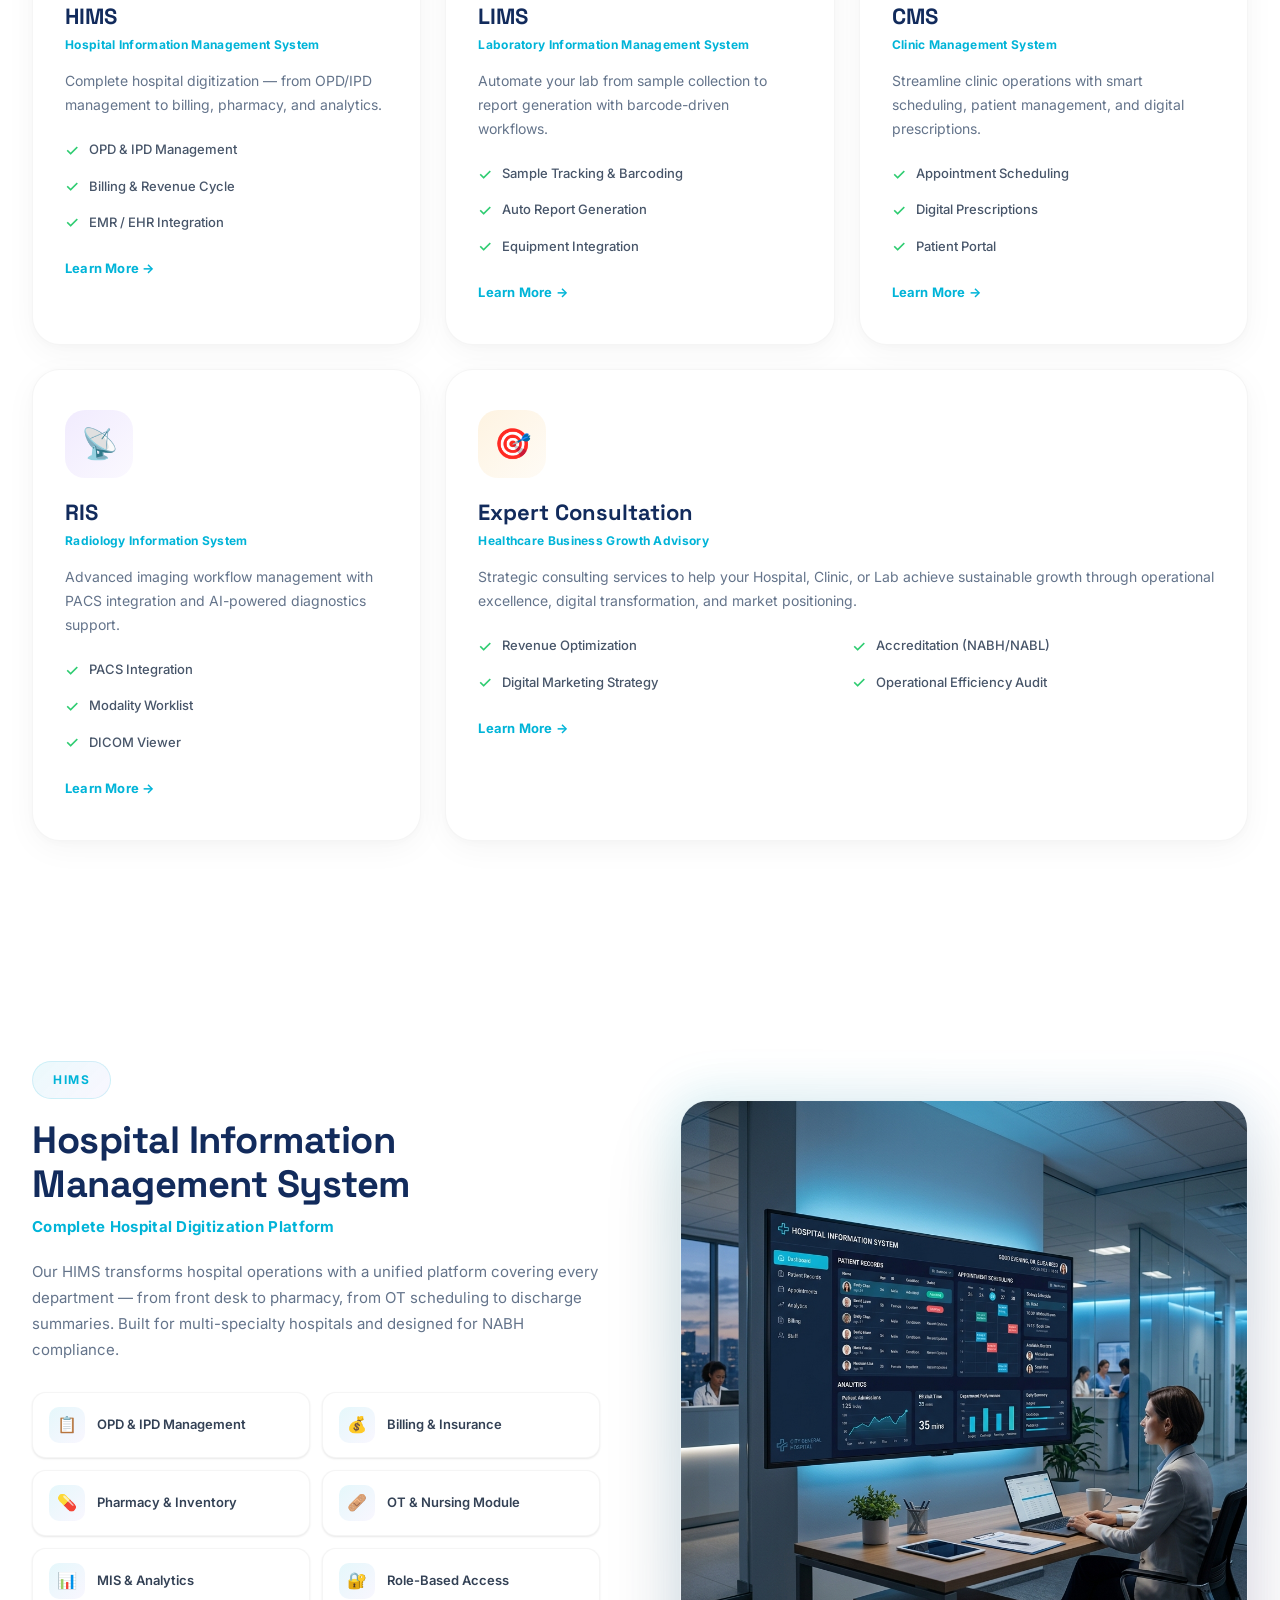
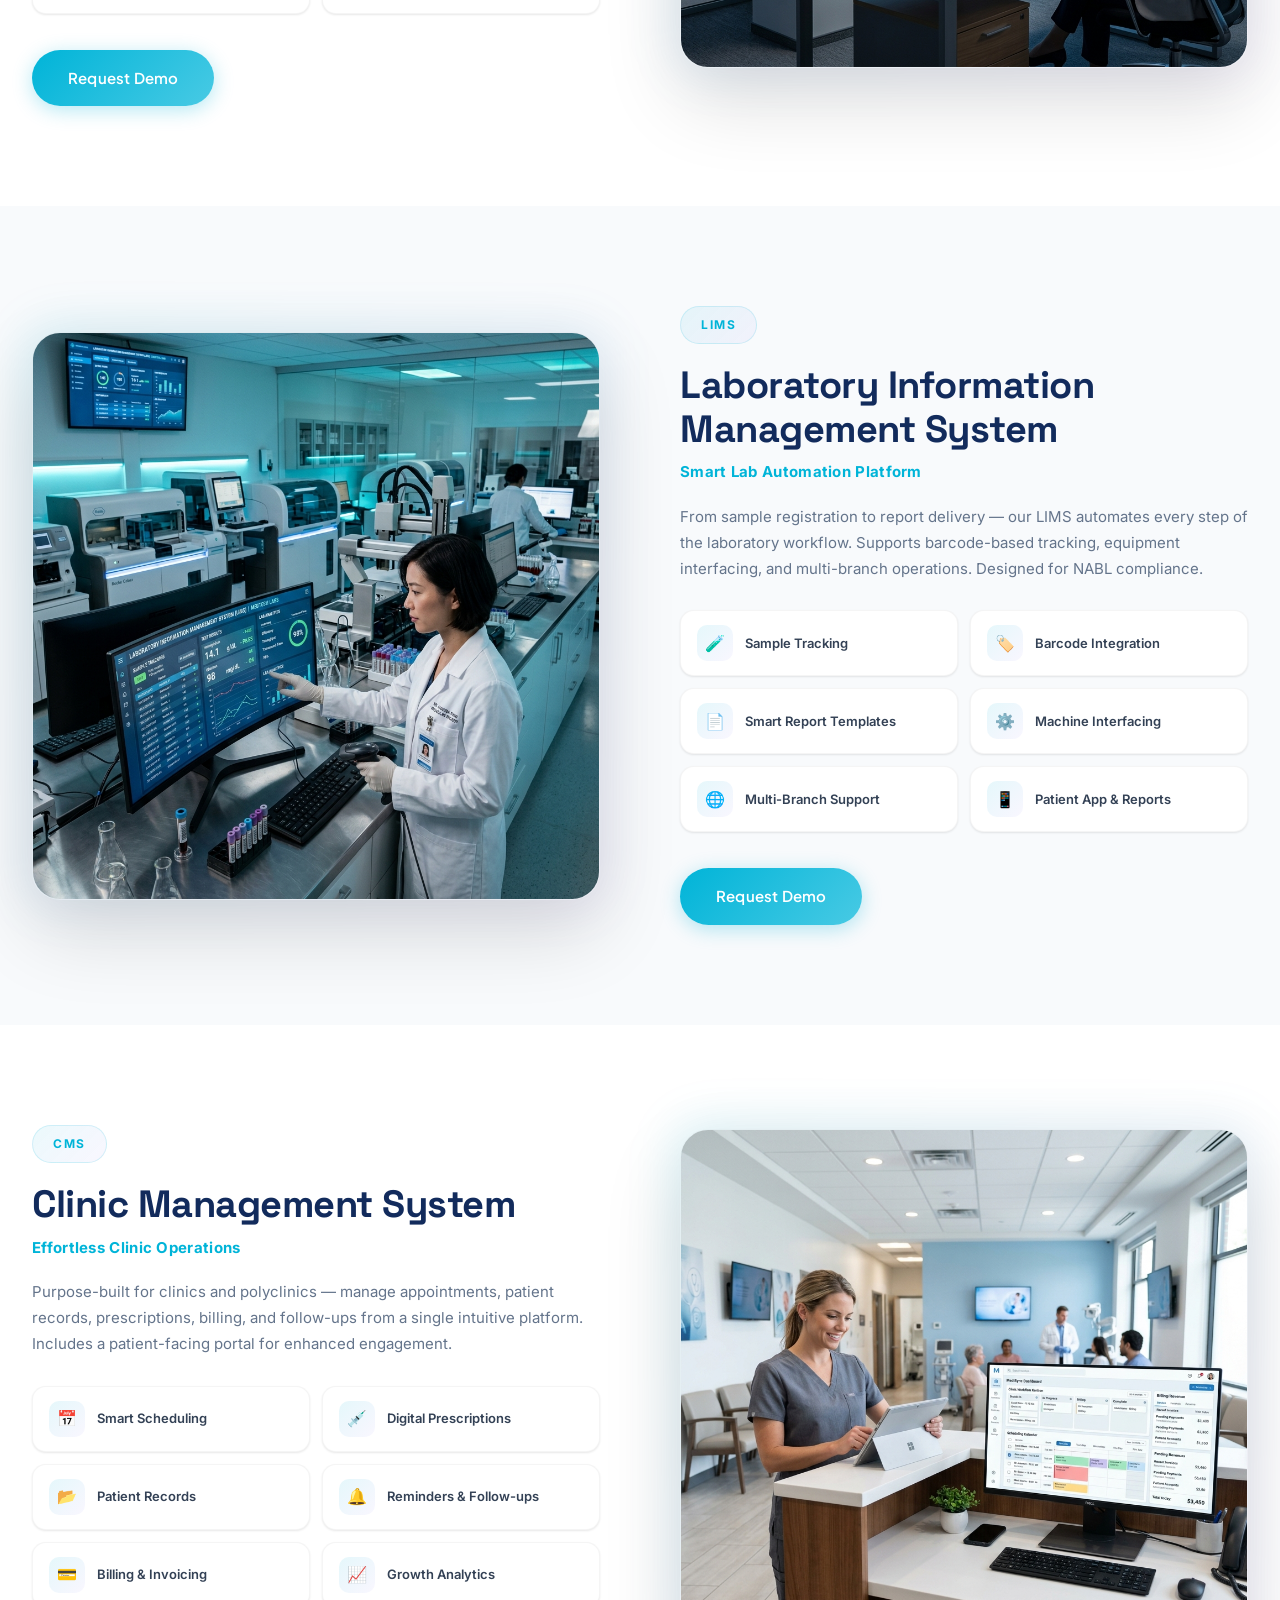
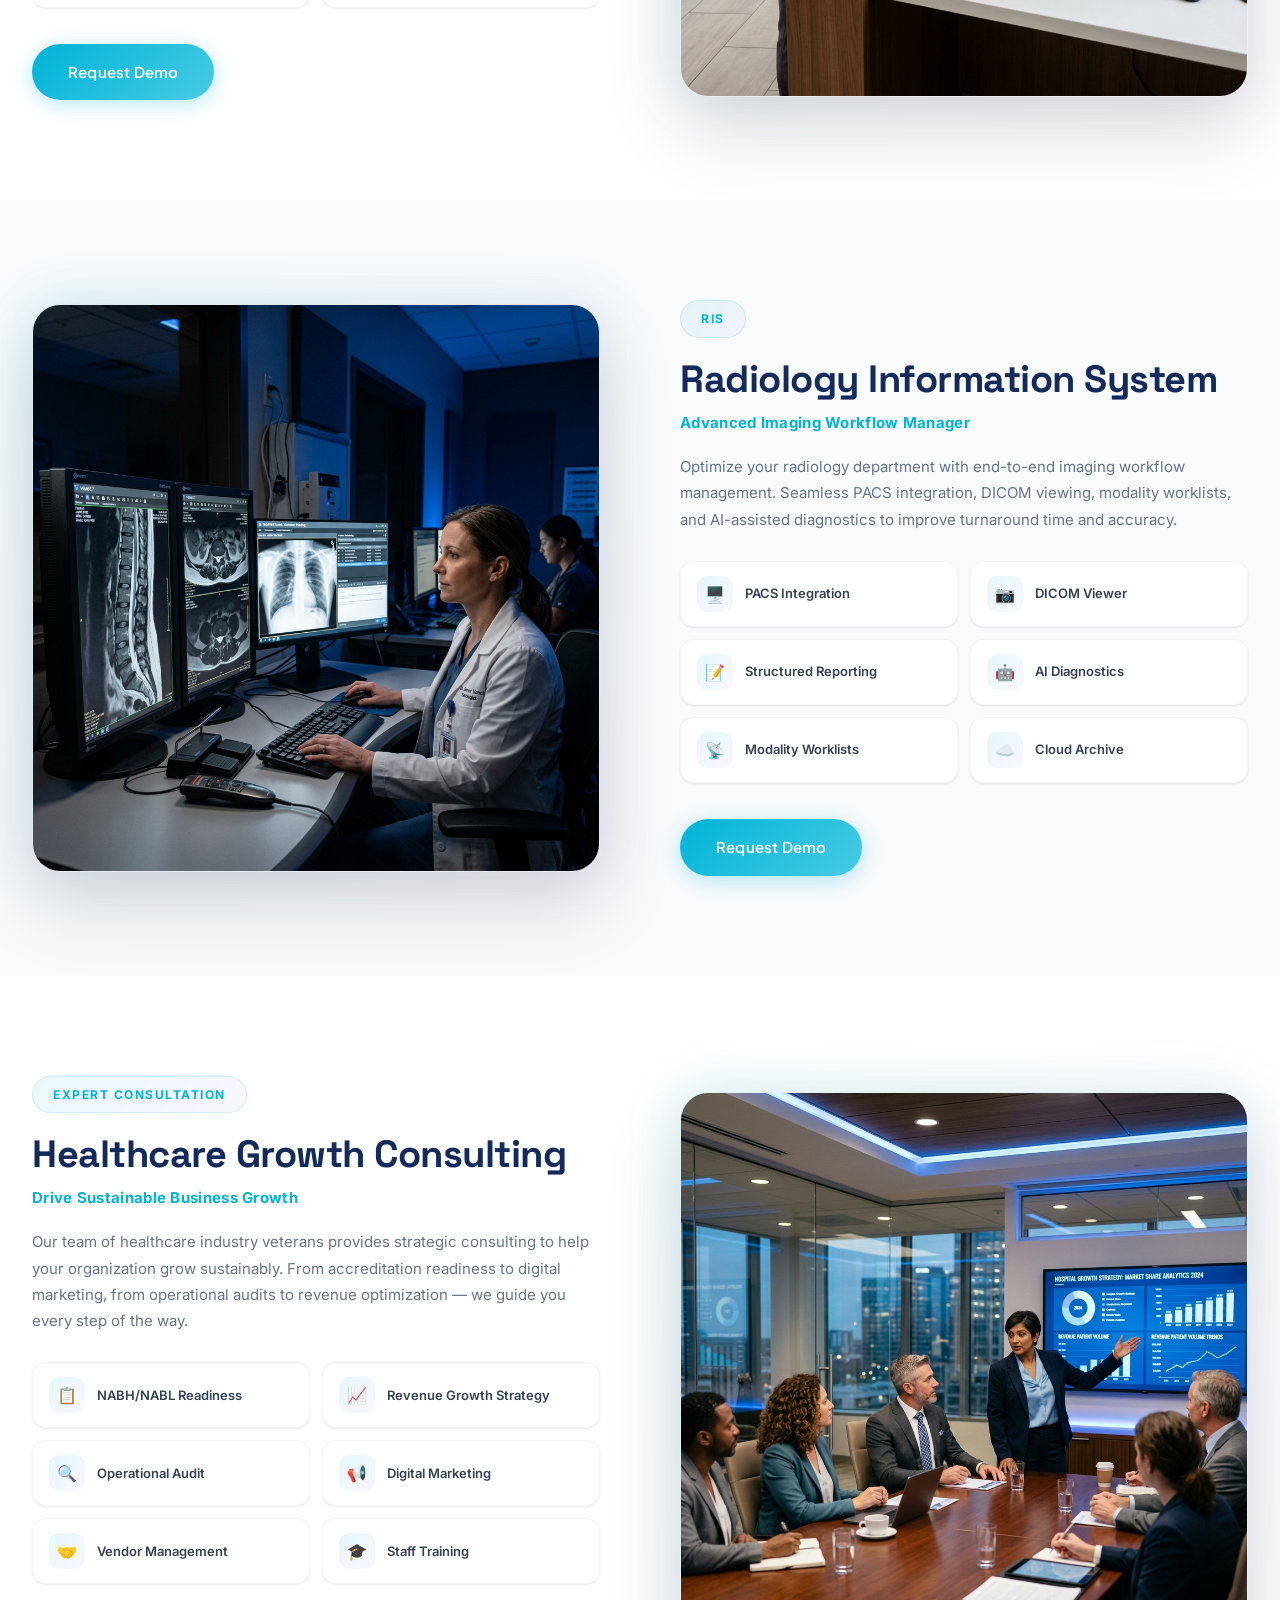
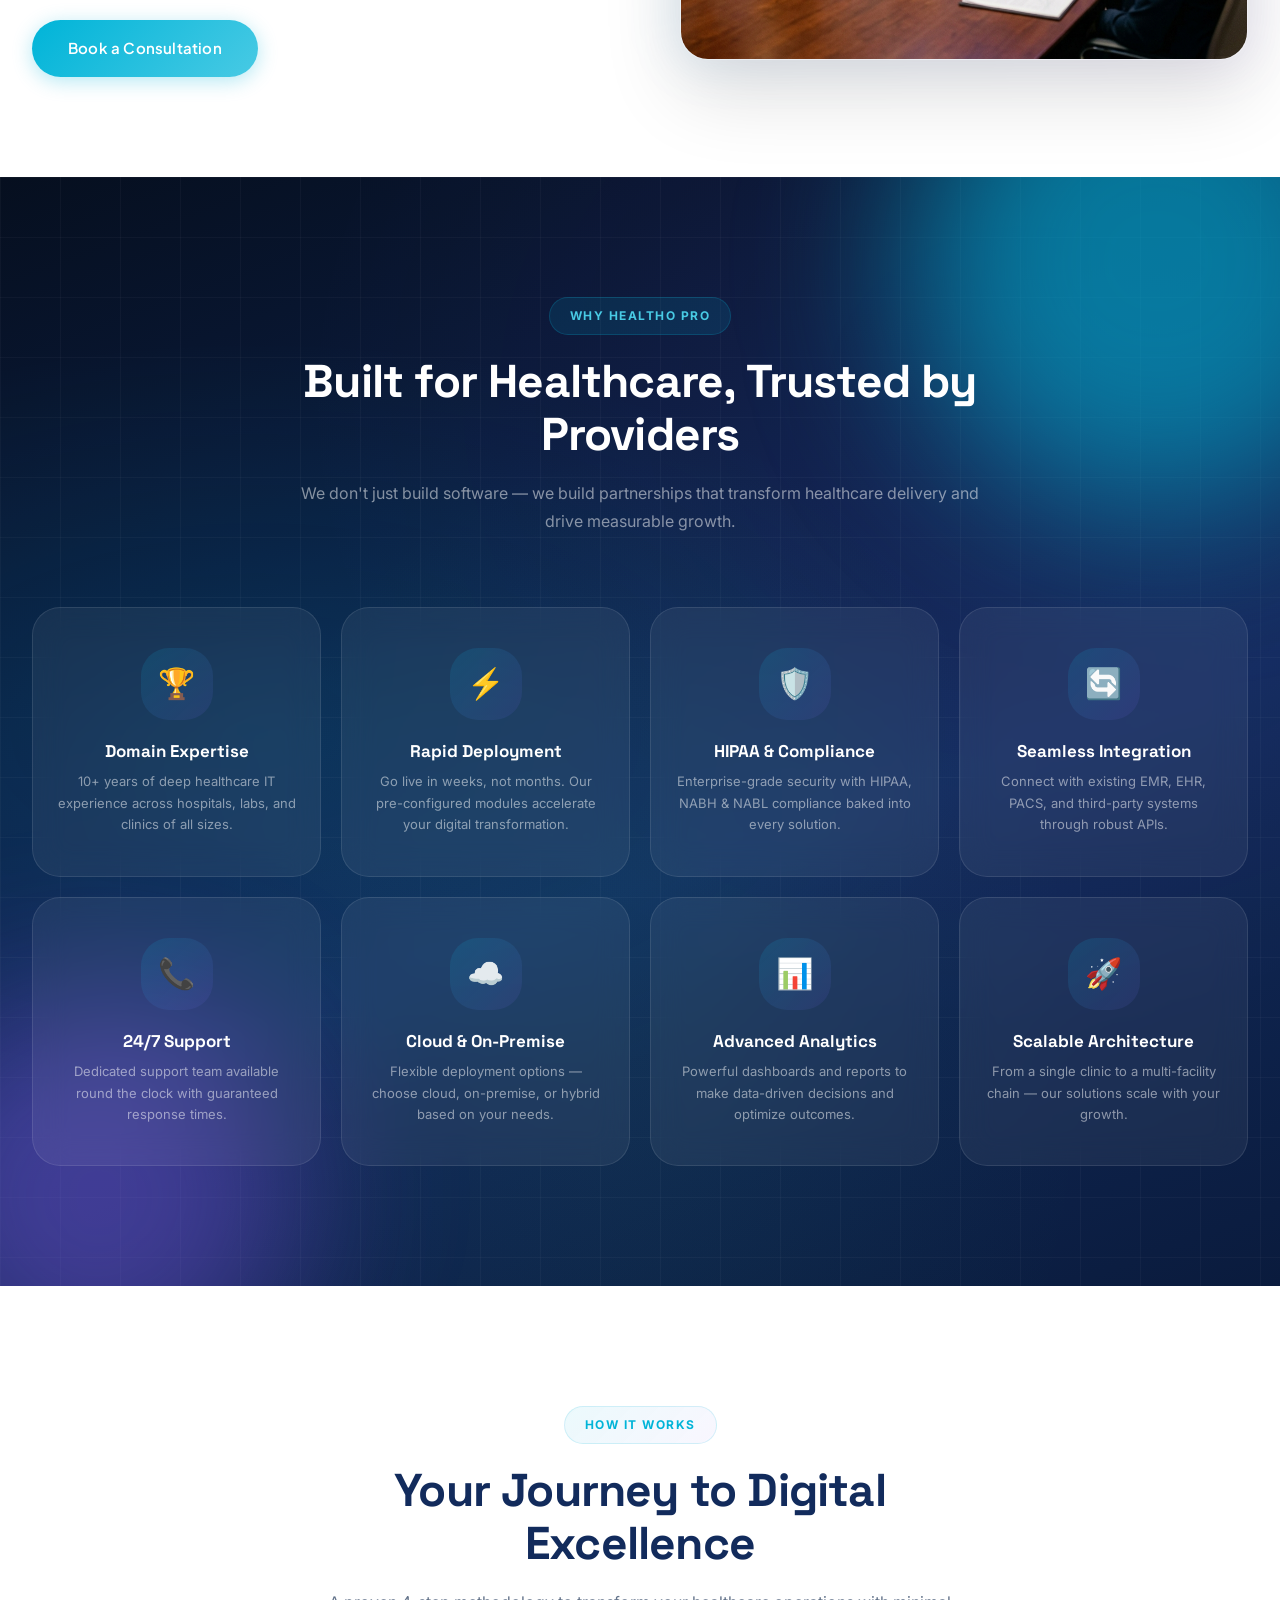
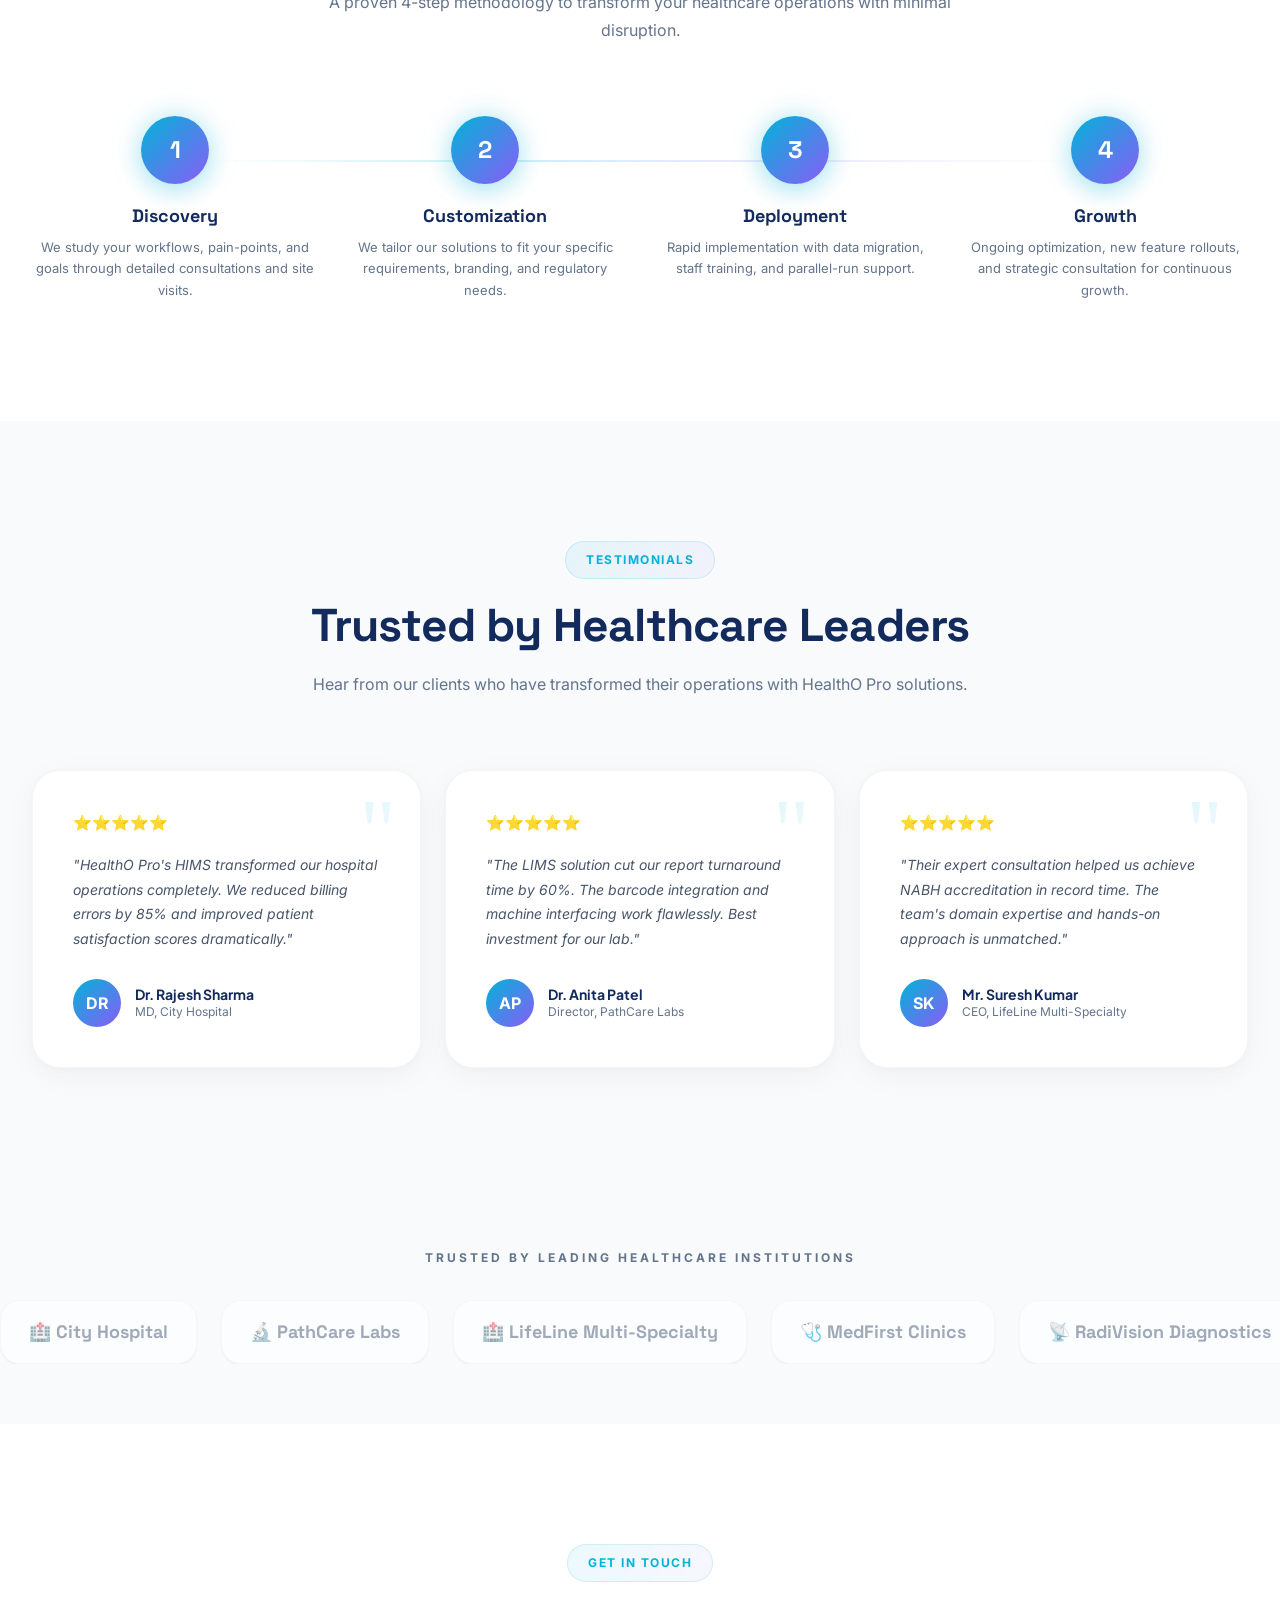
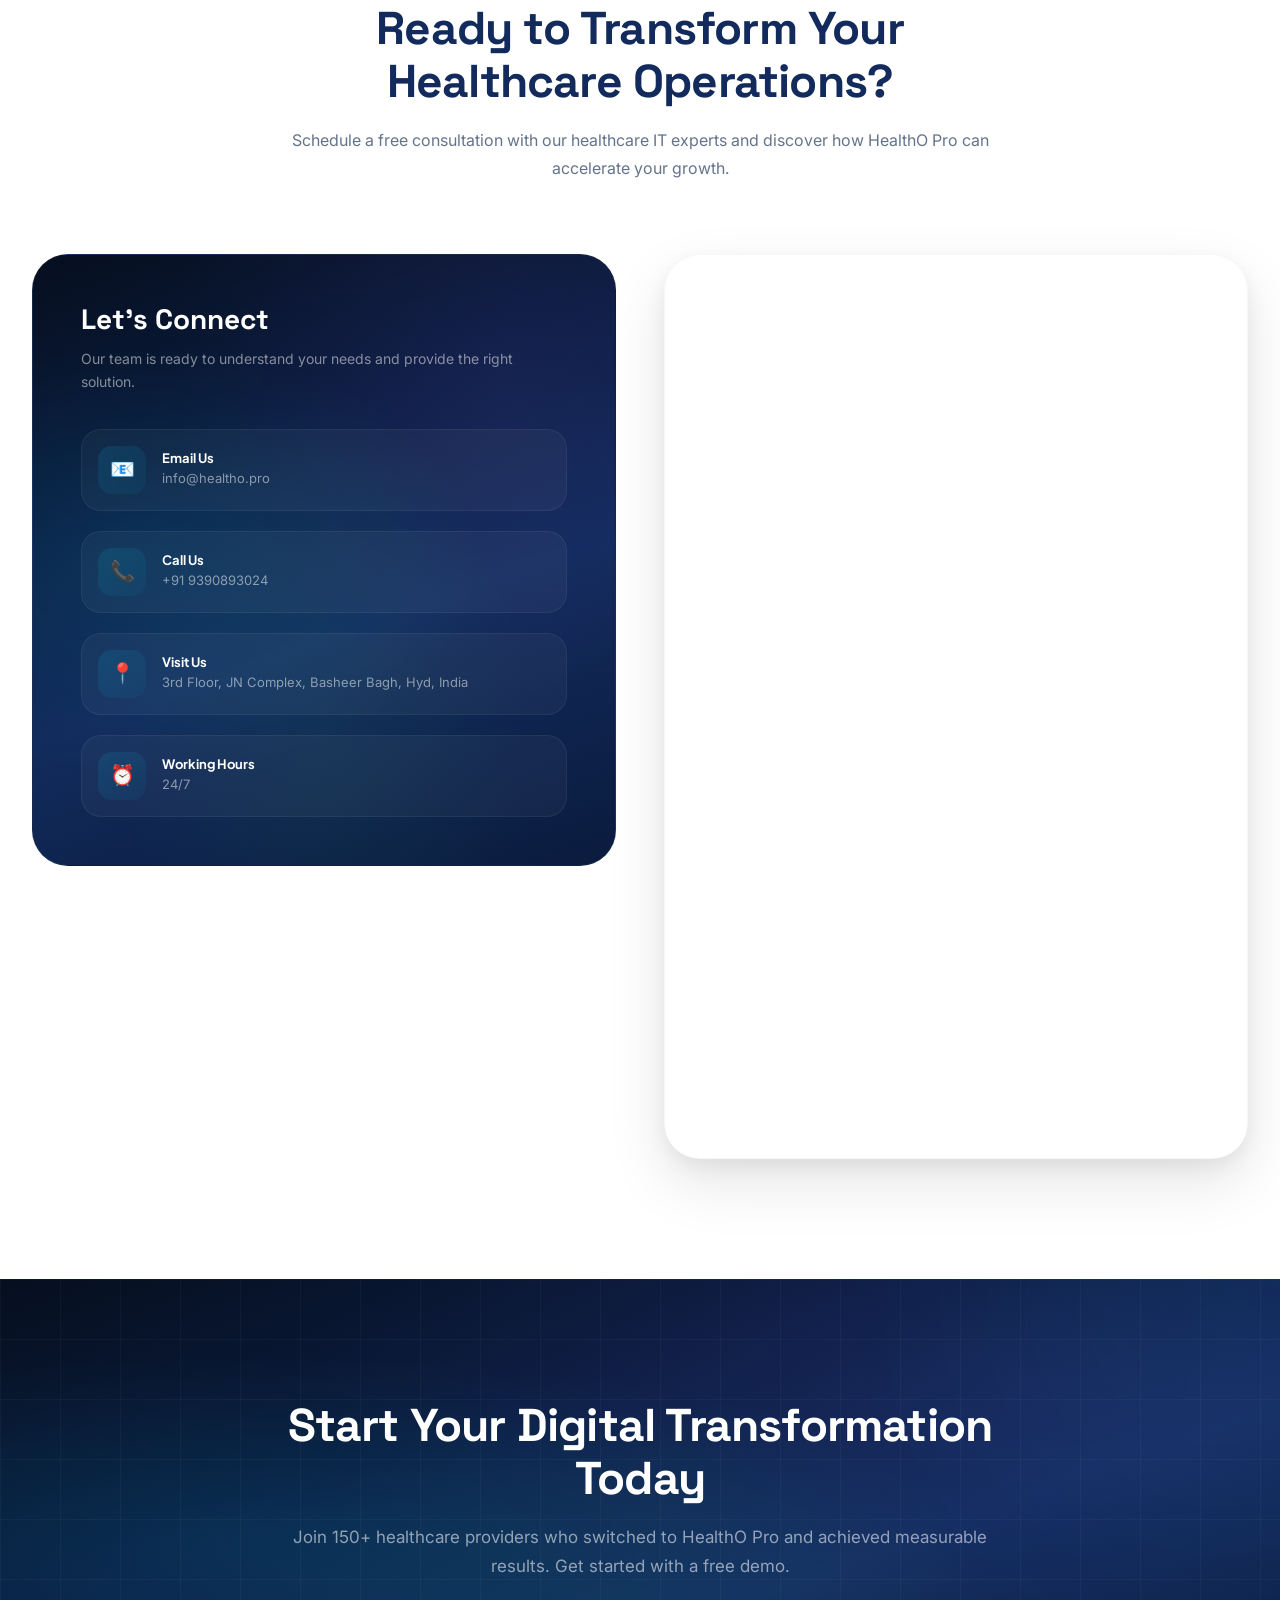
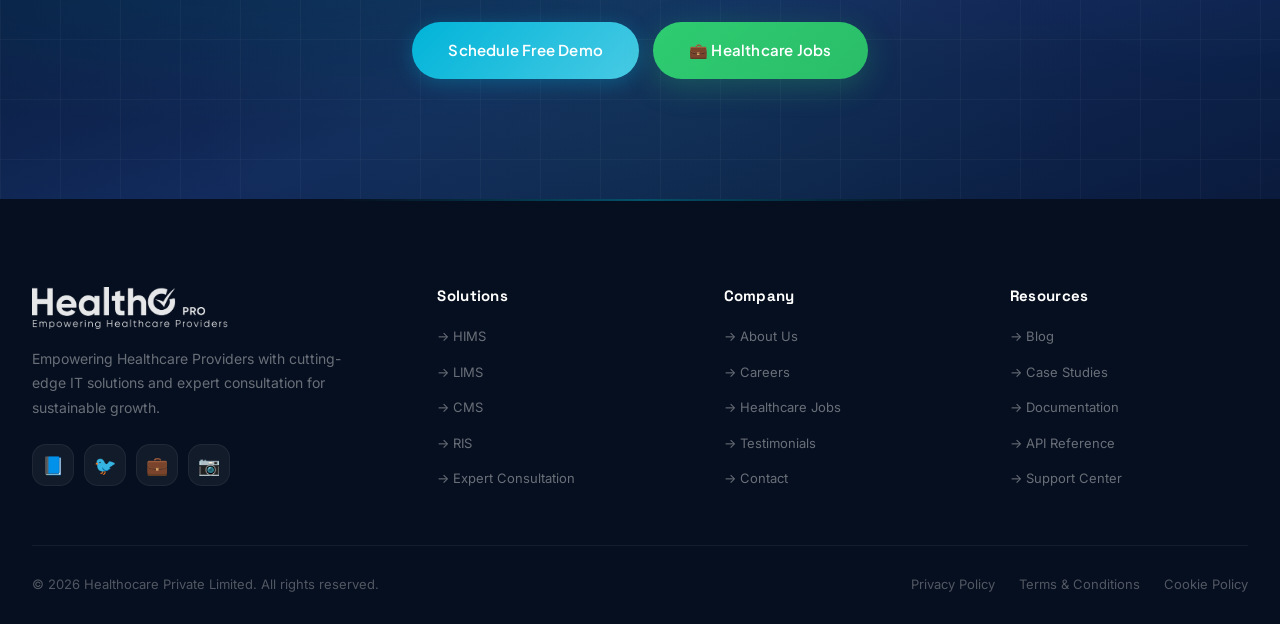
==== commit 49539ac4: "cont fomr replaces" ====
--- a/index.html
+++ b/index.html
@@ -466,44 +466,9 @@
                     </div>
                 </div>
             </div>
-            <form class="contact-form reveal-right" id="contactForm">
-                <div class="form-row">
-                    <div class="form-group"><label for="fullName">Full Name *</label><input type="text" id="fullName" name="fullName" placeholder="John Doe" required></div>
-                    <div class="form-group"><label for="email">Email Address *</label><input type="email" id="email" name="email" placeholder="john@hospital.com" required></div>
-                </div>
-                <div class="form-row">
-                    <div class="form-group"><label for="phone">Phone Number</label><input type="tel" id="phone" name="phone" placeholder="+91 98765 43210"></div>
-                    <div class="form-group">
-                        <label for="orgType">Organization Type</label>
-                        <select id="orgType" name="orgType">
-                            <option value="">Select Type</option>
-                            <option value="hospital">Hospital</option>
-                            <option value="clinic">Clinic / Polyclinic</option>
-                            <option value="lab">Laboratory</option>
-                            <option value="radiology">Radiology Center</option>
-                            <option value="other">Other</option>
-                        </select>
-                    </div>
-                </div>
-                <div class="form-group">
-                    <label for="interest">Interested In</label>
-                    <select id="interest" name="interest">
-                        <option value="">Select Solution</option>
-                        <option value="hims">HIMS — Hospital Information Management</option>
-                        <option value="lims">LIMS — Laboratory Information Management</option>
-                        <option value="cms">CMS — Clinic Management System</option>
-                        <option value="ris">RIS — Radiology Information System</option>
-                        <option value="consultation">Expert Consultation</option>
-                        <option value="multiple">Multiple Solutions</option>
-                    </select>
-                </div>
-                <div class="form-group"><label for="message">Your Message</label><textarea id="message" name="message" placeholder="Tell us about your requirements..."></textarea></div>
-                <button type="submit" class="btn btn-primary" style="width: 100%;">
-                    Send Message
-                    <svg class="btn-icon" viewBox="0 0 24 24" fill="none" stroke="currentColor" stroke-width="2.5"><path d="M22 2L11 13M22 2l-7 20-4-9-9-4 20-7z"/></svg>
-                </button>
-                <div id="formMessage" style="margin-top: 15px; font-weight: bold;"></div>
-            </form>
+            <div class="contact-form reveal-right">
+                <iframe src="https://healthoteam.healtho.pro/web_integration/forms/index/4b803bd4e9b3a7bc673ccbbd992d1ccd" width="100%" height="800" frameborder="0"></iframe>
+            </div>
         </div>
     </div>
 </section>
